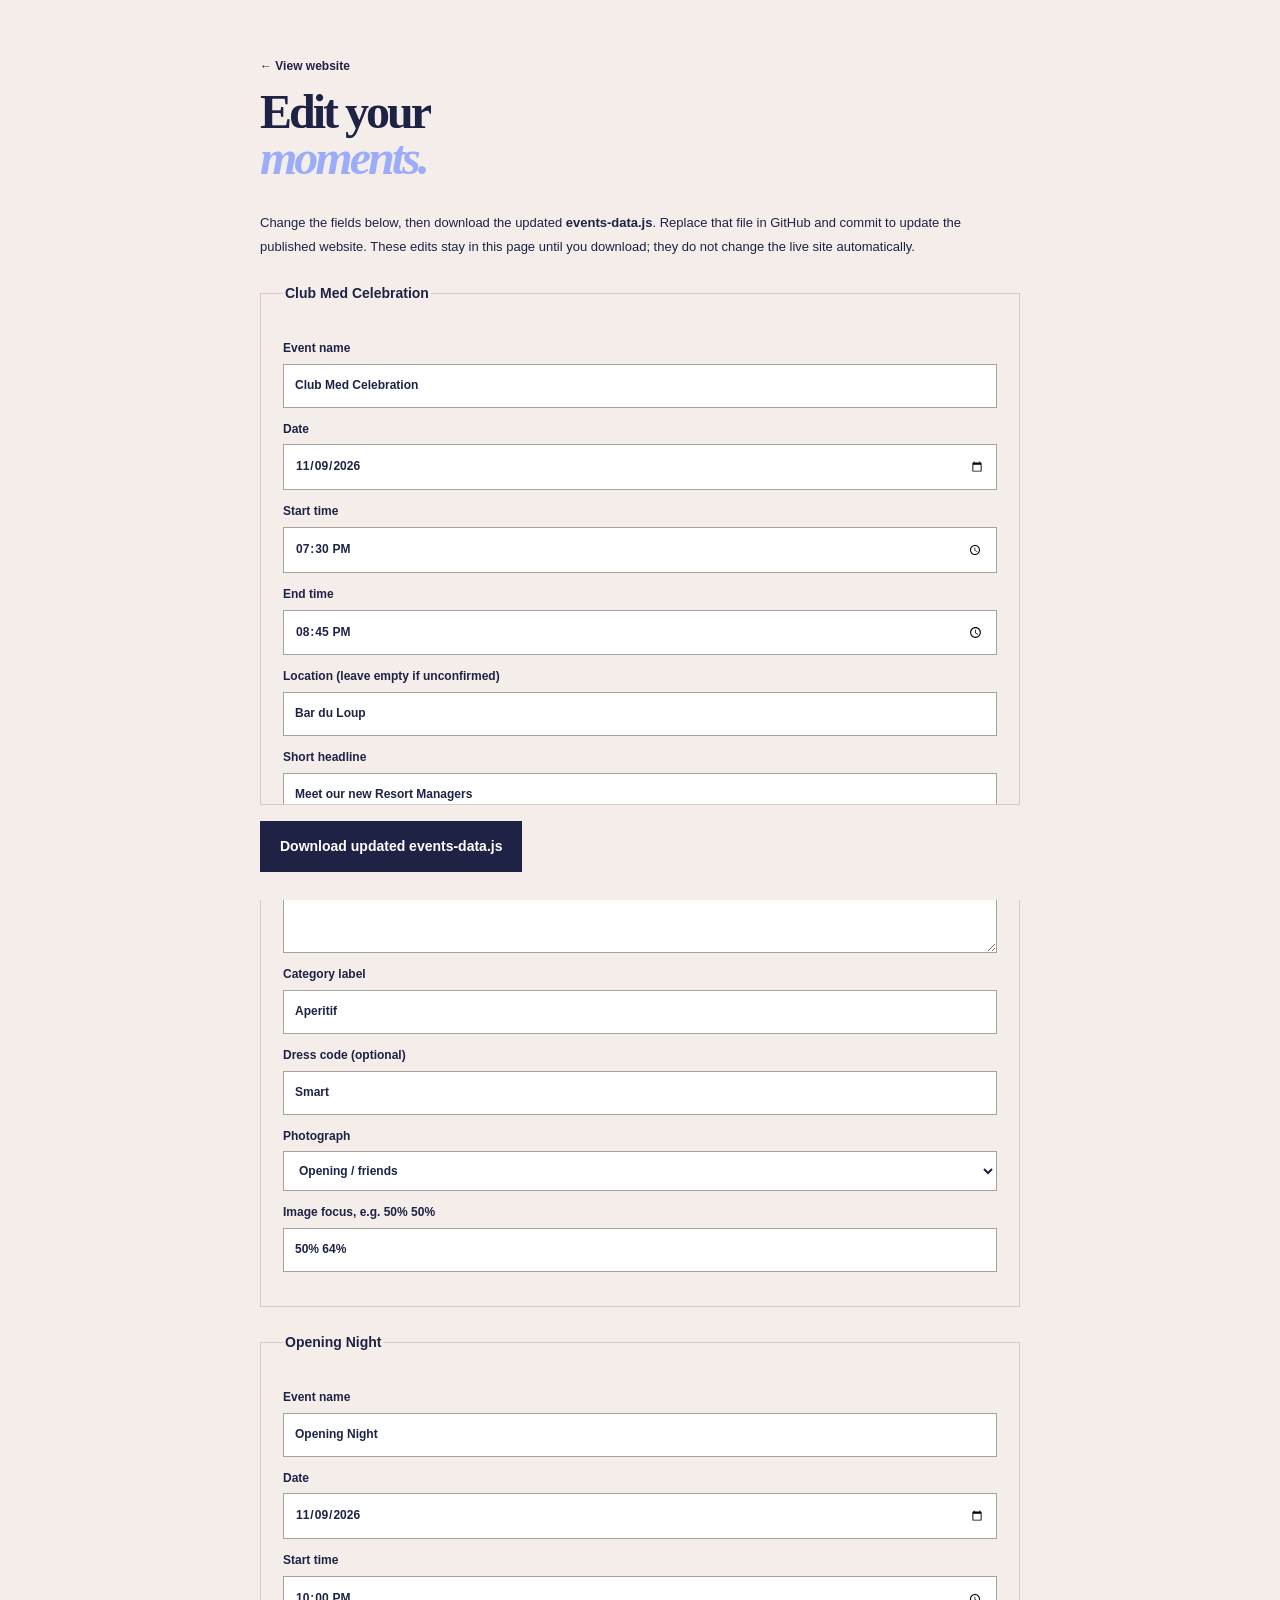
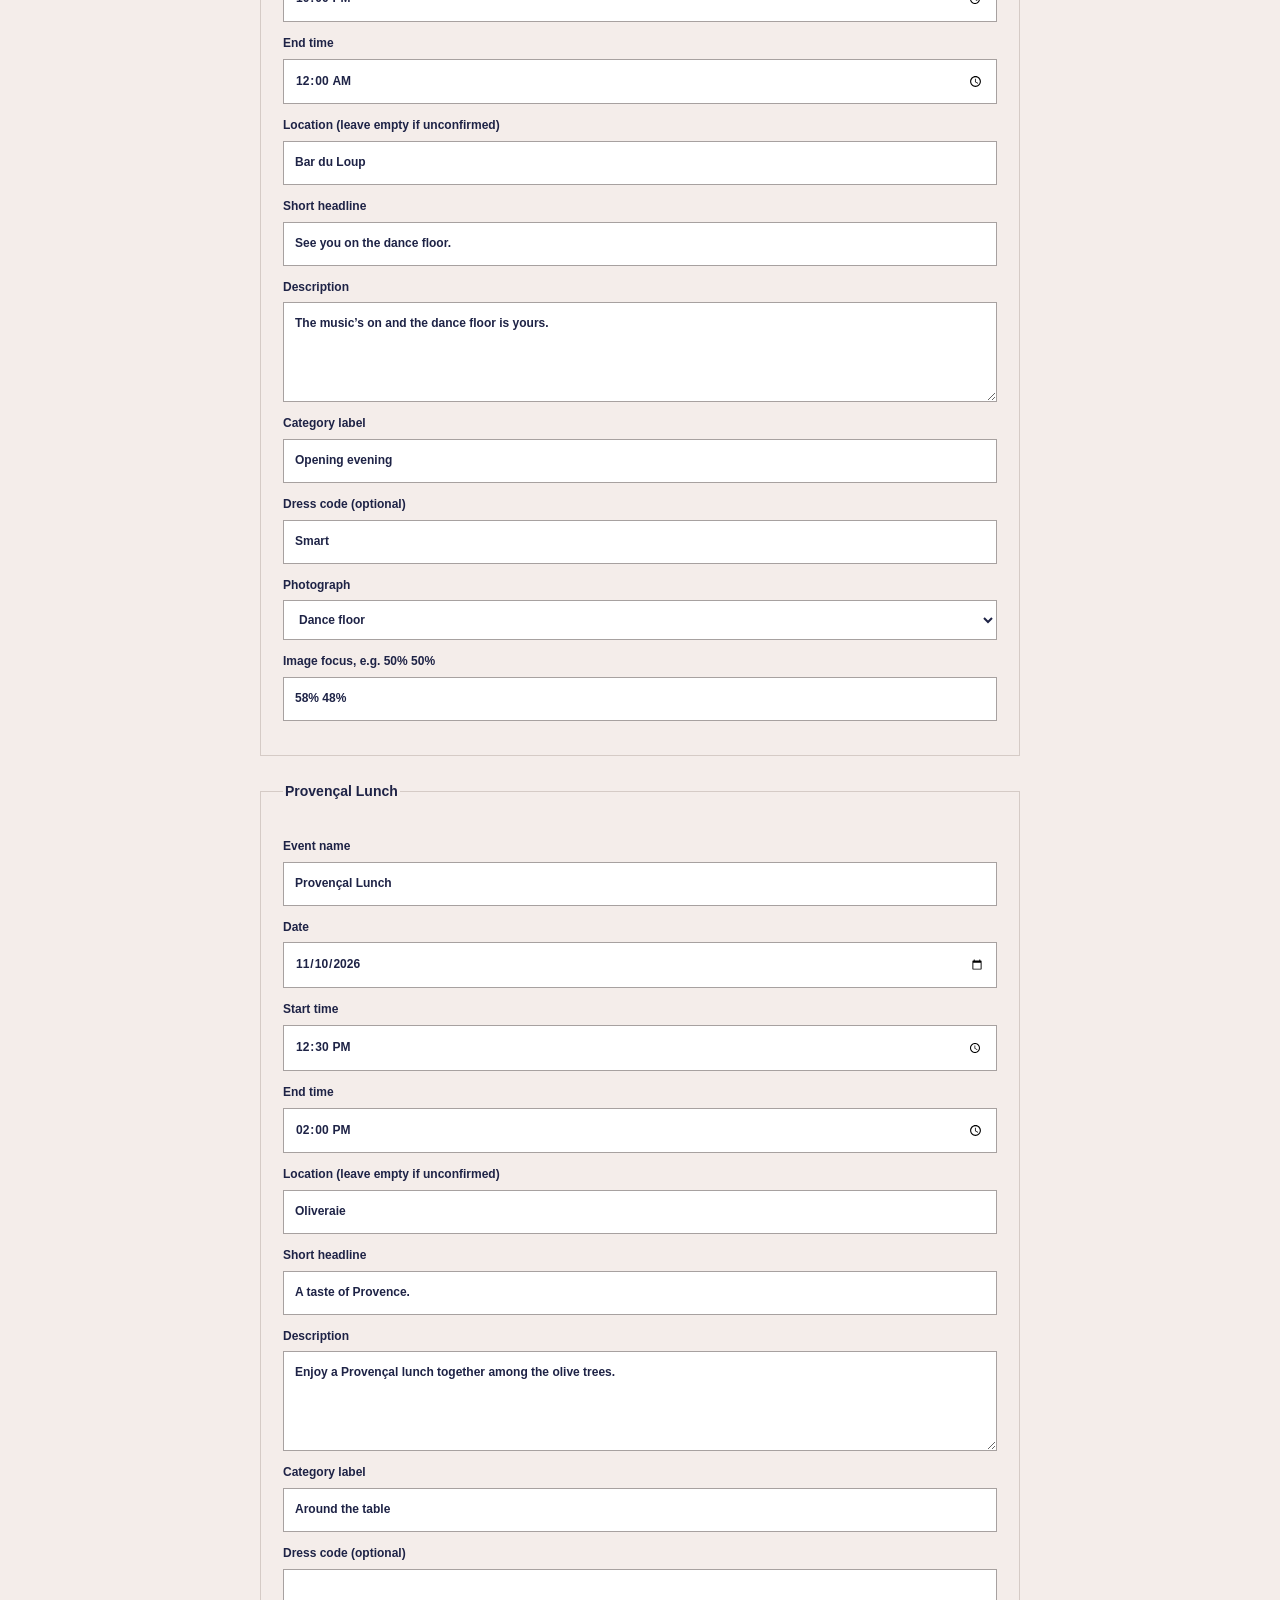
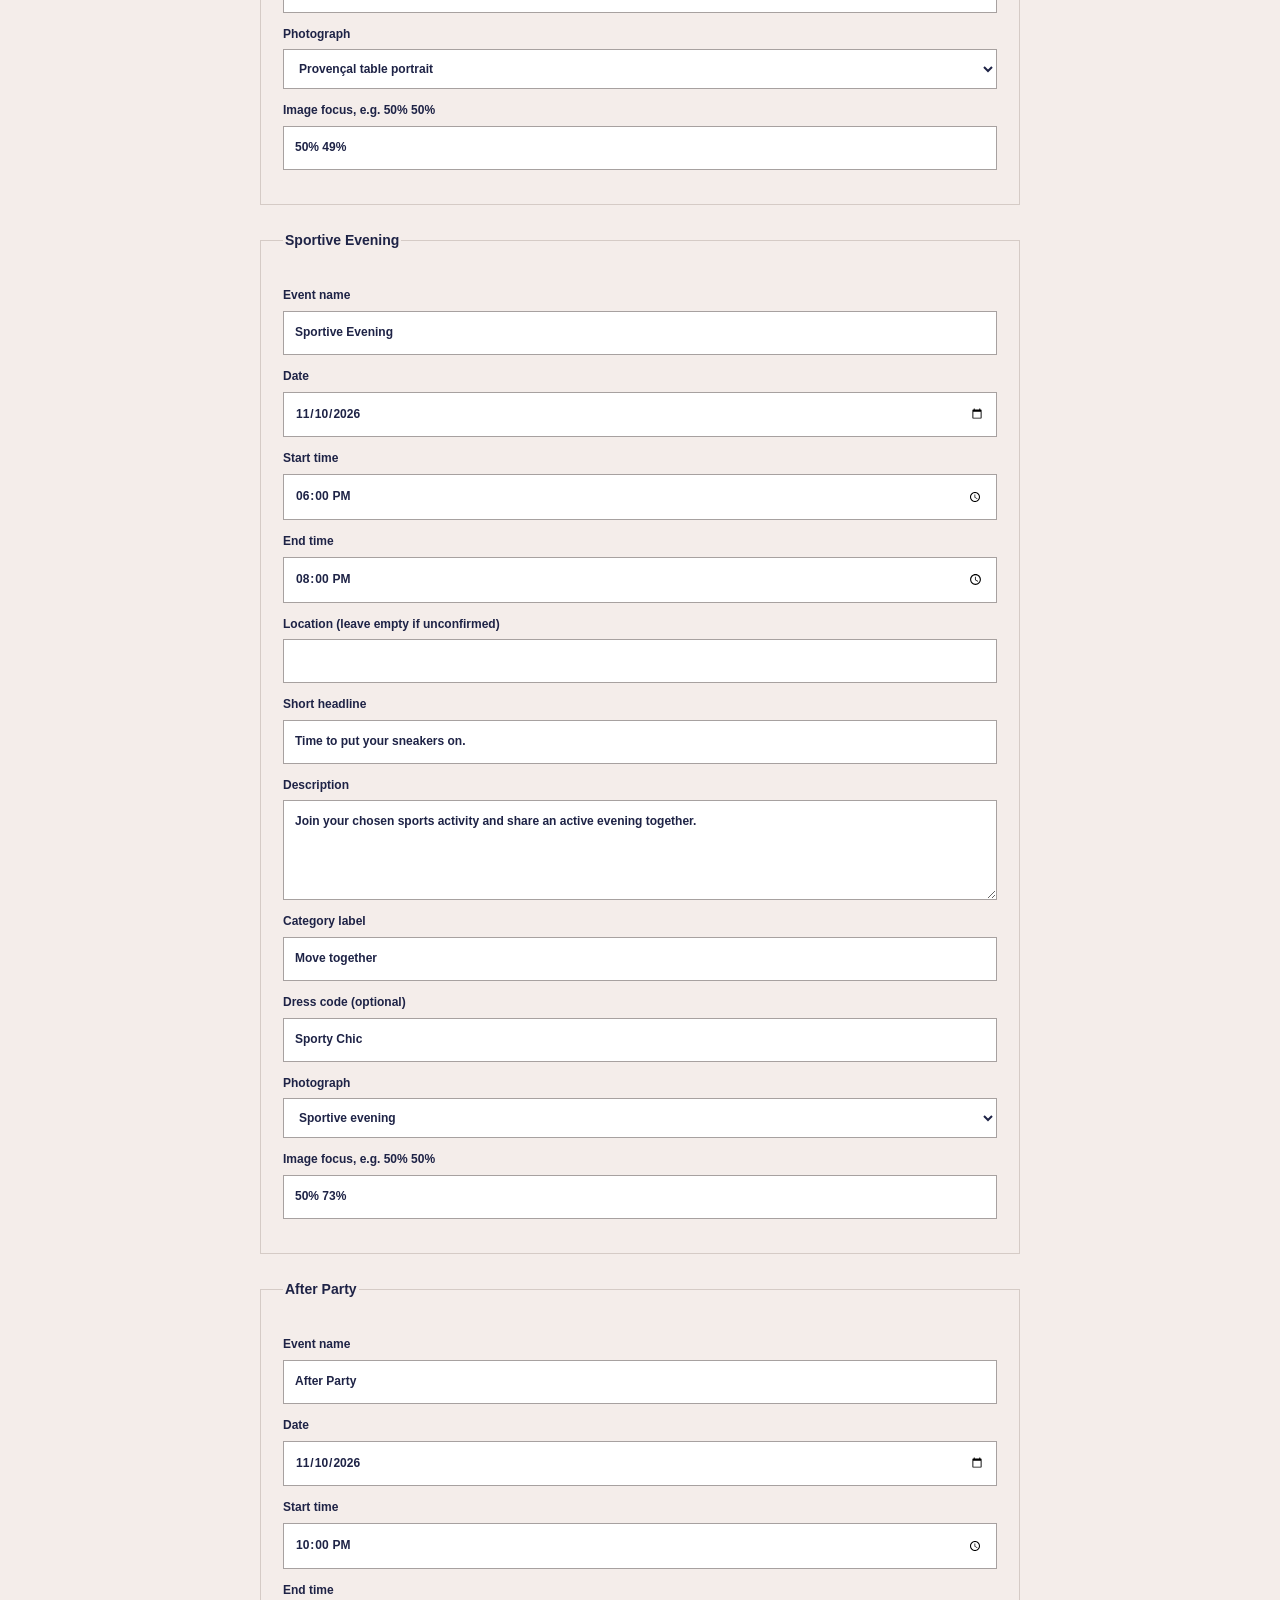
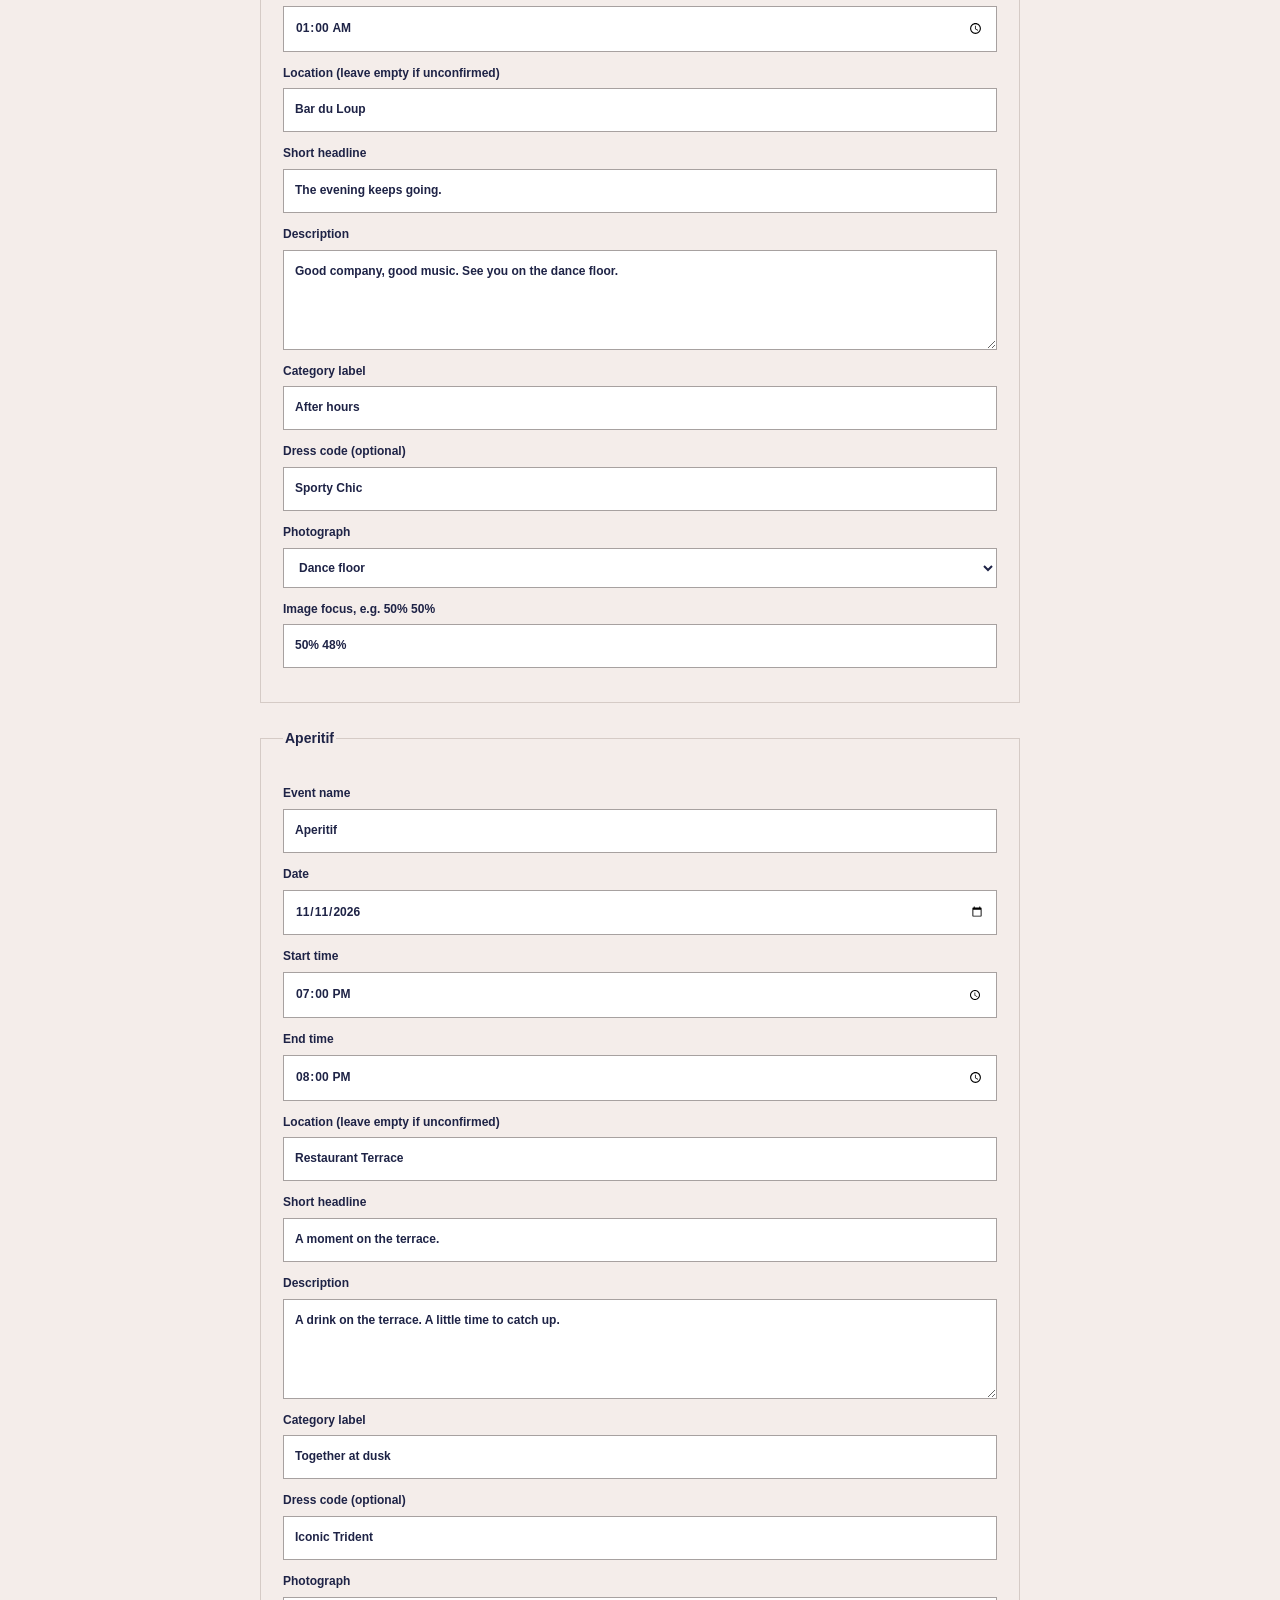
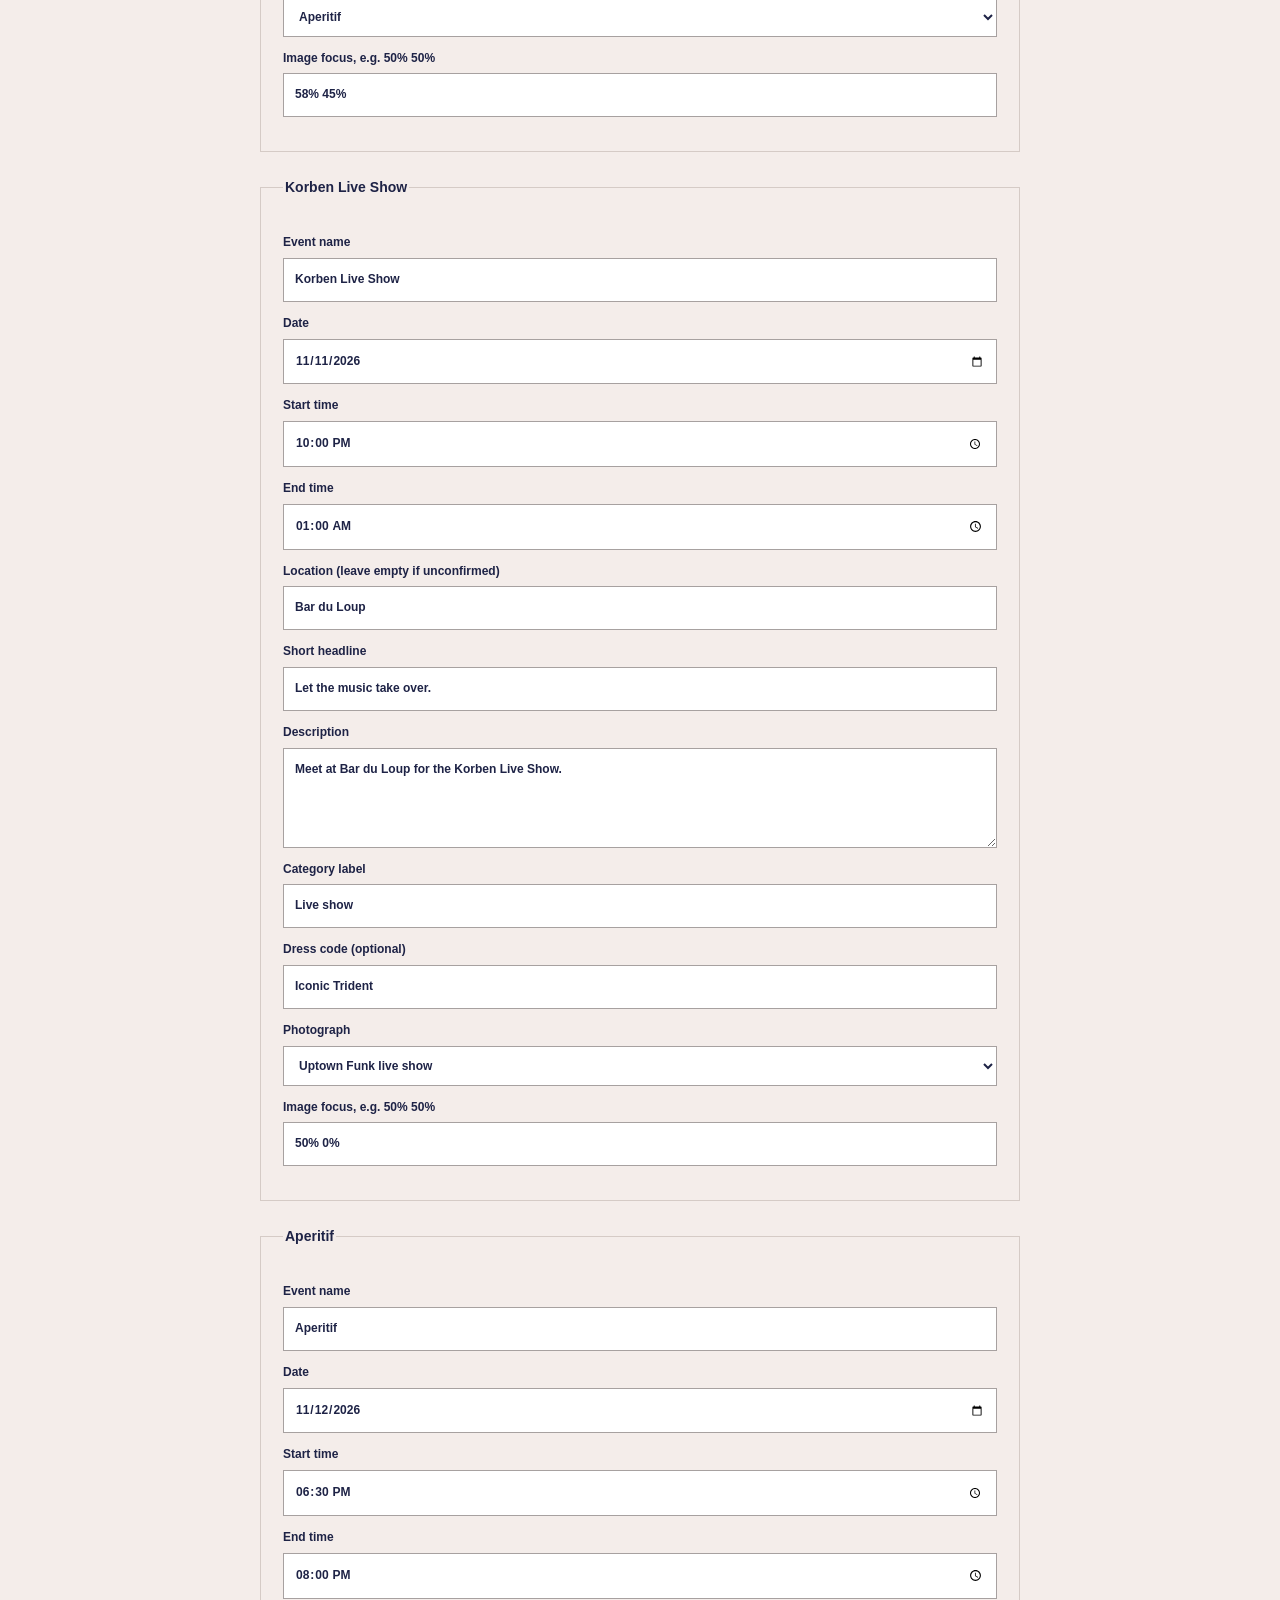
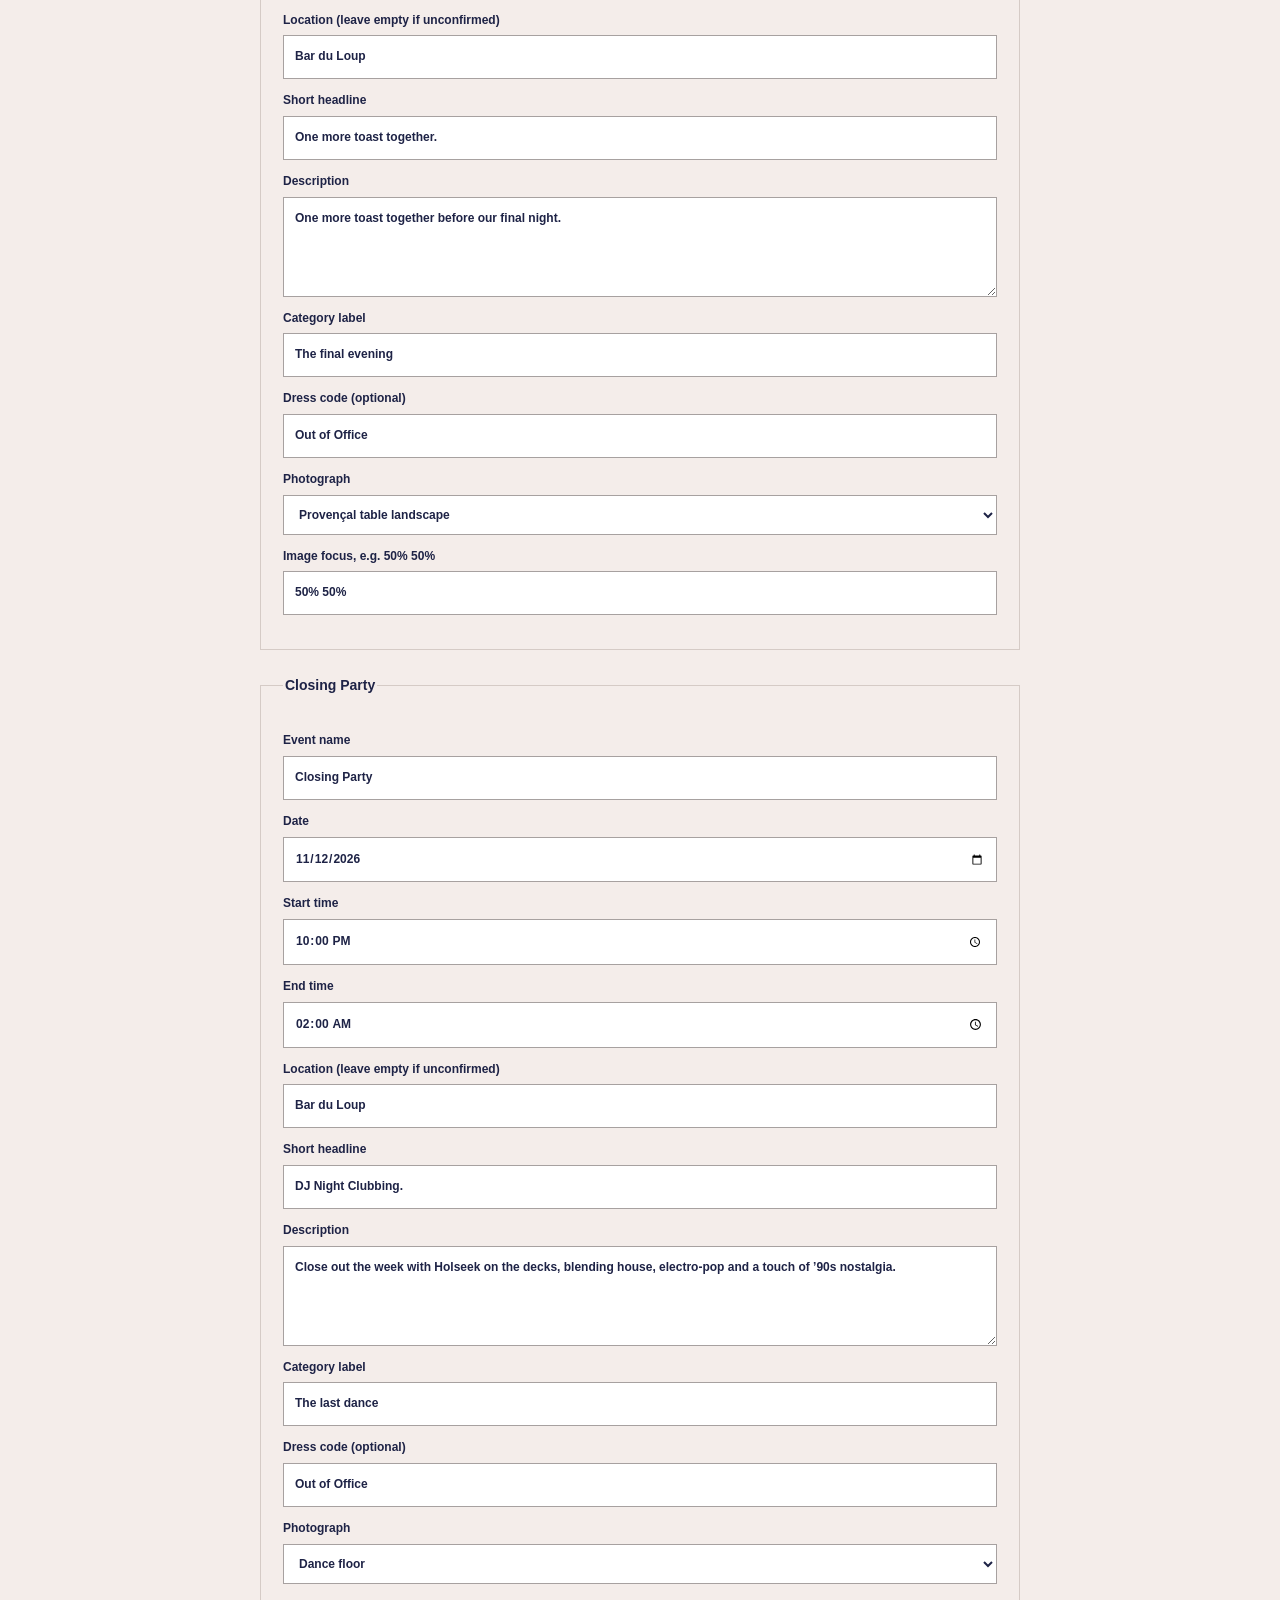
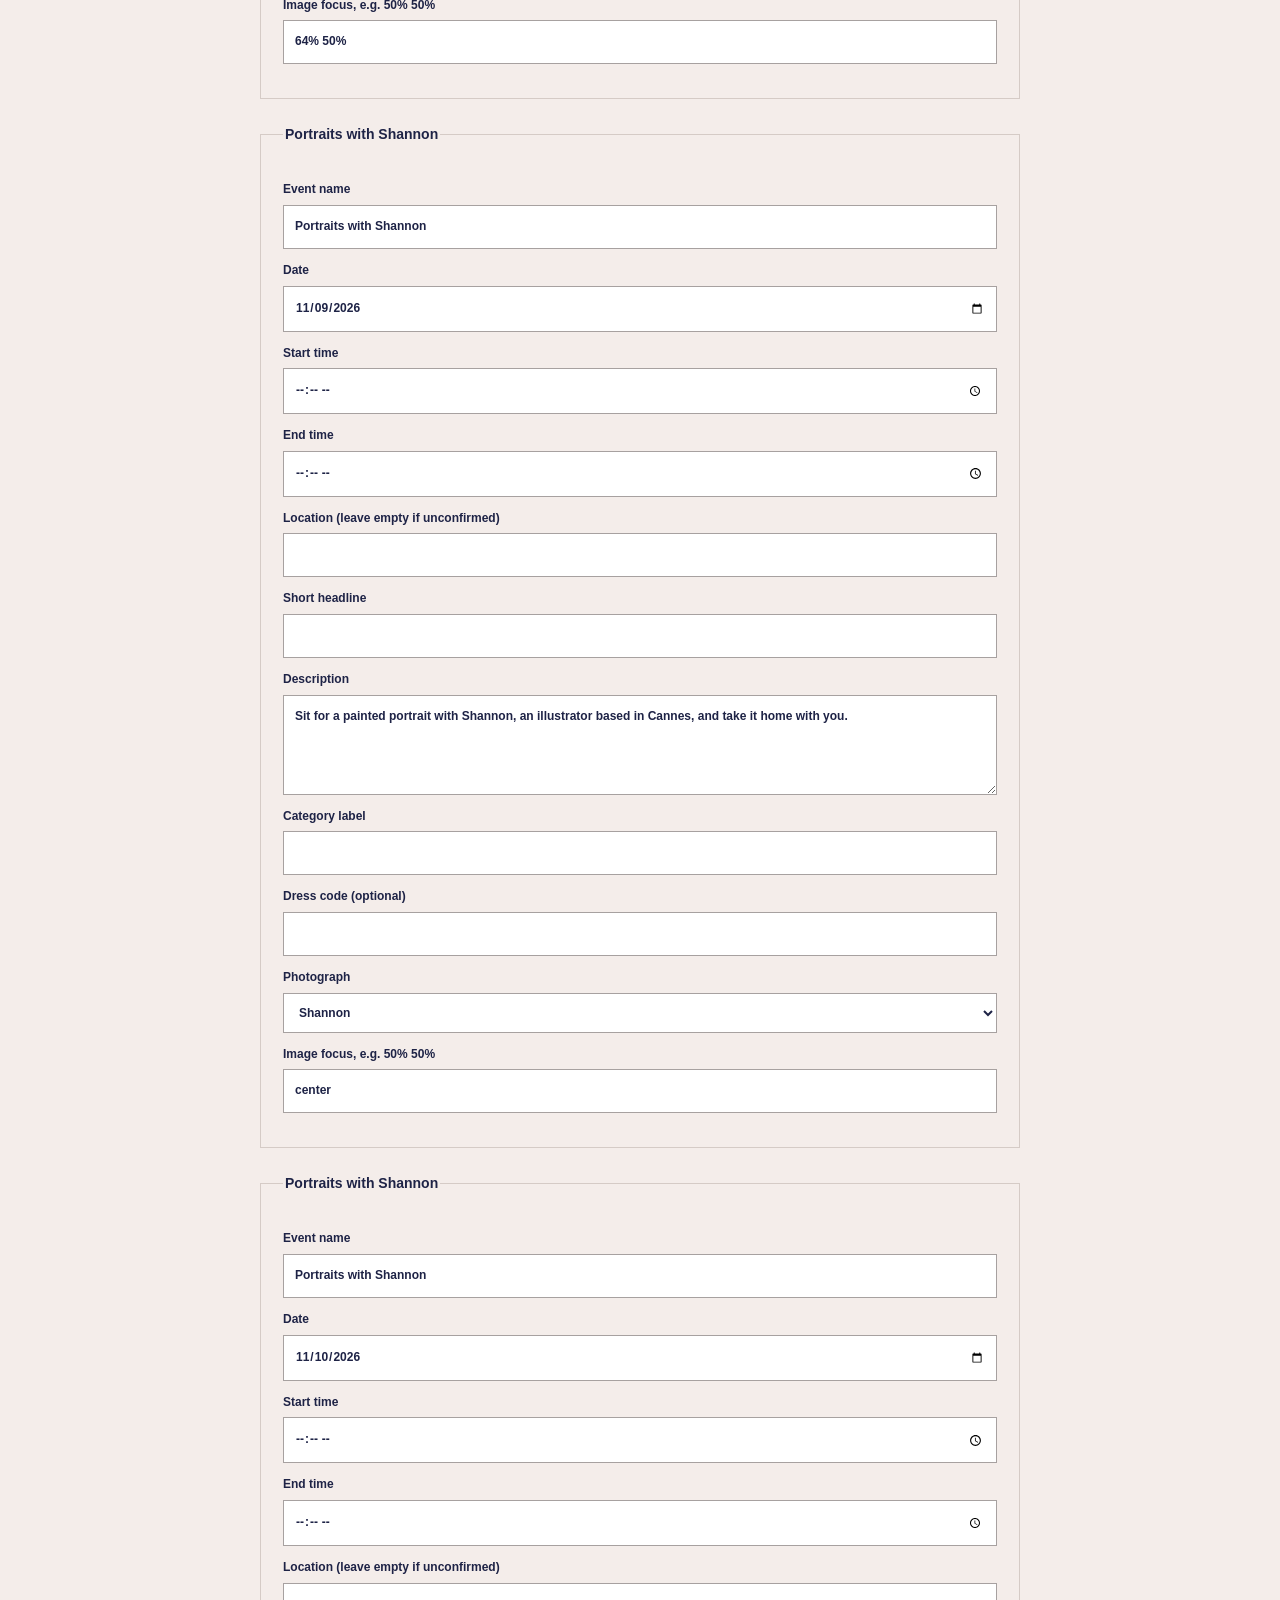
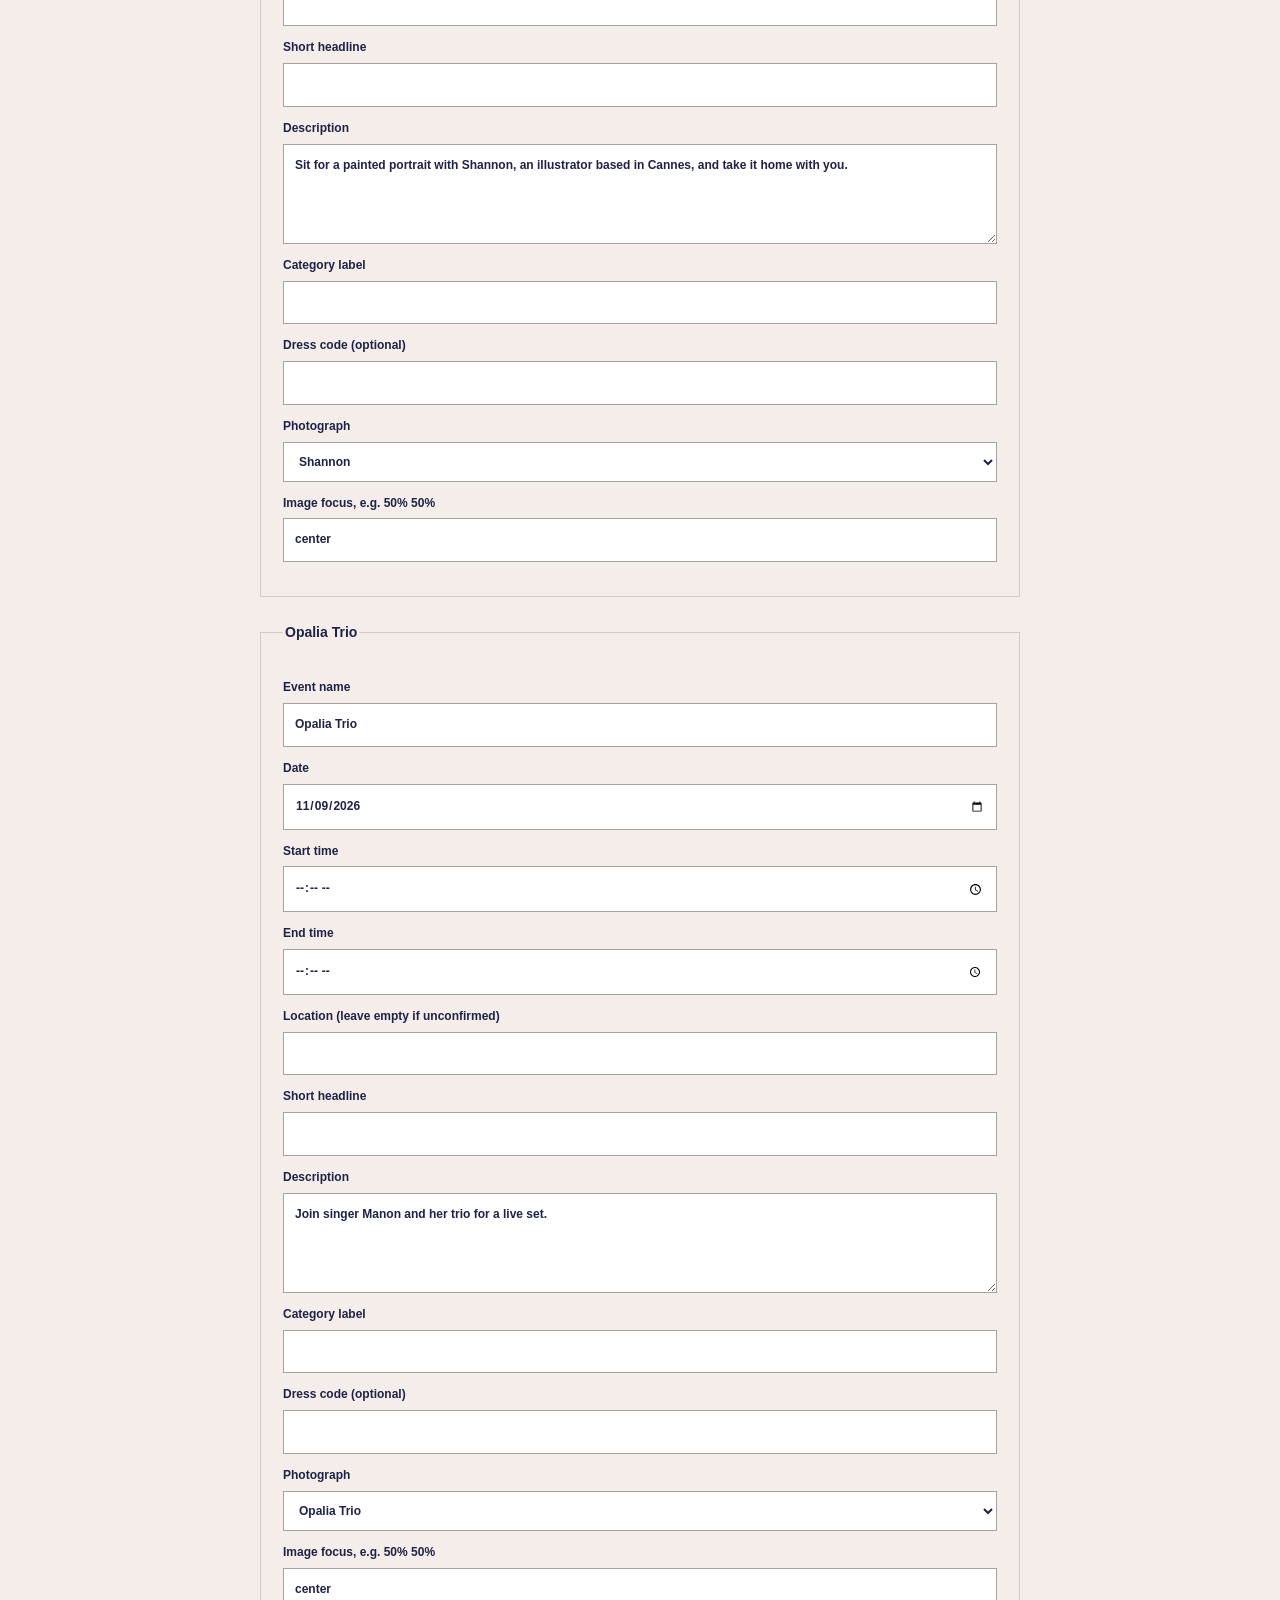
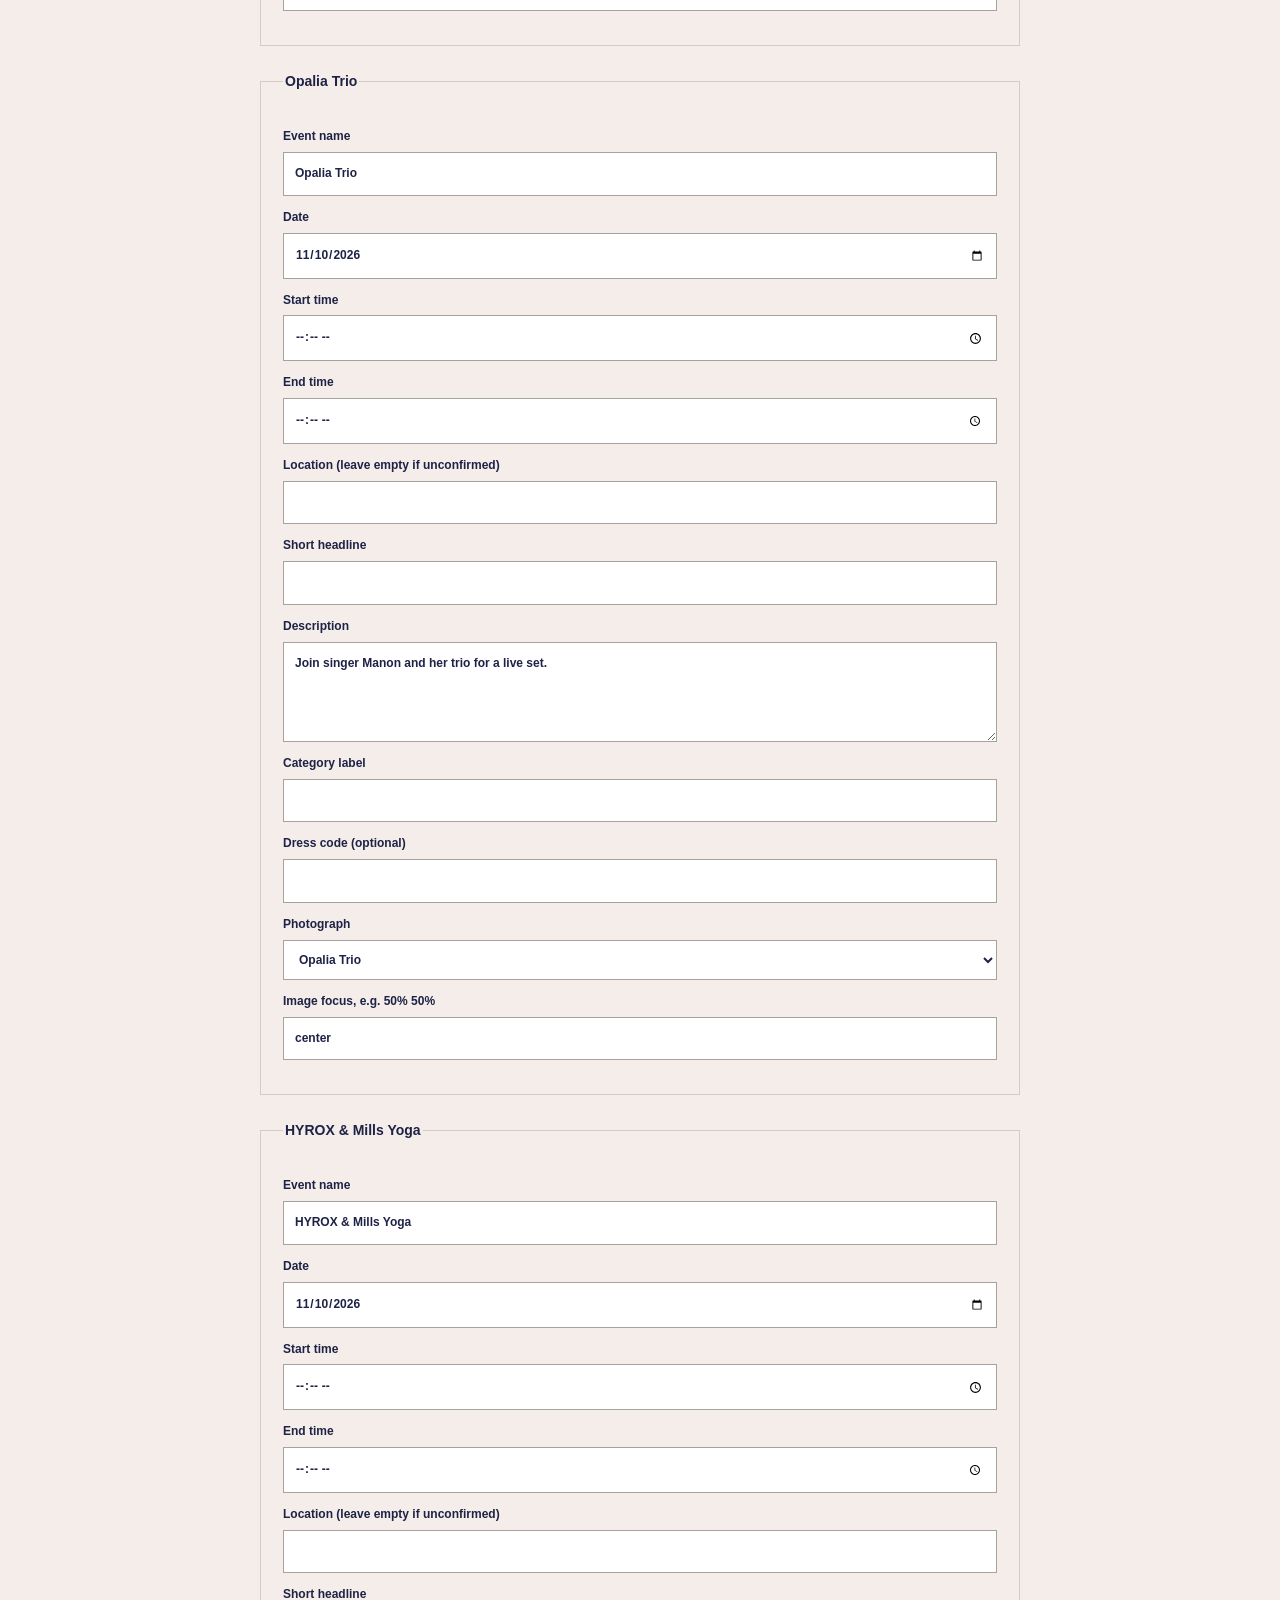
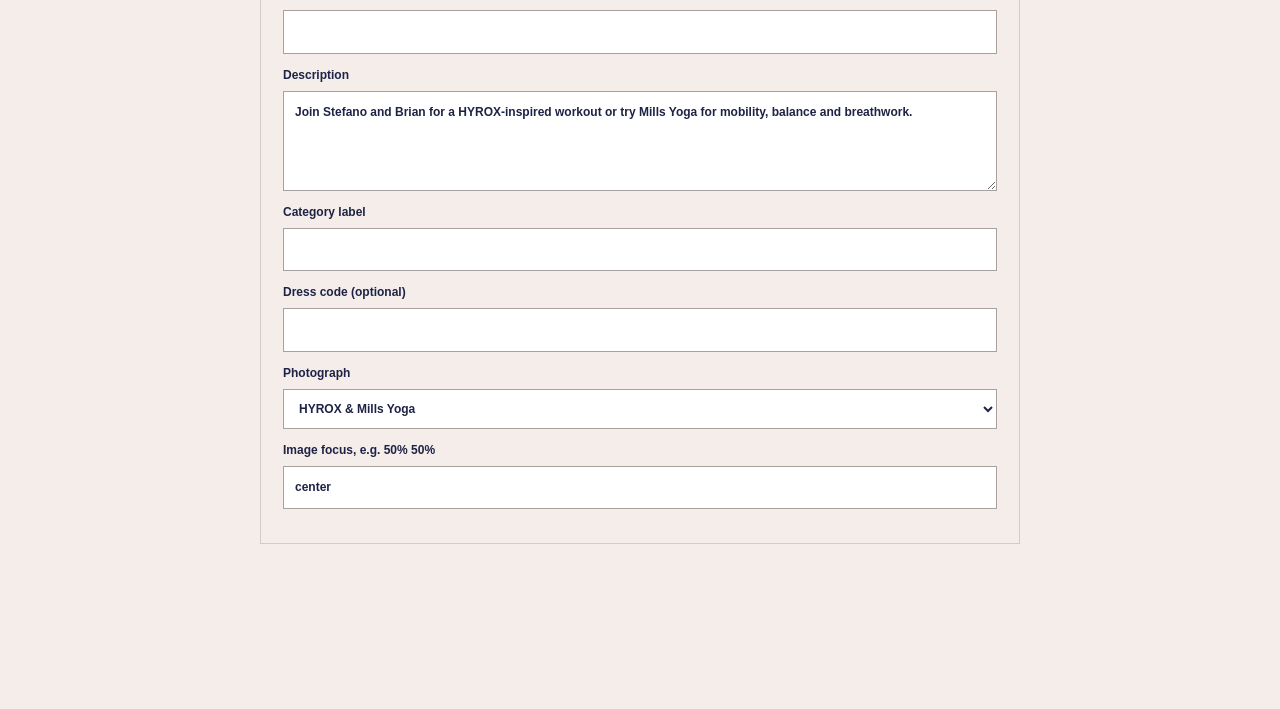
==== editor.html @ 5fc10e42 "Add files via upload" ====
<!doctype html><html lang="en"><head><meta charset="utf-8"><meta name="viewport" content="width=device-width,initial-scale=1"><title>Edit Live at Opio</title><link rel="stylesheet" href="styles.css?v=9"><style>body{background:var(--paper);color:var(--navy);--line:#d5cbc6}main{max-width:800px;margin:25px auto;padding:20px}h1{font-size:48px}h2{font-size:28px}fieldset{border:1px solid var(--line);padding:22px;margin:24px 0}legend{font-weight:700}label{display:block;font-size:12px;font-weight:700;margin:12px 0}input,textarea,select{width:100%;display:block;margin-top:5px;padding:11px;border:1px solid #a7a1a0;background:#fff;color:var(--navy);border-radius:0}textarea{min-height:100px}.row{display:grid;grid-template-columns:repeat(3,1fr);gap:12px}.save{position:sticky;bottom:0;background:var(--paper);padding:16px 0;border-top:1px solid var(--line)}.save button{background:var(--navy);color:white;border:0;padding:14px 20px;font-weight:700}.help{font-size:13px;line-height:1.8}#status{font-size:12px;color:#28553c}@media(max-width:500px){main{padding:16px;margin:0}.row{grid-template-columns:1fr}fieldset{padding:16px}}</style><script defer src="events-data.js?v=11"></script><script defer src="editor.js?v=11"></script></head><body><main><a class="back" href="index.html">← View website</a><h1>Edit your <em>moments.</em></h1><p class="help">Change the fields below, then download the updated <strong>events-data.js</strong>. Replace that file in GitHub and commit to update the published website. These edits stay in this page until you download; they do not change the live site automatically.</p><form id="editor"><div id="fields"></div><div class="save"><button type="submit">Download updated events-data.js</button><p id="status" role="status"></p></div></form></main></body></html>
---- styles.css ----
:root{--navy:#1e2346;--accent:#9badfa;--stone:#dbd0cb;--paper:#f4edea;--line:#ffffff26;--muted:#c2c5d8;--serif:Newsreader,Georgia,serif;--sans:Inter,Arial,sans-serif}*{box-sizing:border-box}html{scroll-behavior:smooth;scroll-padding-top:95px}body{margin:0;background:var(--navy);color:var(--paper);font:500 14px/1.65 var(--sans);-webkit-font-smoothing:antialiased}a{color:inherit;text-decoration:none}button,input,textarea,select{font:inherit}a:focus-visible,button:focus-visible,input:focus-visible,textarea:focus-visible,select:focus-visible{outline:3px solid var(--accent);outline-offset:5px}button{cursor:pointer;color:inherit}.skip{position:fixed;top:-90px;z-index:30;padding:12px;background:var(--paper);color:var(--navy)}.skip:focus{top:10px}.site-header{max-width:1320px;min-height:100px;margin:auto;padding:20px 40px;display:flex;align-items:center;justify-content:space-between;gap:24px}.back,.programme-link{font-size:12px;font-weight:600;min-height:44px;display:flex;align-items:center}.brand{display:flex;align-items:center;gap:12px}.brand img{object-fit:contain}.brand span{font-size:10px;font-weight:700;letter-spacing:1.4px;line-height:1.4}.brand small{display:block;font-size:8px;font-weight:600;letter-spacing:2px;margin-top:6px;color:var(--accent)}.hero{max-width:1240px;margin:30px auto 75px;display:grid;grid-template-columns:.95fr 1.15fr;gap:48px;align-items:center}.hero-text{padding:24px 0}.eyebrow{font-size:10px;font-weight:700;letter-spacing:1.5px;line-height:1.6}h1{font:700 clamp(68px,7.8vw,112px)/.96 var(--serif);letter-spacing:-3px;margin:0 0 30px}h1 em{display:block;color:var(--accent);font-weight:700}.hero-copy{font-size:15px;line-height:1.8;font-weight:500;color:var(--stone);max-width:310px;margin:0 0 25px}.text-link{display:inline-flex;align-items:center;gap:30px;padding:10px 0;border-bottom:1px solid currentColor;font-size:12px;font-weight:700}.hero-photo{position:relative;overflow:hidden;aspect-ratio:1.23}.hero-photo img{height:100%;width:100%;object-fit:cover;object-position:59% 50%;display:block}.photo-caption{position:absolute;left:20px;bottom:18px;padding:8px 0;color:white;text-shadow:0 1px 9px #111;letter-spacing:1.2px;font-size:8px;font-weight:700}.moments{max-width:1160px;margin:auto;padding-bottom:64px}.section-head{display:flex;align-items:end;justify-content:space-between;gap:20px;margin:0 0 28px}h2{font:700 44px/1.1 var(--serif);letter-spacing:-1px;margin:0}h2 em{font-weight:500;color:var(--accent)}.section-head p{font-size:12px;margin:0 0 4px;color:var(--stone)}.day-nav{display:grid;grid-template-columns:repeat(4,minmax(0,1fr));position:sticky;top:0;z-index:10;background:var(--navy);border-top:1px solid var(--line);border-bottom:1px solid var(--line)}.day-nav button{background:none;border:0;border-bottom:3px solid transparent;padding:14px 8px;min-height:70px;font-size:19px;font-weight:700;line-height:1.25}.day-nav small{display:block;font-size:9px;letter-spacing:1px;font-weight:600;margin-top:5px;color:var(--muted)}.day-nav button[aria-pressed=true]{color:var(--accent);border-bottom-color:var(--accent);background:#9badfa0a}.day-nav button[aria-pressed=true] small{color:var(--accent)}.schedule-note{font-size:10px;line-height:1.7;color:var(--muted);margin:17px 0 38px}.day-section{margin-bottom:36px}.day-title{display:flex;align-items:baseline;justify-content:space-between;gap:20px;margin-bottom:25px}.day-title h3{font:500 27px/1.2 var(--serif);margin:0;color:var(--stone)}.day-title span{font-size:9px;font-weight:700;letter-spacing:1.1px;color:var(--accent)}.event-grid{display:grid;grid-template-columns:repeat(2,minmax(0,1fr));gap:65px 46px;align-items:start}.moment-card{min-width:0;background:none;color:var(--paper)}.moment-meta{display:flex;align-items:baseline;justify-content:space-between;gap:12px;padding:0 0 12px;border-bottom:1px solid var(--line);margin-bottom:14px}.moment-time{font-size:13px;line-height:1.5;font-weight:700;margin:0;white-space:nowrap}.moment-time small{font-size:8px;color:var(--accent);margin-left:5px}.moment-category{font-size:8px;line-height:1.5;letter-spacing:1.1px;text-align:right;text-transform:uppercase;font-weight:700;color:var(--accent);margin:0}.moment-photo{aspect-ratio:4/5;position:relative;overflow:hidden;background:#161b36}.moment-image{display:block;width:100%;height:100%;object-fit:cover}.moment-copy{padding:26px 0 0}.moment-title{font:700 58px/.98 var(--serif);letter-spacing:-1.3px;margin:0 0 20px;overflow-wrap:break-word}.moment-title span,.moment-title em{display:block}.moment-title em{font-weight:700;color:var(--accent)}.moment-location{font-size:12px;line-height:1.6;font-weight:700;color:var(--paper);margin:0 0 17px}.moment-description{font-size:14px;line-height:1.8;color:var(--stone);margin:0;max-width:390px}.moment-dress{display:flex;justify-content:space-between;align-items:baseline;gap:15px;font-size:12px;font-weight:600;padding-top:17px;margin:23px 0 0;border-top:1px solid var(--line);color:var(--paper)}.moment-dress span:first-child{font-size:8px;letter-spacing:1.3px;color:var(--accent);font-weight:700}.single .event-grid{grid-template-columns:1fr}.single .moment-card{display:grid;grid-template-columns:1.1fr 1fr;gap:60px;align-items:center}.single .moment-title{font-size:80px}.single .moment-description{max-width:340px}.single .moment-copy{padding:25px 0 0}.live-status{padding:14px 18px;border-left:3px solid var(--accent);background:#9badfa18;margin:0 0 26px;font-size:12px;font-weight:600}.programme-cta{max-width:1160px;border-top:1px solid var(--line);margin:auto;padding:55px 24px 60px;text-align:center}.programme-cta h2{font-size:50px;margin:23px 0}.programme-cta .eyebrow{font-size:9px;color:var(--stone)}footer{max-width:1160px;margin:auto;padding:30px 0 34px;border-top:1px solid var(--line);display:flex;justify-content:space-between;align-items:center;font-size:10px;font-weight:700;letter-spacing:1px;gap:20px}footer small{display:block;font-size:9px;color:var(--muted);font-weight:500;letter-spacing:0;margin-top:5px}footer a{font-size:11px;letter-spacing:0;min-height:44px;display:flex;align-items:center}
@media(max-width:1320px){.hero{margin-left:40px;margin-right:40px}.moments,footer,.programme-cta{margin-left:40px;margin-right:40px}}
@media(max-width:760px){.site-header{padding:12px 22px;min-height:76px}.programme-link{display:none}.brand img{width:38px;height:42px}.brand{gap:8px}.brand span{font-size:9px;letter-spacing:.8px}.brand small{font-size:7px;letter-spacing:1px}.back{font-size:11px}.hero{margin:14px 22px 46px;grid-template-columns:1fr;gap:24px}.hero-text{padding:12px 0 0}h1{font-size:70px;letter-spacing:-2.2px;margin:0 0 20px}h1 em{display:block}.hero-copy{font-size:14px;line-height:1.7;max-width:290px;margin-bottom:13px}.hero-copy br{display:none}.text-link{font-size:12px;padding:9px 0;gap:26px}.hero-photo{aspect-ratio:5/4;margin-right:-22px}.hero-photo img{object-position:58% 43%}.photo-caption{left:14px;bottom:10px;font-size:7px;padding:6px 0}.moments{margin:0 22px;padding-bottom:10px}.section-head{display:block;margin-bottom:25px}h2{font-size:37px;letter-spacing:-.6px}.section-head p{font-size:12px;margin-top:10px;max-width:270px}.day-nav button{min-height:64px;font-size:20px;padding:11px 3px}.day-nav small{font-size:8px;letter-spacing:.7px}.schedule-note{font-size:9px;margin:14px 0 30px;max-width:290px}.day-title{margin-bottom:25px;gap:14px}.day-title h3{font-size:24px}.day-title span{font-size:8px;white-space:nowrap}.event-grid,.single .event-grid{grid-template-columns:1fr;gap:46px}.single .moment-card{display:block}.moment-meta{padding-bottom:11px;margin-bottom:12px}.moment-time{font-size:12px}.moment-category{font-size:7px;letter-spacing:.8px}.moment-photo{aspect-ratio:4/5}.moment-copy,.single .moment-copy{padding:24px 0 0}.moment-title,.single .moment-title{font-size:clamp(46px,13.3vw,60px);line-height:1;letter-spacing:-1px;margin-bottom:18px}.moment-location{font-size:12px;margin-bottom:13px}.moment-description{font-size:14px;line-height:1.75;max-width:310px}.moment-dress{margin-top:20px;padding-top:15px;font-size:11px}.day-section{margin-bottom:36px}.programme-cta{margin:0 22px;padding:32px 0 36px}.programme-cta h2{font-size:39px}.programme-cta .eyebrow{font-size:8px}footer{margin:0 22px;padding:22px 0;font-size:8px;letter-spacing:.5px}footer small{font-size:8px}footer a{font-size:10px}.live-status{font-size:11px;padding:12px 14px}}
@media(max-width:360px){h1{font-size:61px}.brand span{font-size:8px}.back{font-size:10px}.moment-time{font-size:11px}.moment-category{font-size:6.5px}.moment-title,.single .moment-title{font-size:46px}.moment-meta{gap:8px}}
@media(prefers-reduced-motion:reduce){html{scroll-behavior:auto}}

/* Venue and time share one line below the title; no information overlays photos. */
.moment-info{display:flex;flex-wrap:wrap;align-items:center;gap:9px 20px;margin:0 0 19px}.moment-info .moment-location,.moment-info .moment-time{position:static;display:flex;align-items:center;gap:7px;padding:0;margin:0;background:none;color:var(--paper);font-size:12px;font-weight:600;line-height:1.6;white-space:nowrap}.line-icon{display:inline-flex;flex-shrink:0;width:15px;height:15px;color:var(--accent)}.line-icon svg{width:100%;height:100%}.moment-info .moment-time small{margin-left:0;font-size:8px;color:var(--accent)}.nav-icon{width:18px;height:18px;display:inline-block;flex-shrink:0;vertical-align:middle}.back,.programme-link,footer a{gap:9px}.hero-no-photo{display:block;text-align:center;max-width:900px;margin:32px auto 65px}.hero-no-photo .hero-copy{margin-left:auto;margin-right:auto}.hero-no-photo h1 em{display:inline}.hero-photo{margin-left:0;margin-right:0}.hero-photo img{object-position:center}
@media(max-width:760px){.hero-no-photo{margin:18px 22px 45px;text-align:left}.hero-no-photo h1 em{display:block}.hero-no-photo .hero-copy{margin-left:0}.hero-photo{margin-left:0;margin-right:0}.moment-info{gap:9px 15px;margin-bottom:17px}.moment-info .moment-location,.moment-info .moment-time{font-size:11px}.line-icon{width:14px;height:14px}.single .moment-copy{padding-top:24px}}

/* Supplied party cover: balanced margins and a portrait crop retaining both faces. */
.hero-cover{display:grid;grid-template-columns:.95fr 1.05fr;gap:60px;max-width:1160px;margin:22px auto 70px;text-align:left;align-items:center}.hero-cover .hero-photo{width:100%;margin:0;aspect-ratio:4/5;overflow:hidden}.hero-cover .hero-photo img{object-fit:cover;object-position:50% 66%;width:100%;height:100%;display:block}.hero-cover .hero-text{min-width:0}.hero-cover .hero-copy{margin-left:0;margin-right:0}
@media(max-width:1240px){.hero-cover{margin-left:40px;margin-right:40px}}
@media(max-width:760px){.hero-cover{grid-template-columns:1fr;gap:28px;margin:14px 22px 45px}.hero-cover .hero-text{padding:12px 0 0}.hero-cover .hero-photo{aspect-ratio:4/5;width:100%;margin:0}.hero-cover .hero-photo img{object-position:50% 66%}}

/* Compact cover and a direct route to the programme by day. */
.visually-hidden{position:absolute;width:1px;height:1px;padding:0;margin:-1px;overflow:hidden;clip:rect(0,0,0,0);white-space:nowrap;border:0}.hero-cover{display:block;max-width:1160px;margin:18px auto 36px}.hero-cover .hero-text{padding:12px 0 24px}.hero-cover h1{font-size:clamp(58px,7vw,92px);margin:0}.hero-cover h1 em{display:inline}.hero-cover .hero-photo{aspect-ratio:2/1;margin:0;width:100%}.hero-cover .hero-photo img{object-position:50% 65%}.schedule-note{margin-top:12px;margin-bottom:27px}.moment-card{padding-bottom:15px}
@media(max-width:1240px){.hero-cover{margin-left:40px;margin-right:40px}}
@media(max-width:760px){.hero-cover{margin:8px 22px 25px}.hero-cover .hero-text{padding:9px 0 19px}.hero-cover h1{font-size:clamp(41px,12vw,53px);letter-spacing:-1.6px;line-height:1.05}.hero-cover h1 em{display:inline}.hero-cover .hero-photo{aspect-ratio:16/10;width:100%;margin:0}.hero-cover .hero-photo img{object-position:50% 65%}.schedule-note{margin:12px 0 25px;font-size:9px}.day-title{margin-bottom:20px}.moment-title,.single .moment-title{font-size:clamp(42px,12vw,53px)}.event-grid,.single .event-grid{gap:35px}.moment-copy,.single .moment-copy{padding-top:20px}.moment-card{padding-bottom:0}}

.schedule-note{font-size:12px;max-width:none}.schedule-note a,.footer-programme{text-decoration:underline;text-underline-offset:3px}footer{flex-wrap:wrap;column-gap:22px;row-gap:4px}footer .footer-programme{margin-left:auto}
@media(max-width:760px){footer .footer-programme{flex-basis:100%;margin-left:0}}
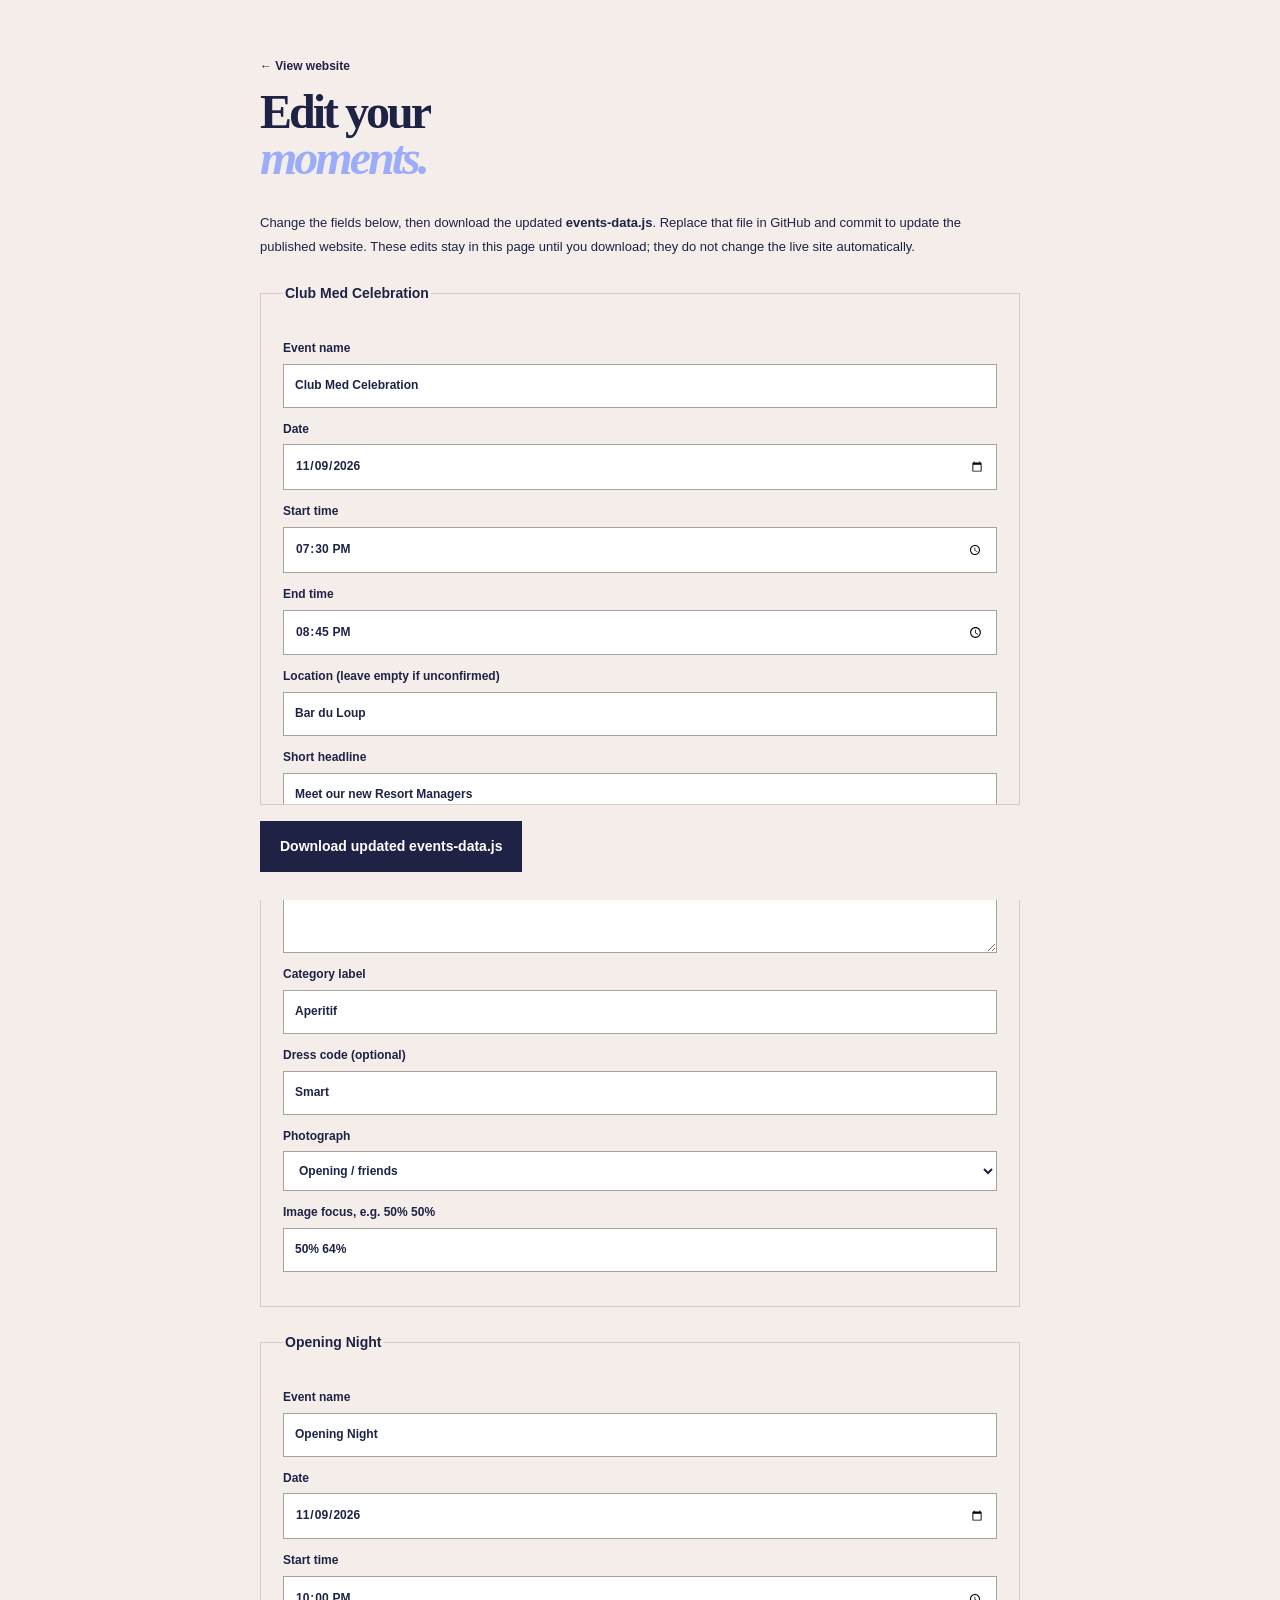
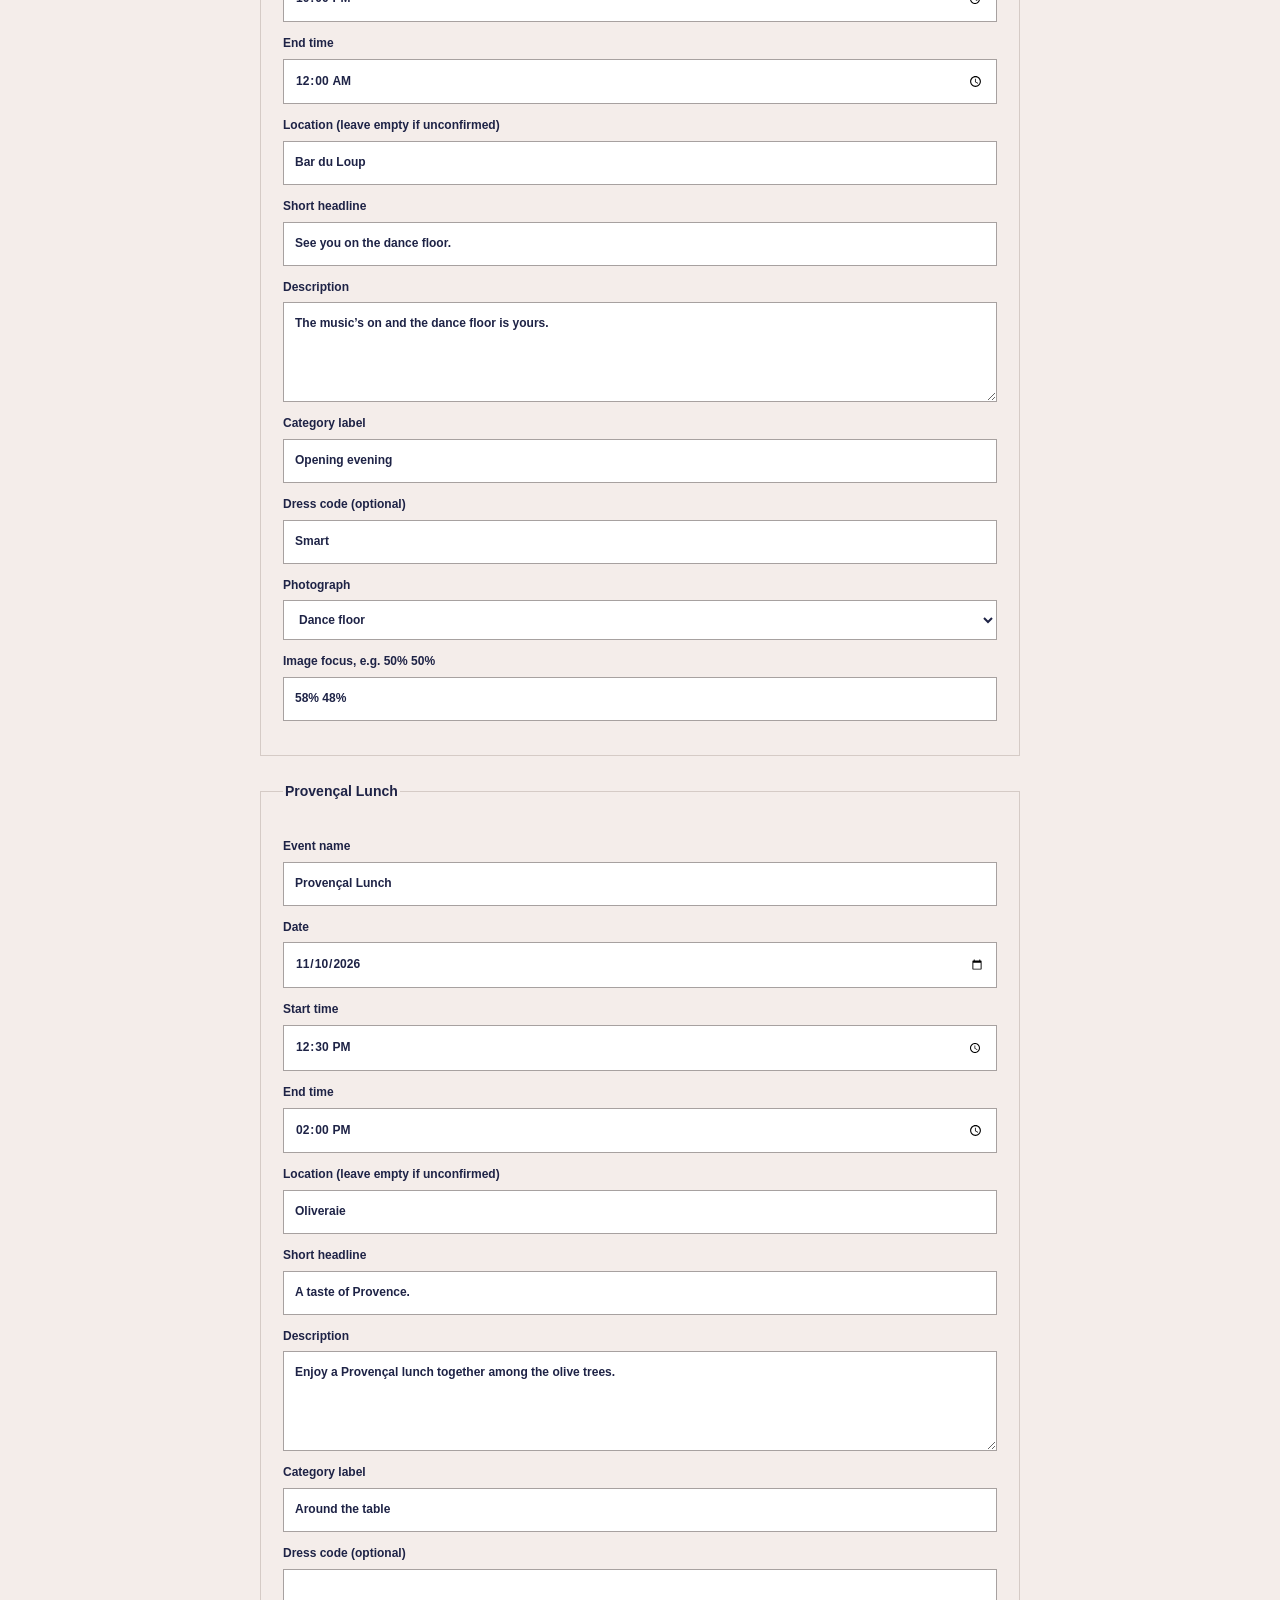
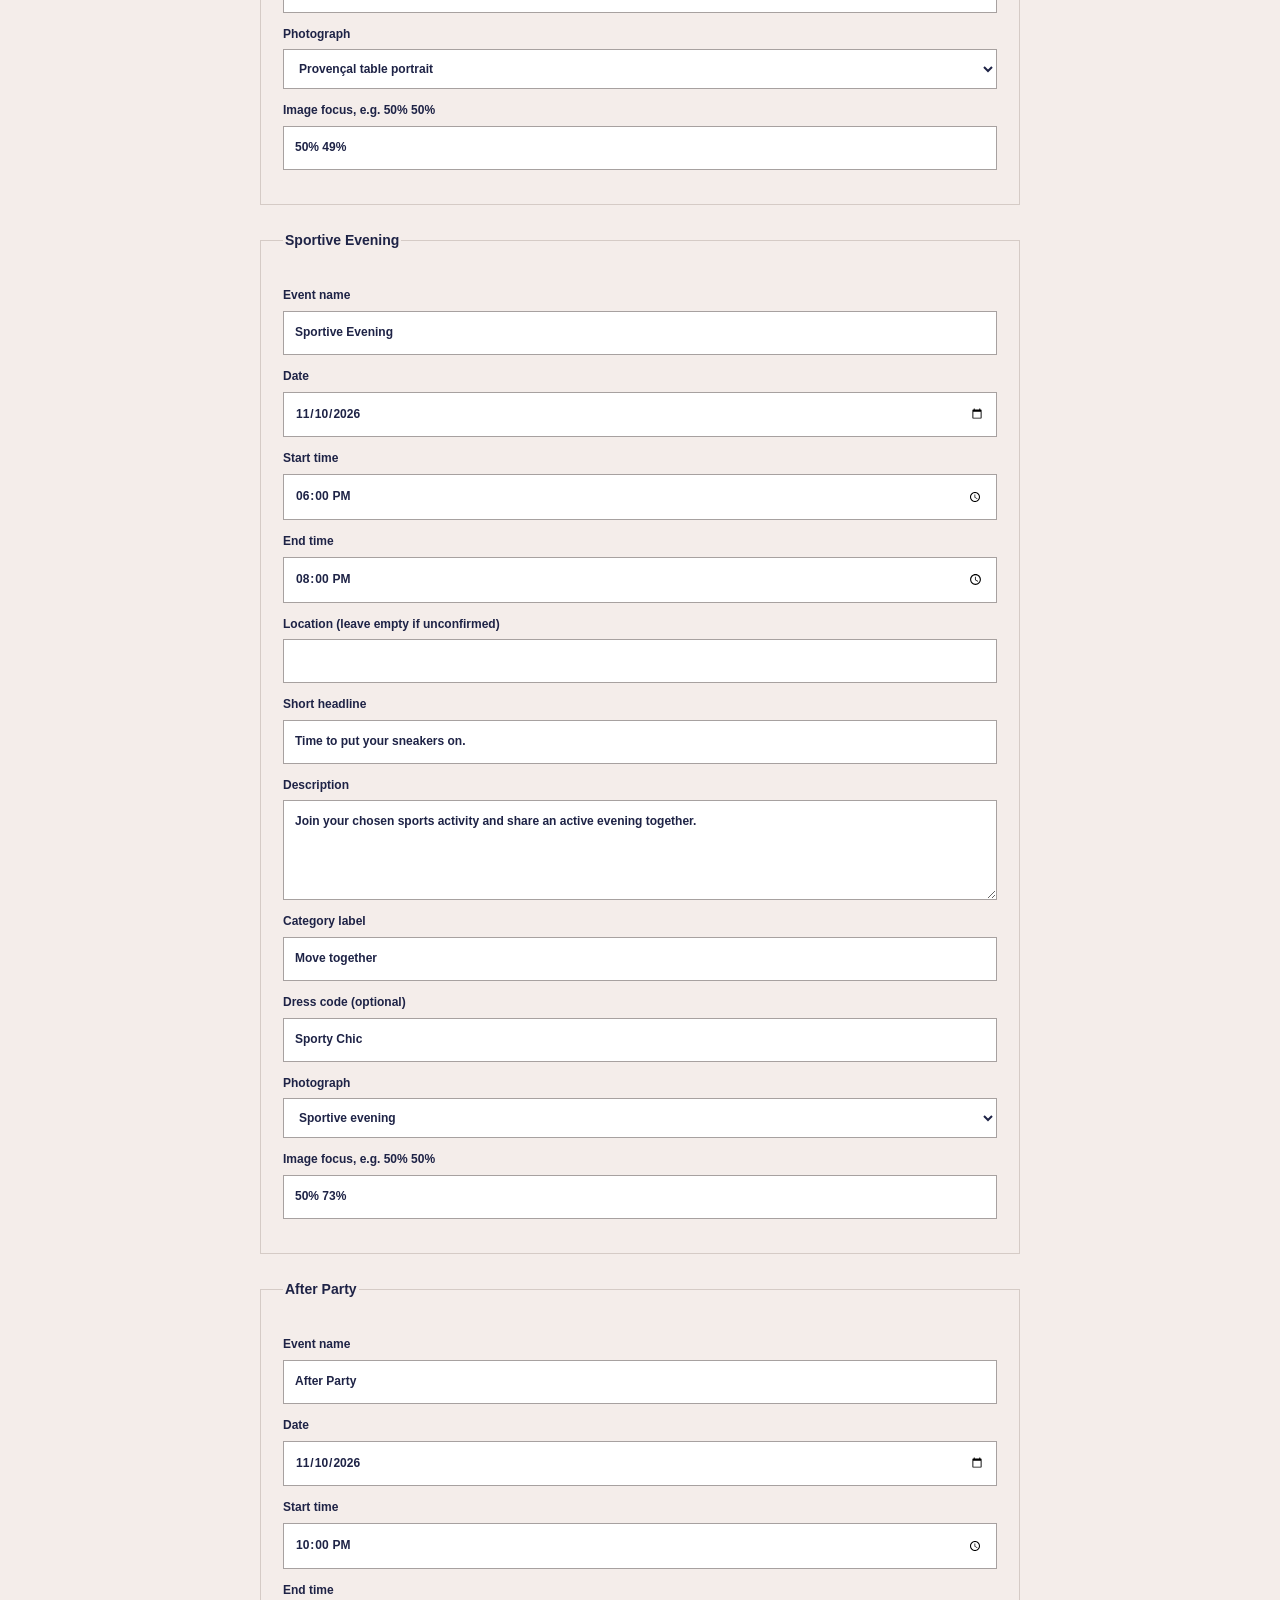
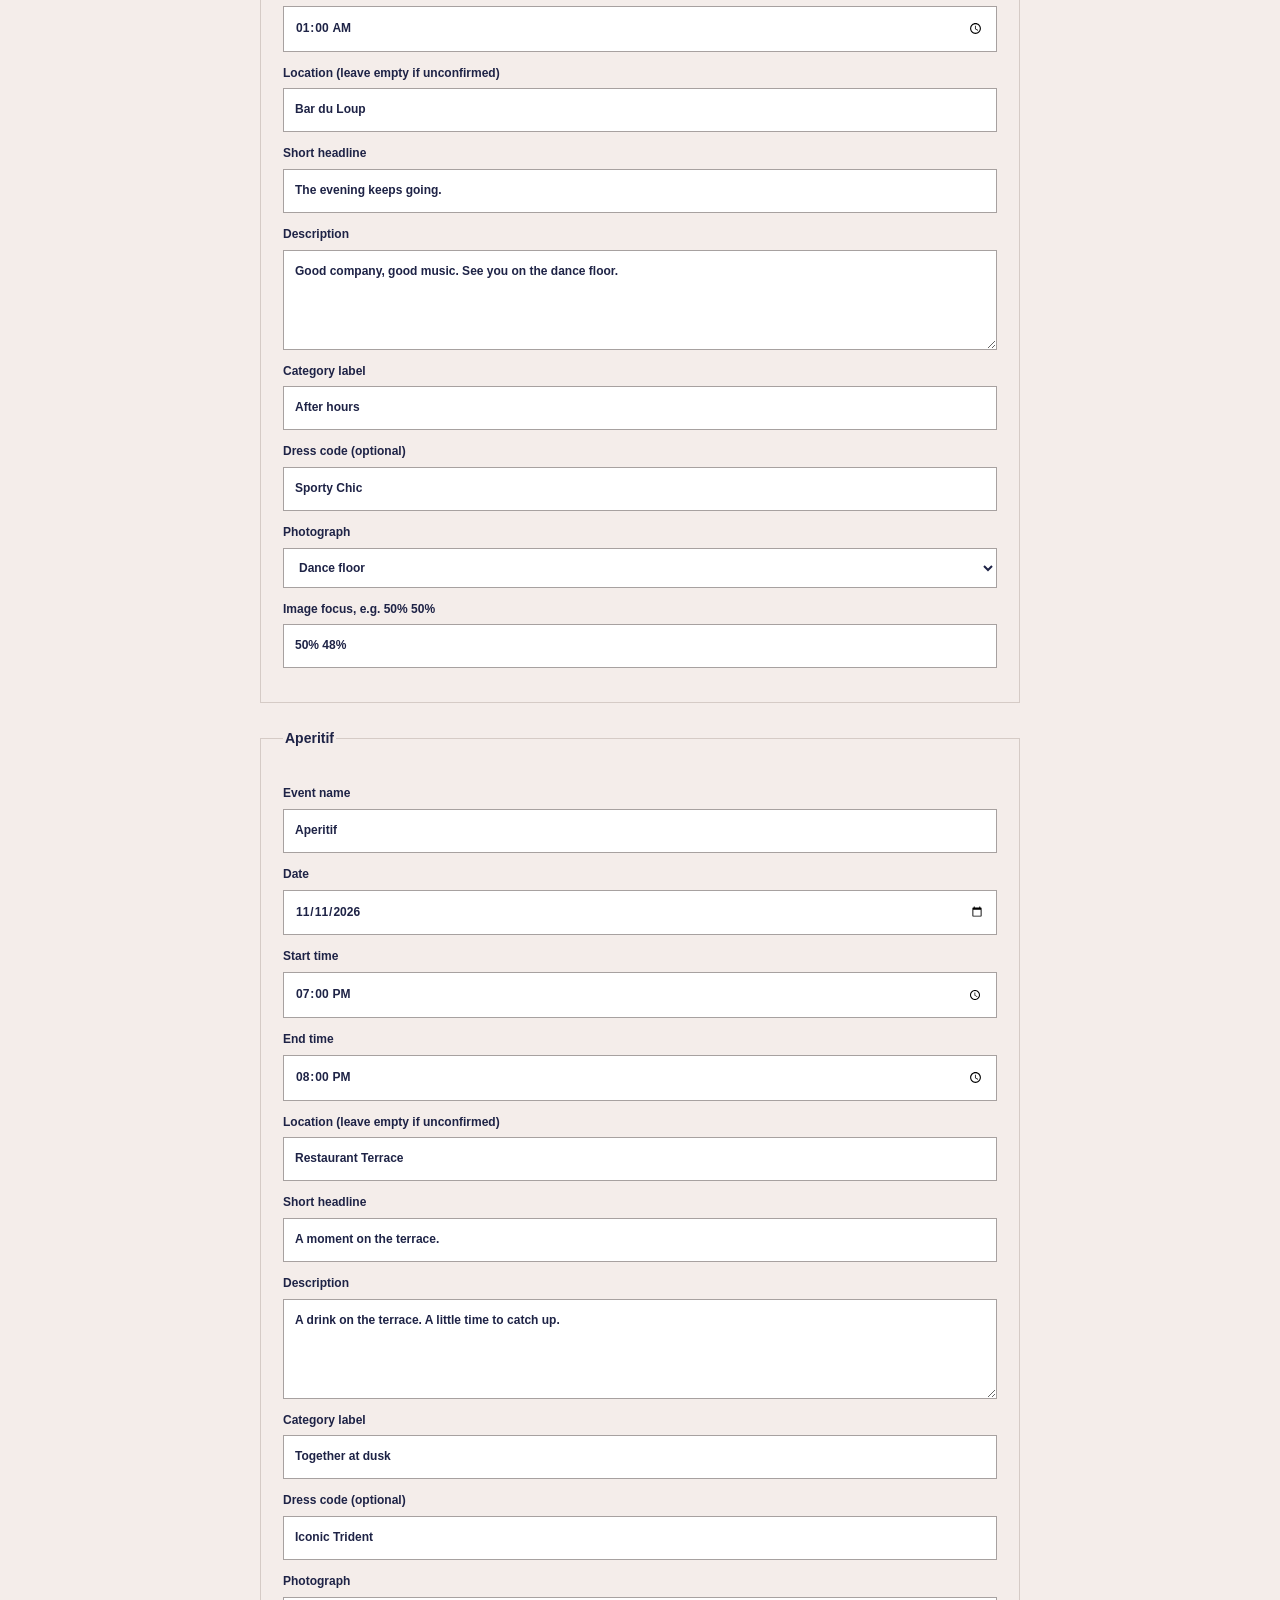
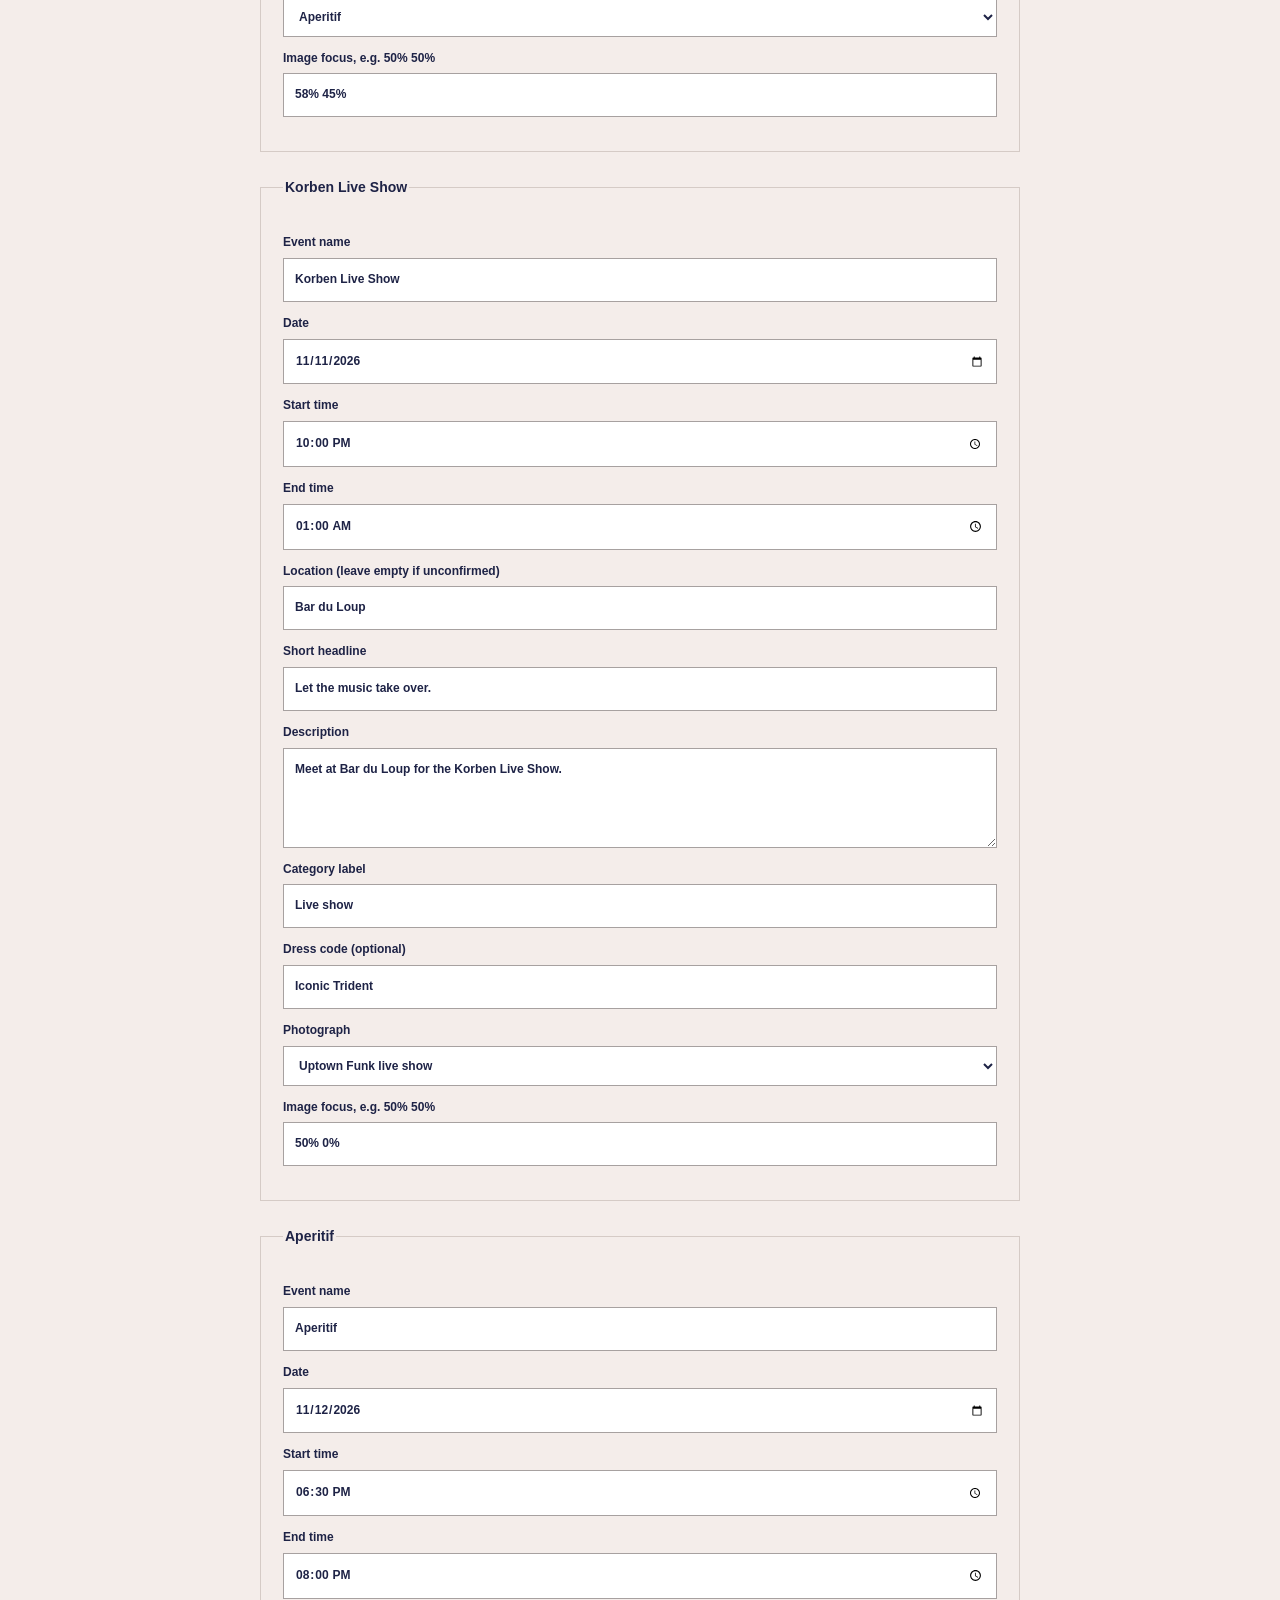
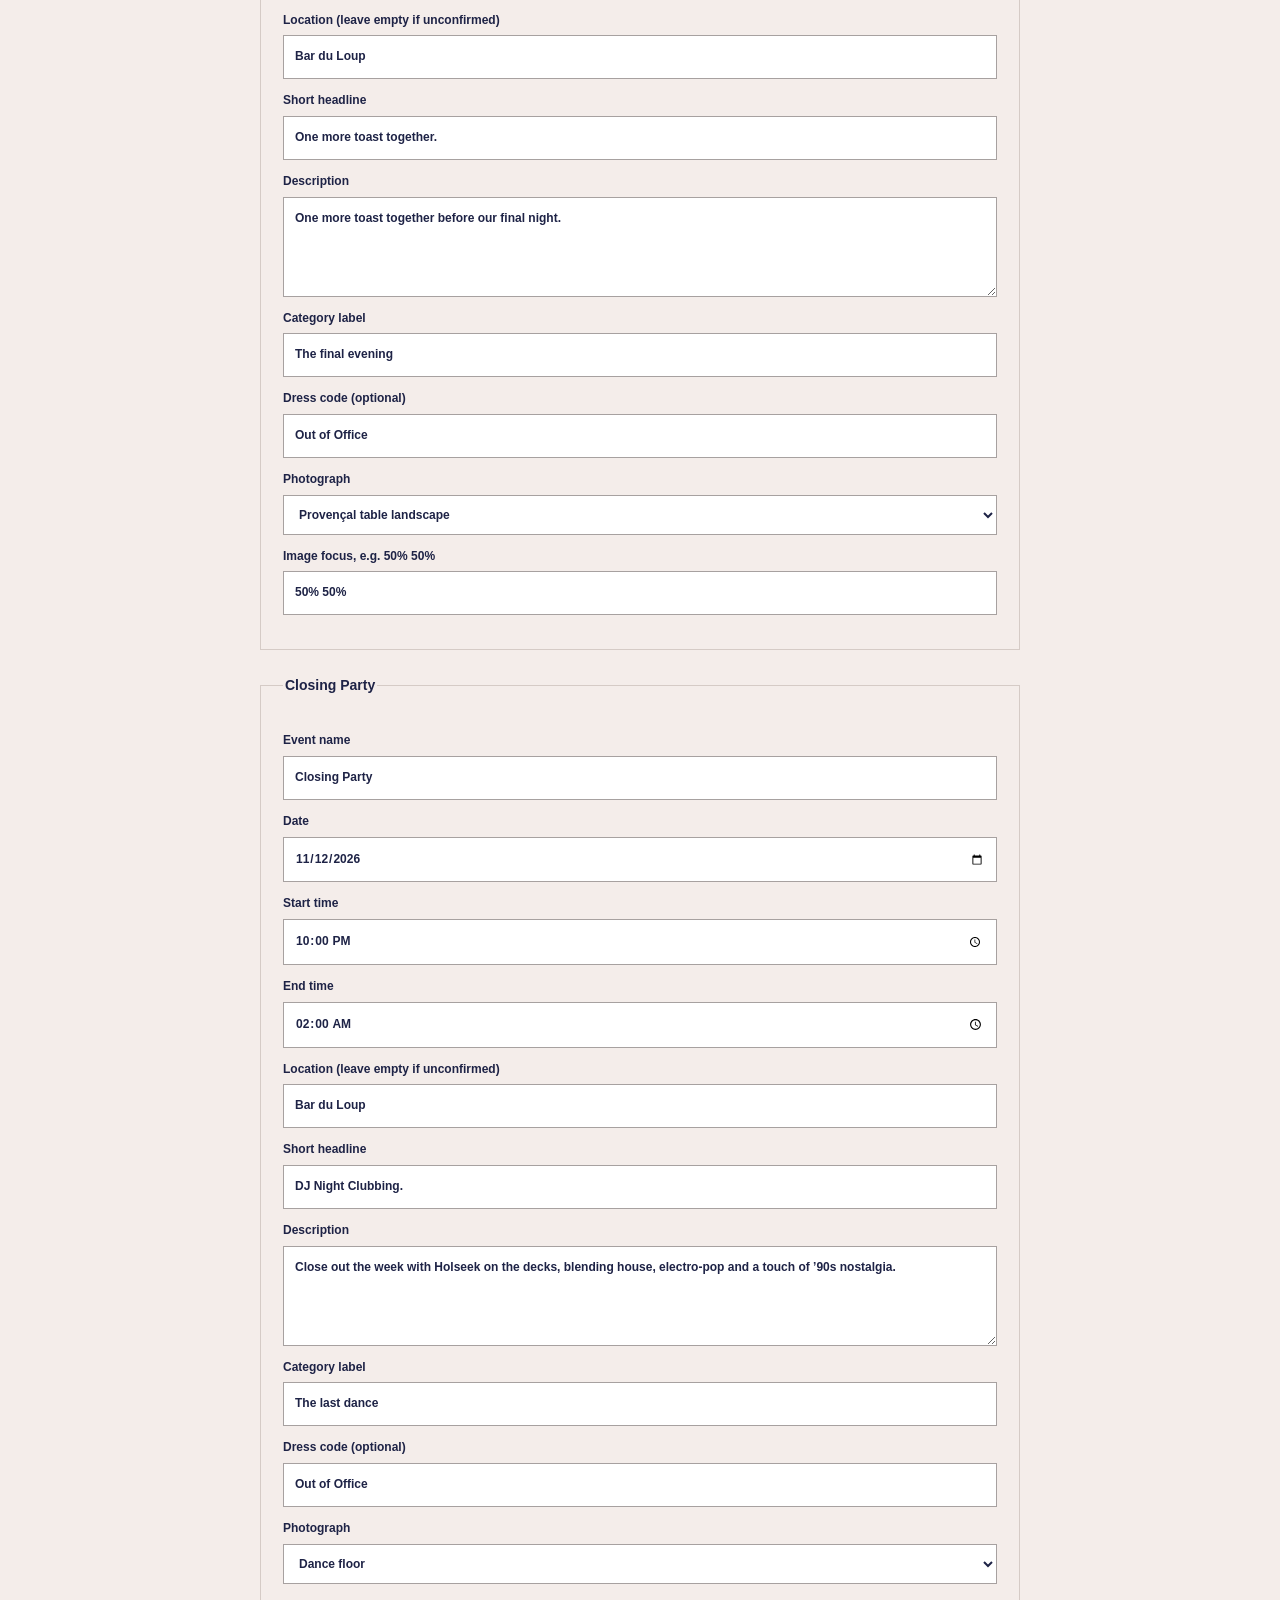
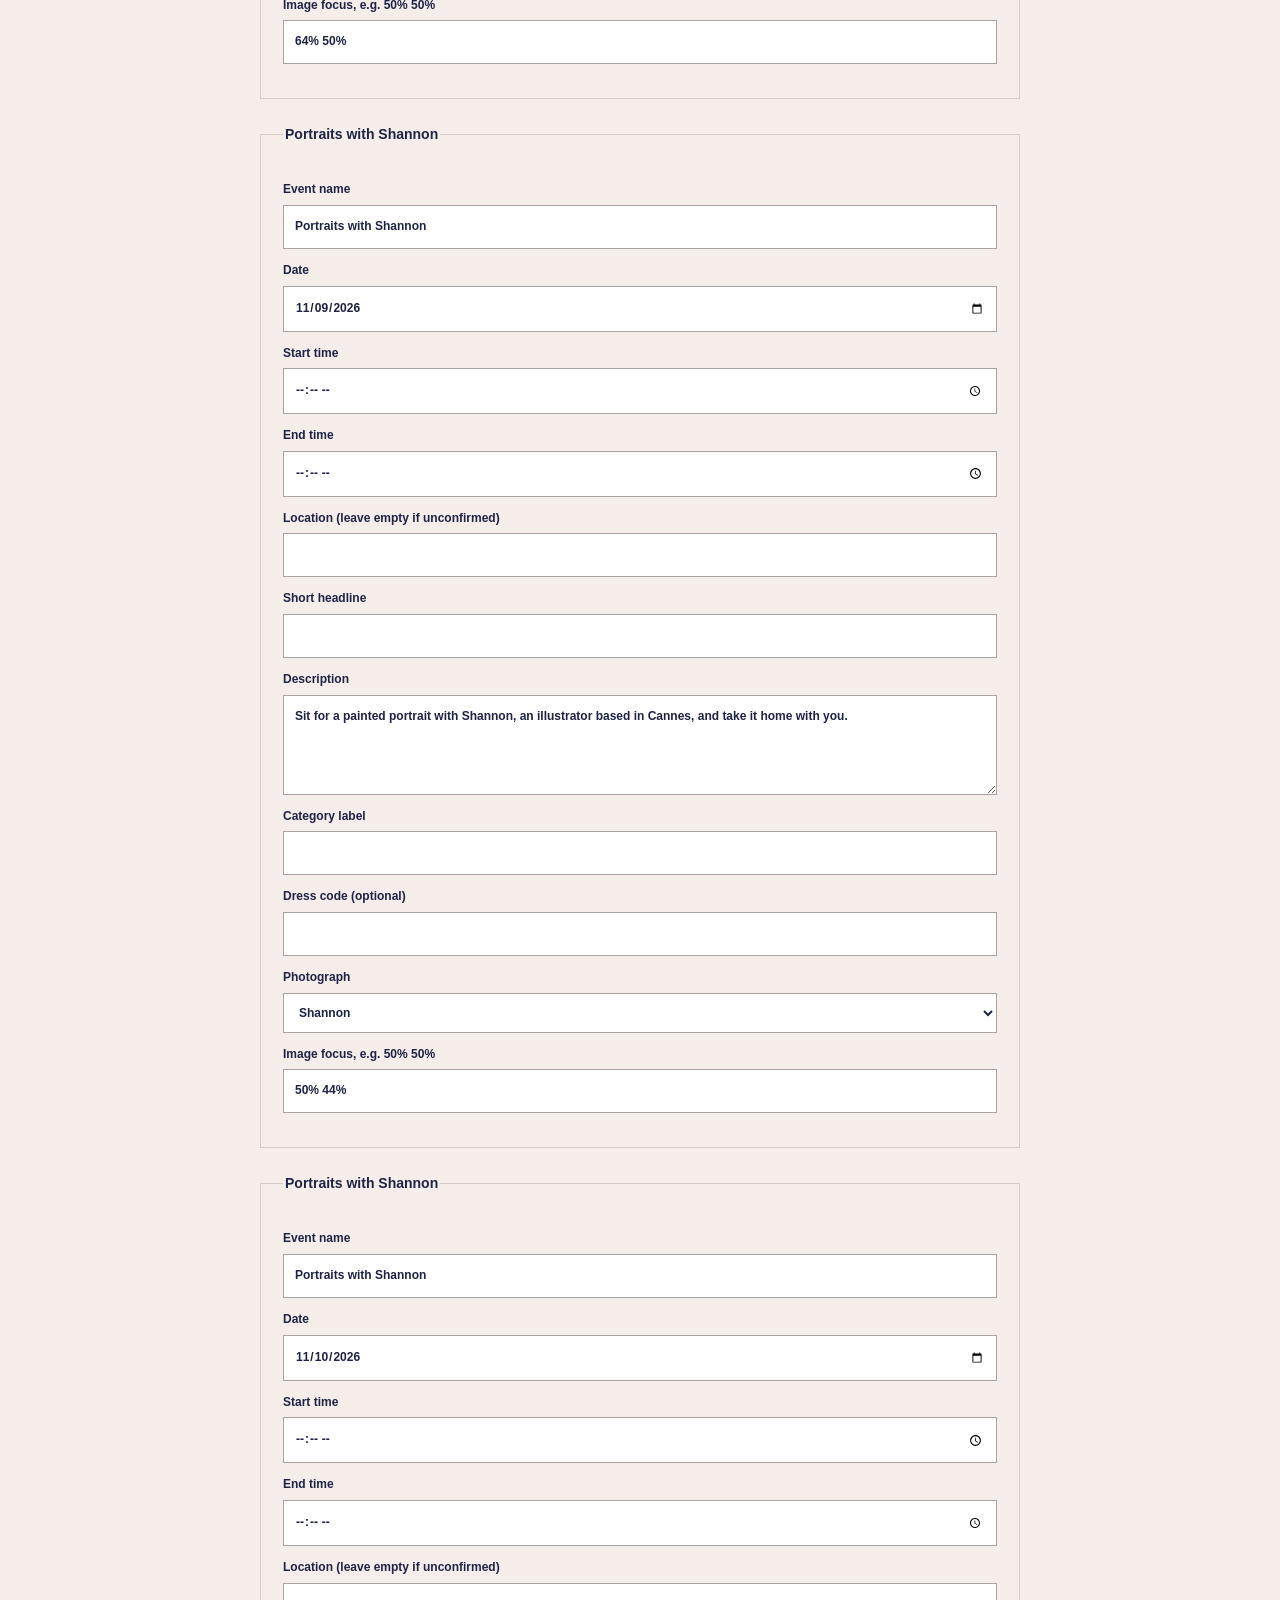
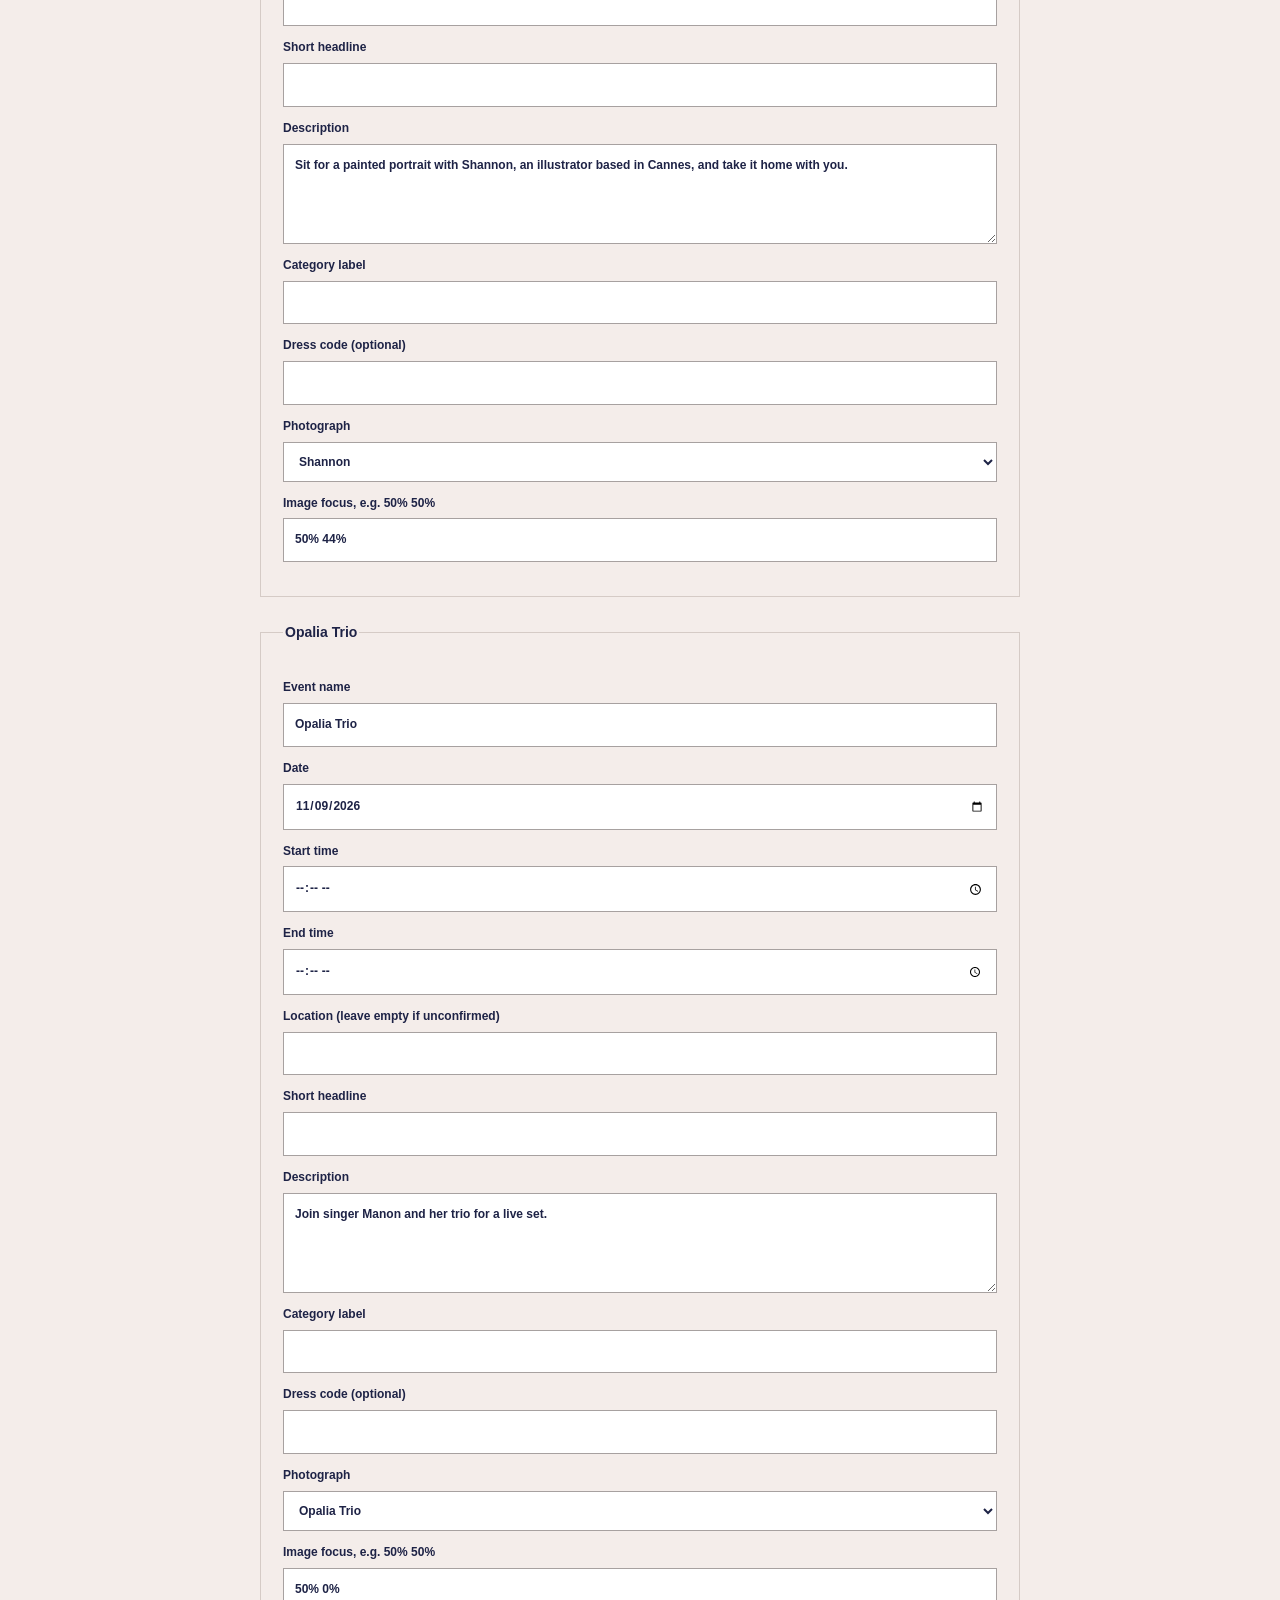
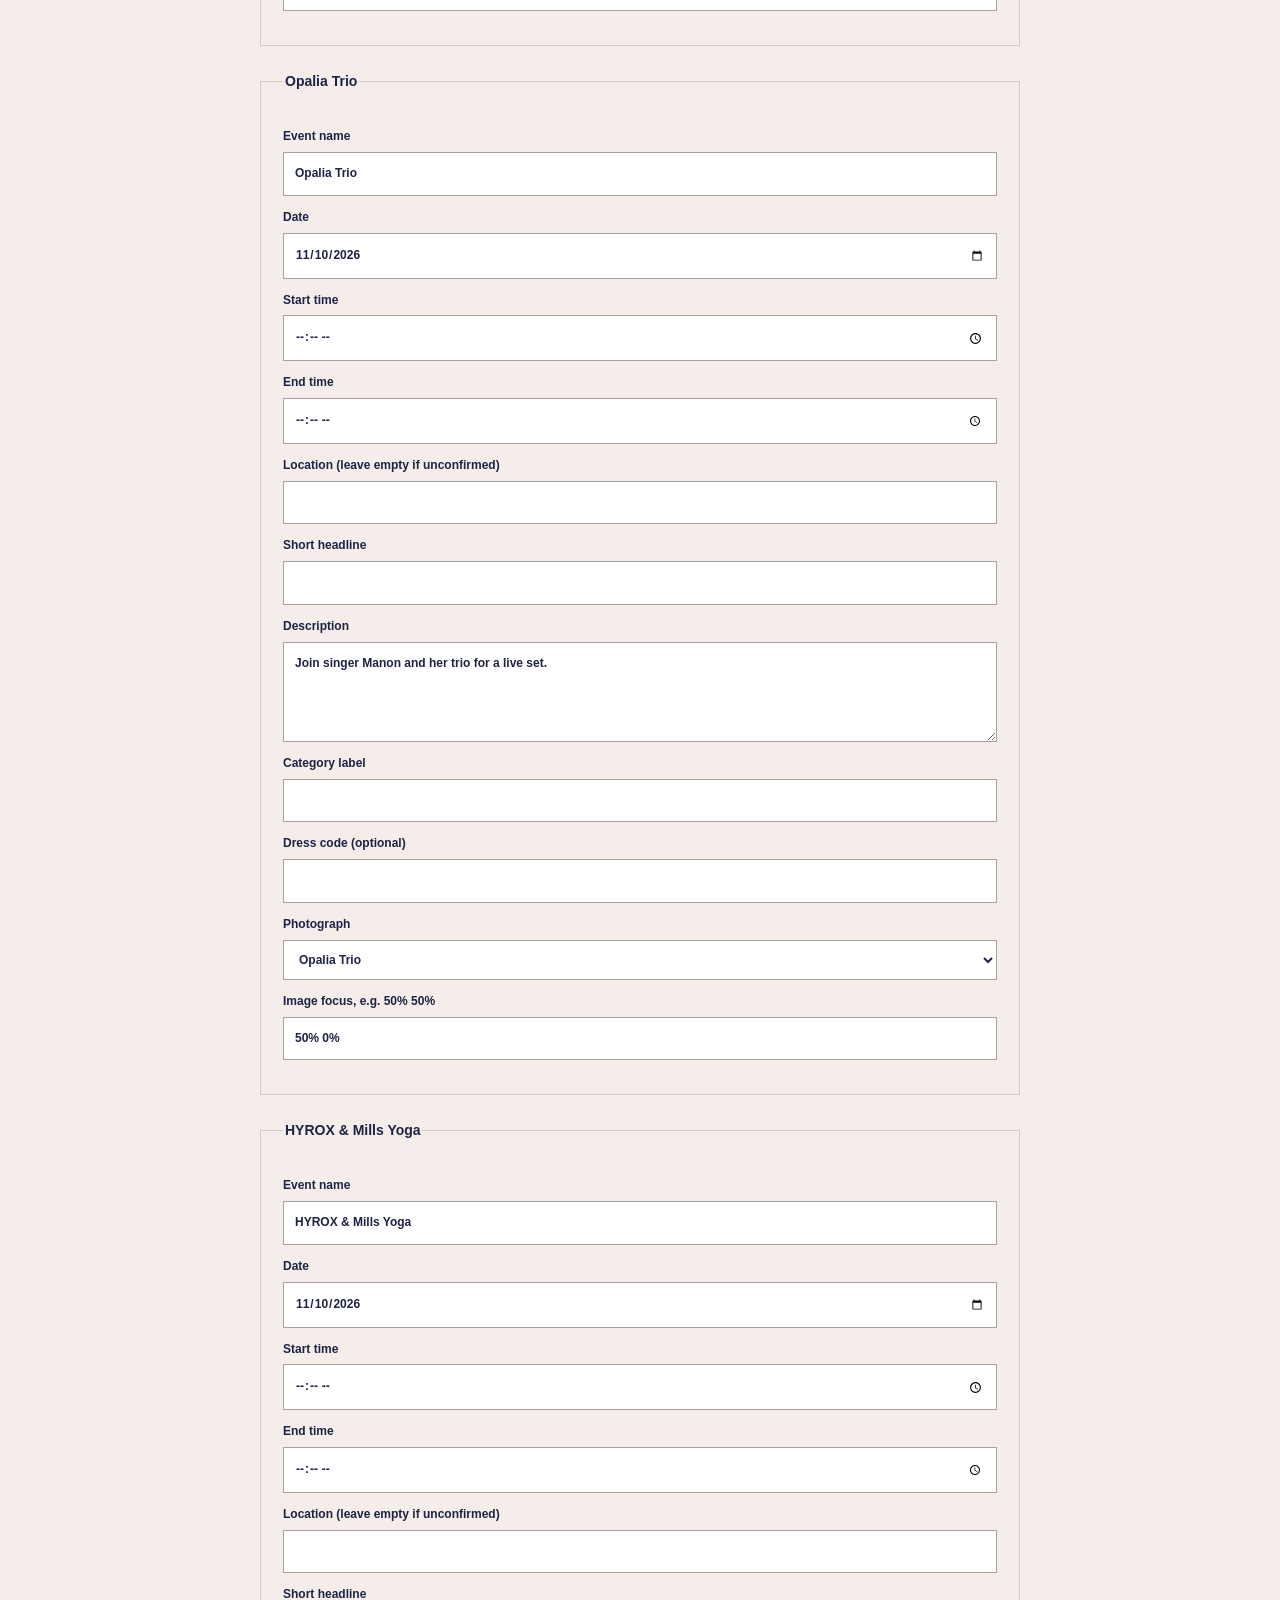
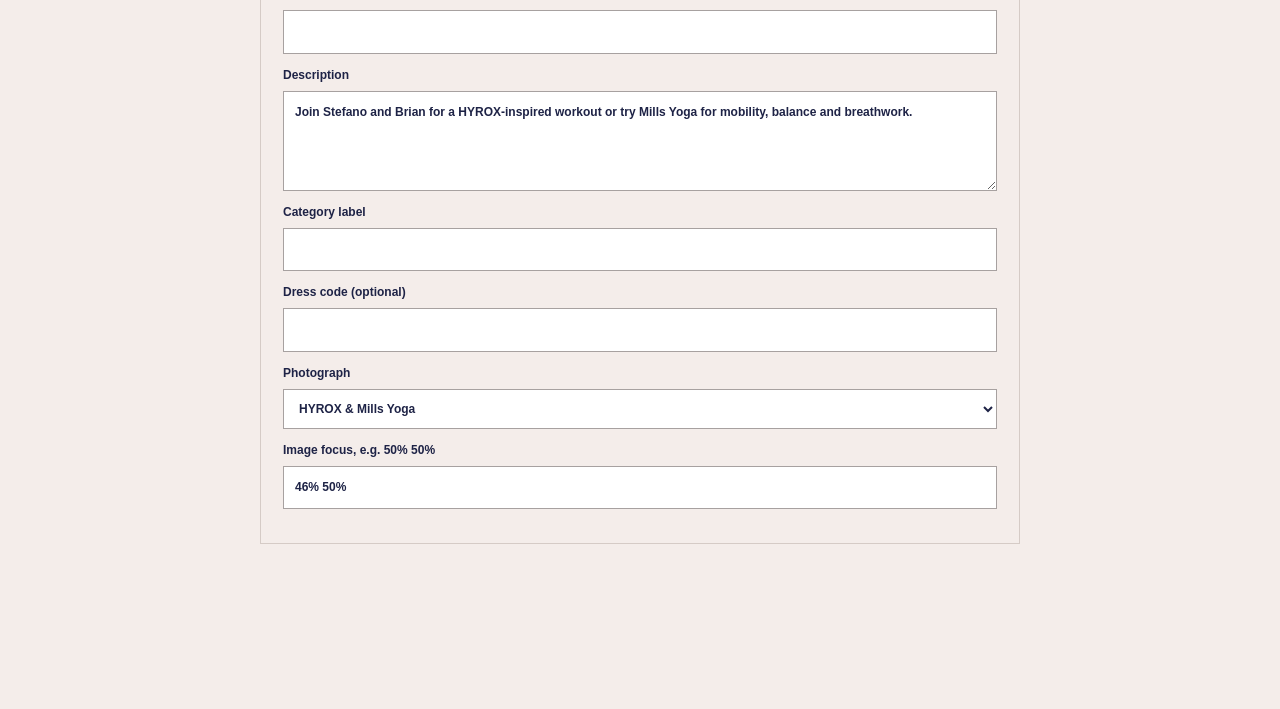
==== commit 614c0cd8: "Add files via upload" ====
--- a/editor.html
+++ b/editor.html
@@ -1 +1 @@
-<!doctype html><html lang="en"><head><meta charset="utf-8"><meta name="viewport" content="width=device-width,initial-scale=1"><title>Edit Live at Opio</title><link rel="stylesheet" href="styles.css?v=9"><style>body{background:var(--paper);color:var(--navy);--line:#d5cbc6}main{max-width:800px;margin:25px auto;padding:20px}h1{font-size:48px}h2{font-size:28px}fieldset{border:1px solid var(--line);padding:22px;margin:24px 0}legend{font-weight:700}label{display:block;font-size:12px;font-weight:700;margin:12px 0}input,textarea,select{width:100%;display:block;margin-top:5px;padding:11px;border:1px solid #a7a1a0;background:#fff;color:var(--navy);border-radius:0}textarea{min-height:100px}.row{display:grid;grid-template-columns:repeat(3,1fr);gap:12px}.save{position:sticky;bottom:0;background:var(--paper);padding:16px 0;border-top:1px solid var(--line)}.save button{background:var(--navy);color:white;border:0;padding:14px 20px;font-weight:700}.help{font-size:13px;line-height:1.8}#status{font-size:12px;color:#28553c}@media(max-width:500px){main{padding:16px;margin:0}.row{grid-template-columns:1fr}fieldset{padding:16px}}</style><script defer src="events-data.js?v=11"></script><script defer src="editor.js?v=11"></script></head><body><main><a class="back" href="index.html">← View website</a><h1>Edit your <em>moments.</em></h1><p class="help">Change the fields below, then download the updated <strong>events-data.js</strong>. Replace that file in GitHub and commit to update the published website. These edits stay in this page until you download; they do not change the live site automatically.</p><form id="editor"><div id="fields"></div><div class="save"><button type="submit">Download updated events-data.js</button><p id="status" role="status"></p></div></form></main></body></html>
+<!doctype html><html lang="en"><head><meta charset="utf-8"><meta name="viewport" content="width=device-width,initial-scale=1"><title>Edit Live at Opio</title><link rel="stylesheet" href="styles.css?v=9"><style>body{background:var(--paper);color:var(--navy);--line:#d5cbc6}main{max-width:800px;margin:25px auto;padding:20px}h1{font-size:48px}h2{font-size:28px}fieldset{border:1px solid var(--line);padding:22px;margin:24px 0}legend{font-weight:700}label{display:block;font-size:12px;font-weight:700;margin:12px 0}input,textarea,select{width:100%;display:block;margin-top:5px;padding:11px;border:1px solid #a7a1a0;background:#fff;color:var(--navy);border-radius:0}textarea{min-height:100px}.row{display:grid;grid-template-columns:repeat(3,1fr);gap:12px}.save{position:sticky;bottom:0;background:var(--paper);padding:16px 0;border-top:1px solid var(--line)}.save button{background:var(--navy);color:white;border:0;padding:14px 20px;font-weight:700}.help{font-size:13px;line-height:1.8}#status{font-size:12px;color:#28553c}@media(max-width:500px){main{padding:16px;margin:0}.row{grid-template-columns:1fr}fieldset{padding:16px}}</style><script defer src="events-data.js?v=12"></script><script defer src="editor.js?v=12"></script></head><body><main><a class="back" href="index.html">← View website</a><h1>Edit your <em>moments.</em></h1><p class="help">Change the fields below, then download the updated <strong>events-data.js</strong>. Replace that file in GitHub and commit to update the published website. These edits stay in this page until you download; they do not change the live site automatically.</p><form id="editor"><div id="fields"></div><div class="save"><button type="submit">Download updated events-data.js</button><p id="status" role="status"></p></div></form></main></body></html>
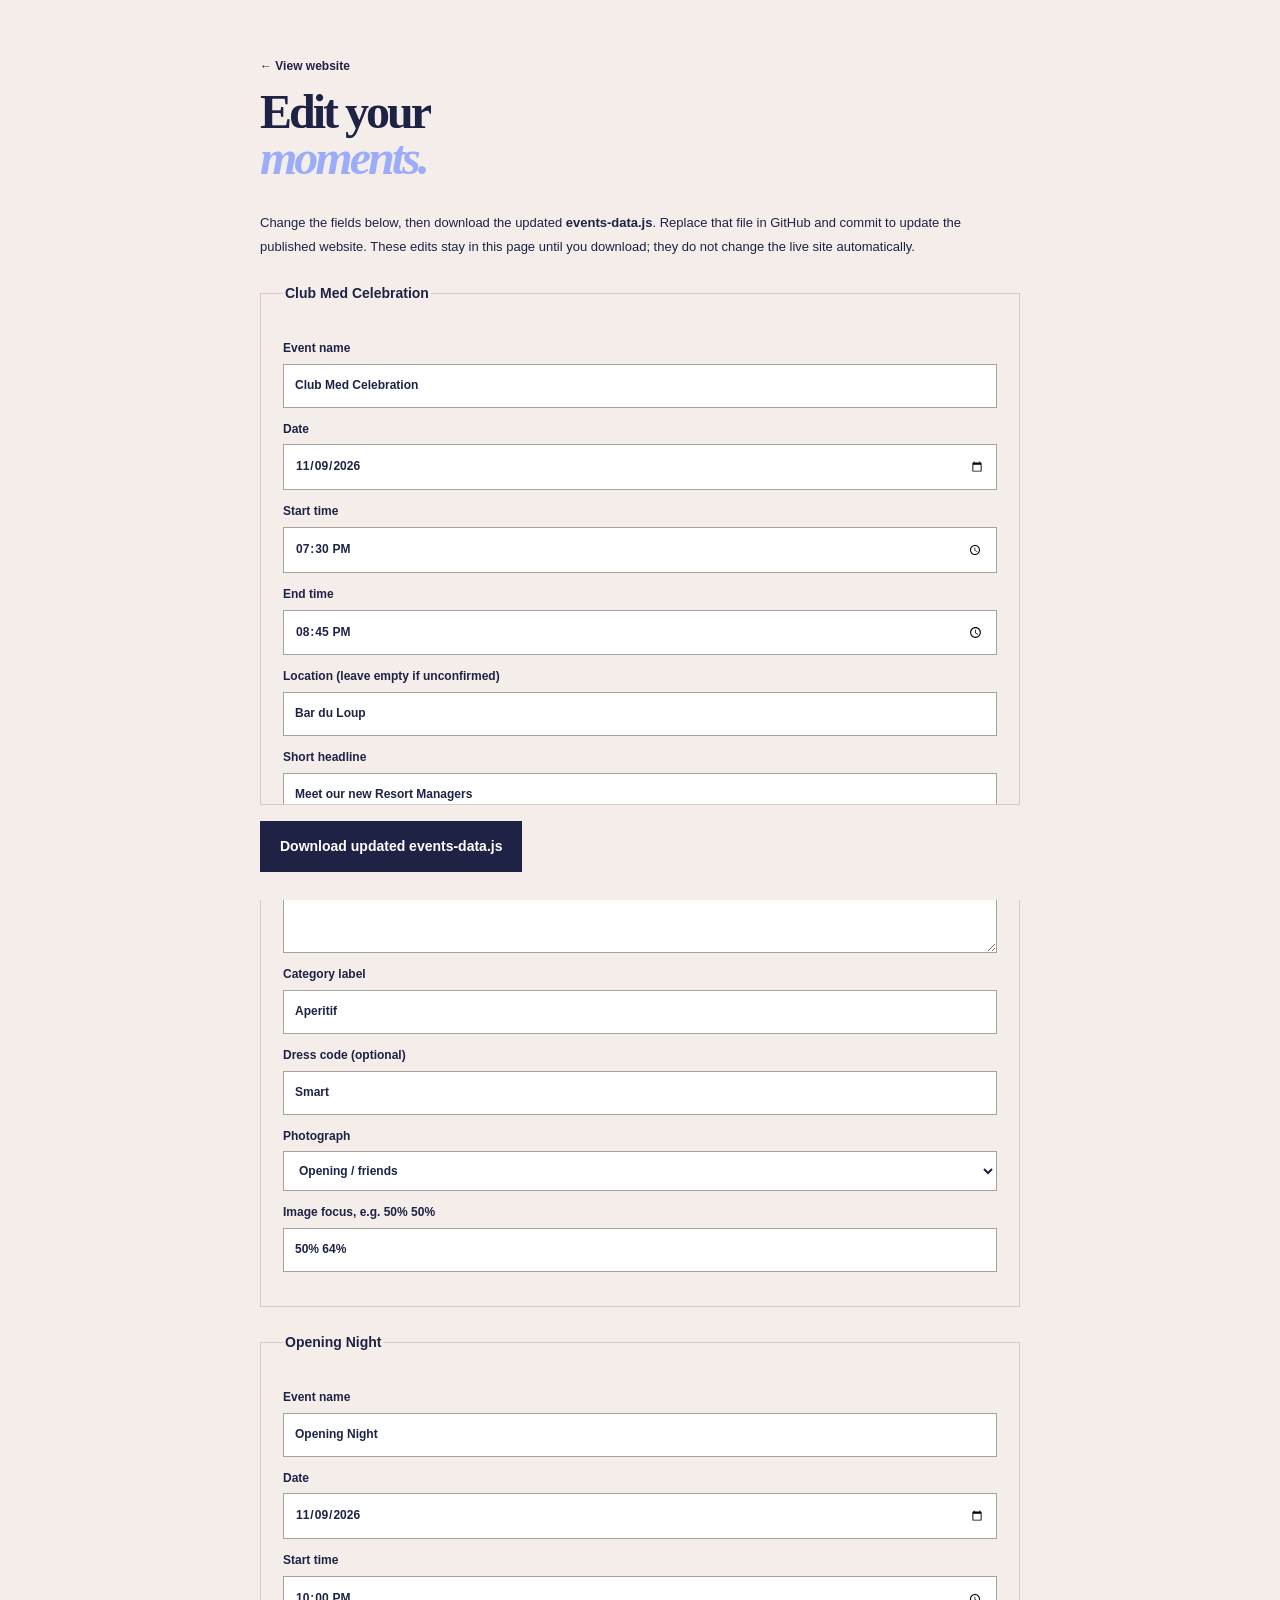
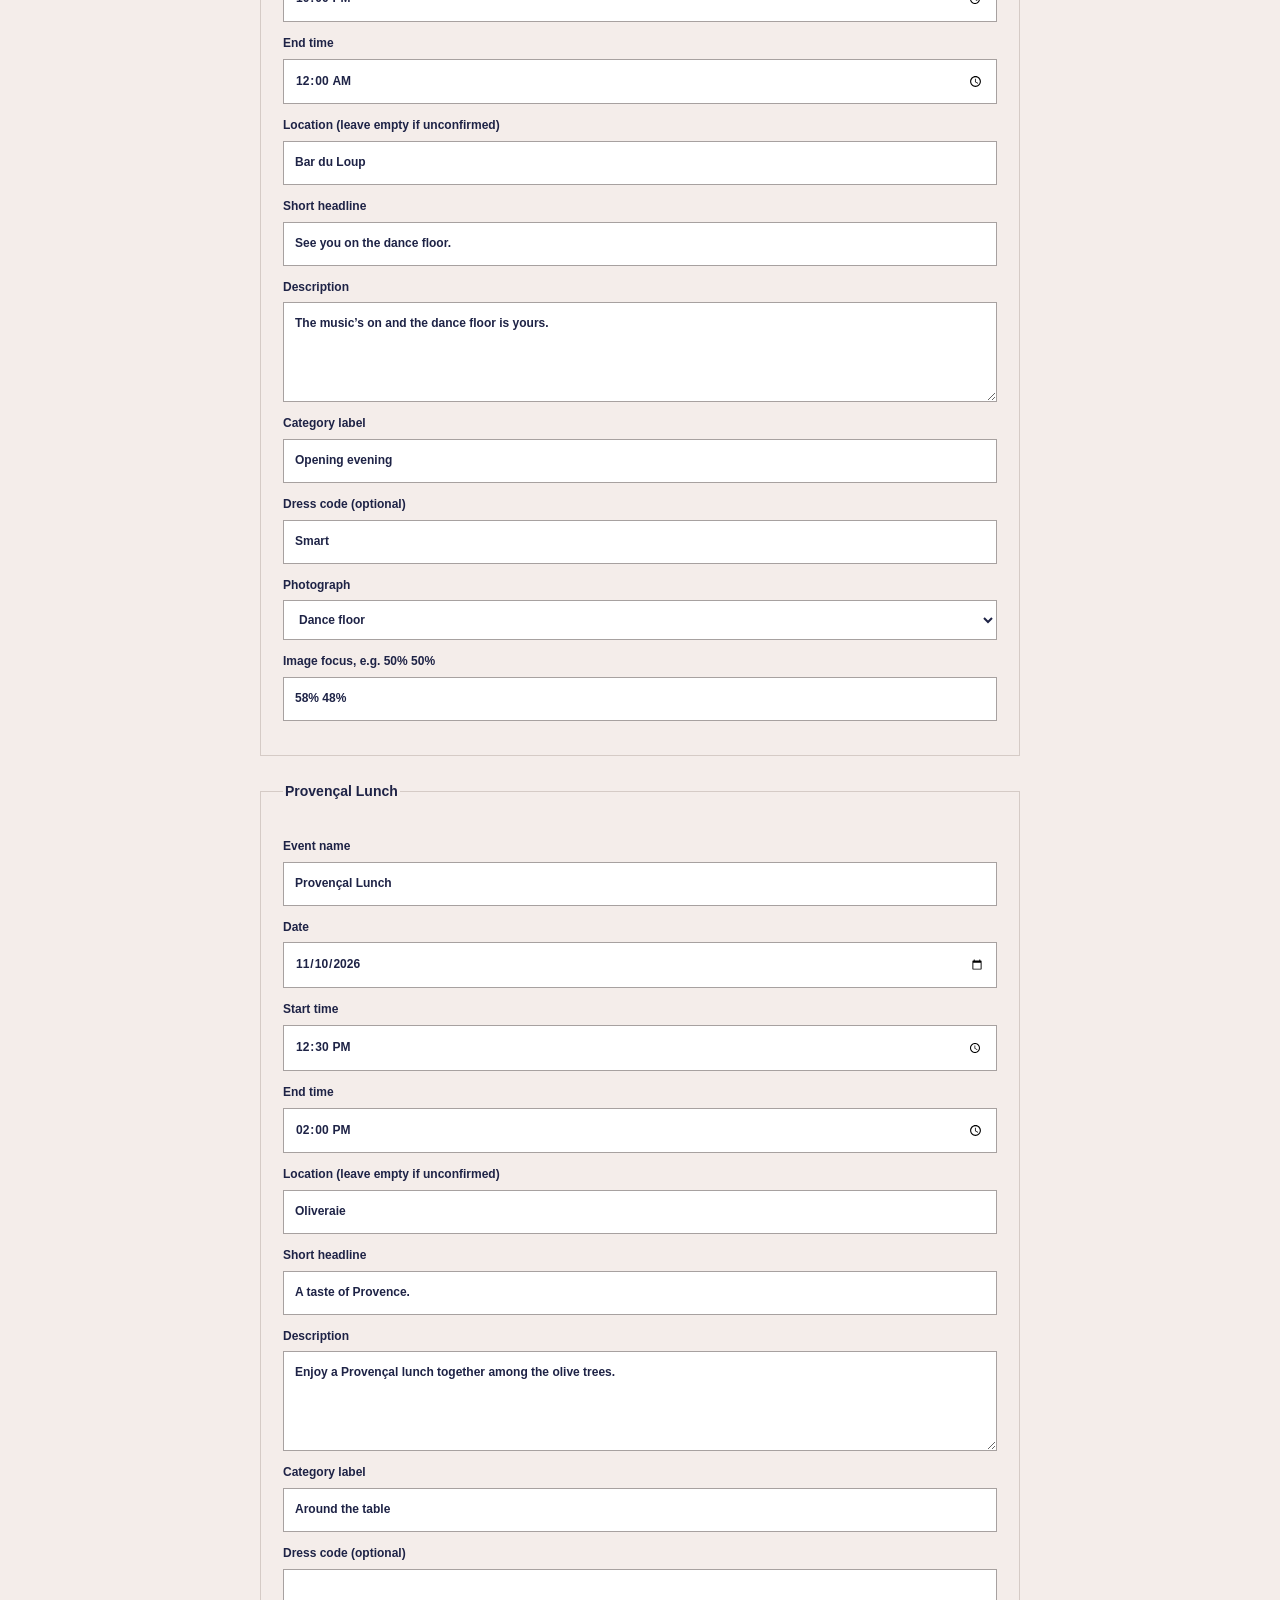
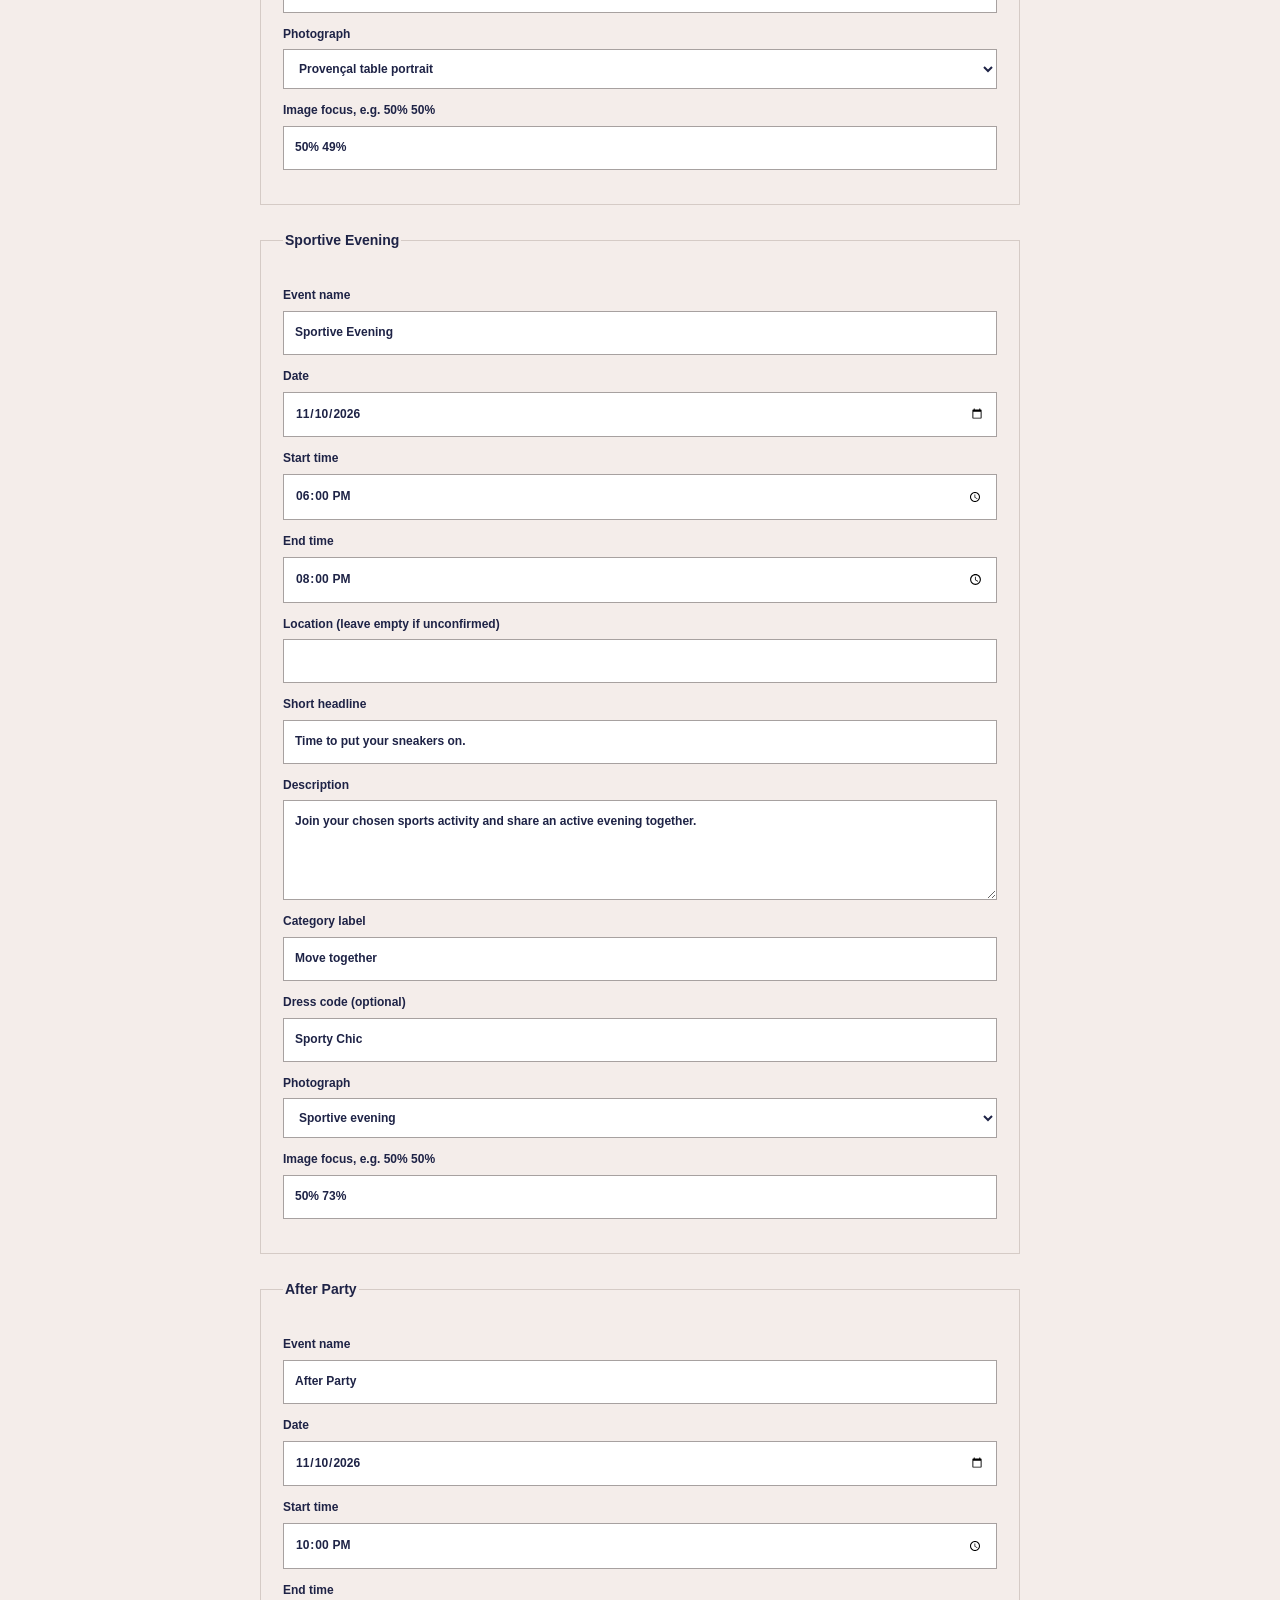
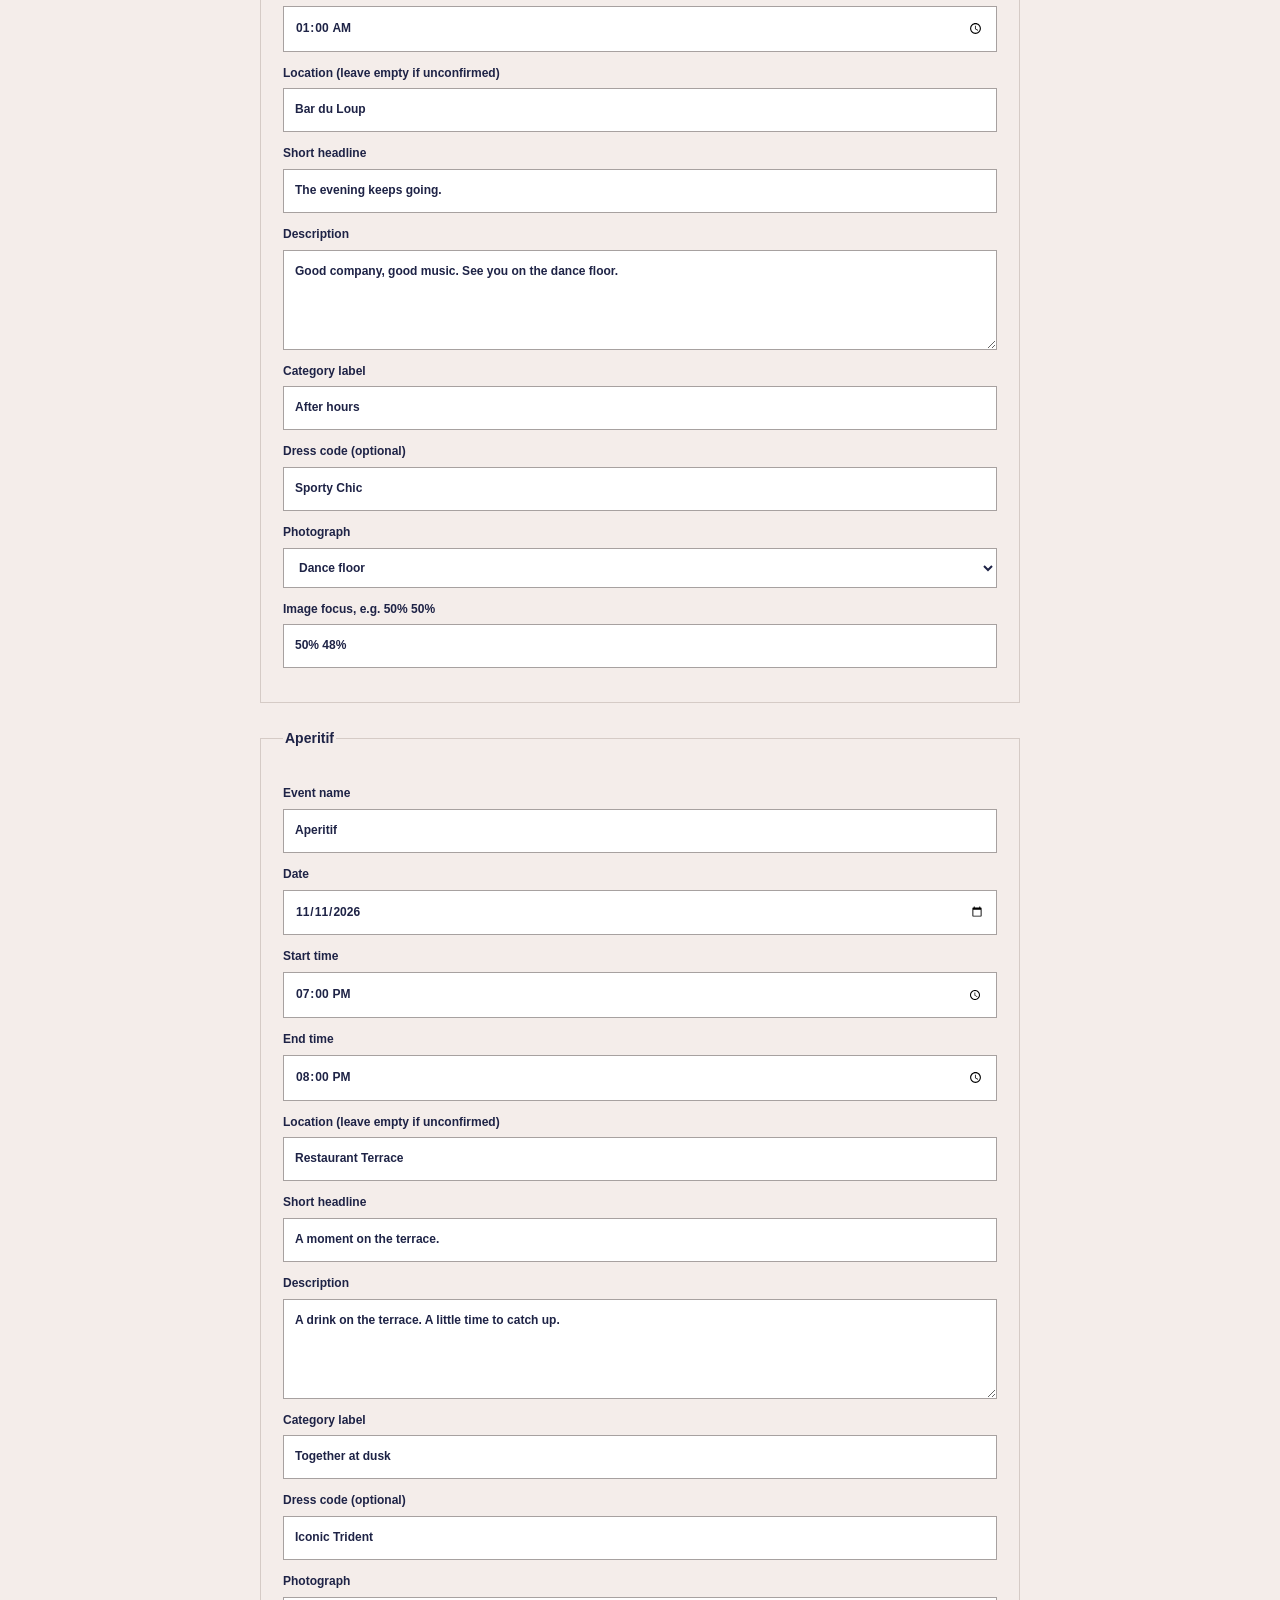
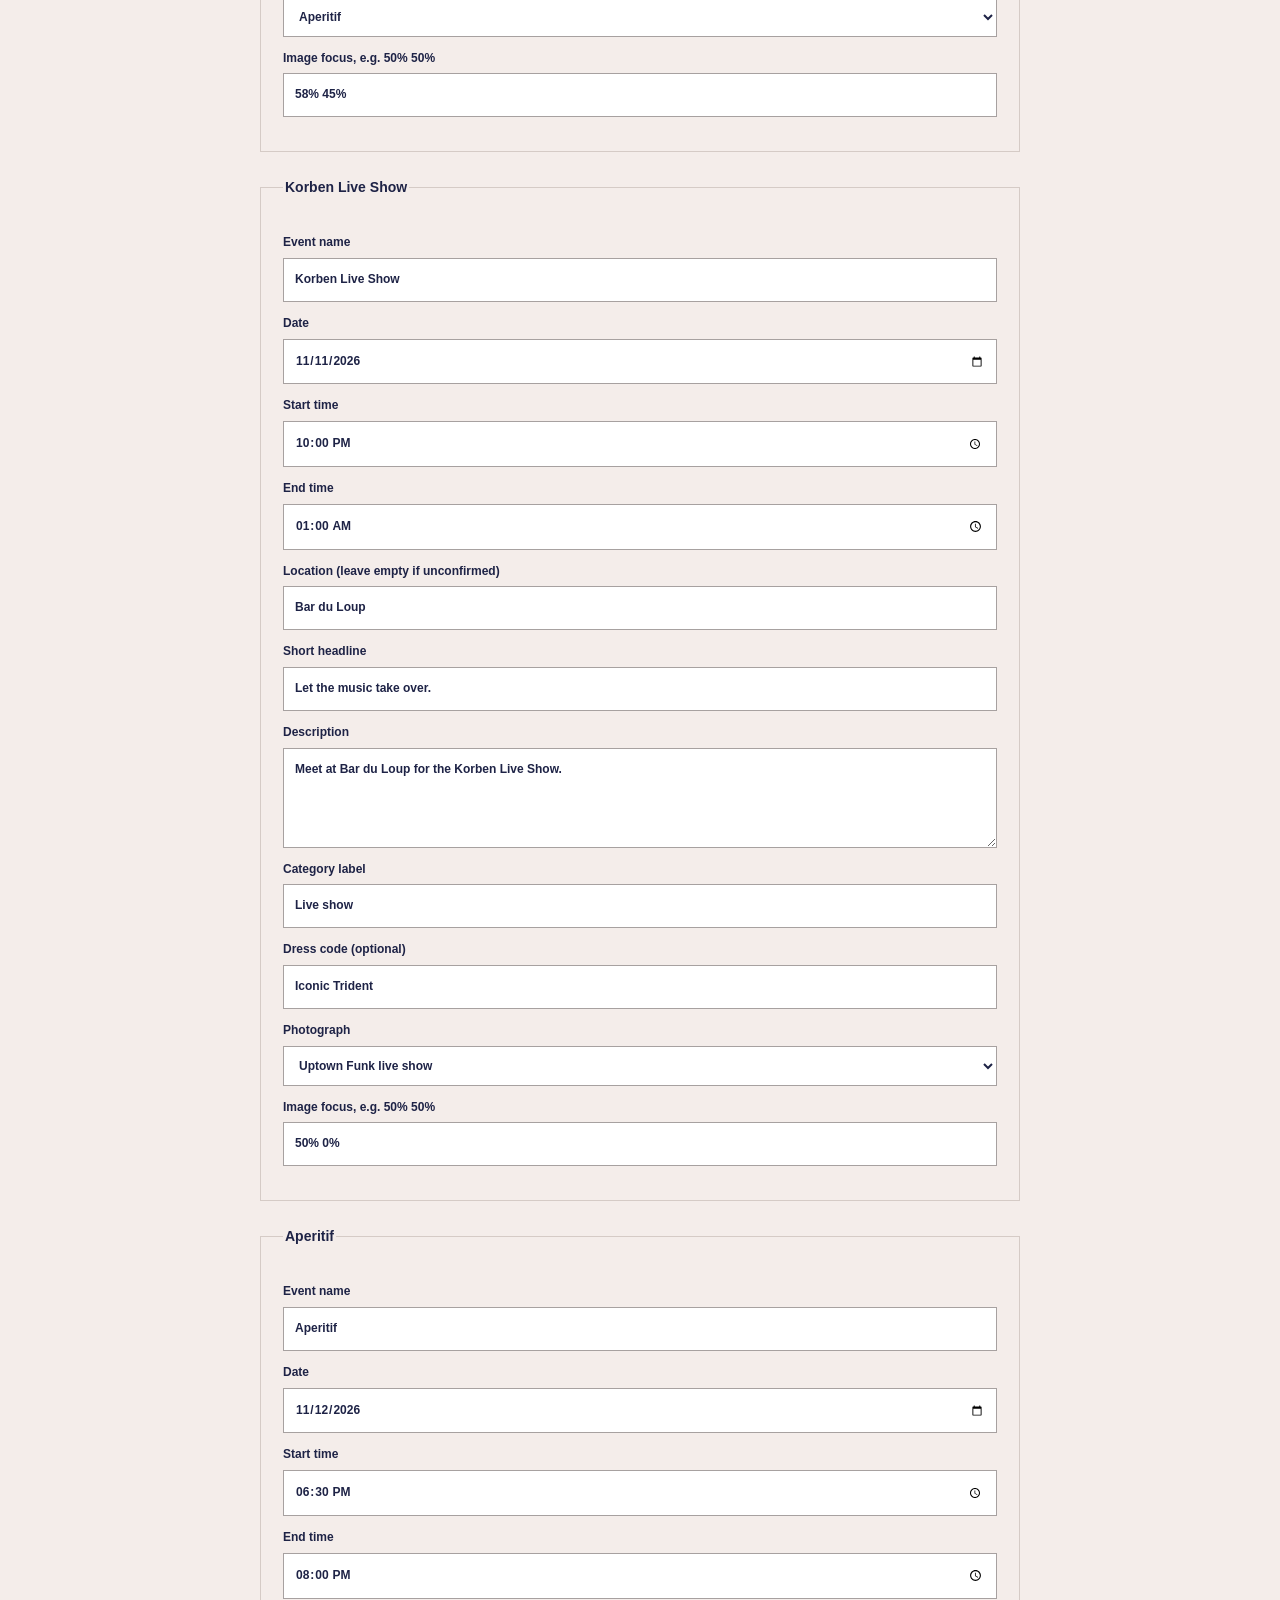
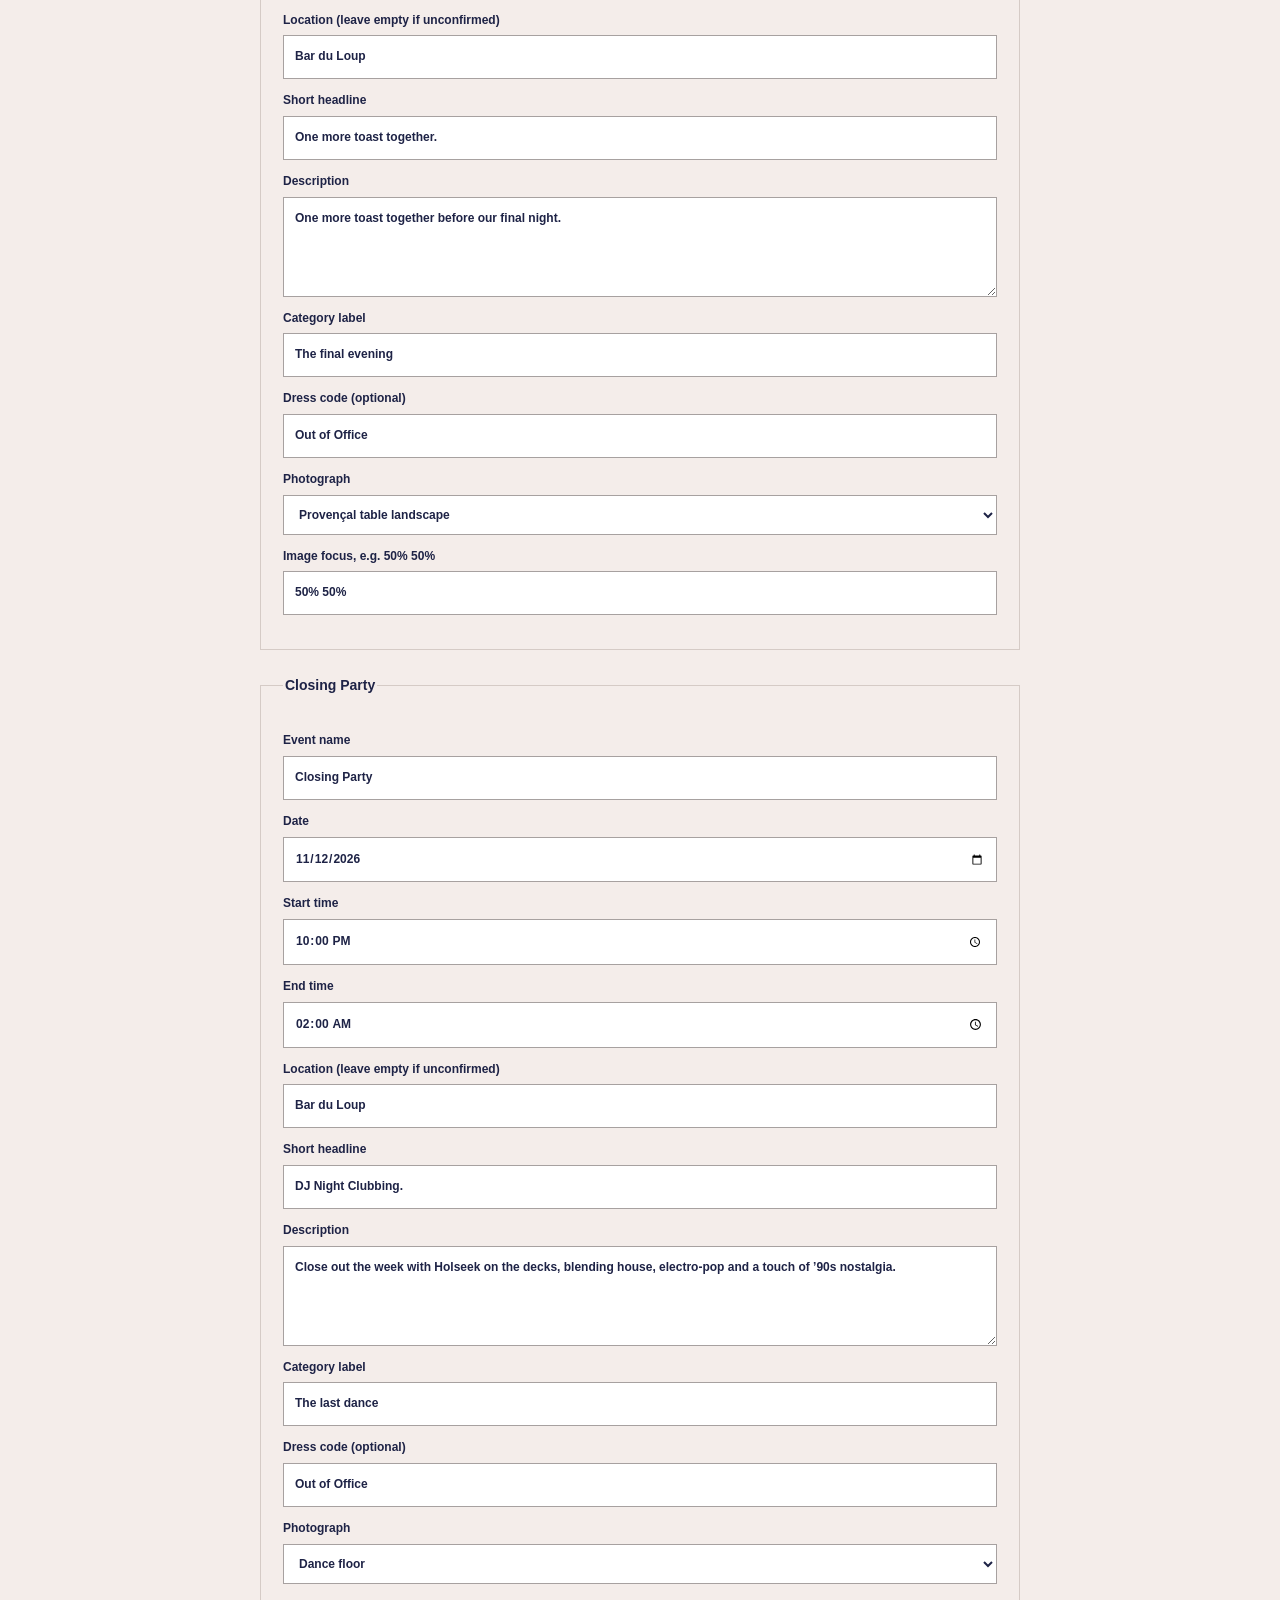
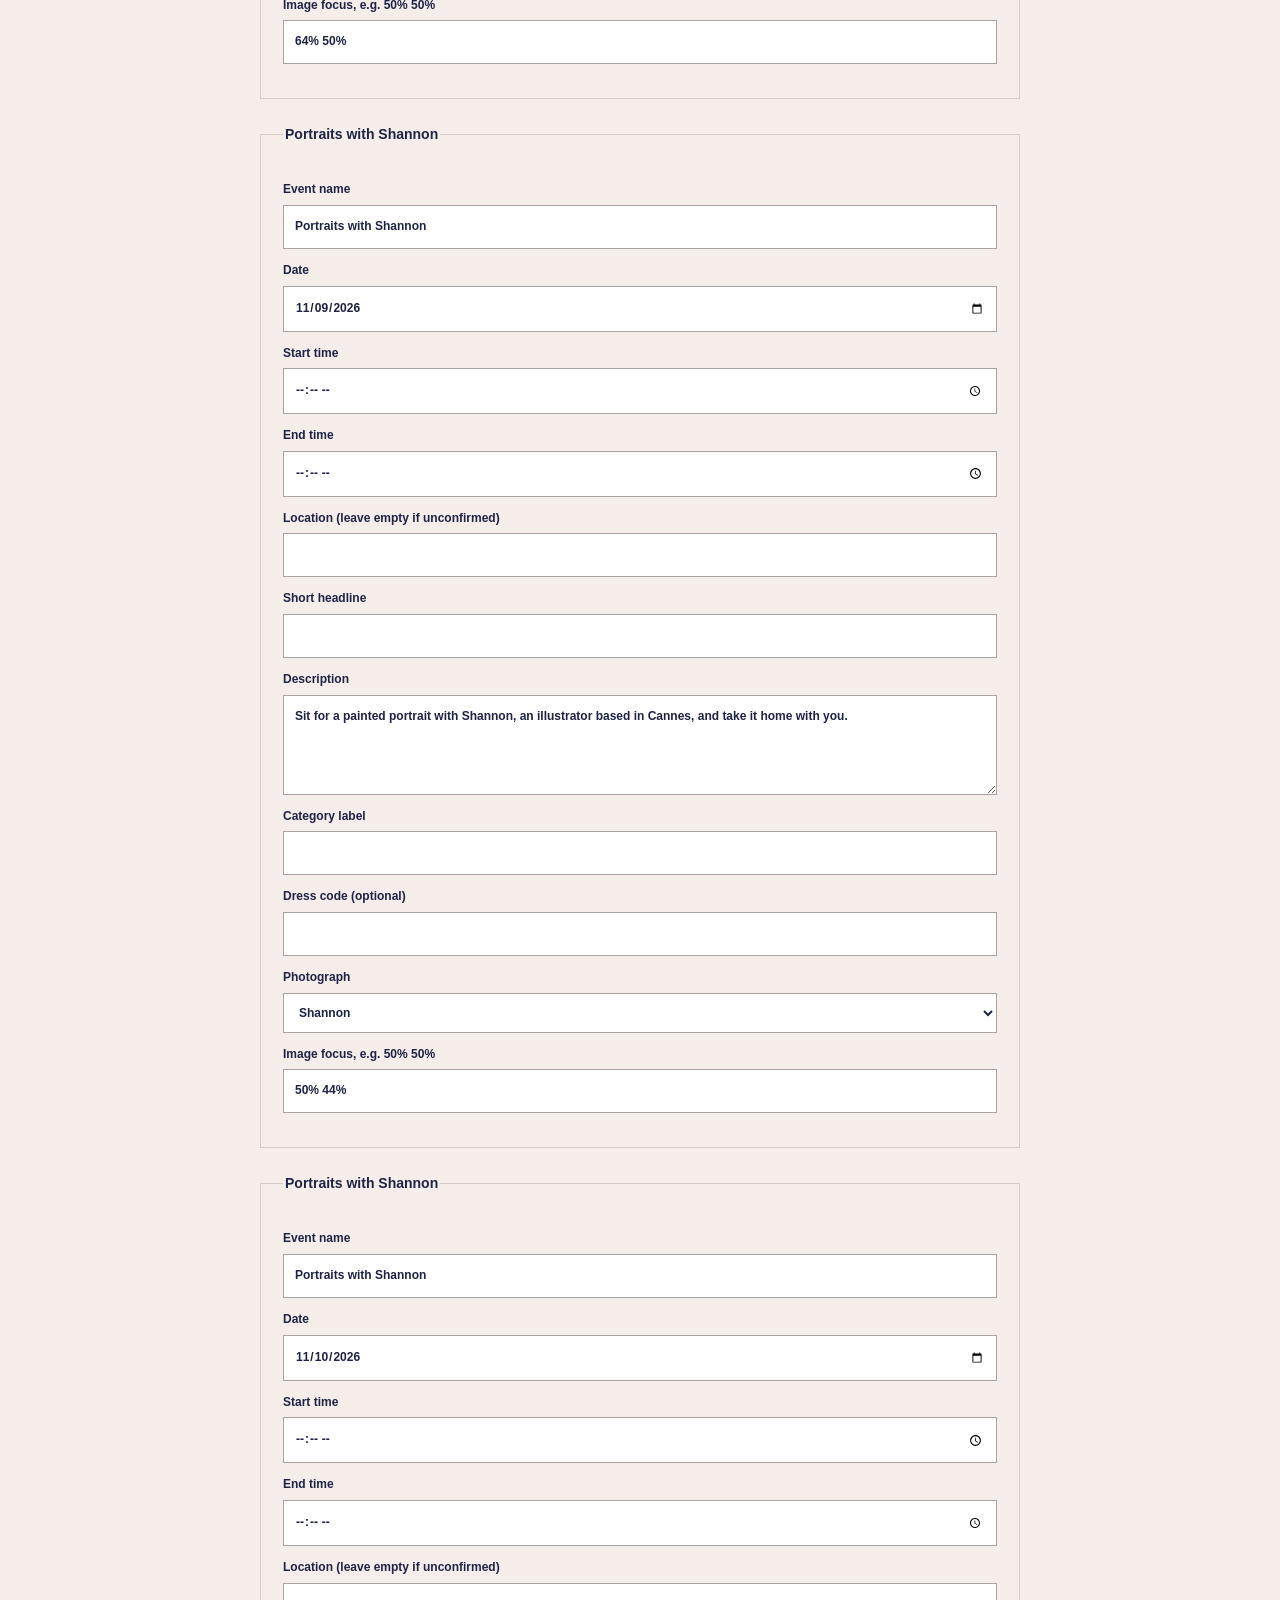
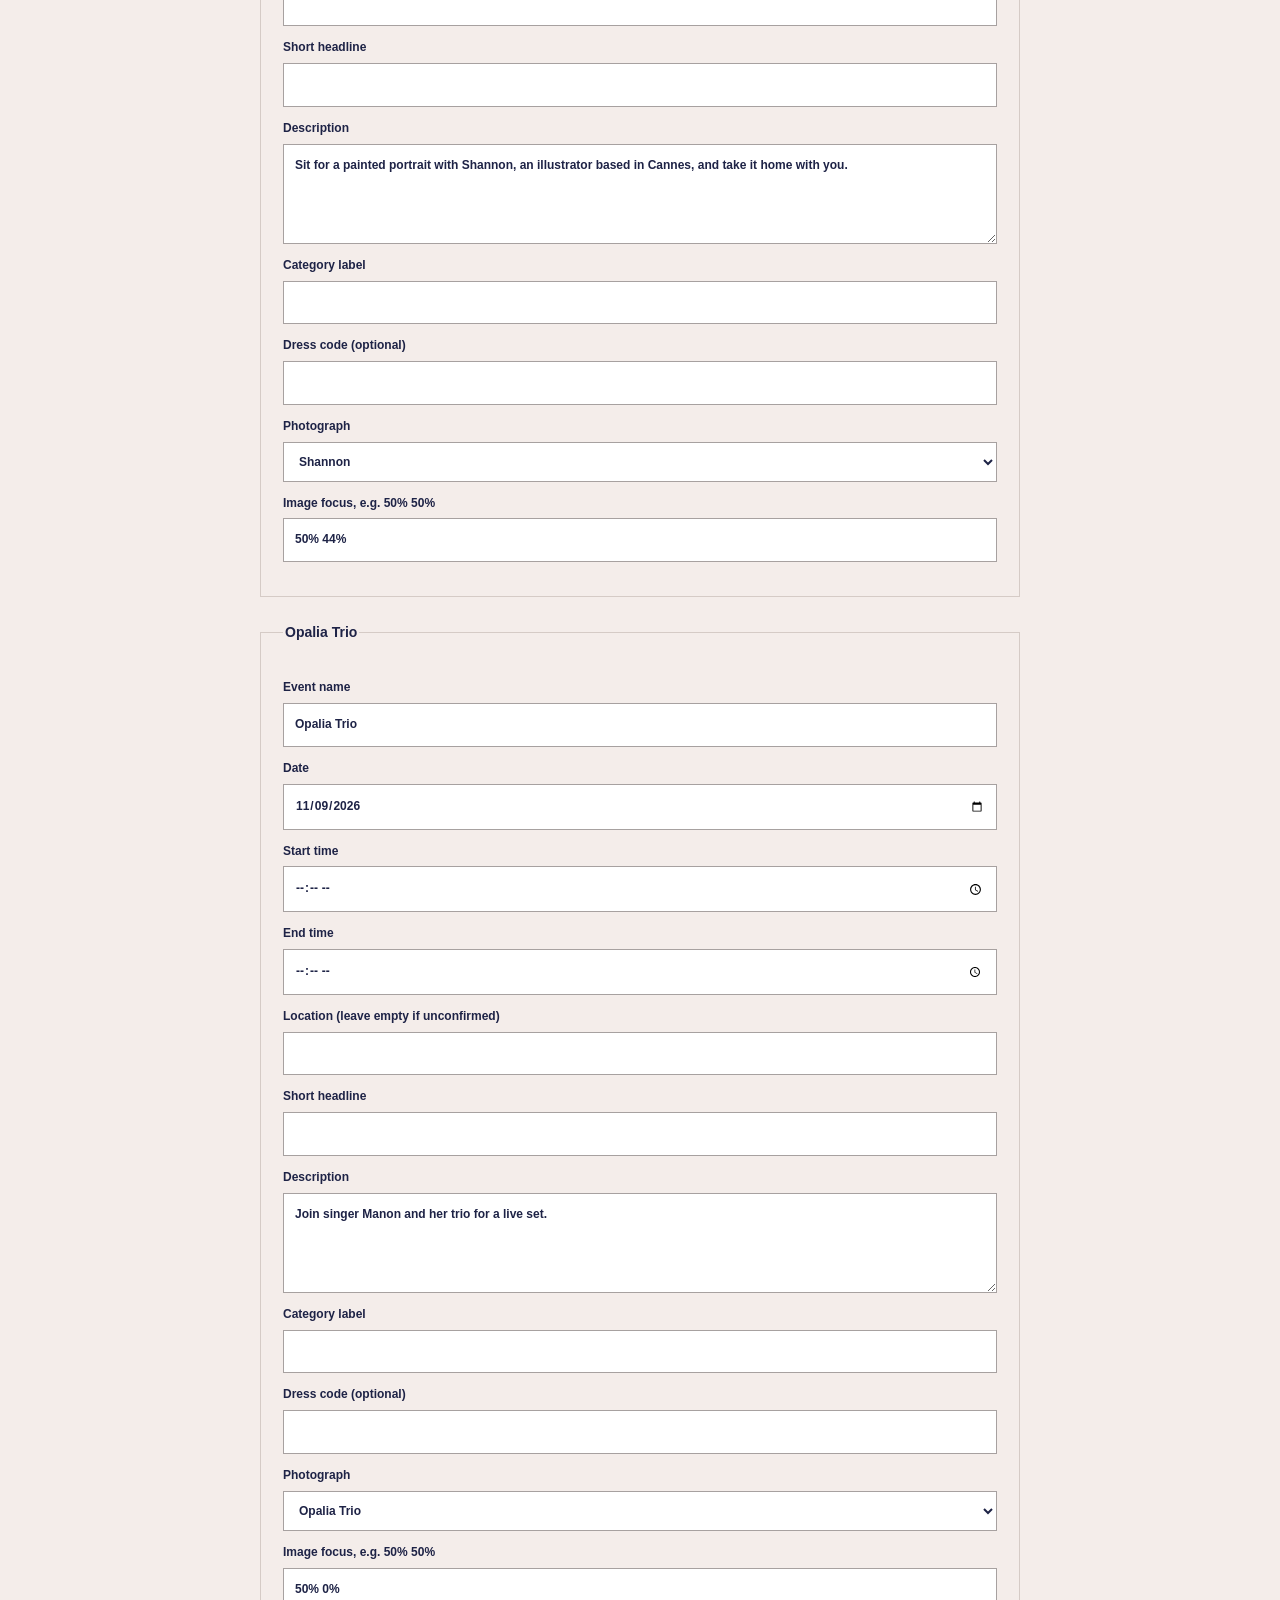
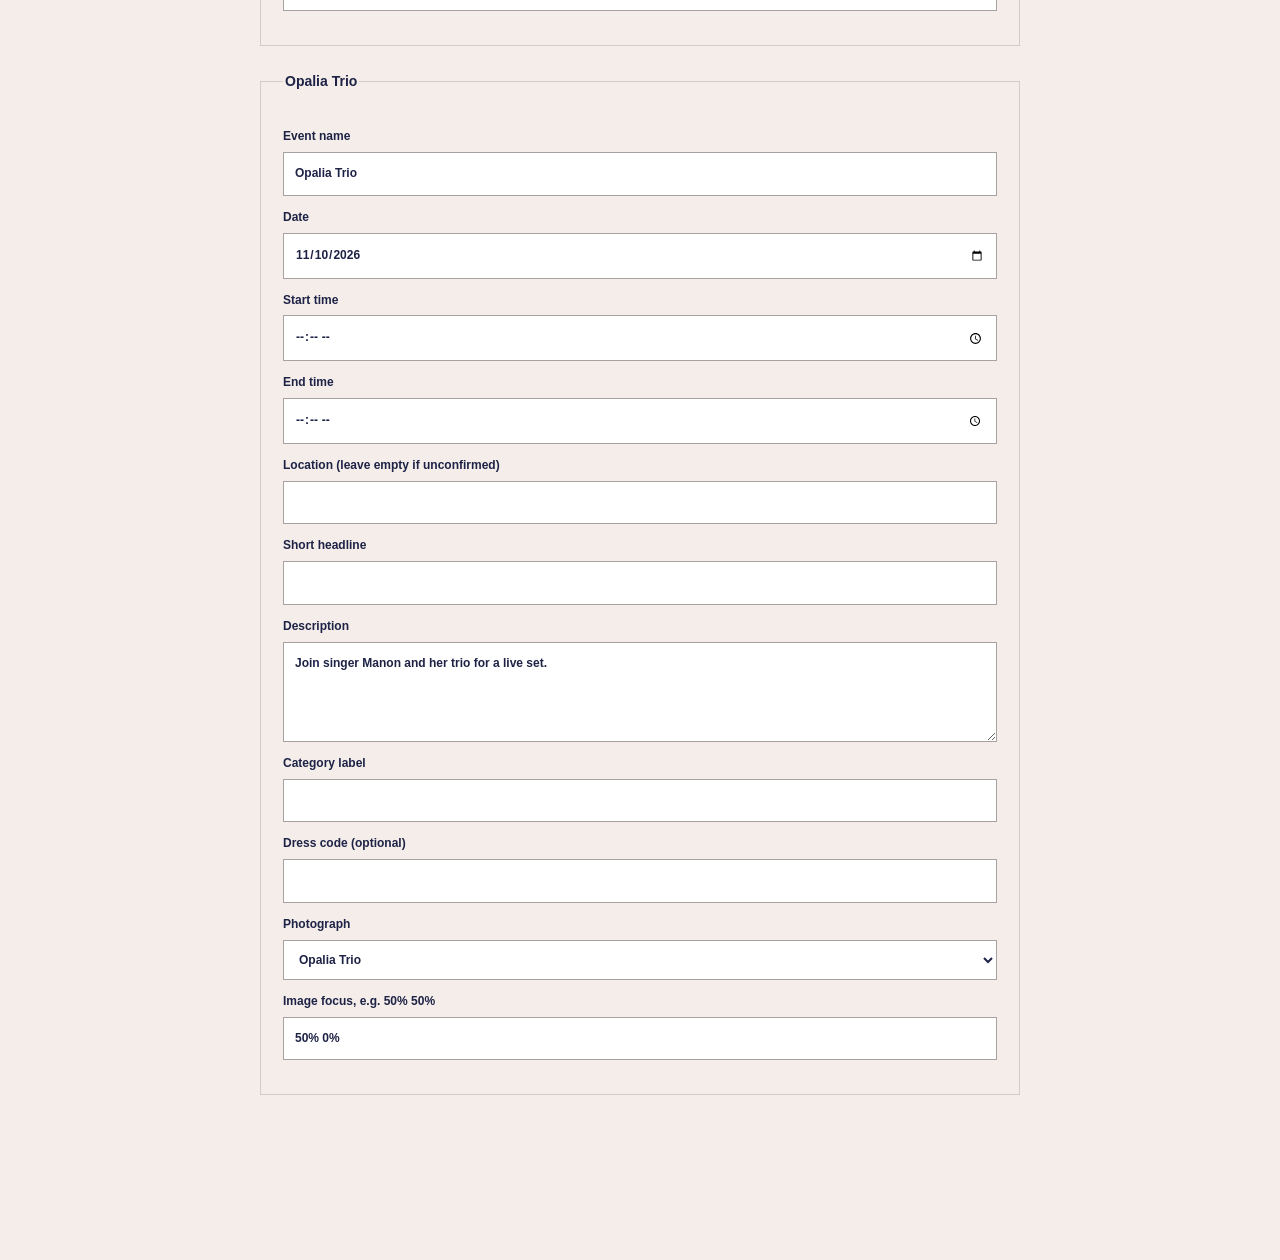
==== commit f2629842: "Add files via upload" ====
--- a/editor.html
+++ b/editor.html
@@ -1 +1 @@
-<!doctype html><html lang="en"><head><meta charset="utf-8"><meta name="viewport" content="width=device-width,initial-scale=1"><title>Edit Live at Opio</title><link rel="stylesheet" href="styles.css?v=9"><style>body{background:var(--paper);color:var(--navy);--line:#d5cbc6}main{max-width:800px;margin:25px auto;padding:20px}h1{font-size:48px}h2{font-size:28px}fieldset{border:1px solid var(--line);padding:22px;margin:24px 0}legend{font-weight:700}label{display:block;font-size:12px;font-weight:700;margin:12px 0}input,textarea,select{width:100%;display:block;margin-top:5px;padding:11px;border:1px solid #a7a1a0;background:#fff;color:var(--navy);border-radius:0}textarea{min-height:100px}.row{display:grid;grid-template-columns:repeat(3,1fr);gap:12px}.save{position:sticky;bottom:0;background:var(--paper);padding:16px 0;border-top:1px solid var(--line)}.save button{background:var(--navy);color:white;border:0;padding:14px 20px;font-weight:700}.help{font-size:13px;line-height:1.8}#status{font-size:12px;color:#28553c}@media(max-width:500px){main{padding:16px;margin:0}.row{grid-template-columns:1fr}fieldset{padding:16px}}</style><script defer src="events-data.js?v=12"></script><script defer src="editor.js?v=12"></script></head><body><main><a class="back" href="index.html">← View website</a><h1>Edit your <em>moments.</em></h1><p class="help">Change the fields below, then download the updated <strong>events-data.js</strong>. Replace that file in GitHub and commit to update the published website. These edits stay in this page until you download; they do not change the live site automatically.</p><form id="editor"><div id="fields"></div><div class="save"><button type="submit">Download updated events-data.js</button><p id="status" role="status"></p></div></form></main></body></html>
+<!doctype html><html lang="en"><head><meta charset="utf-8"><meta name="viewport" content="width=device-width,initial-scale=1"><title>Edit Live at Opio</title><link rel="stylesheet" href="styles.css?v=9"><style>body{background:var(--paper);color:var(--navy);--line:#d5cbc6}main{max-width:800px;margin:25px auto;padding:20px}h1{font-size:48px}h2{font-size:28px}fieldset{border:1px solid var(--line);padding:22px;margin:24px 0}legend{font-weight:700}label{display:block;font-size:12px;font-weight:700;margin:12px 0}input,textarea,select{width:100%;display:block;margin-top:5px;padding:11px;border:1px solid #a7a1a0;background:#fff;color:var(--navy);border-radius:0}textarea{min-height:100px}.row{display:grid;grid-template-columns:repeat(3,1fr);gap:12px}.save{position:sticky;bottom:0;background:var(--paper);padding:16px 0;border-top:1px solid var(--line)}.save button{background:var(--navy);color:white;border:0;padding:14px 20px;font-weight:700}.help{font-size:13px;line-height:1.8}#status{font-size:12px;color:#28553c}@media(max-width:500px){main{padding:16px;margin:0}.row{grid-template-columns:1fr}fieldset{padding:16px}}</style><script defer src="events-data.js?v=15"></script><script defer src="editor.js?v=14"></script></head><body><main><a class="back" href="index.html">← View website</a><h1>Edit your <em>moments.</em></h1><p class="help">Change the fields below, then download the updated <strong>events-data.js</strong>. Replace that file in GitHub and commit to update the published website. These edits stay in this page until you download; they do not change the live site automatically.</p><form id="editor"><div id="fields"></div><div class="save"><button type="submit">Download updated events-data.js</button><p id="status" role="status"></p></div></form></main></body></html>
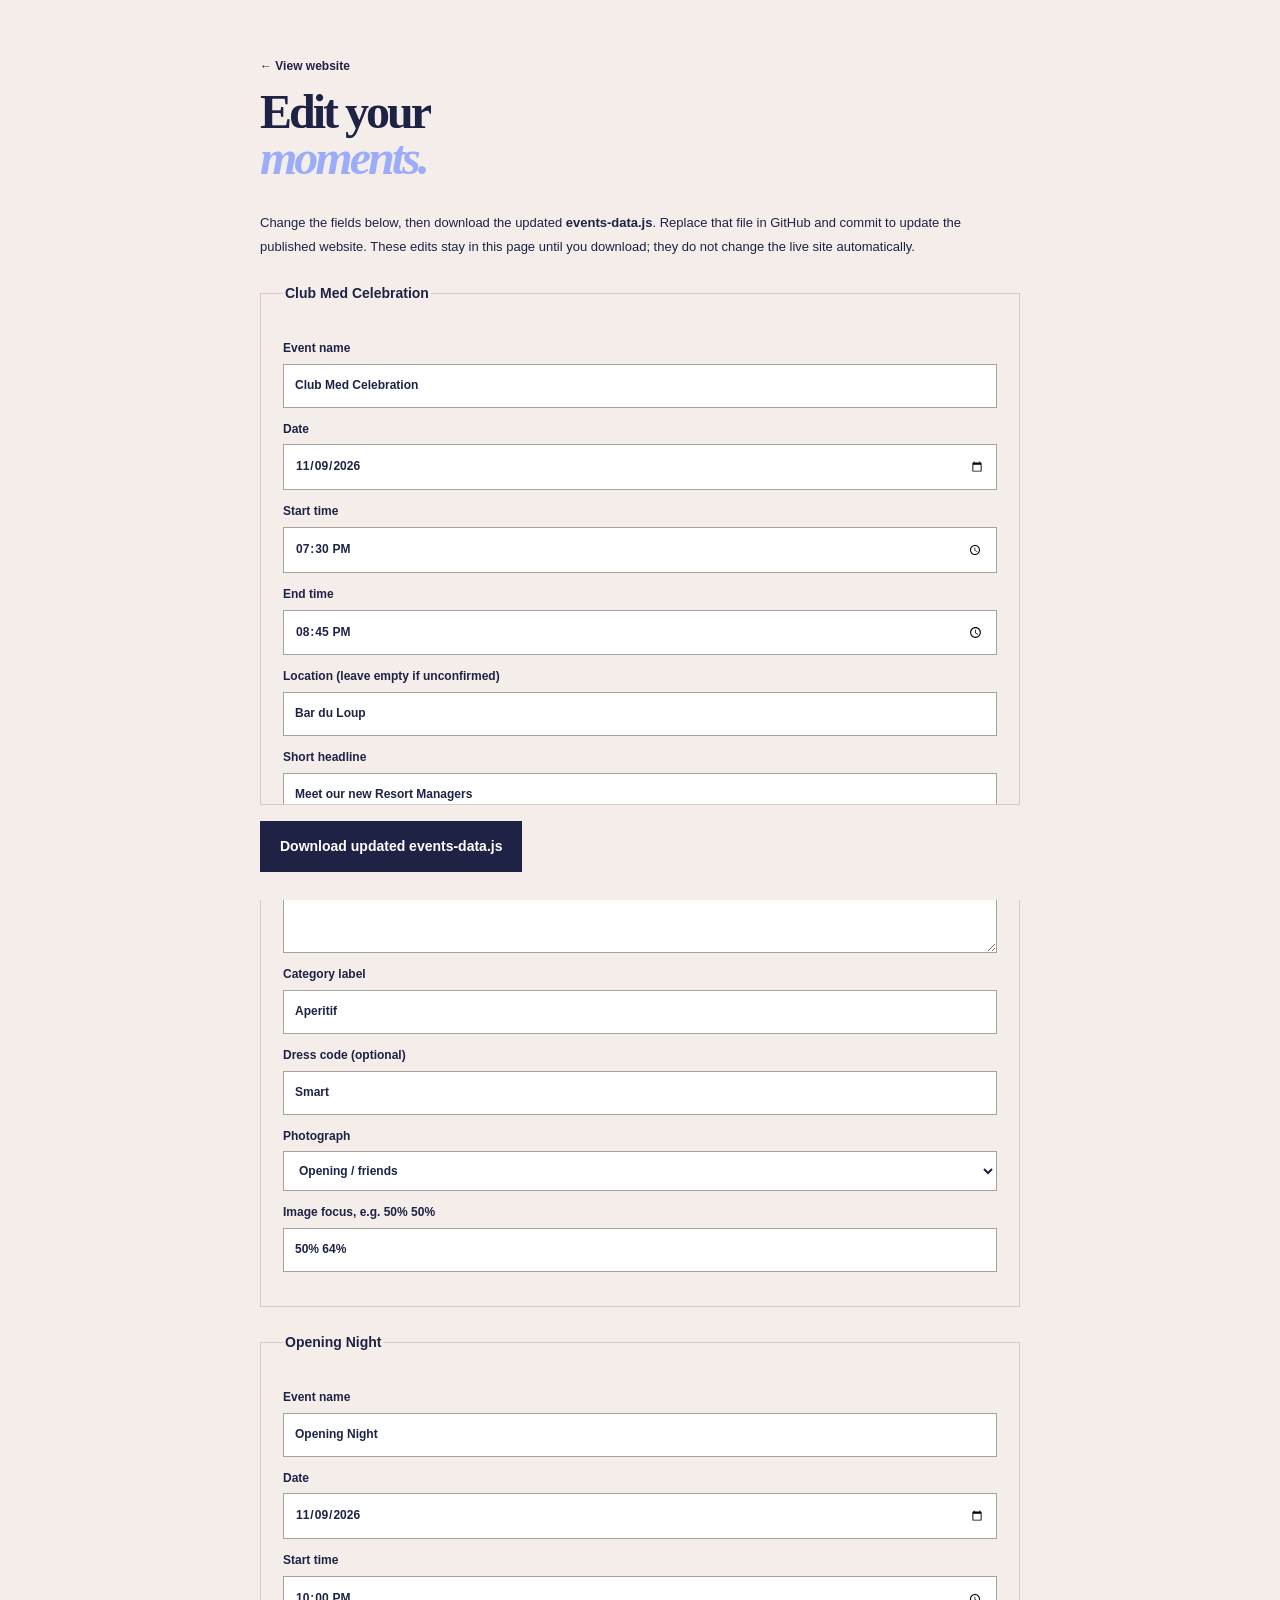
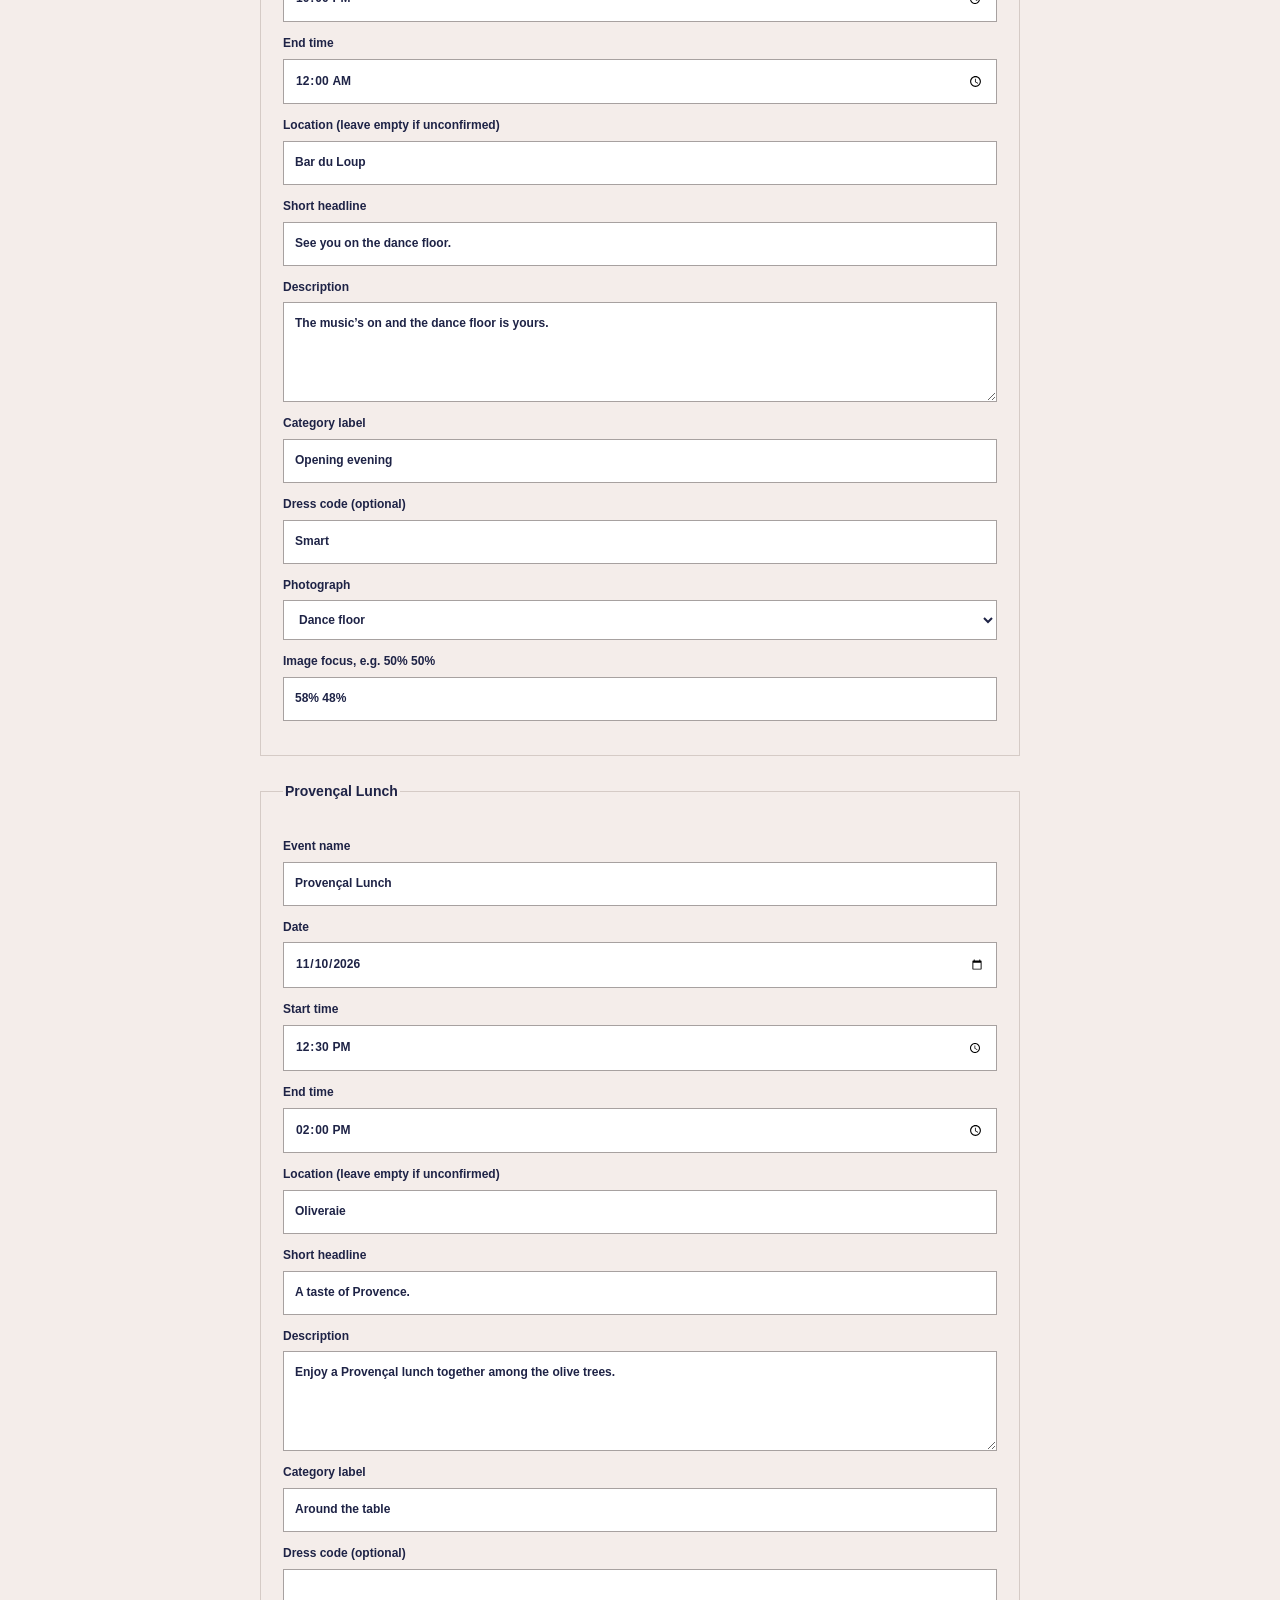
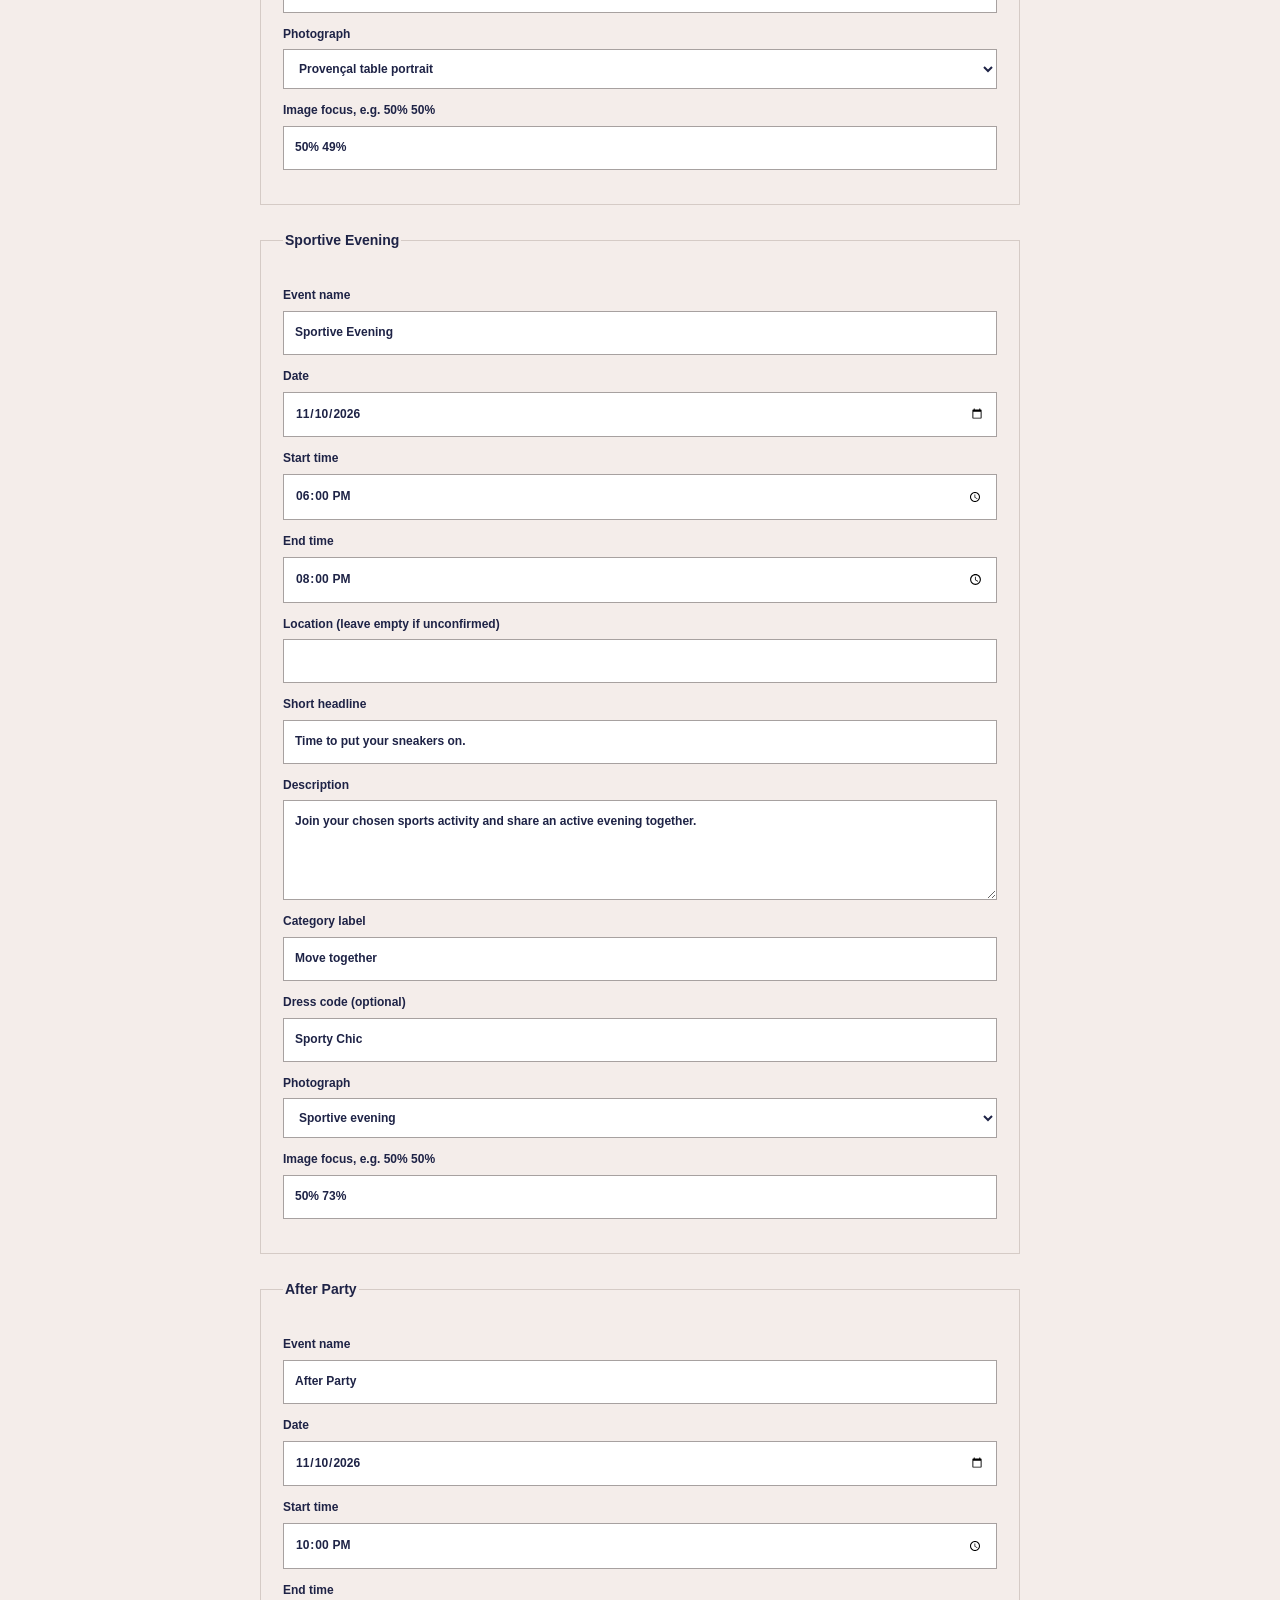
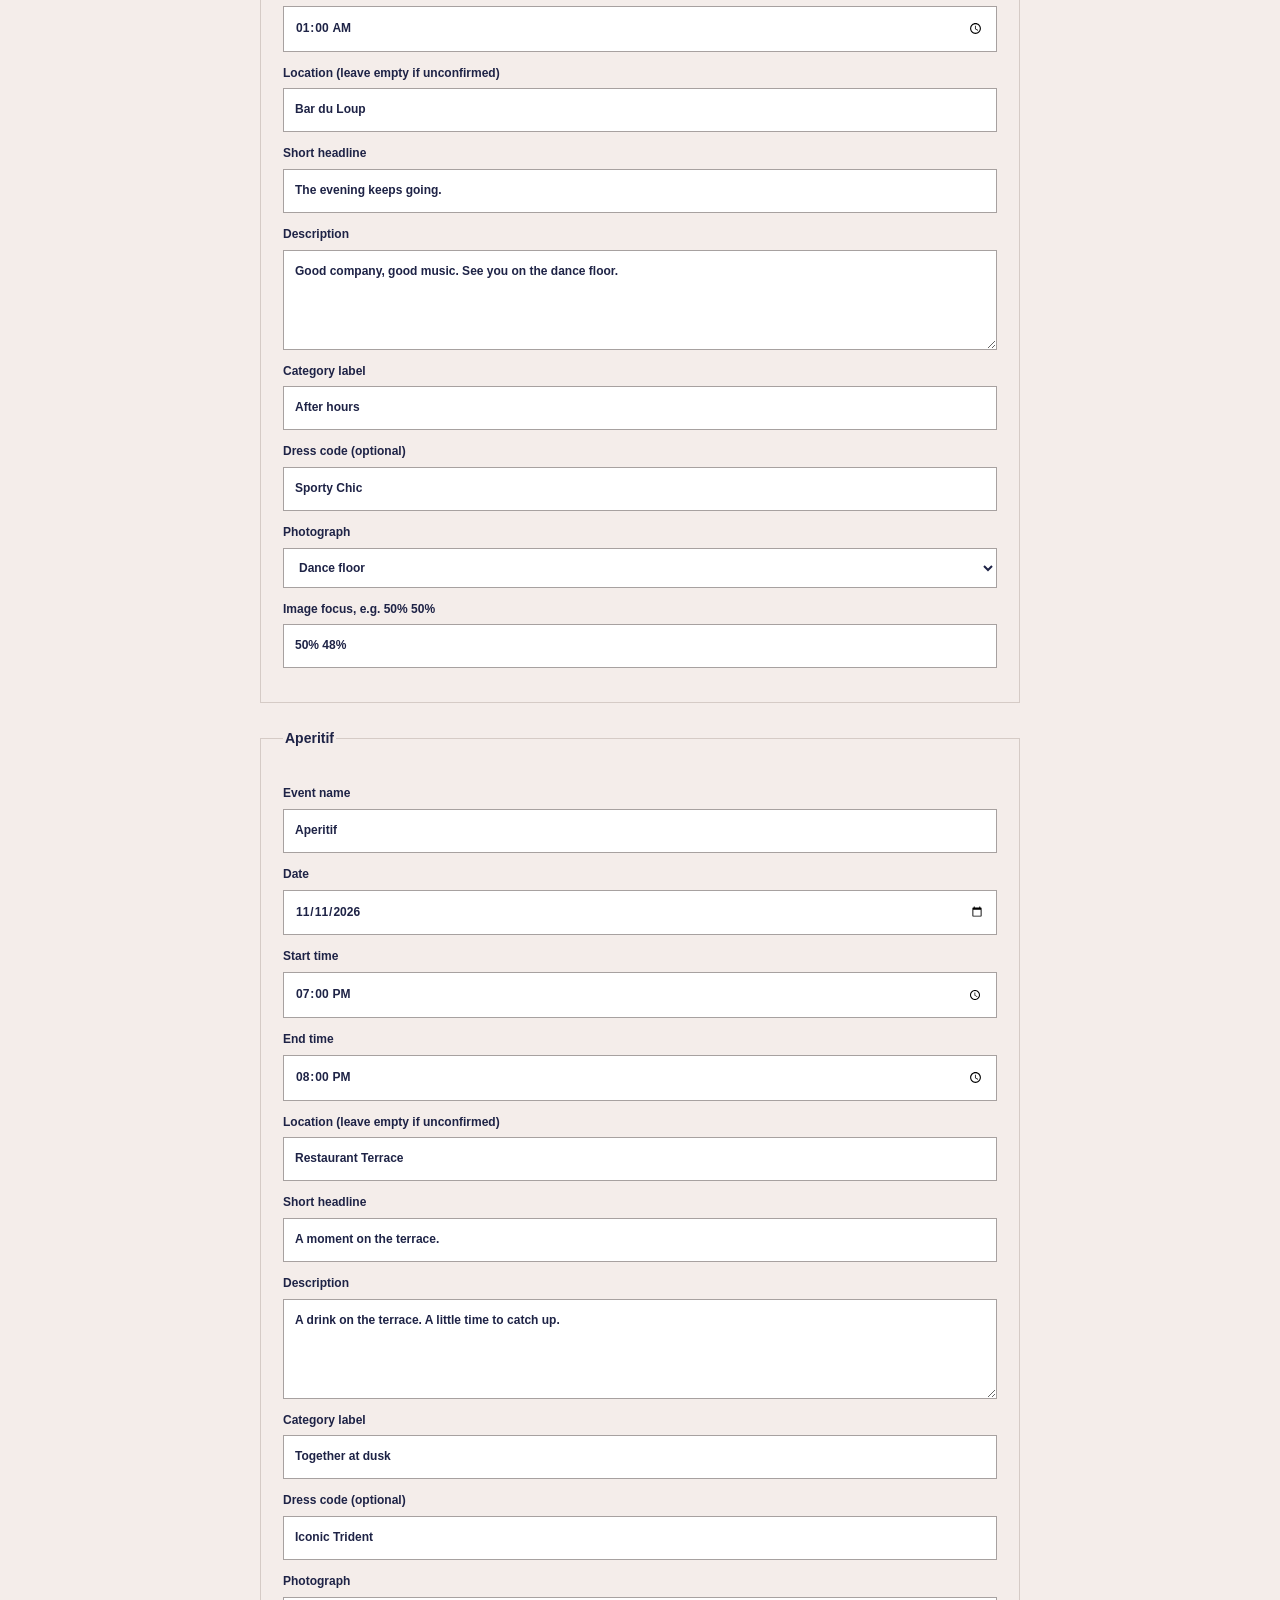
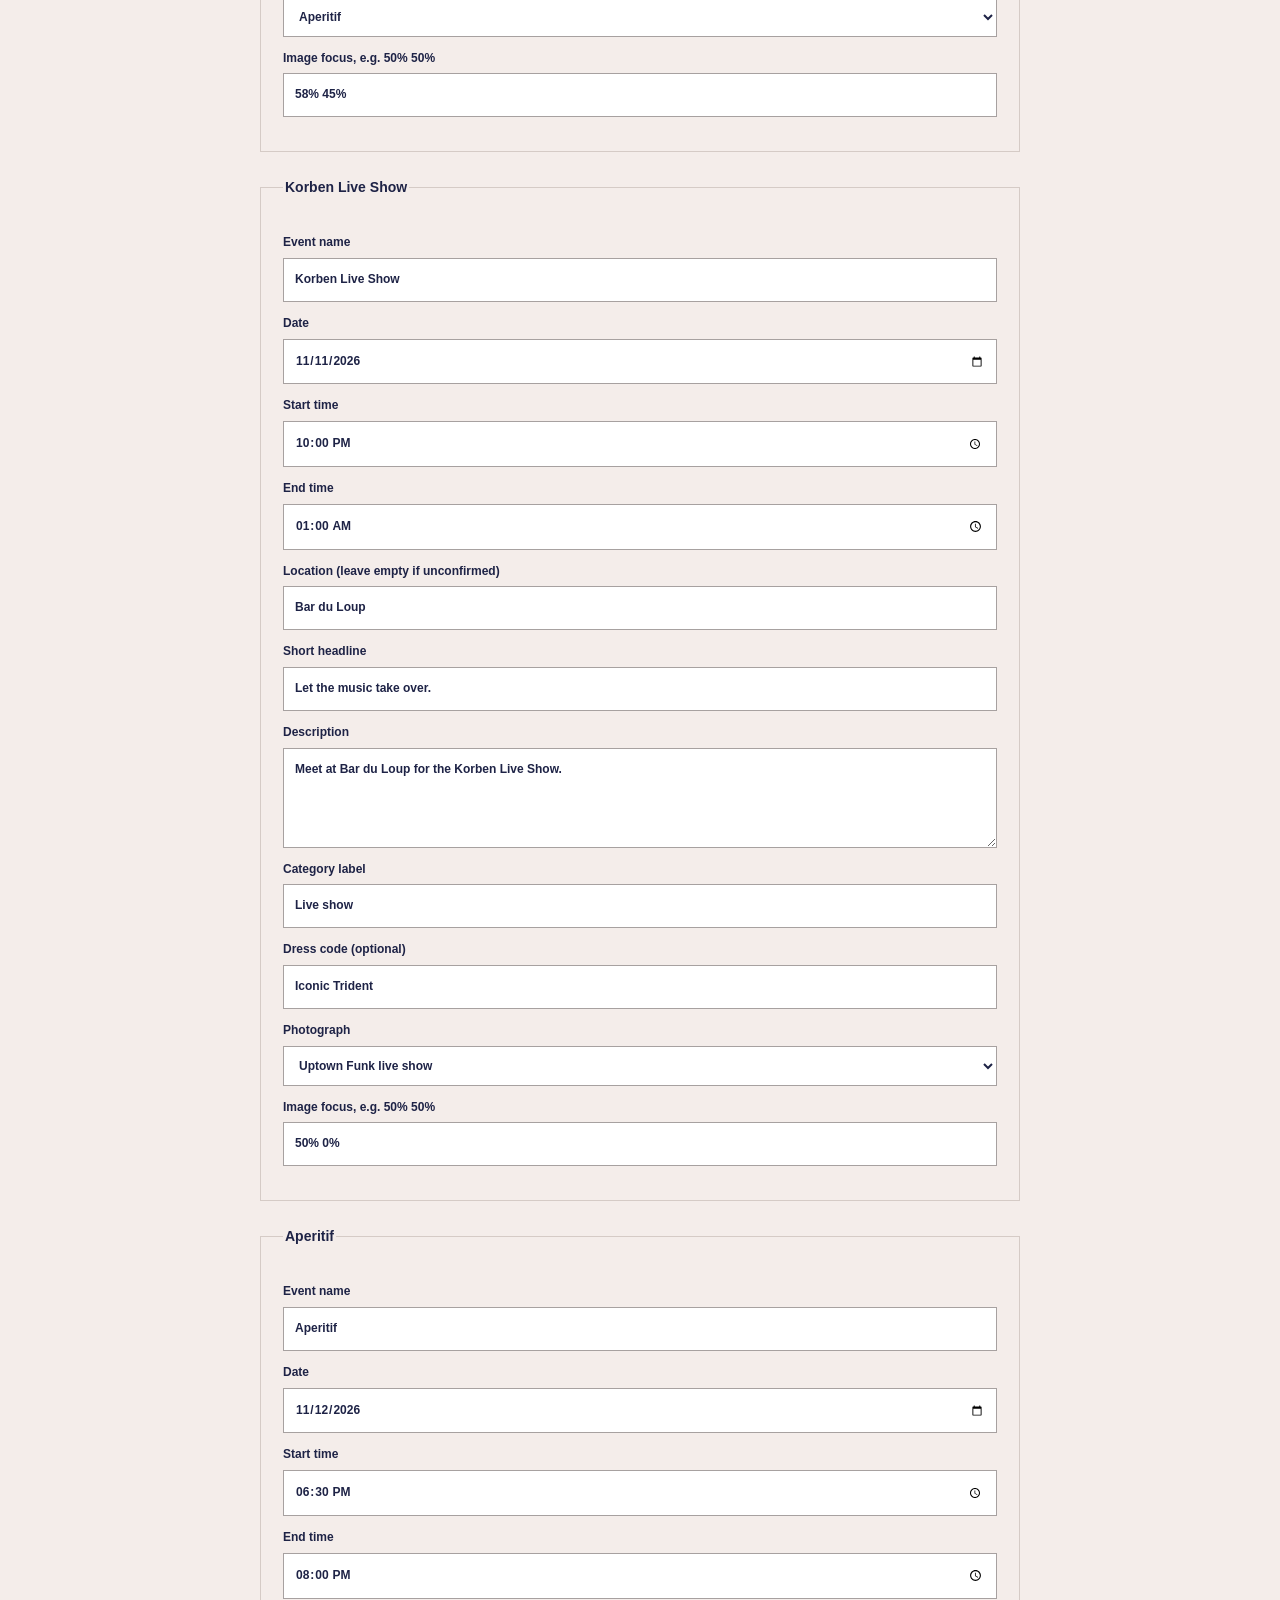
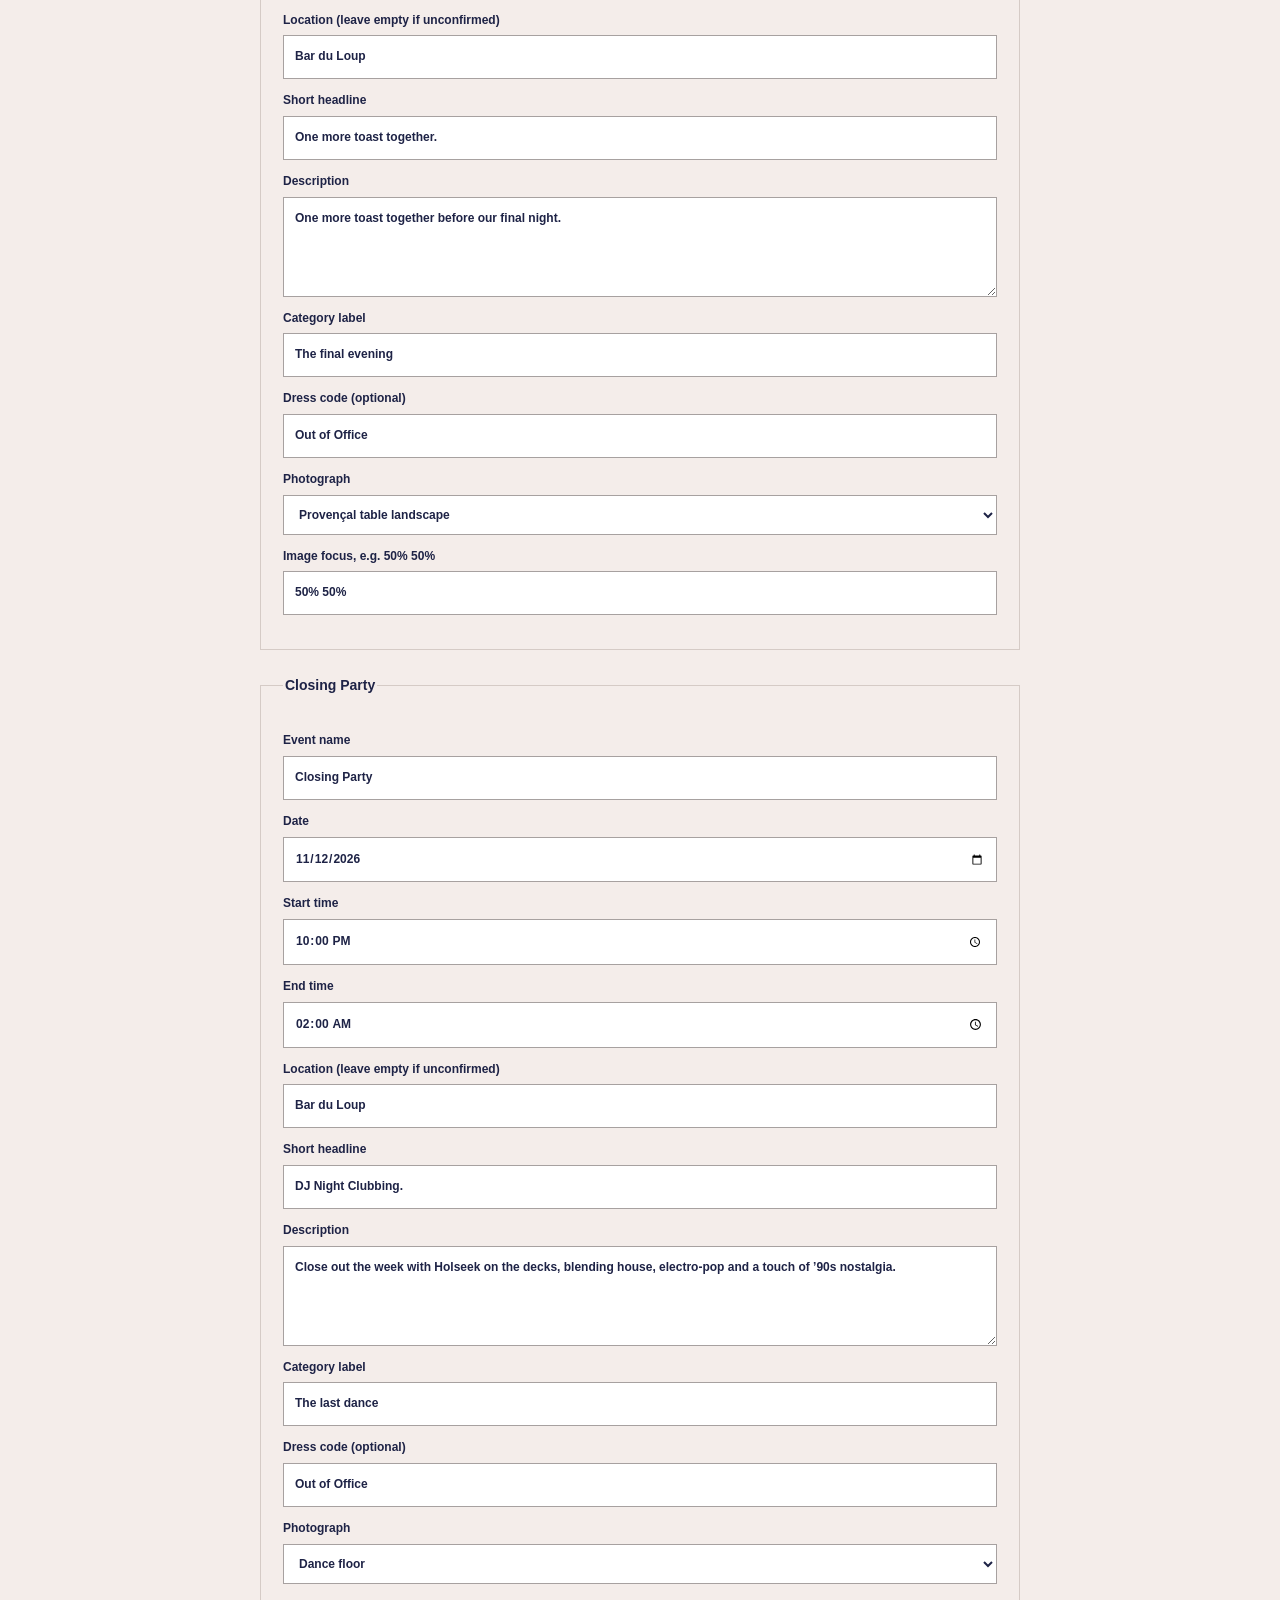
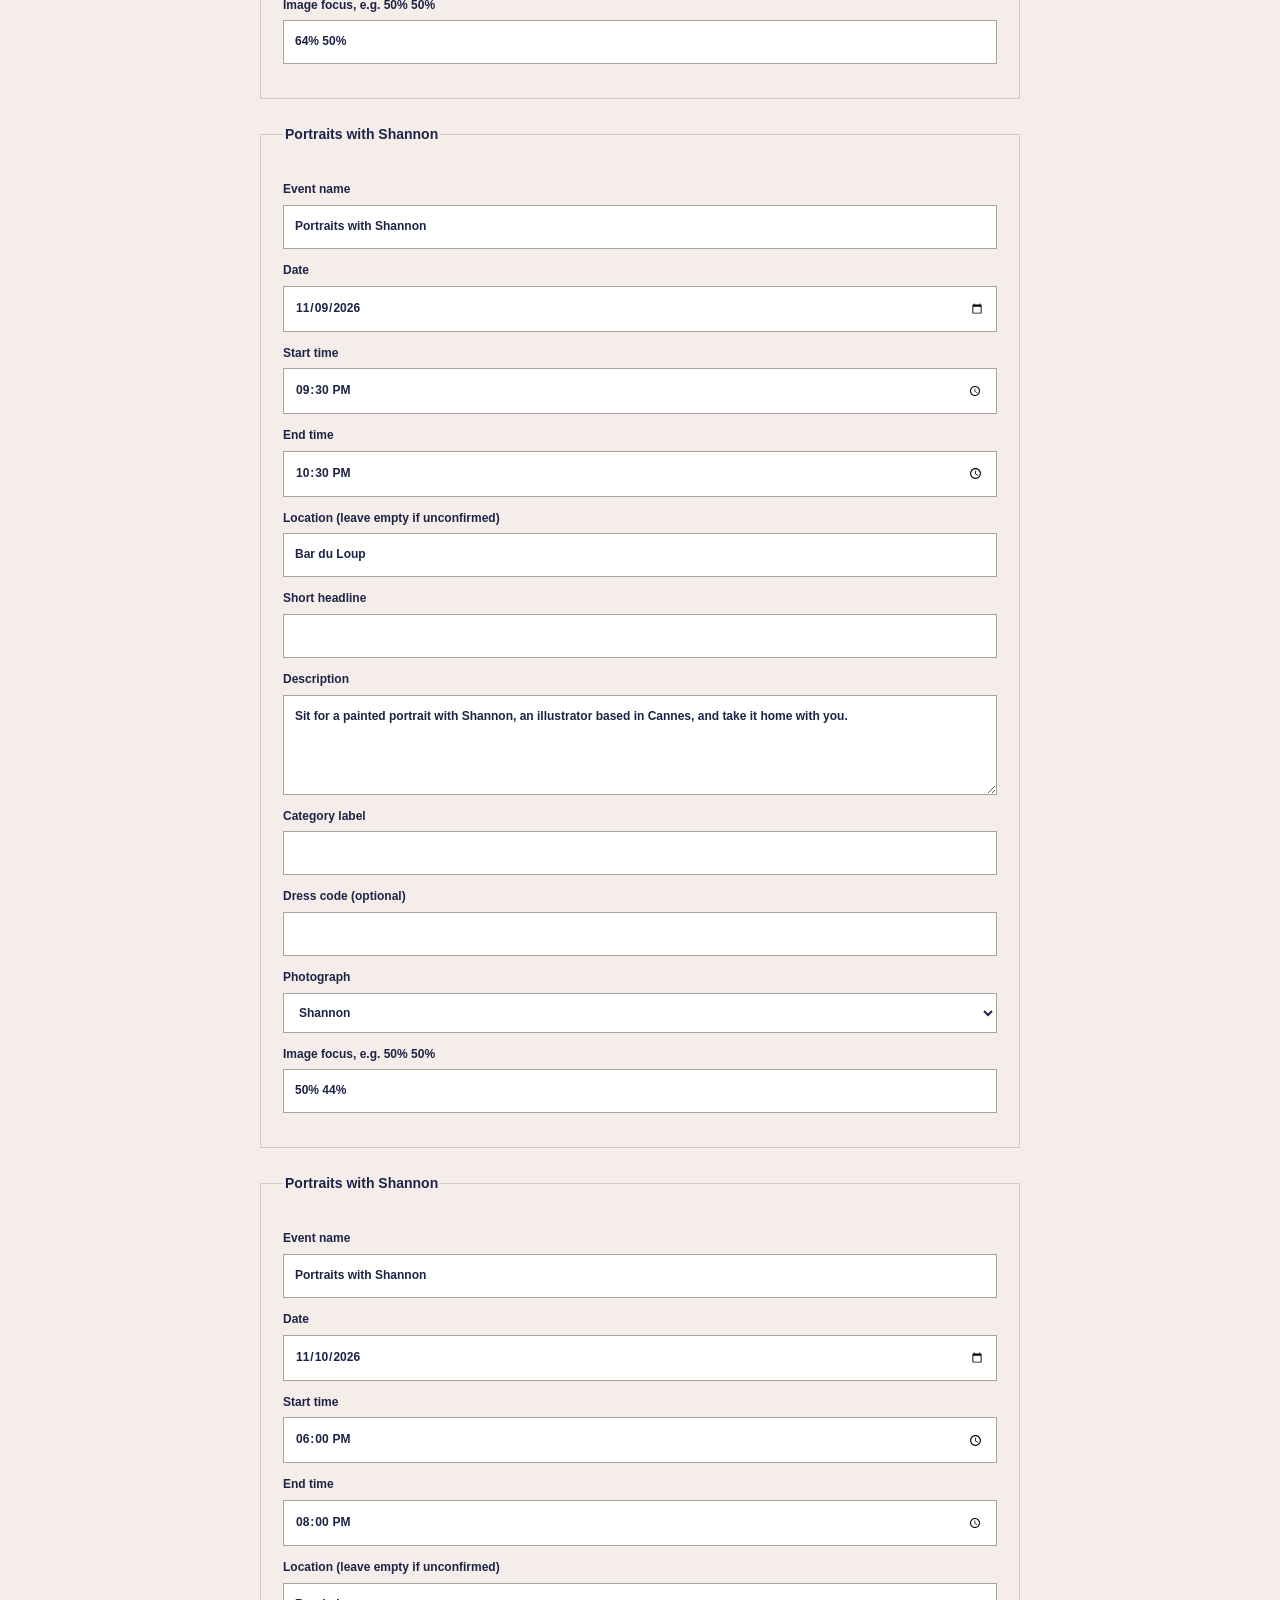
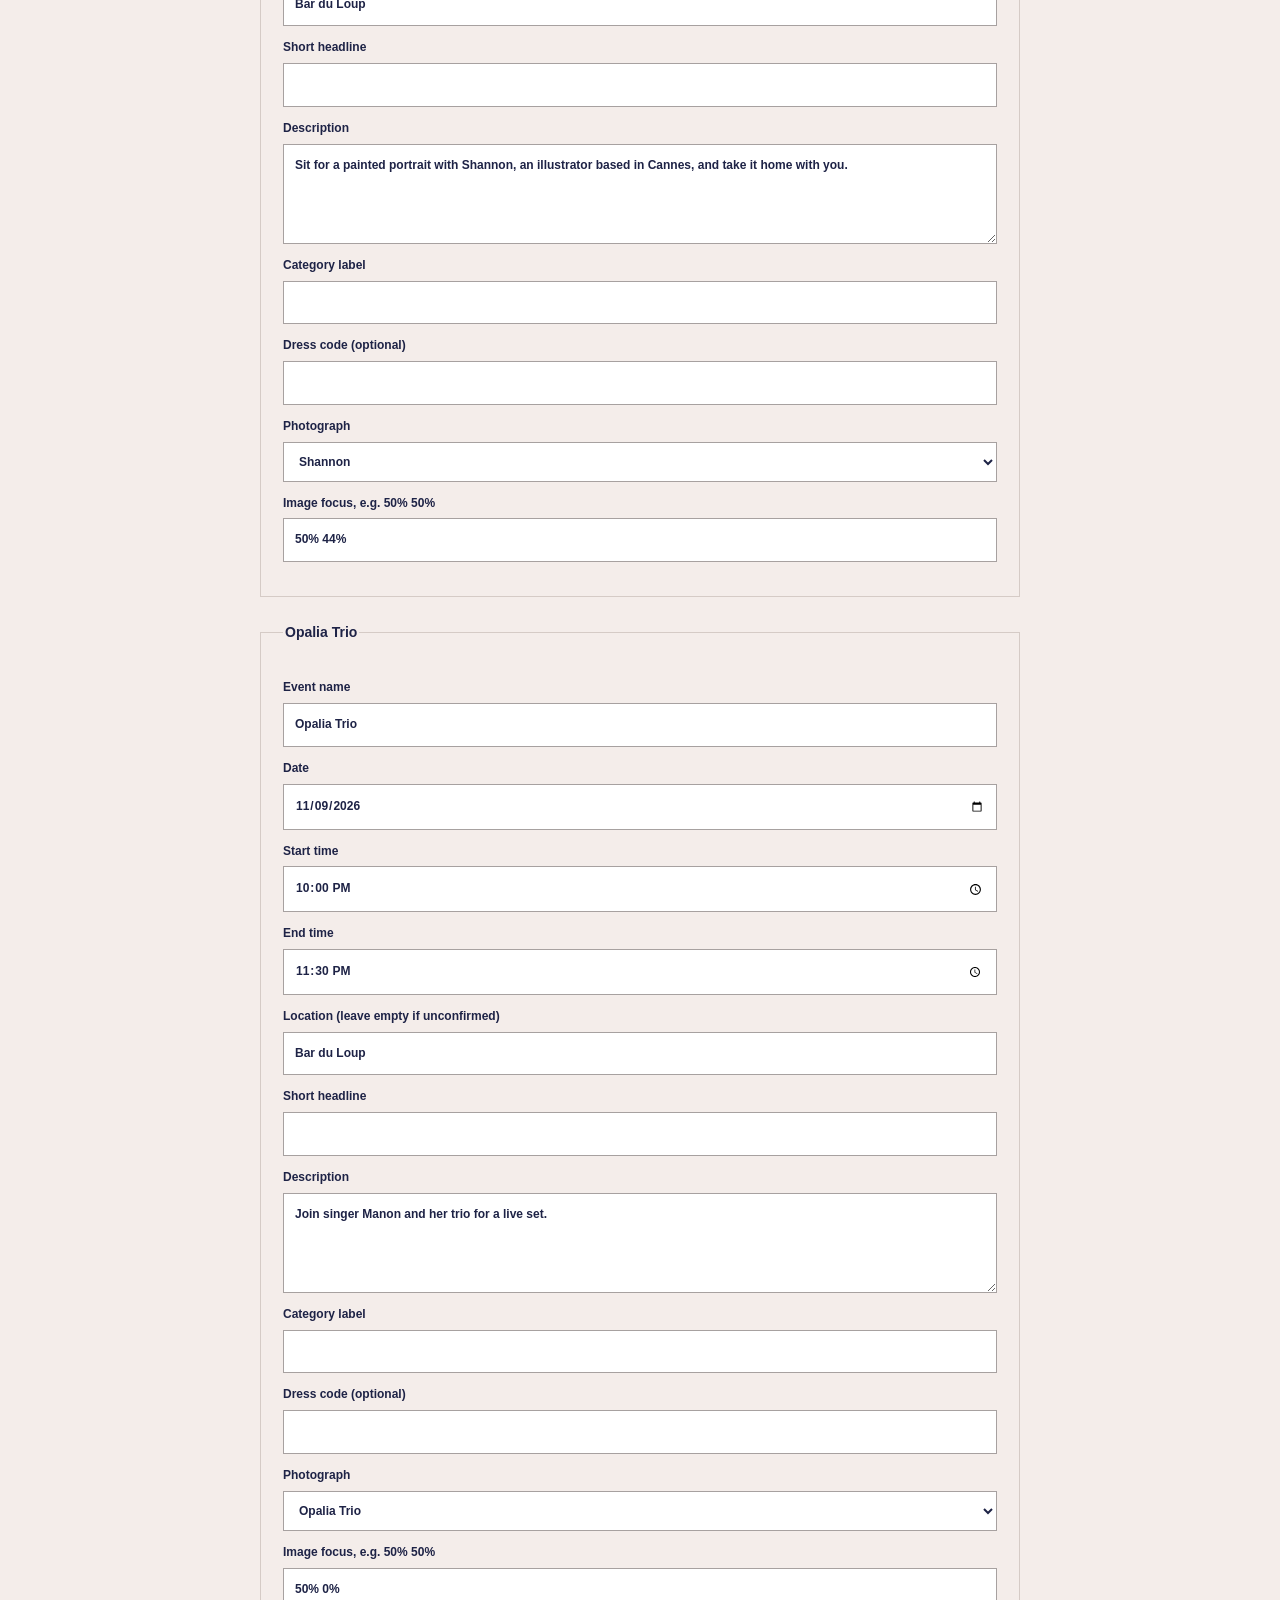
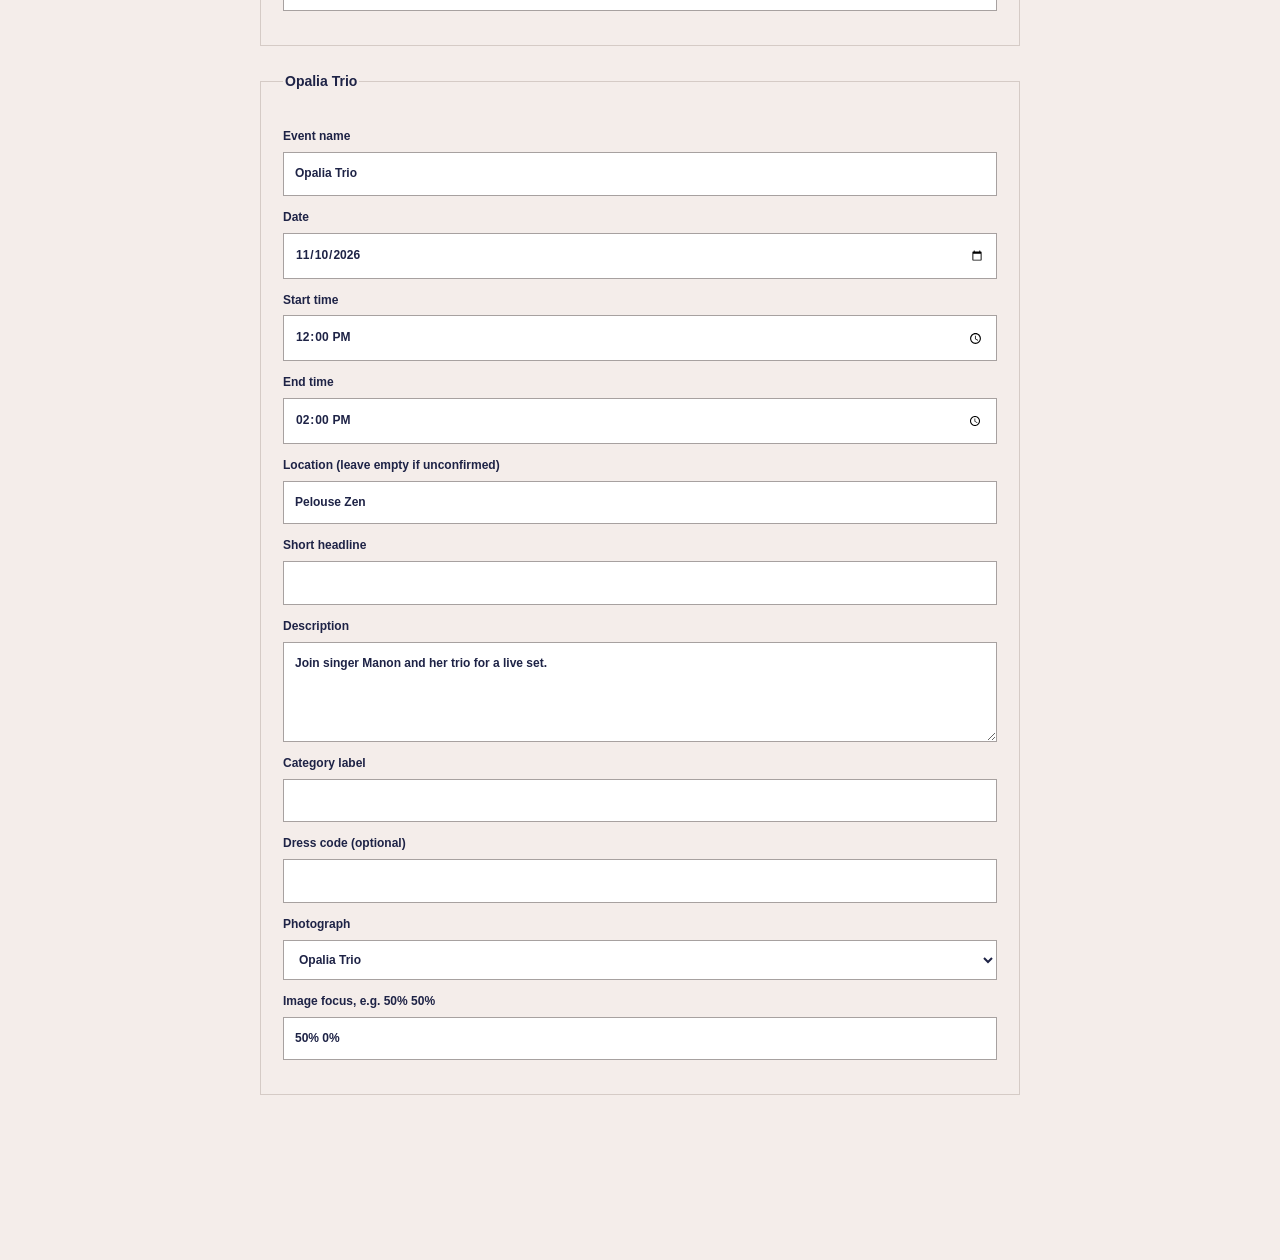
==== commit 7d0807d2: "Add files via upload" ====
--- a/editor.html
+++ b/editor.html
@@ -1 +1 @@
-<!doctype html><html lang="en"><head><meta charset="utf-8"><meta name="viewport" content="width=device-width,initial-scale=1"><title>Edit Live at Opio</title><link rel="stylesheet" href="styles.css?v=9"><style>body{background:var(--paper);color:var(--navy);--line:#d5cbc6}main{max-width:800px;margin:25px auto;padding:20px}h1{font-size:48px}h2{font-size:28px}fieldset{border:1px solid var(--line);padding:22px;margin:24px 0}legend{font-weight:700}label{display:block;font-size:12px;font-weight:700;margin:12px 0}input,textarea,select{width:100%;display:block;margin-top:5px;padding:11px;border:1px solid #a7a1a0;background:#fff;color:var(--navy);border-radius:0}textarea{min-height:100px}.row{display:grid;grid-template-columns:repeat(3,1fr);gap:12px}.save{position:sticky;bottom:0;background:var(--paper);padding:16px 0;border-top:1px solid var(--line)}.save button{background:var(--navy);color:white;border:0;padding:14px 20px;font-weight:700}.help{font-size:13px;line-height:1.8}#status{font-size:12px;color:#28553c}@media(max-width:500px){main{padding:16px;margin:0}.row{grid-template-columns:1fr}fieldset{padding:16px}}</style><script defer src="events-data.js?v=15"></script><script defer src="editor.js?v=14"></script></head><body><main><a class="back" href="index.html">← View website</a><h1>Edit your <em>moments.</em></h1><p class="help">Change the fields below, then download the updated <strong>events-data.js</strong>. Replace that file in GitHub and commit to update the published website. These edits stay in this page until you download; they do not change the live site automatically.</p><form id="editor"><div id="fields"></div><div class="save"><button type="submit">Download updated events-data.js</button><p id="status" role="status"></p></div></form></main></body></html>
+<!doctype html><html lang="en"><head><meta charset="utf-8"><meta name="viewport" content="width=device-width,initial-scale=1"><title>Edit Live at Opio</title><link rel="stylesheet" href="styles.css?v=9"><style>body{background:var(--paper);color:var(--navy);--line:#d5cbc6}main{max-width:800px;margin:25px auto;padding:20px}h1{font-size:48px}h2{font-size:28px}fieldset{border:1px solid var(--line);padding:22px;margin:24px 0}legend{font-weight:700}label{display:block;font-size:12px;font-weight:700;margin:12px 0}input,textarea,select{width:100%;display:block;margin-top:5px;padding:11px;border:1px solid #a7a1a0;background:#fff;color:var(--navy);border-radius:0}textarea{min-height:100px}.row{display:grid;grid-template-columns:repeat(3,1fr);gap:12px}.save{position:sticky;bottom:0;background:var(--paper);padding:16px 0;border-top:1px solid var(--line)}.save button{background:var(--navy);color:white;border:0;padding:14px 20px;font-weight:700}.help{font-size:13px;line-height:1.8}#status{font-size:12px;color:#28553c}@media(max-width:500px){main{padding:16px;margin:0}.row{grid-template-columns:1fr}fieldset{padding:16px}}</style><script defer src="events-data.js?v=17"></script><script defer src="editor.js?v=14"></script></head><body><main><a class="back" href="index.html">← View website</a><h1>Edit your <em>moments.</em></h1><p class="help">Change the fields below, then download the updated <strong>events-data.js</strong>. Replace that file in GitHub and commit to update the published website. These edits stay in this page until you download; they do not change the live site automatically.</p><form id="editor"><div id="fields"></div><div class="save"><button type="submit">Download updated events-data.js</button><p id="status" role="status"></p></div></form></main></body></html>
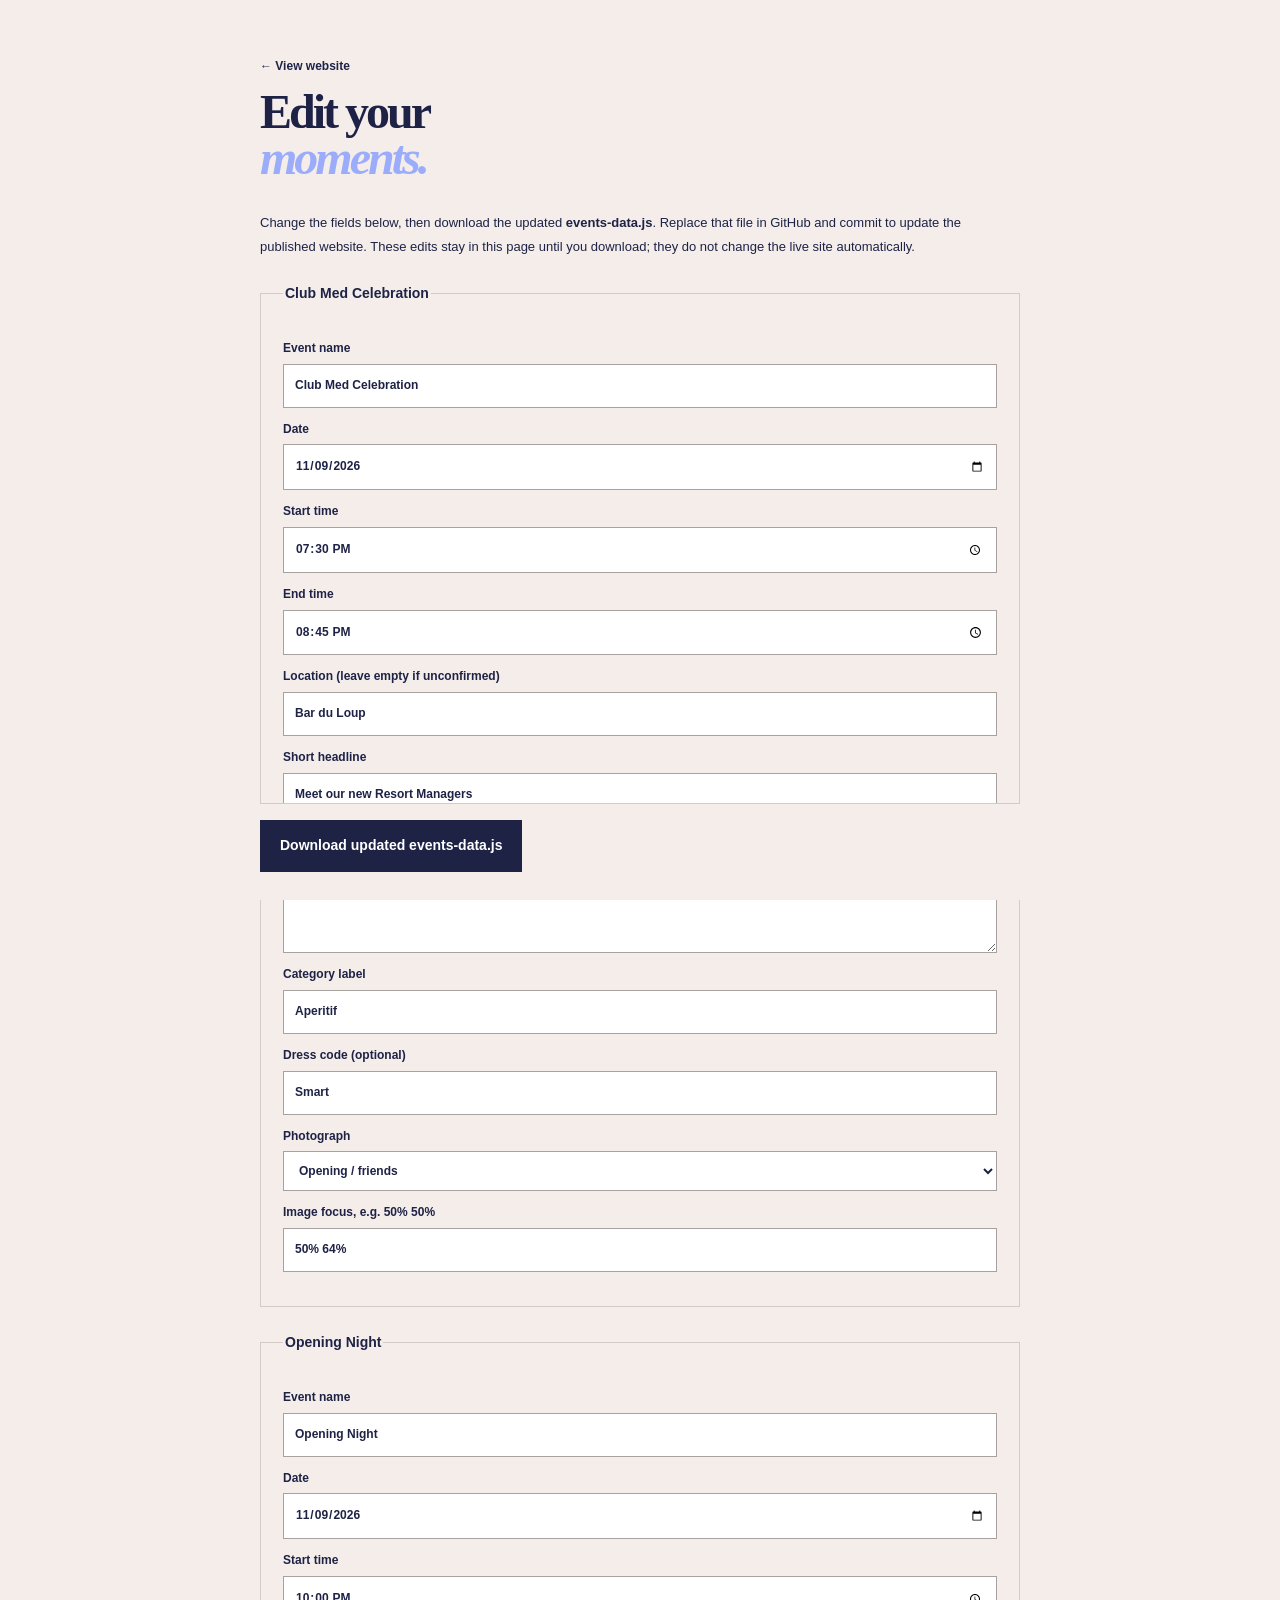
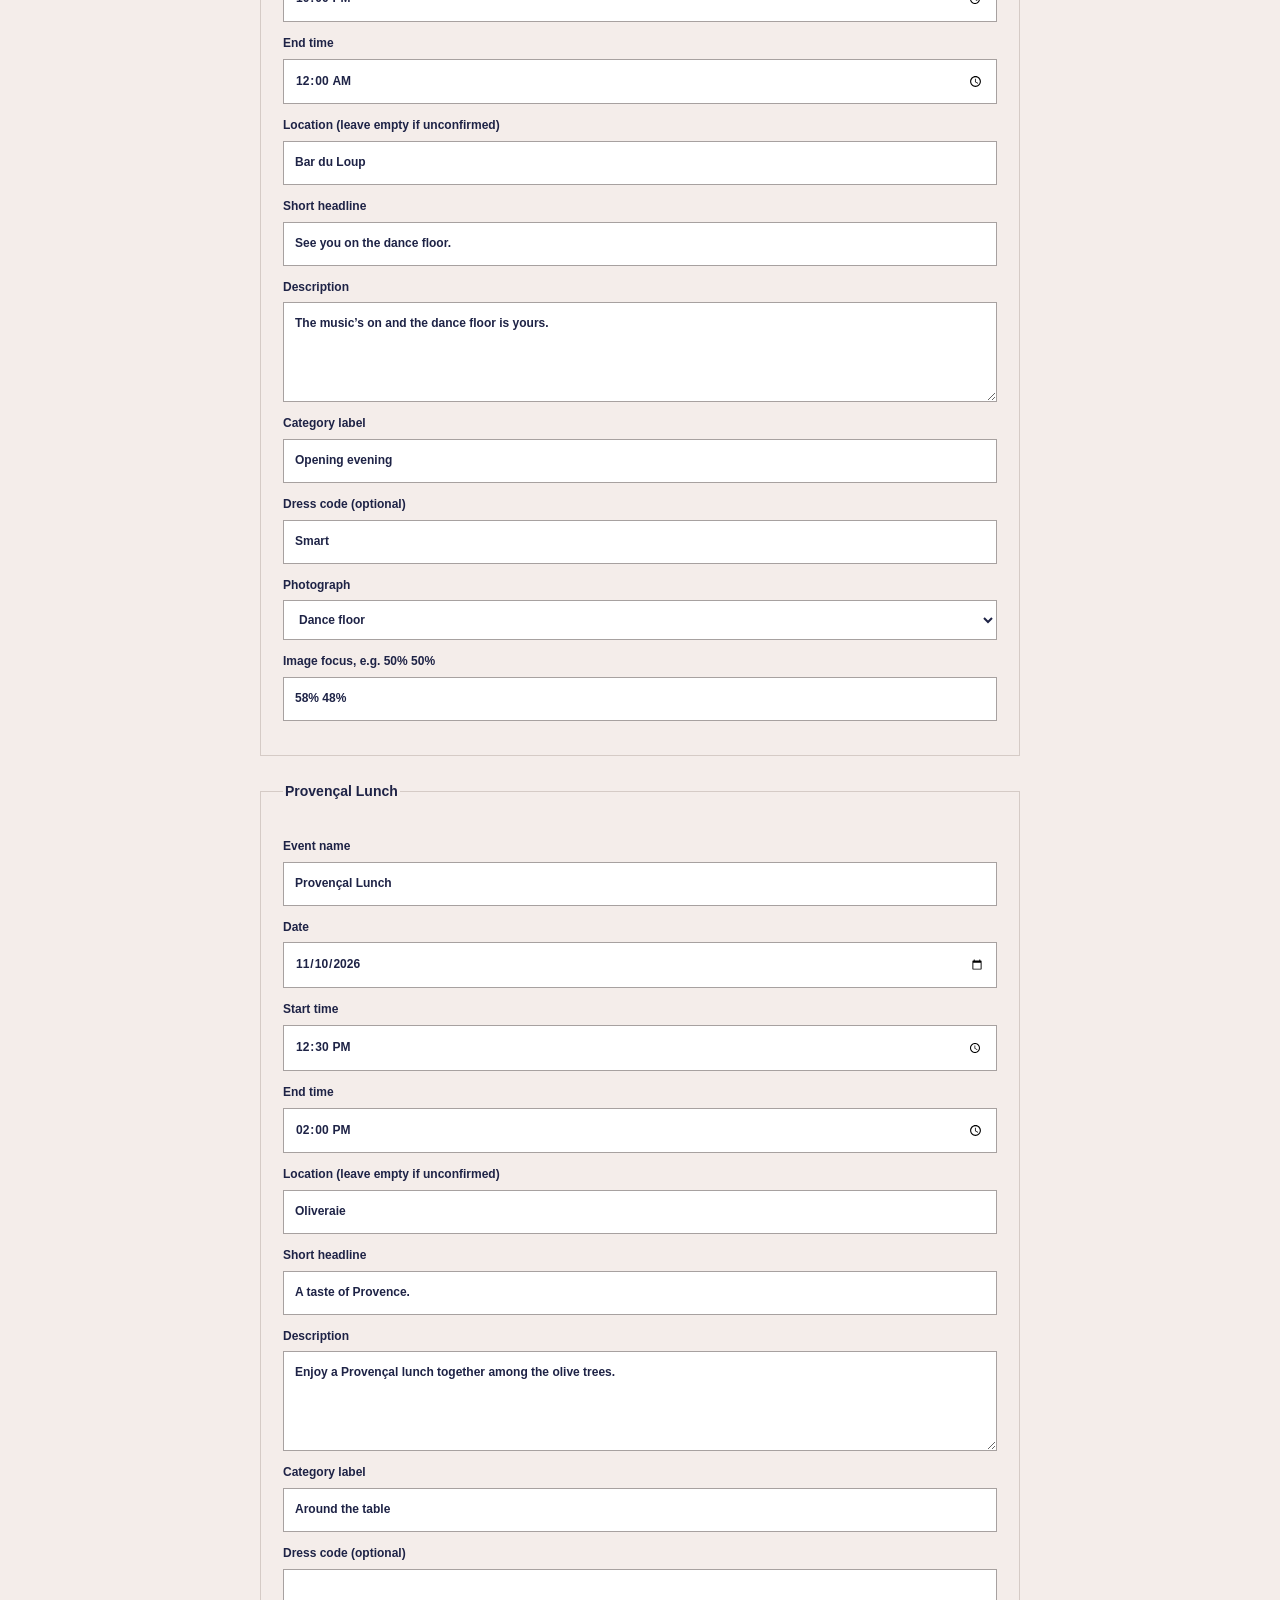
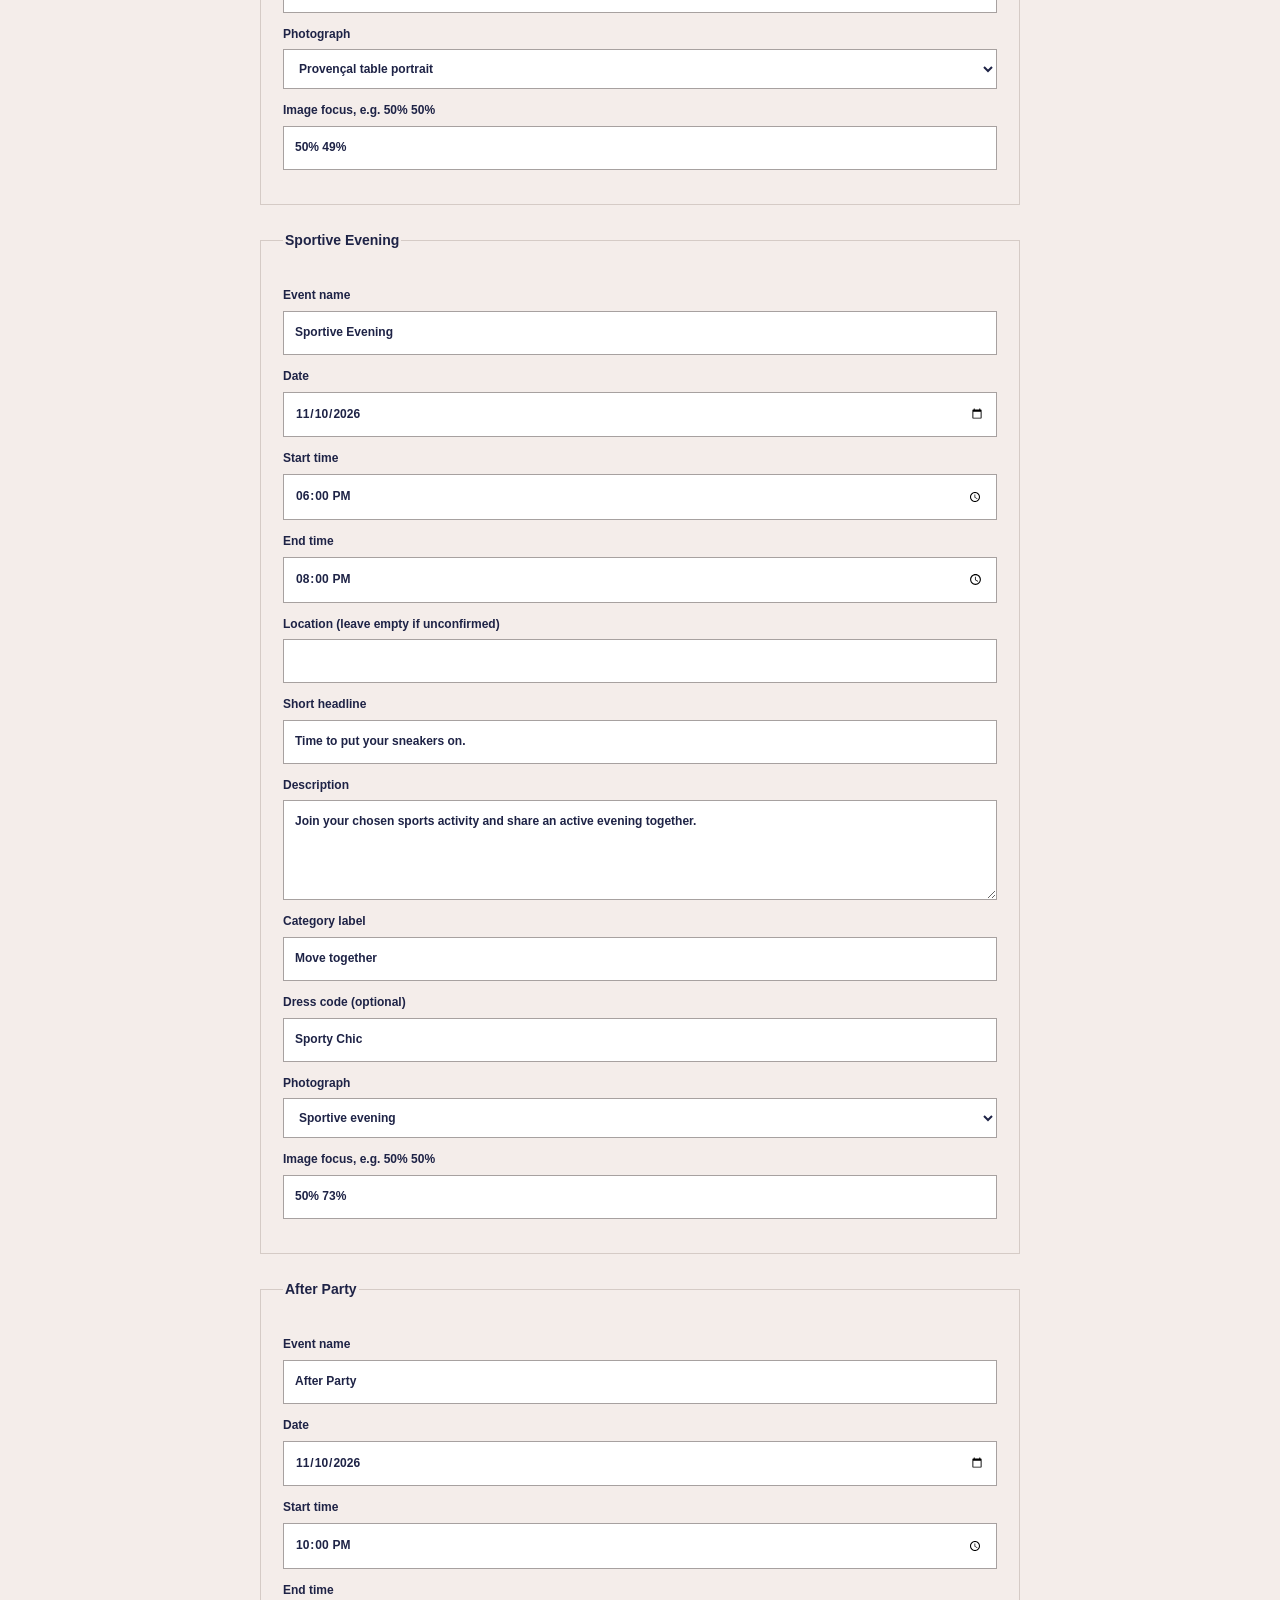
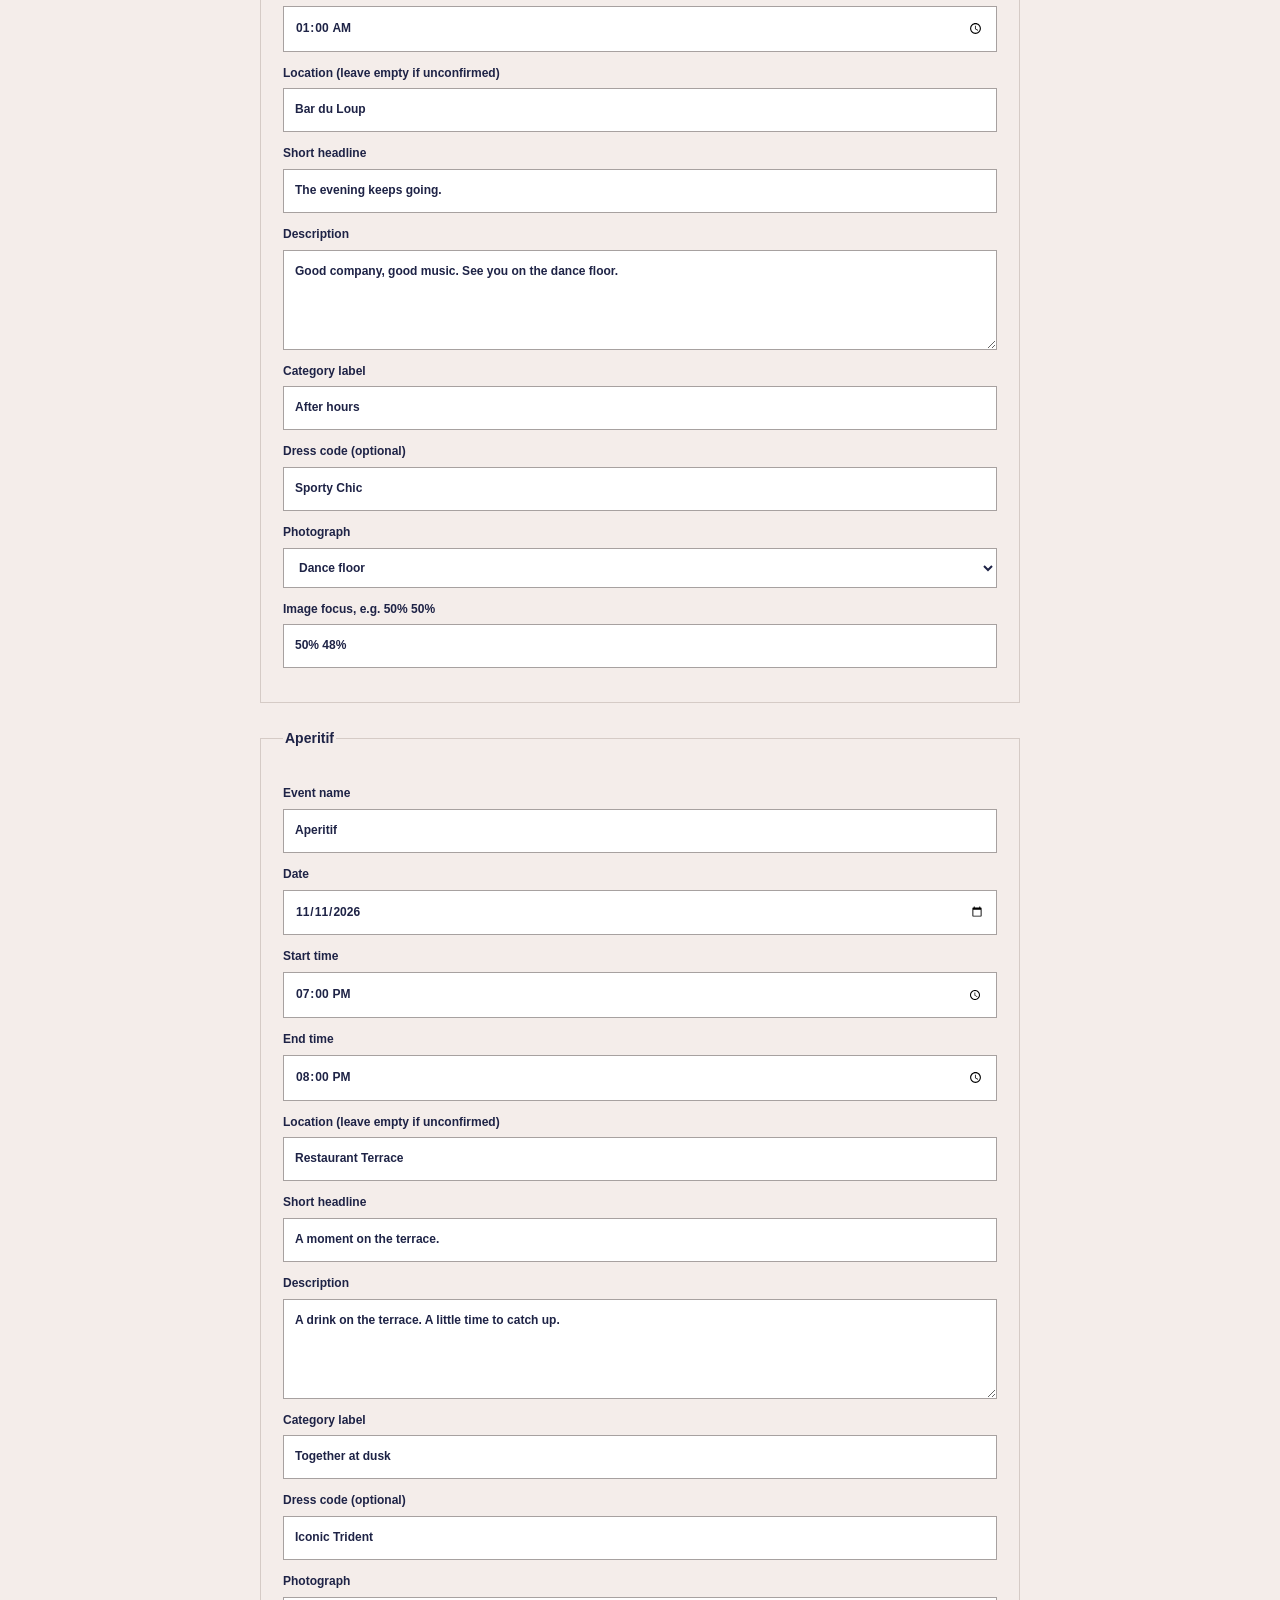
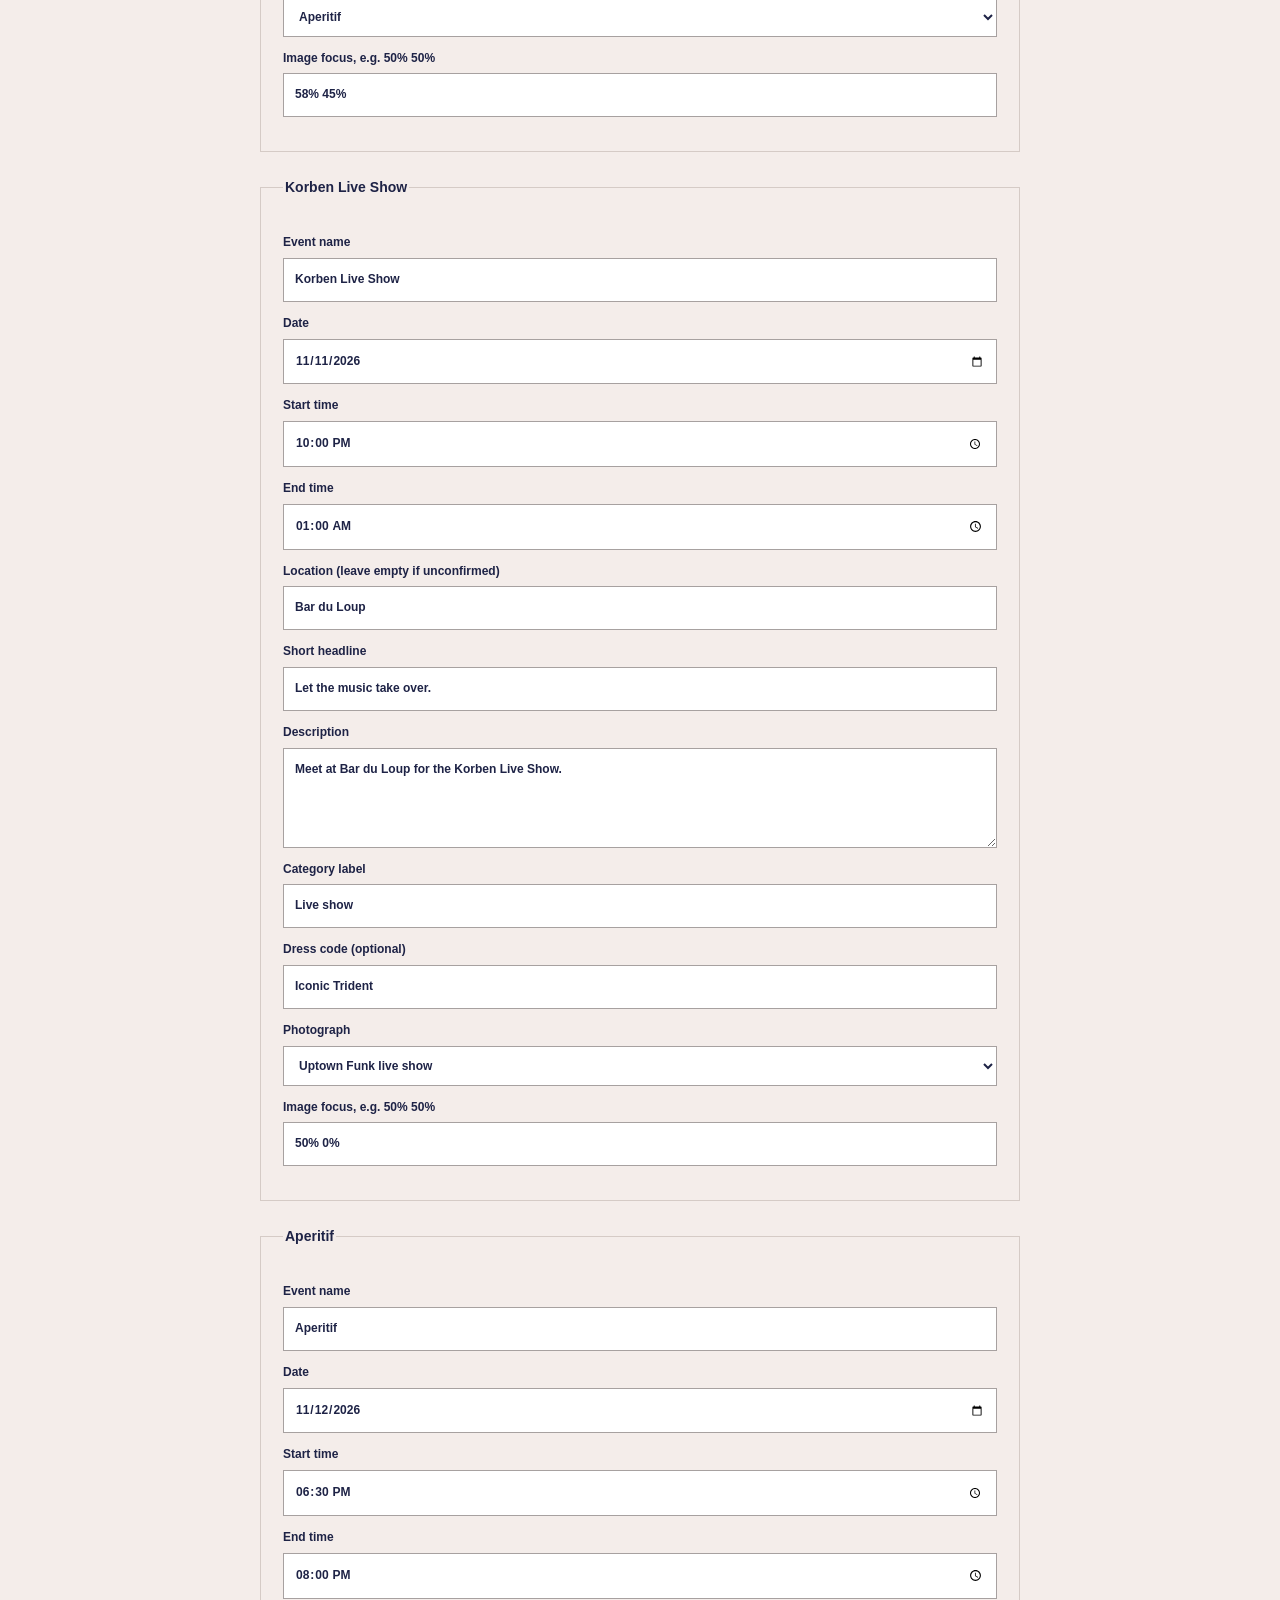
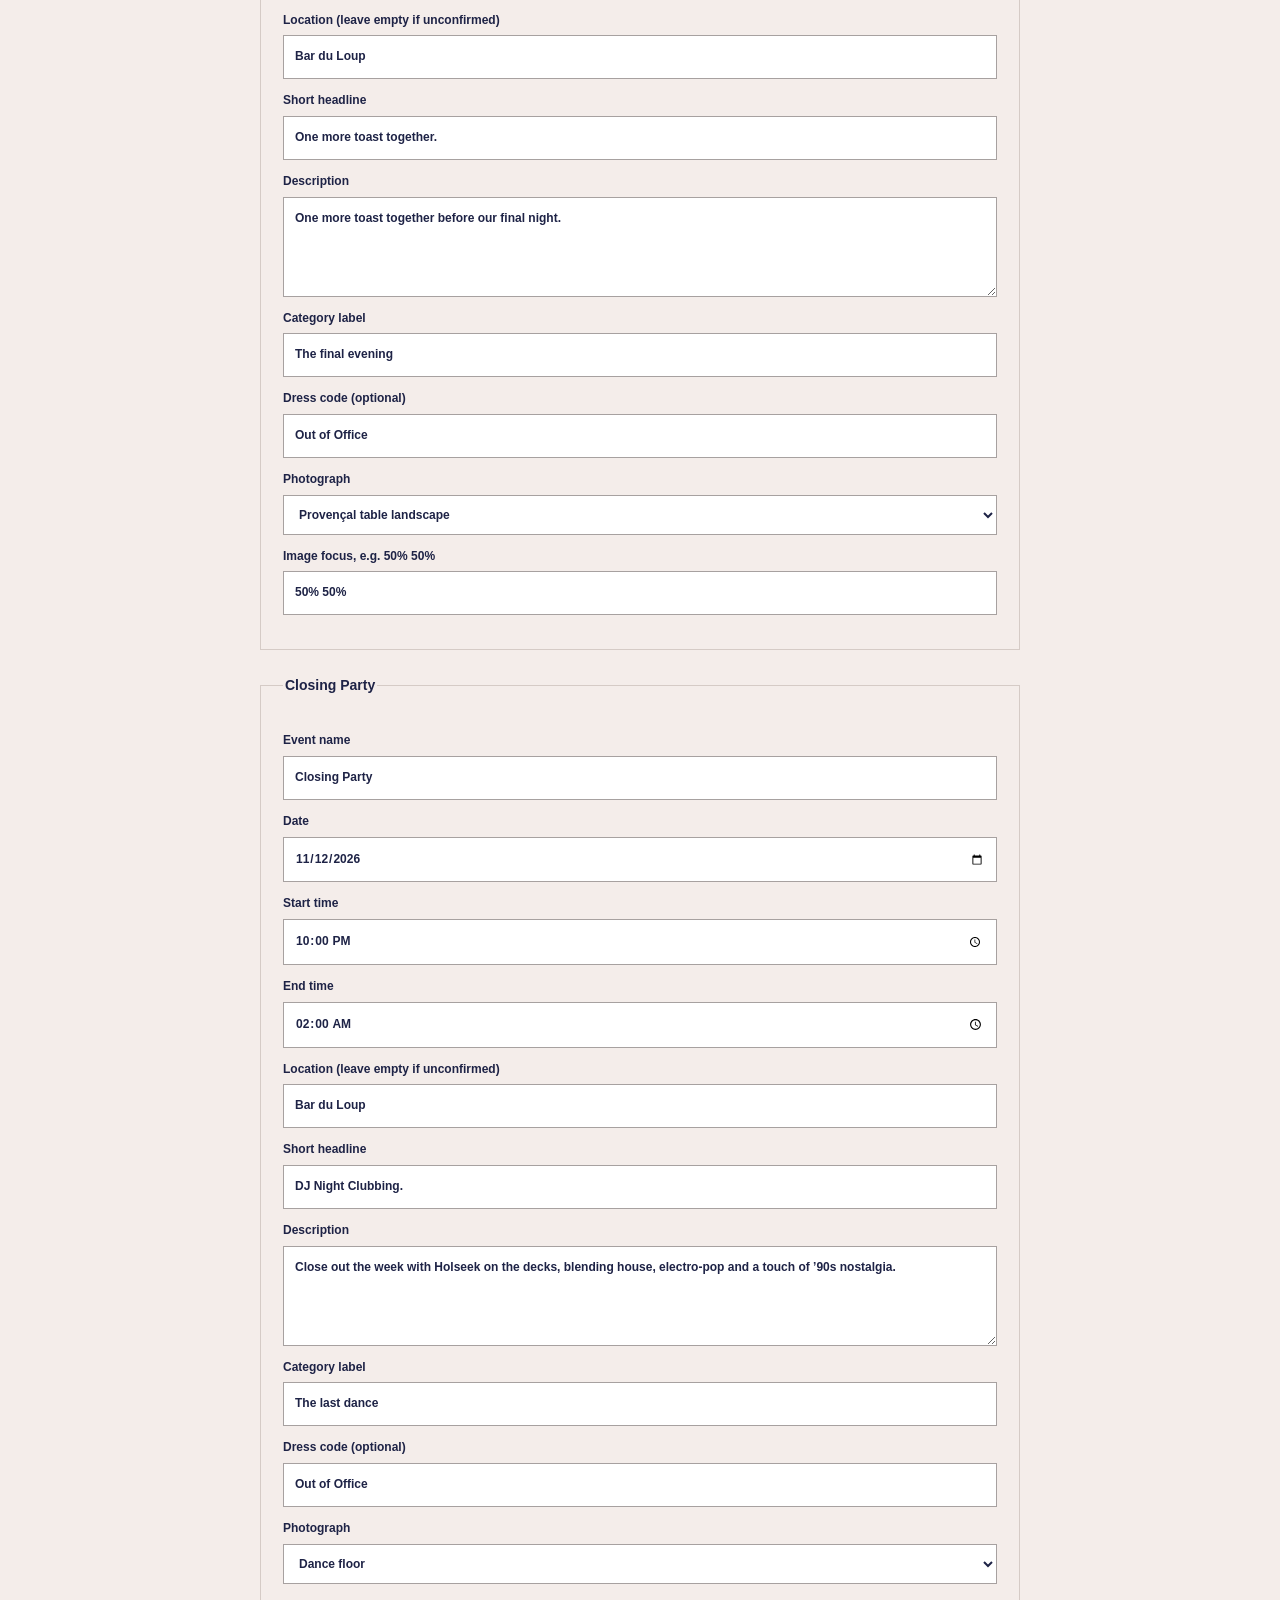
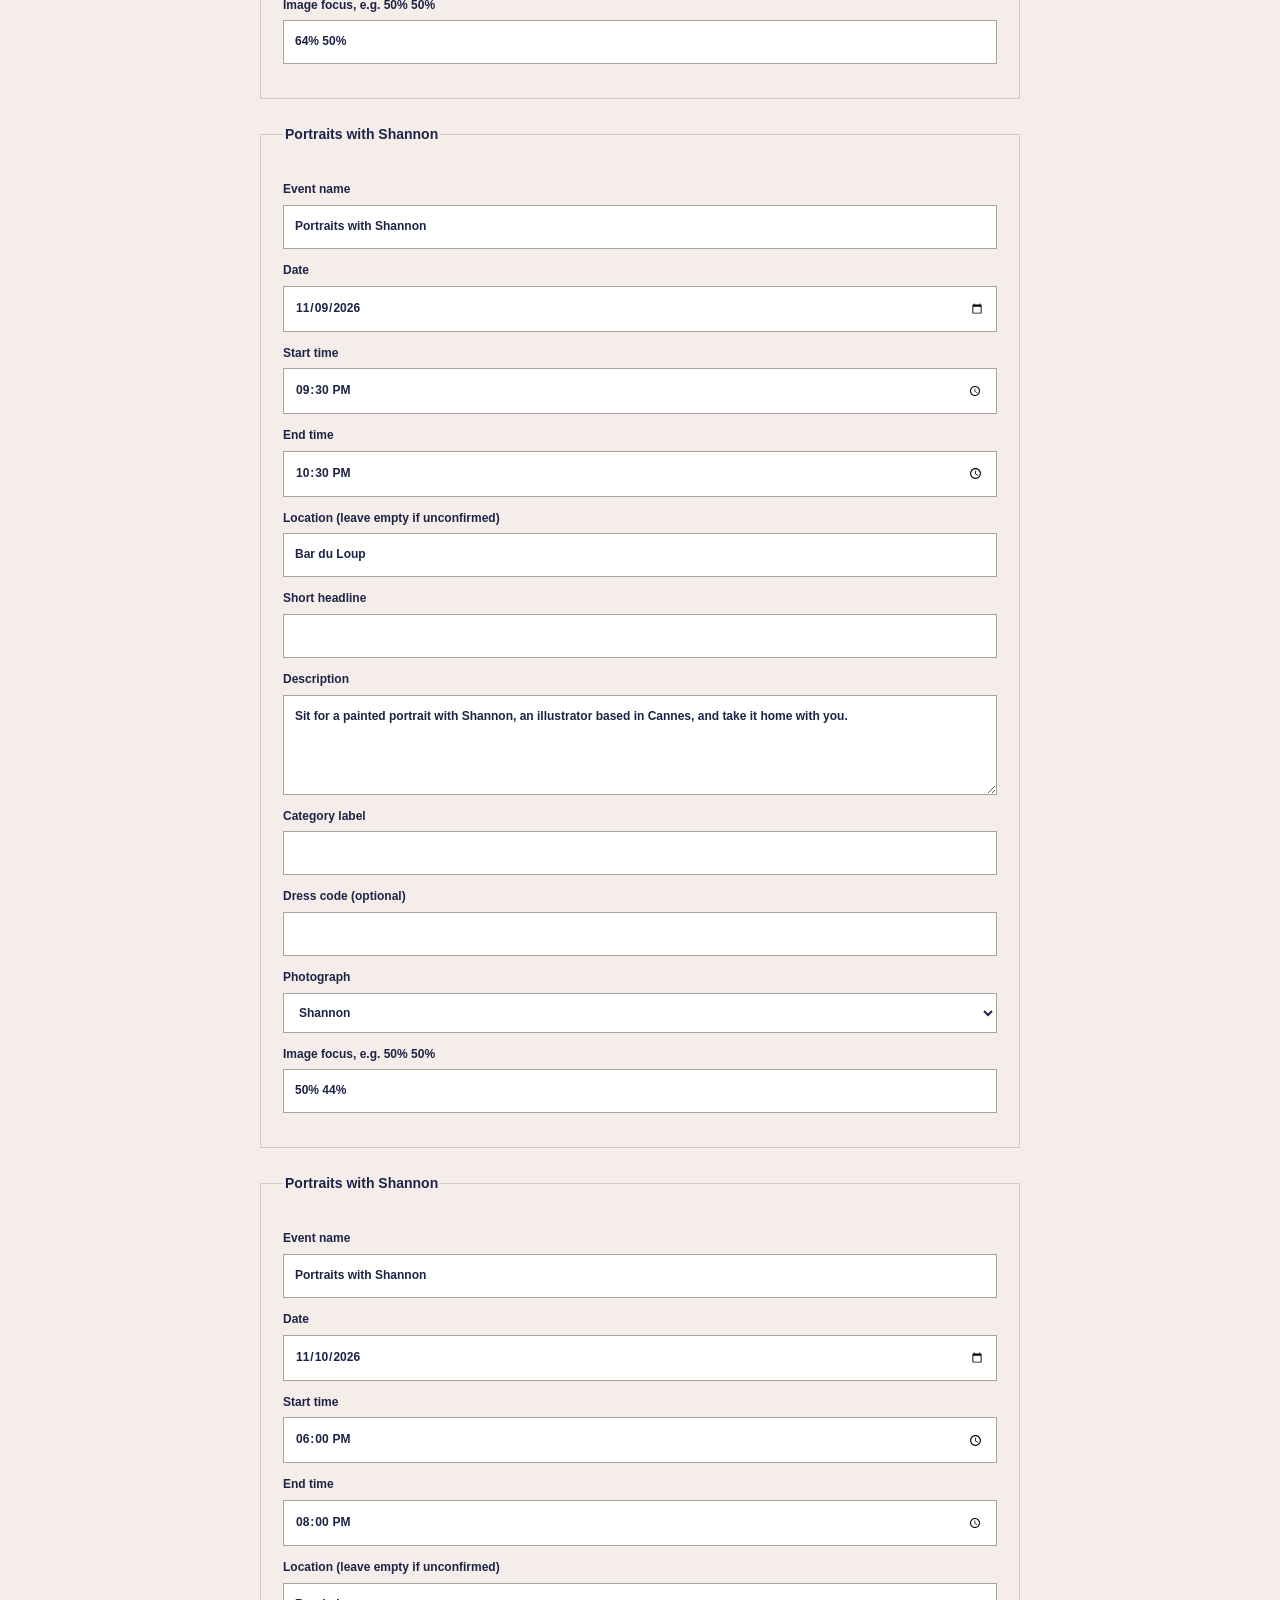
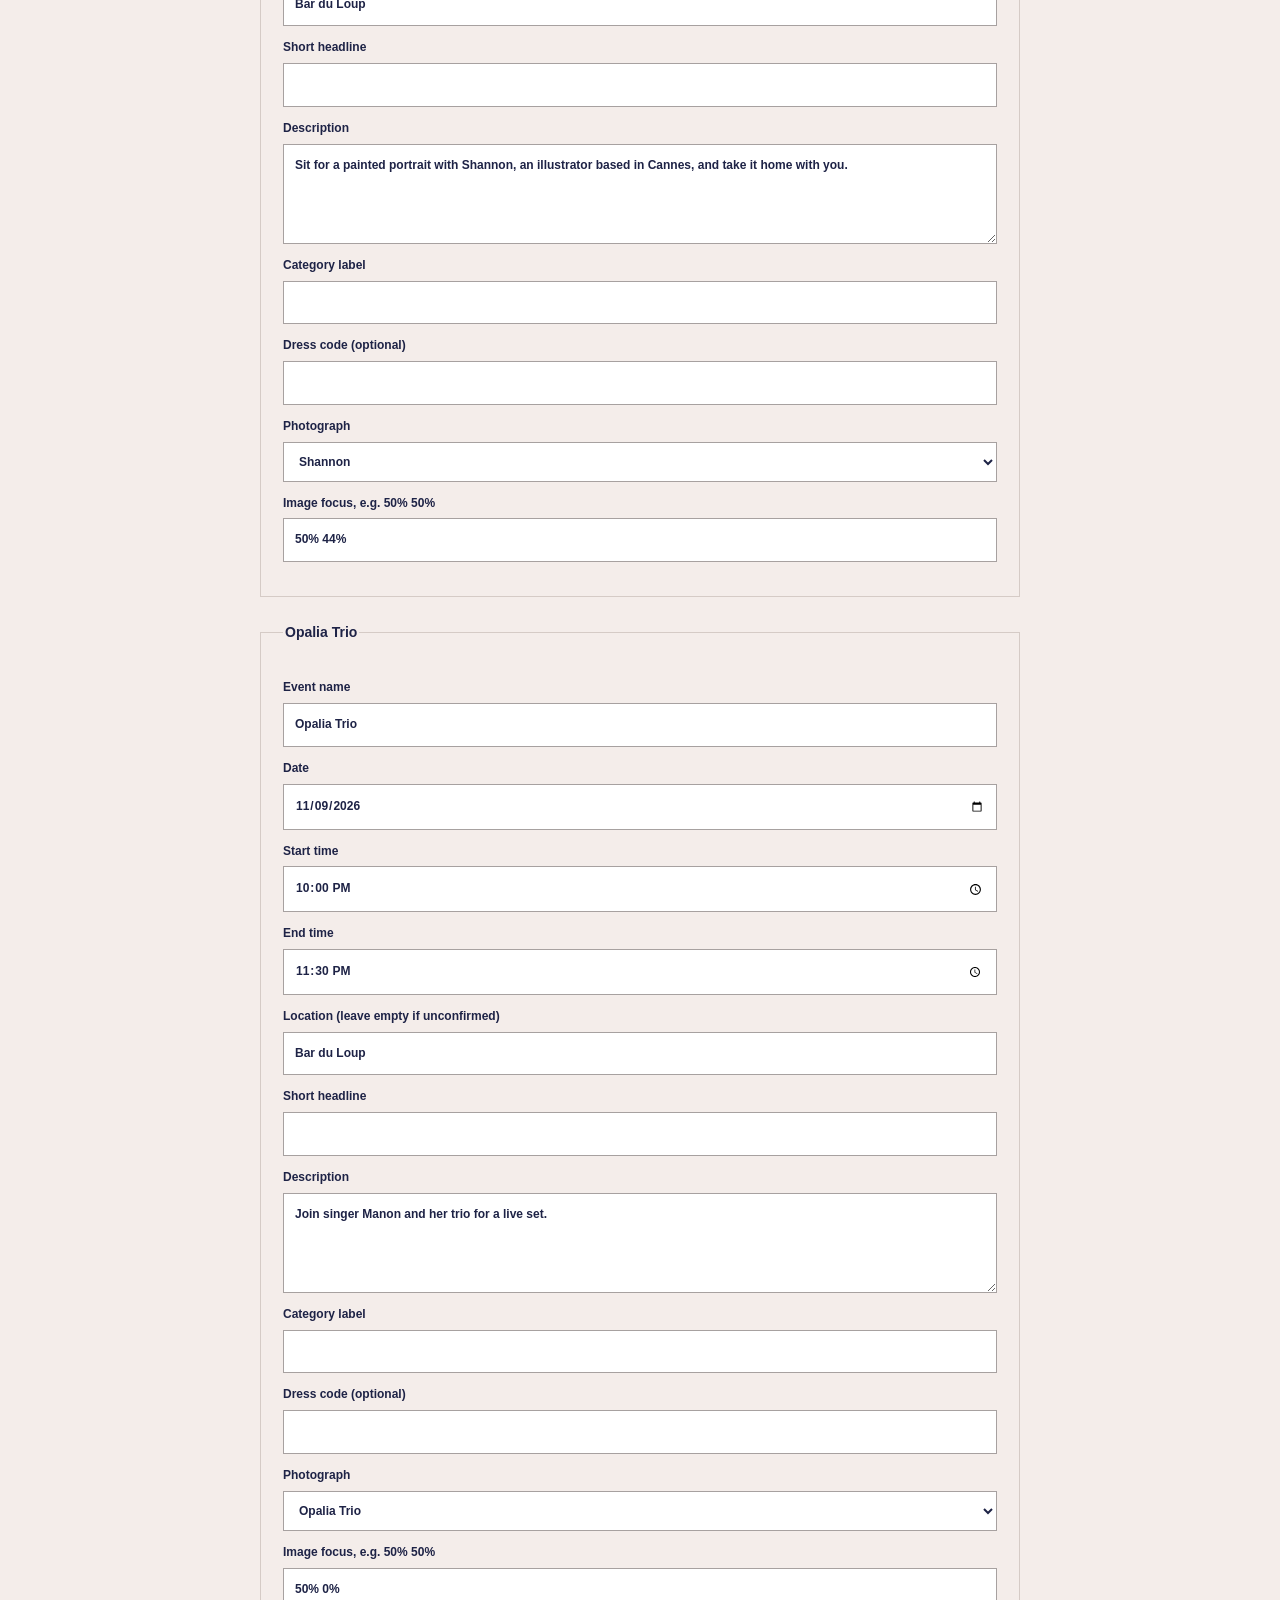
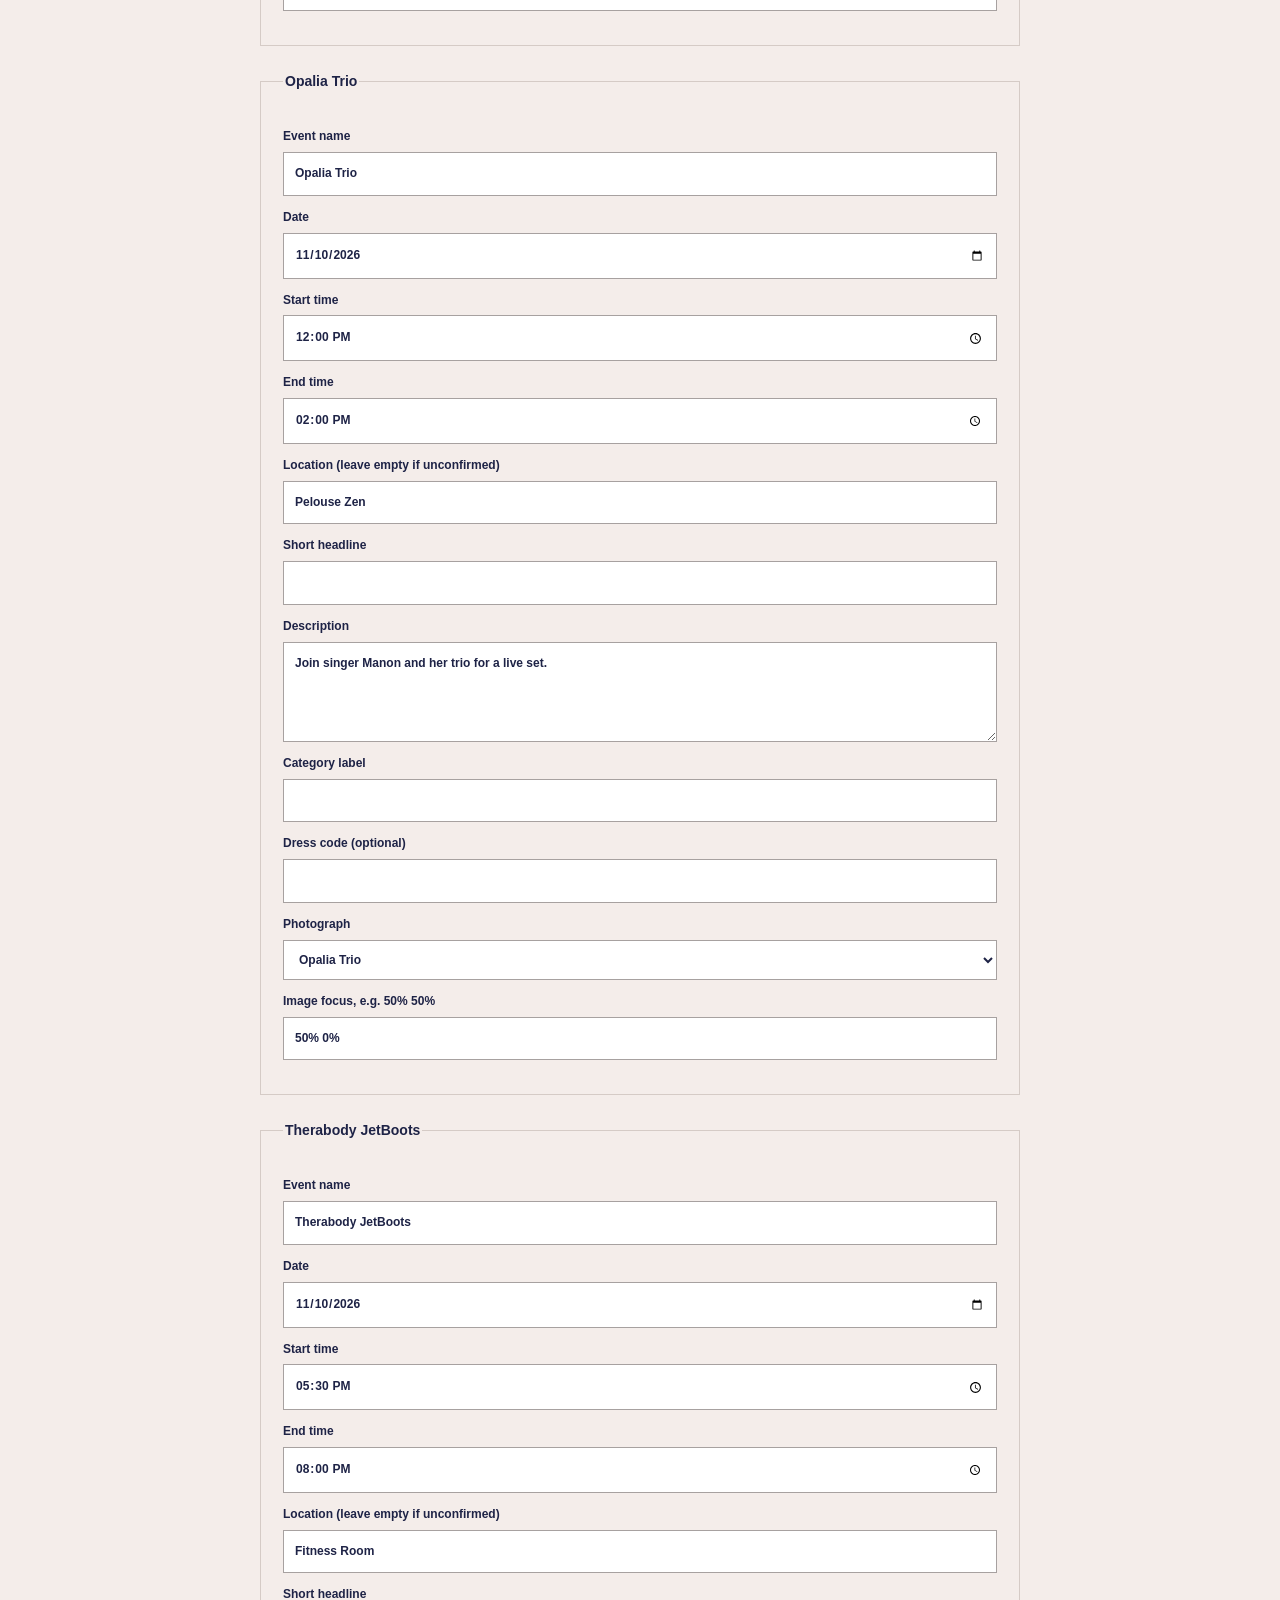
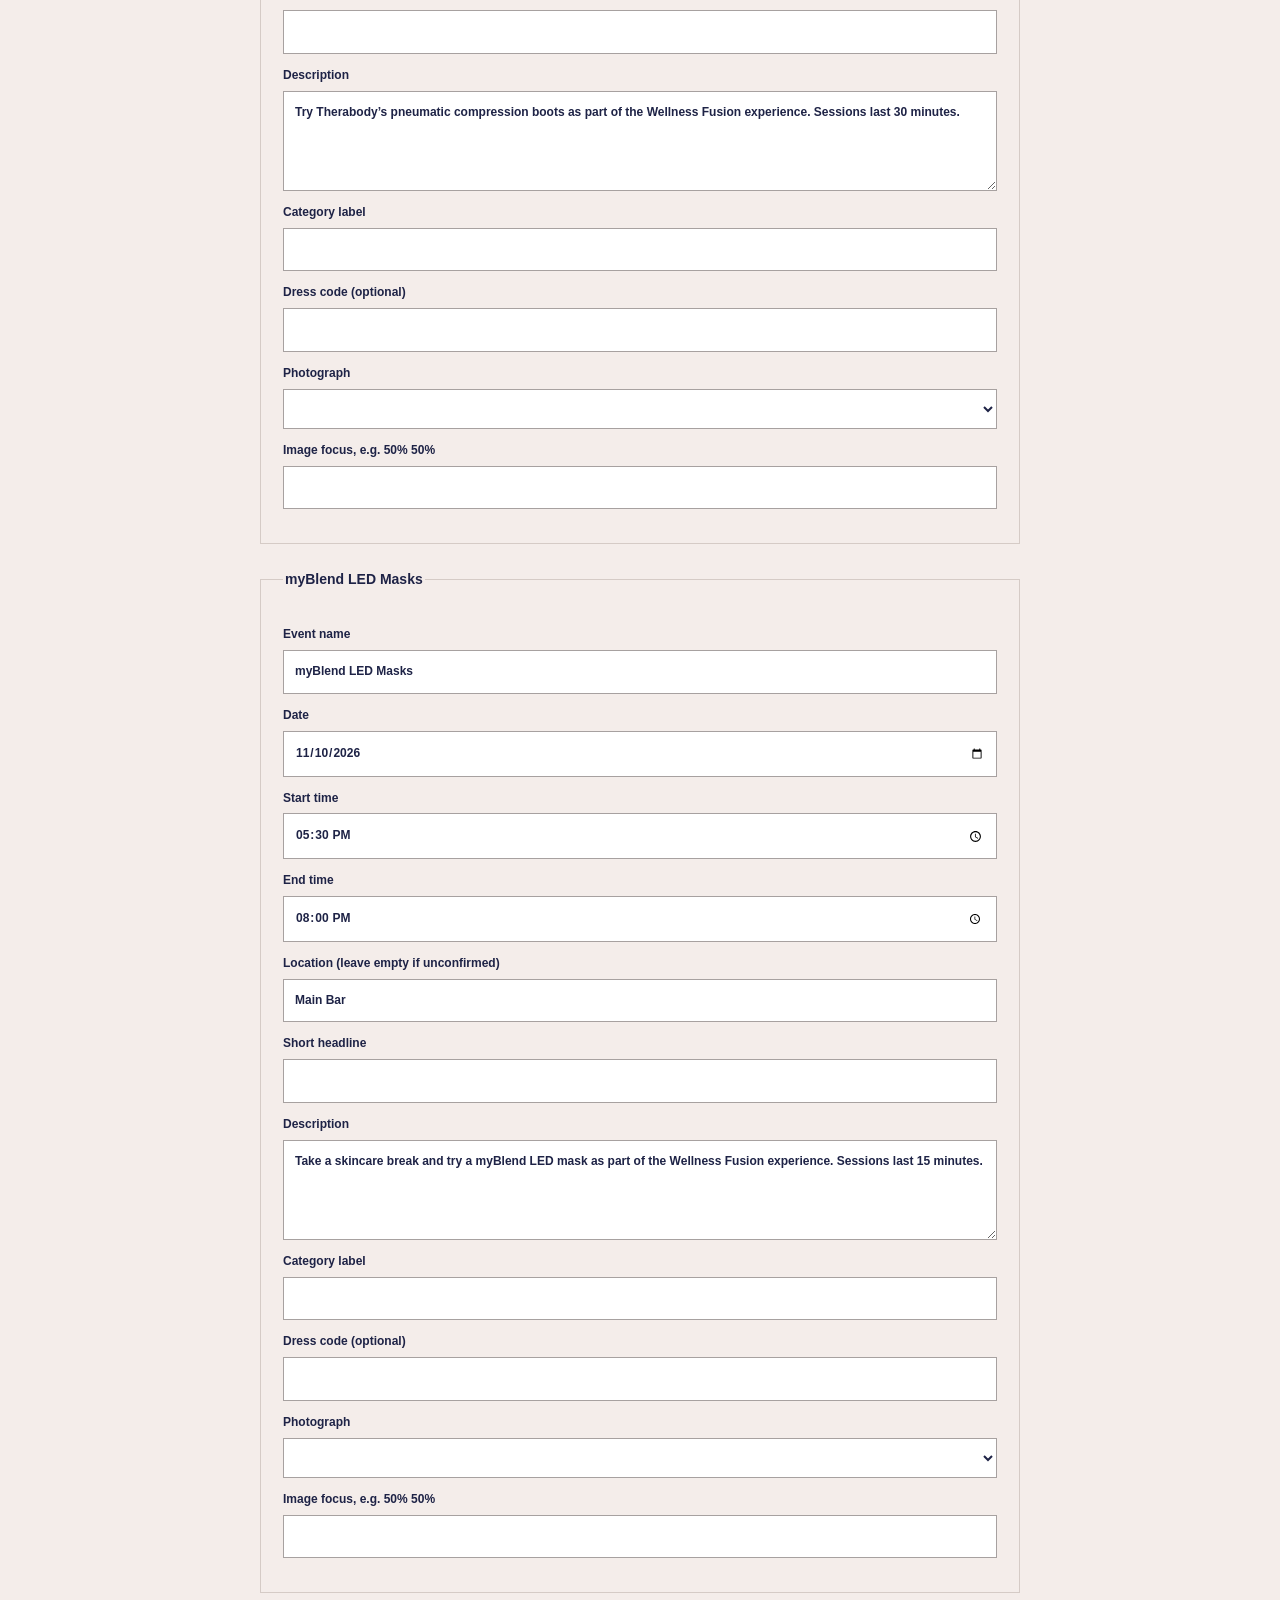
==== commit fa4ac100: "Add files via upload" ====
--- a/editor.html
+++ b/editor.html
@@ -1 +1 @@
-<!doctype html><html lang="en"><head><meta charset="utf-8"><meta name="viewport" content="width=device-width,initial-scale=1"><title>Edit Live at Opio</title><link rel="stylesheet" href="styles.css?v=9"><style>body{background:var(--paper);color:var(--navy);--line:#d5cbc6}main{max-width:800px;margin:25px auto;padding:20px}h1{font-size:48px}h2{font-size:28px}fieldset{border:1px solid var(--line);padding:22px;margin:24px 0}legend{font-weight:700}label{display:block;font-size:12px;font-weight:700;margin:12px 0}input,textarea,select{width:100%;display:block;margin-top:5px;padding:11px;border:1px solid #a7a1a0;background:#fff;color:var(--navy);border-radius:0}textarea{min-height:100px}.row{display:grid;grid-template-columns:repeat(3,1fr);gap:12px}.save{position:sticky;bottom:0;background:var(--paper);padding:16px 0;border-top:1px solid var(--line)}.save button{background:var(--navy);color:white;border:0;padding:14px 20px;font-weight:700}.help{font-size:13px;line-height:1.8}#status{font-size:12px;color:#28553c}@media(max-width:500px){main{padding:16px;margin:0}.row{grid-template-columns:1fr}fieldset{padding:16px}}</style><script defer src="events-data.js?v=17"></script><script defer src="editor.js?v=14"></script></head><body><main><a class="back" href="index.html">← View website</a><h1>Edit your <em>moments.</em></h1><p class="help">Change the fields below, then download the updated <strong>events-data.js</strong>. Replace that file in GitHub and commit to update the published website. These edits stay in this page until you download; they do not change the live site automatically.</p><form id="editor"><div id="fields"></div><div class="save"><button type="submit">Download updated events-data.js</button><p id="status" role="status"></p></div></form></main></body></html>
+<!doctype html><html lang="en"><head><meta charset="utf-8"><meta name="viewport" content="width=device-width,initial-scale=1"><title>Edit Live at Opio</title><link rel="stylesheet" href="styles.css?v=9"><style>body{background:var(--paper);color:var(--navy);--line:#d5cbc6}main{max-width:800px;margin:25px auto;padding:20px}h1{font-size:48px}h2{font-size:28px}fieldset{border:1px solid var(--line);padding:22px;margin:24px 0}legend{font-weight:700}label{display:block;font-size:12px;font-weight:700;margin:12px 0}input,textarea,select{width:100%;display:block;margin-top:5px;padding:11px;border:1px solid #a7a1a0;background:#fff;color:var(--navy);border-radius:0}textarea{min-height:100px}.row{display:grid;grid-template-columns:repeat(3,1fr);gap:12px}.save{position:sticky;bottom:0;background:var(--paper);padding:16px 0;border-top:1px solid var(--line)}.save button{background:var(--navy);color:white;border:0;padding:14px 20px;font-weight:700}.help{font-size:13px;line-height:1.8}#status{font-size:12px;color:#28553c}@media(max-width:500px){main{padding:16px;margin:0}.row{grid-template-columns:1fr}fieldset{padding:16px}}</style><script defer src="events-data.js?v=18"></script><script defer src="editor.js?v=14"></script></head><body><main><a class="back" href="index.html">← View website</a><h1>Edit your <em>moments.</em></h1><p class="help">Change the fields below, then download the updated <strong>events-data.js</strong>. Replace that file in GitHub and commit to update the published website. These edits stay in this page until you download; they do not change the live site automatically.</p><form id="editor"><div id="fields"></div><div class="save"><button type="submit">Download updated events-data.js</button><p id="status" role="status"></p></div></form></main></body></html>
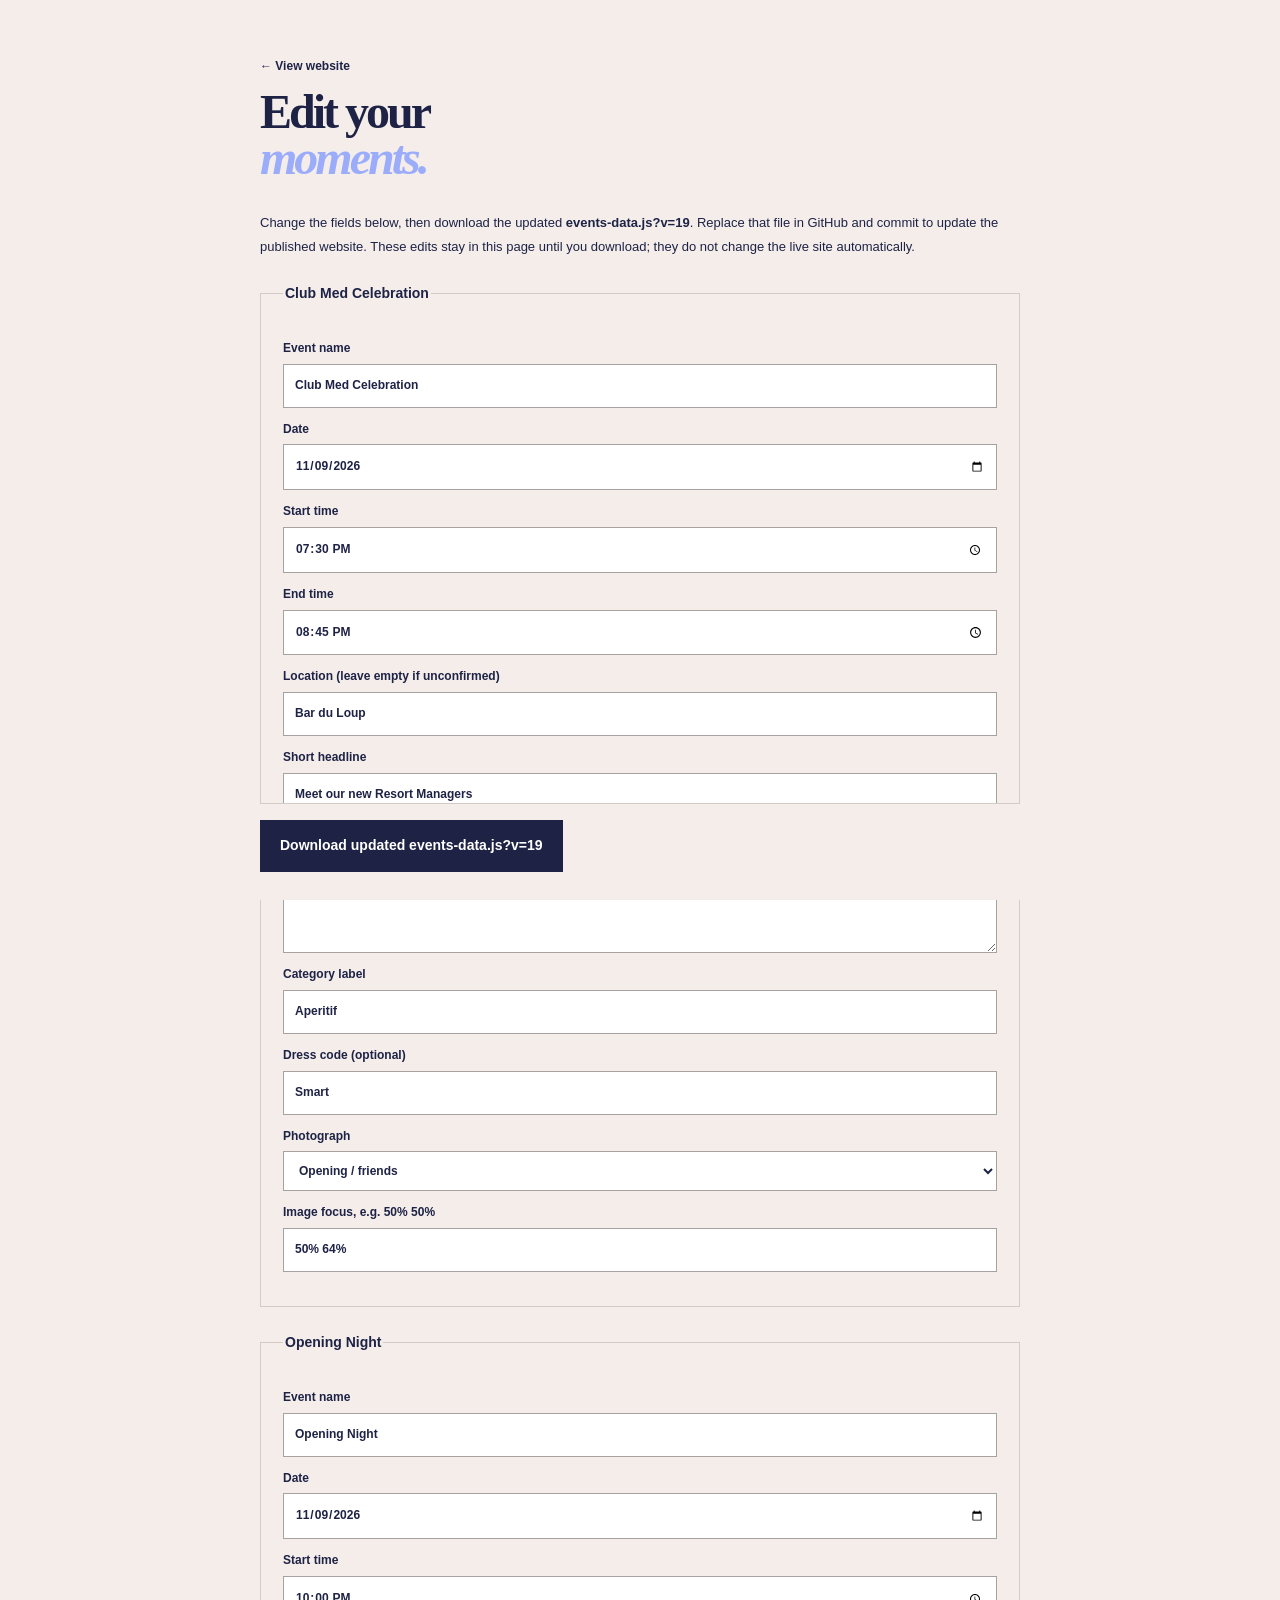
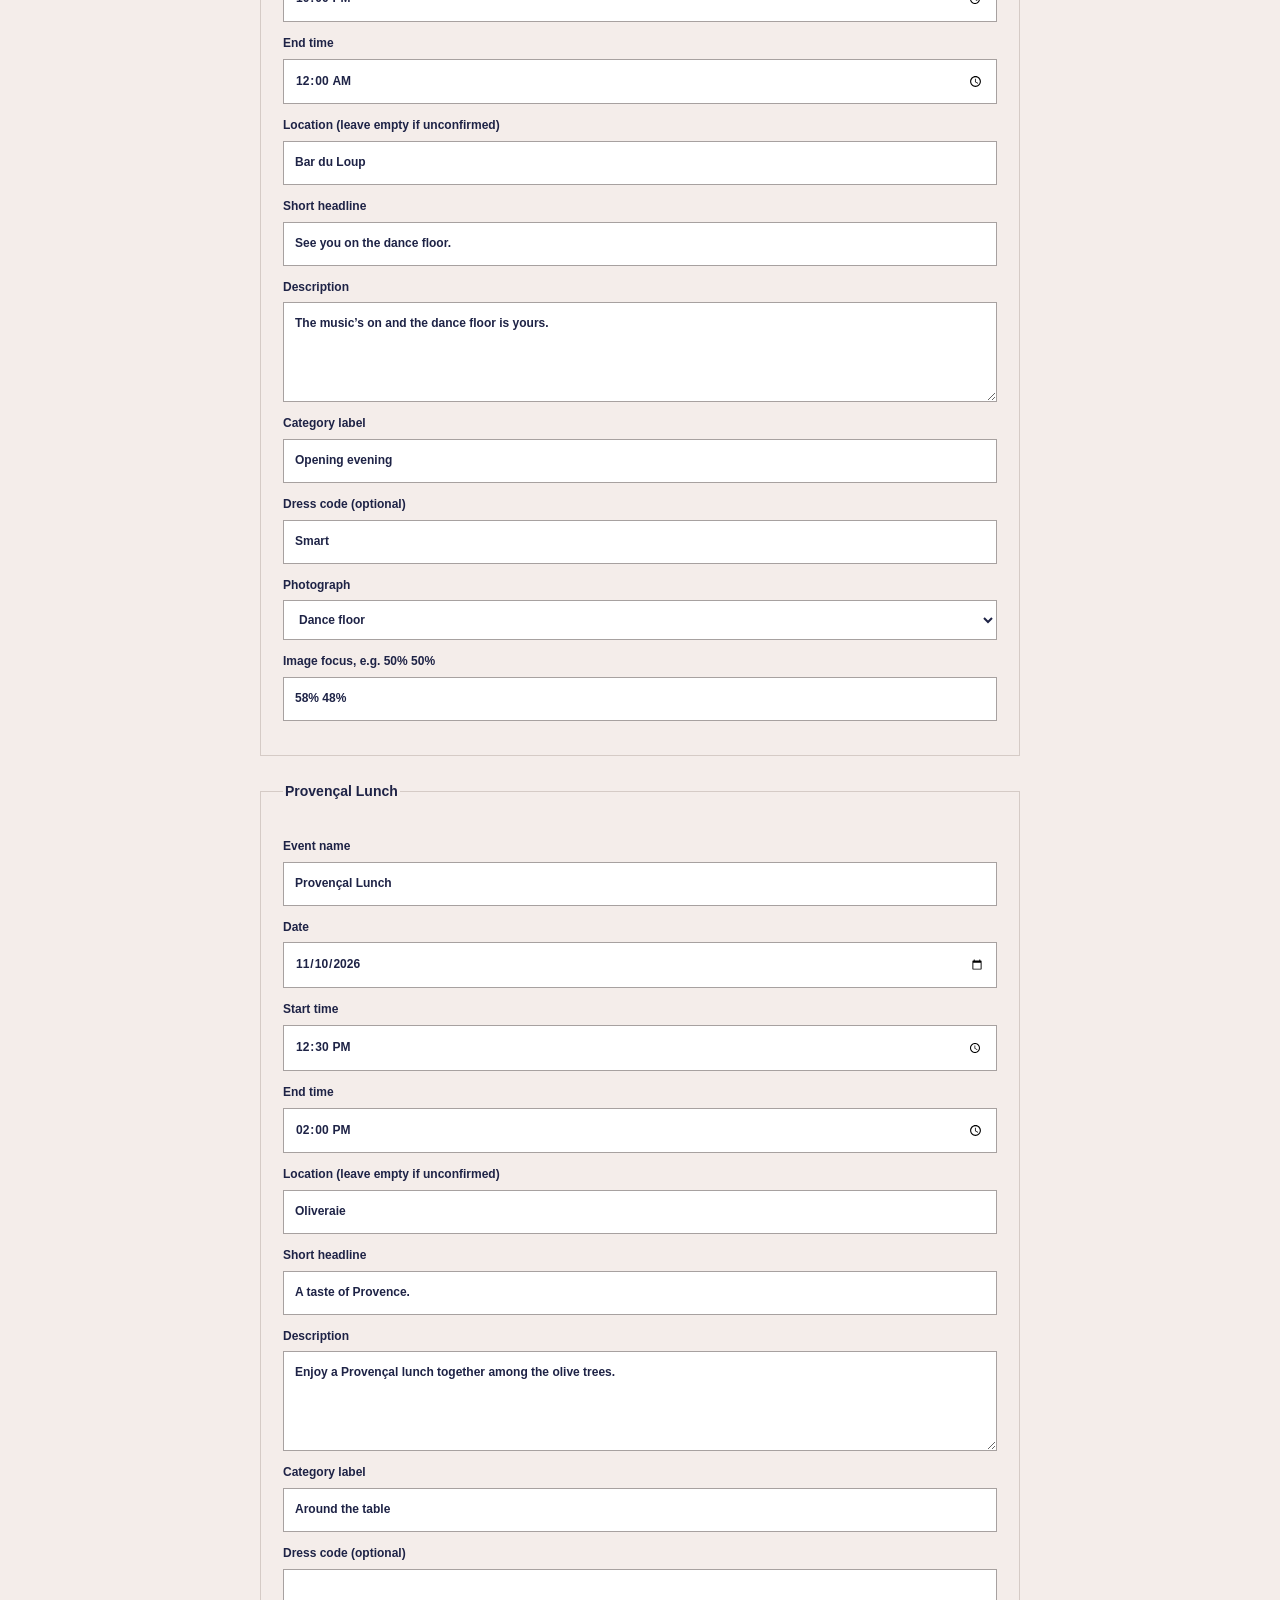
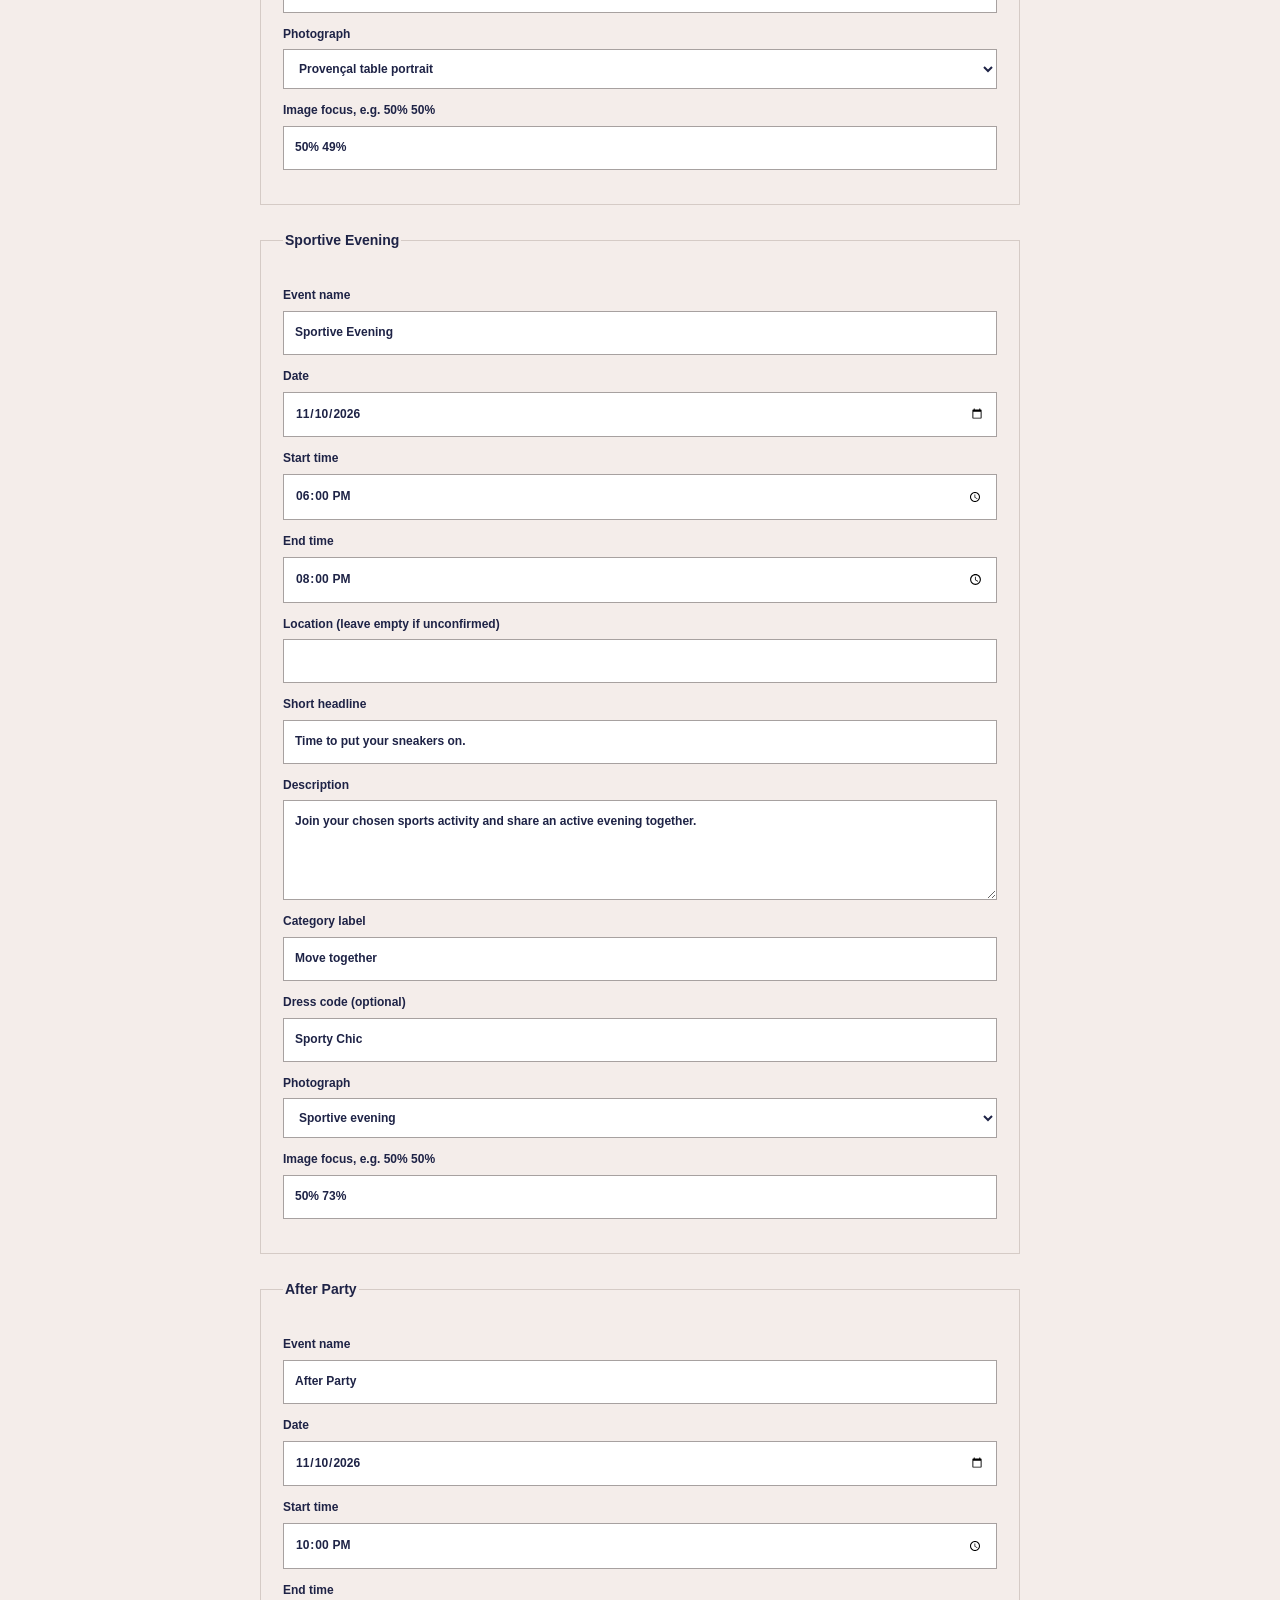
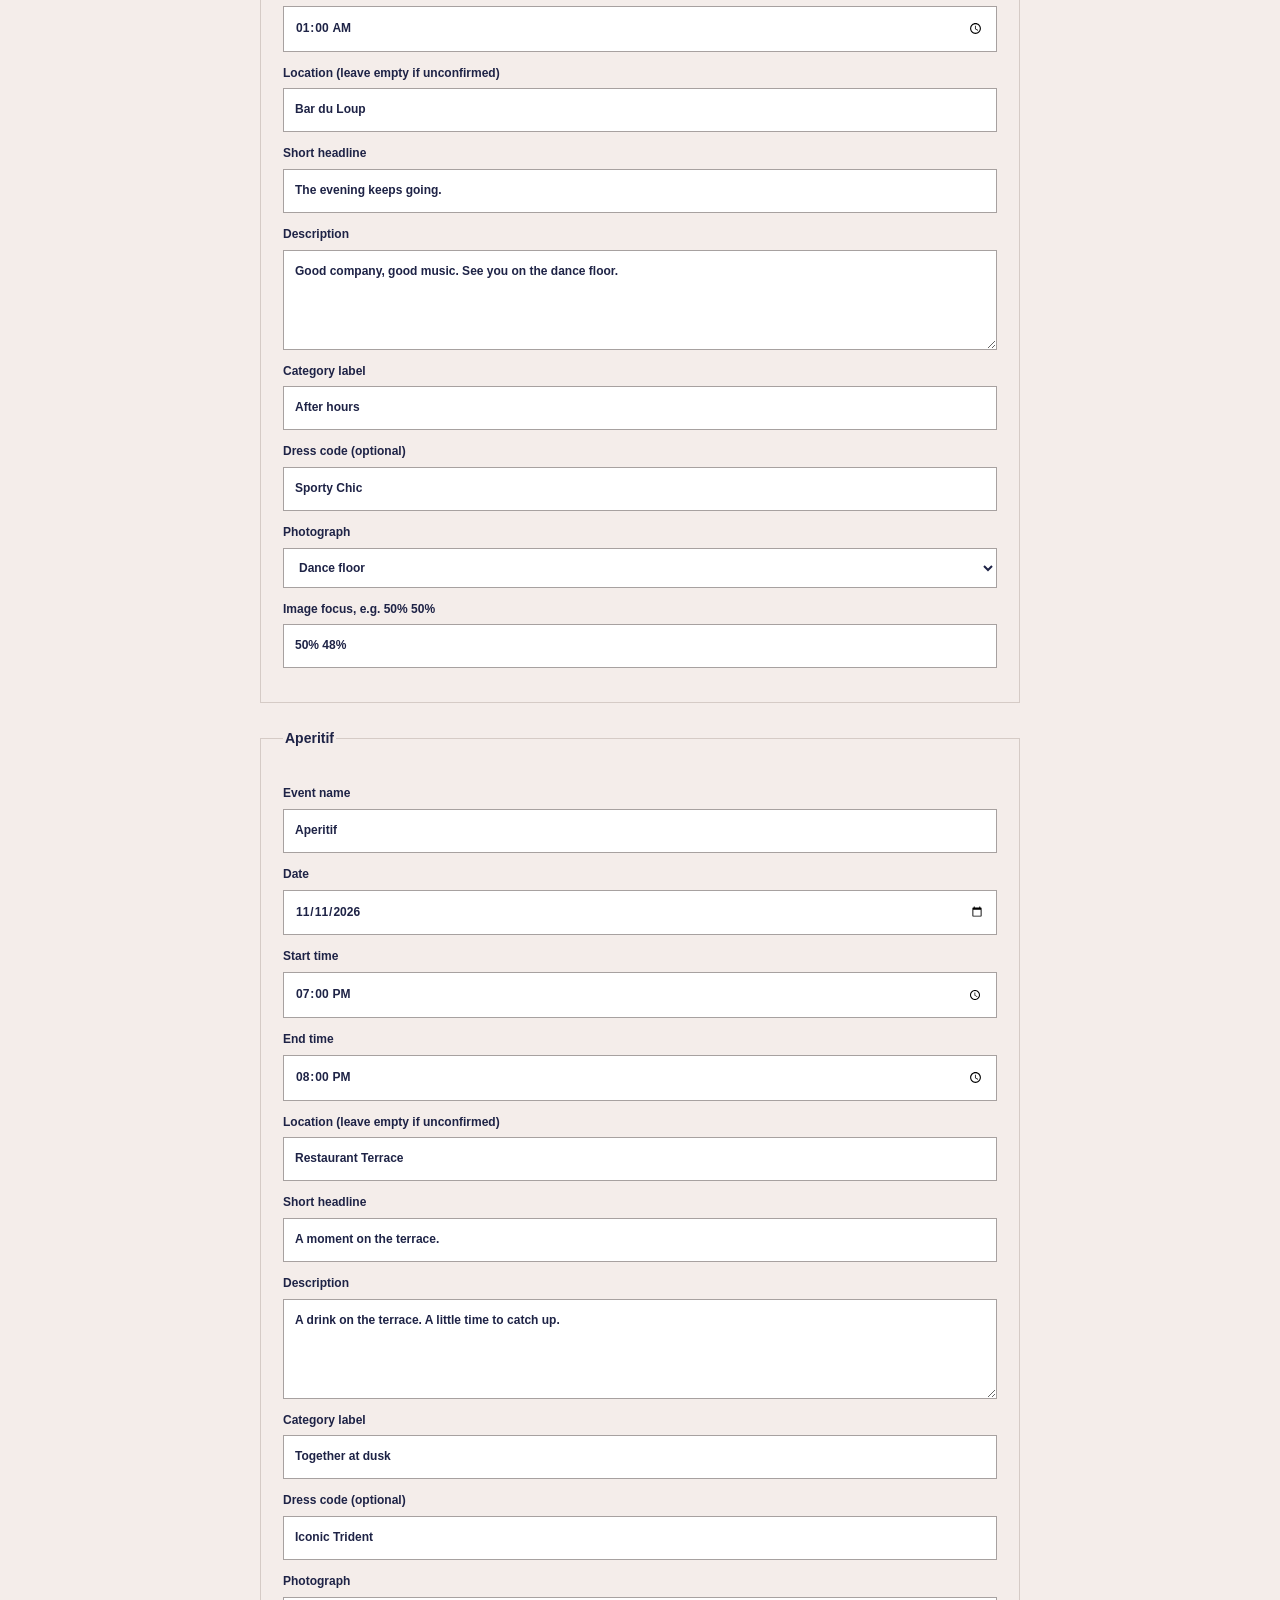
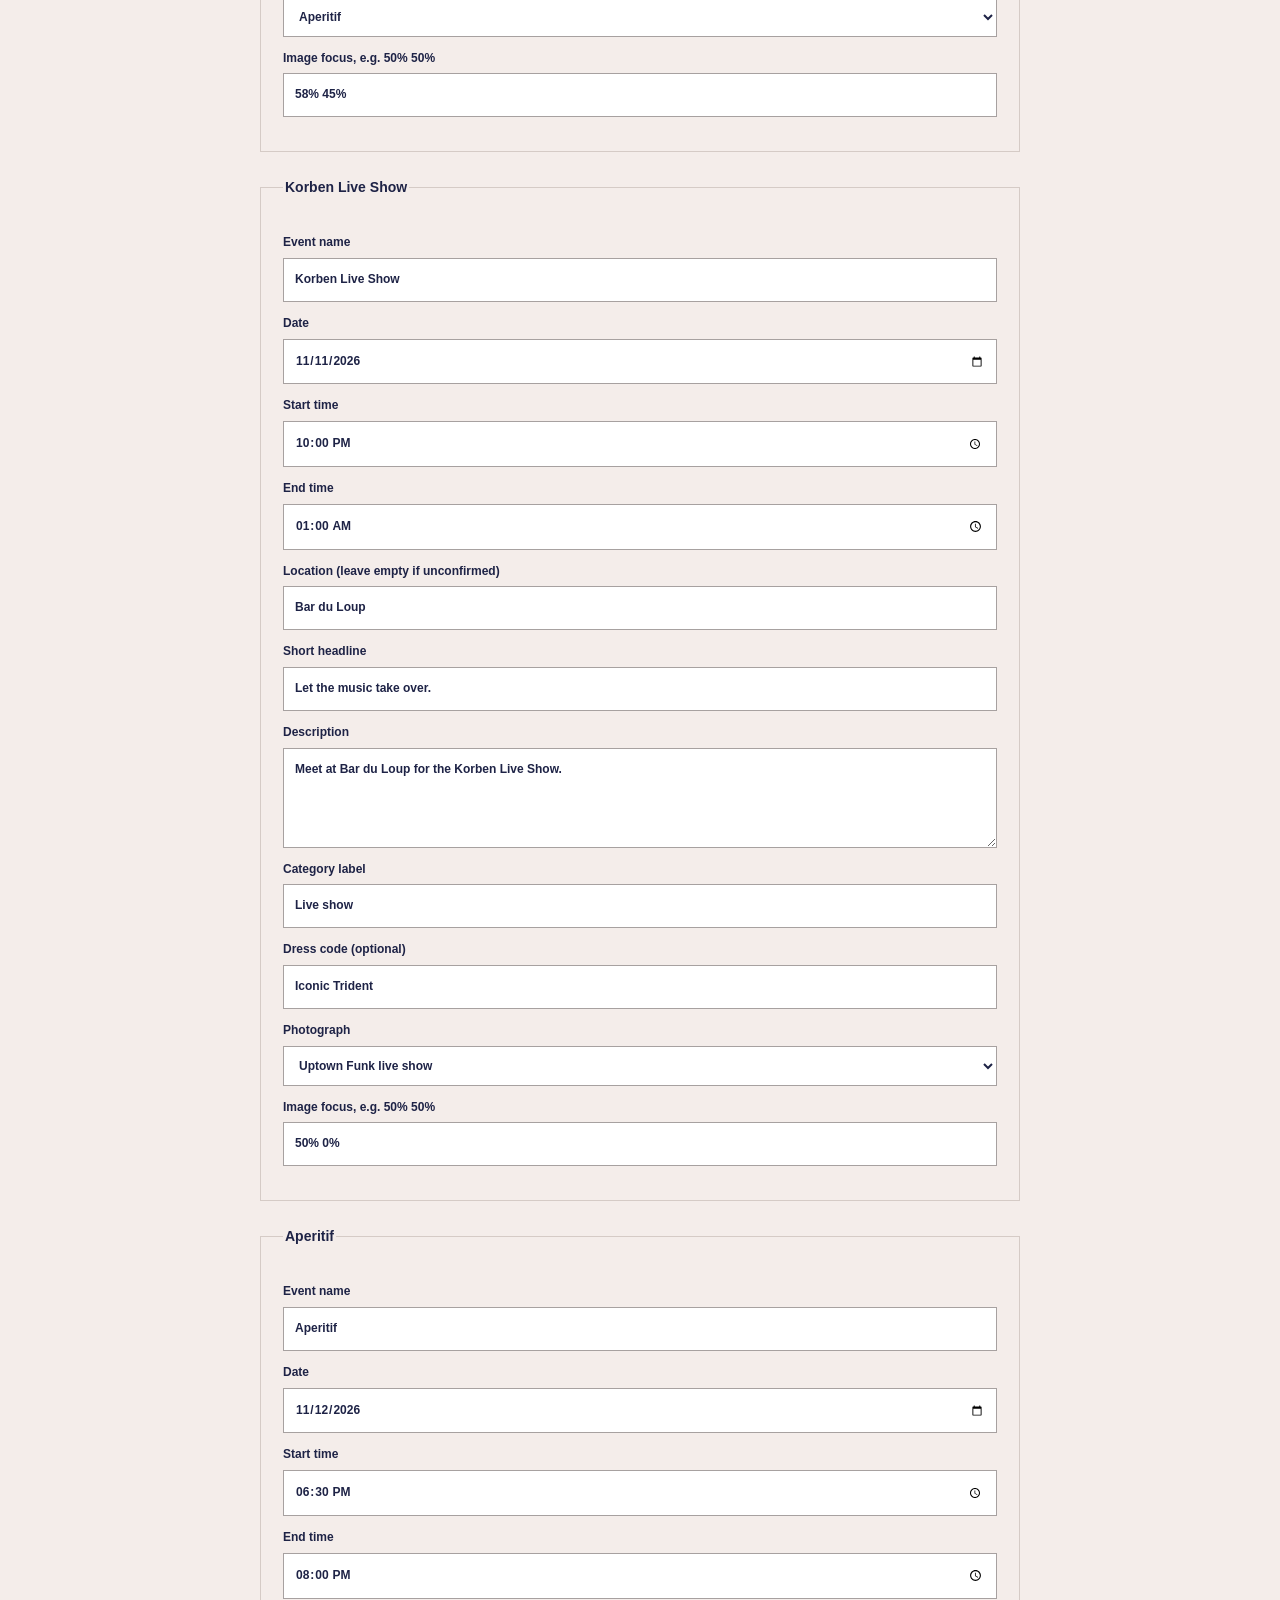
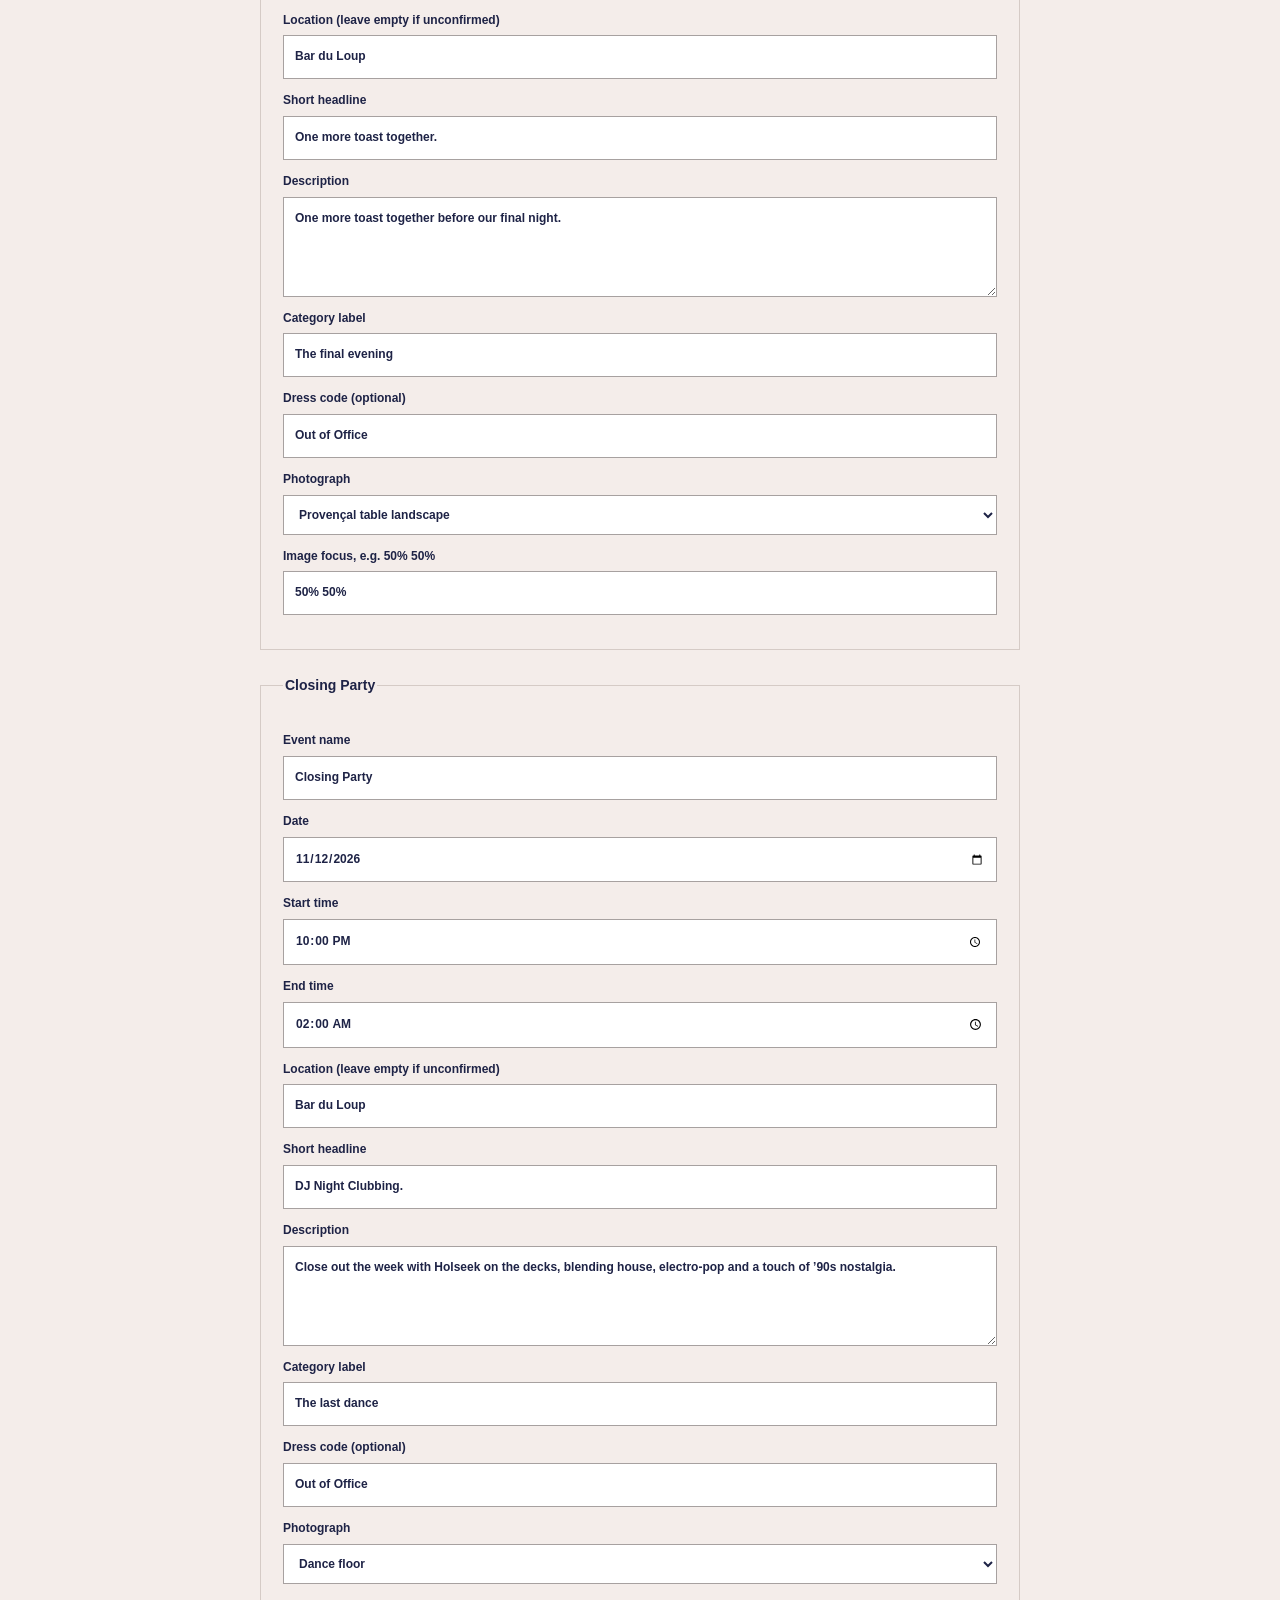
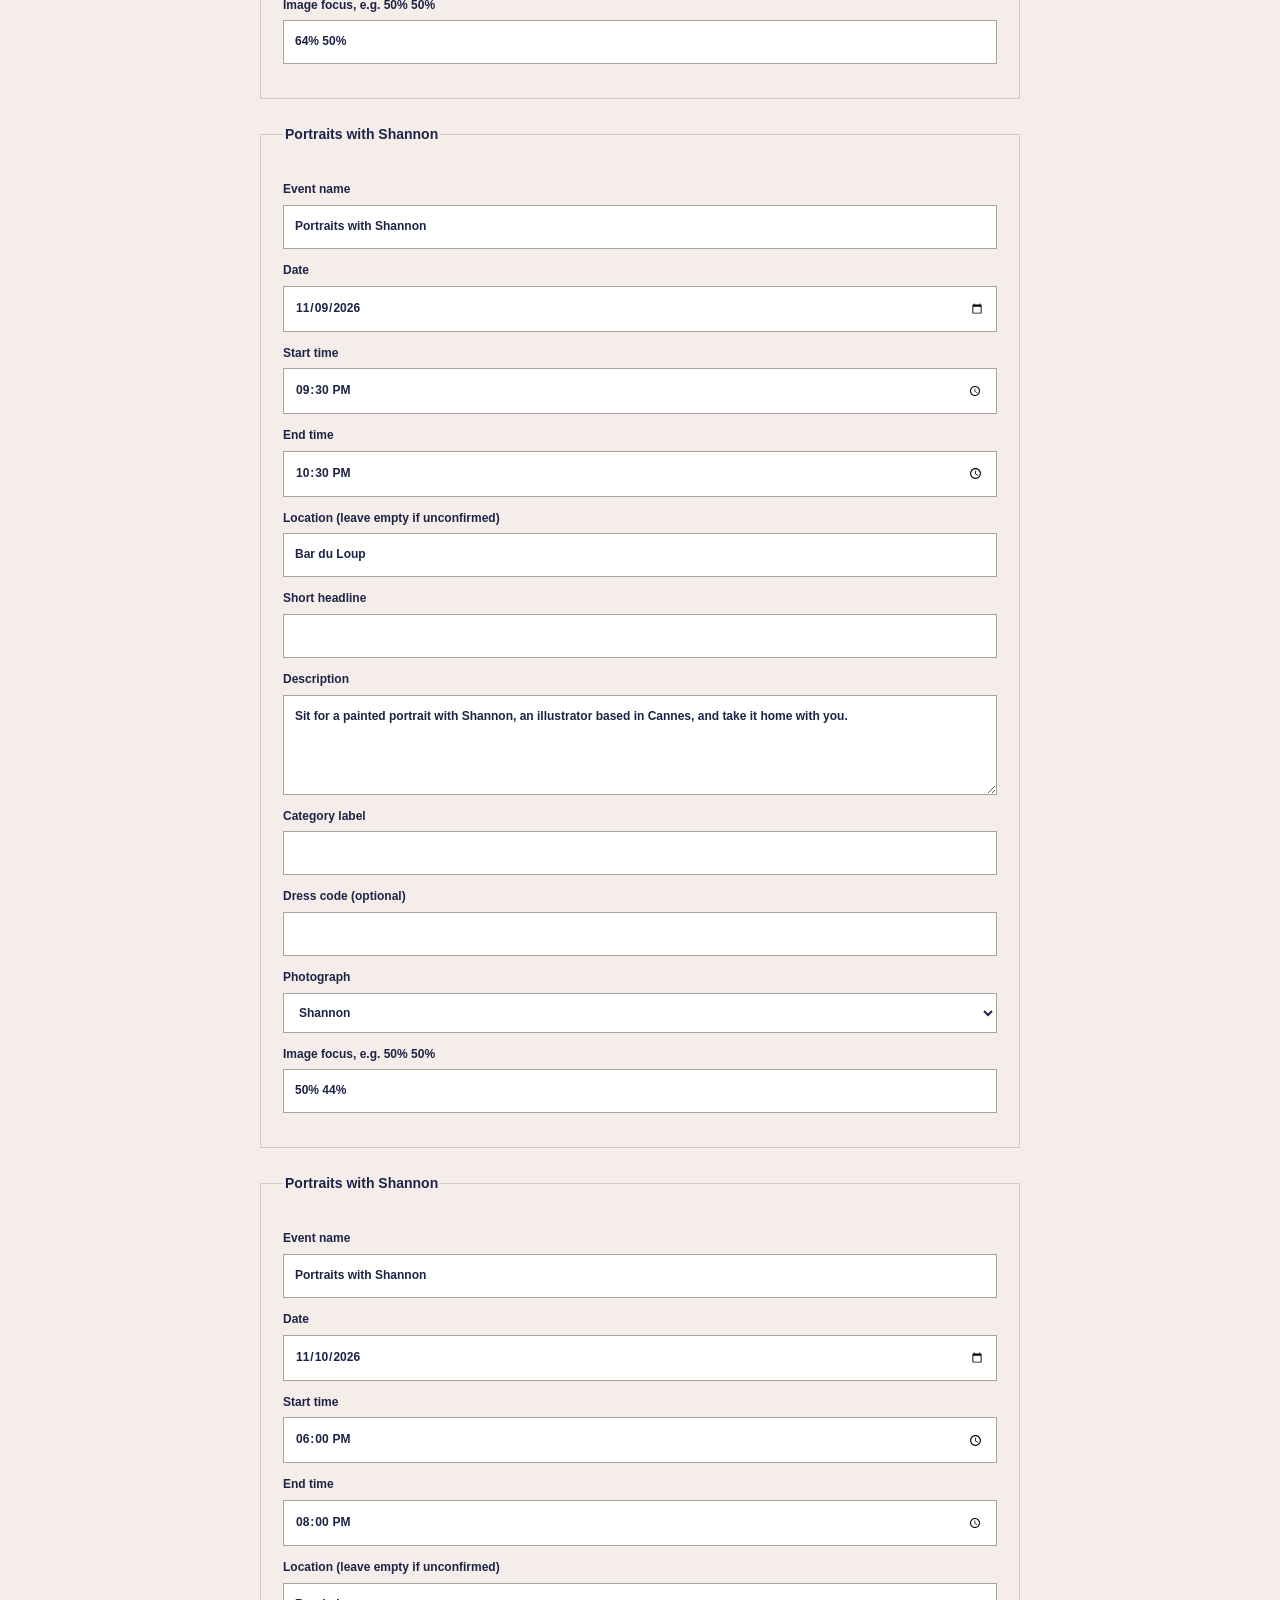
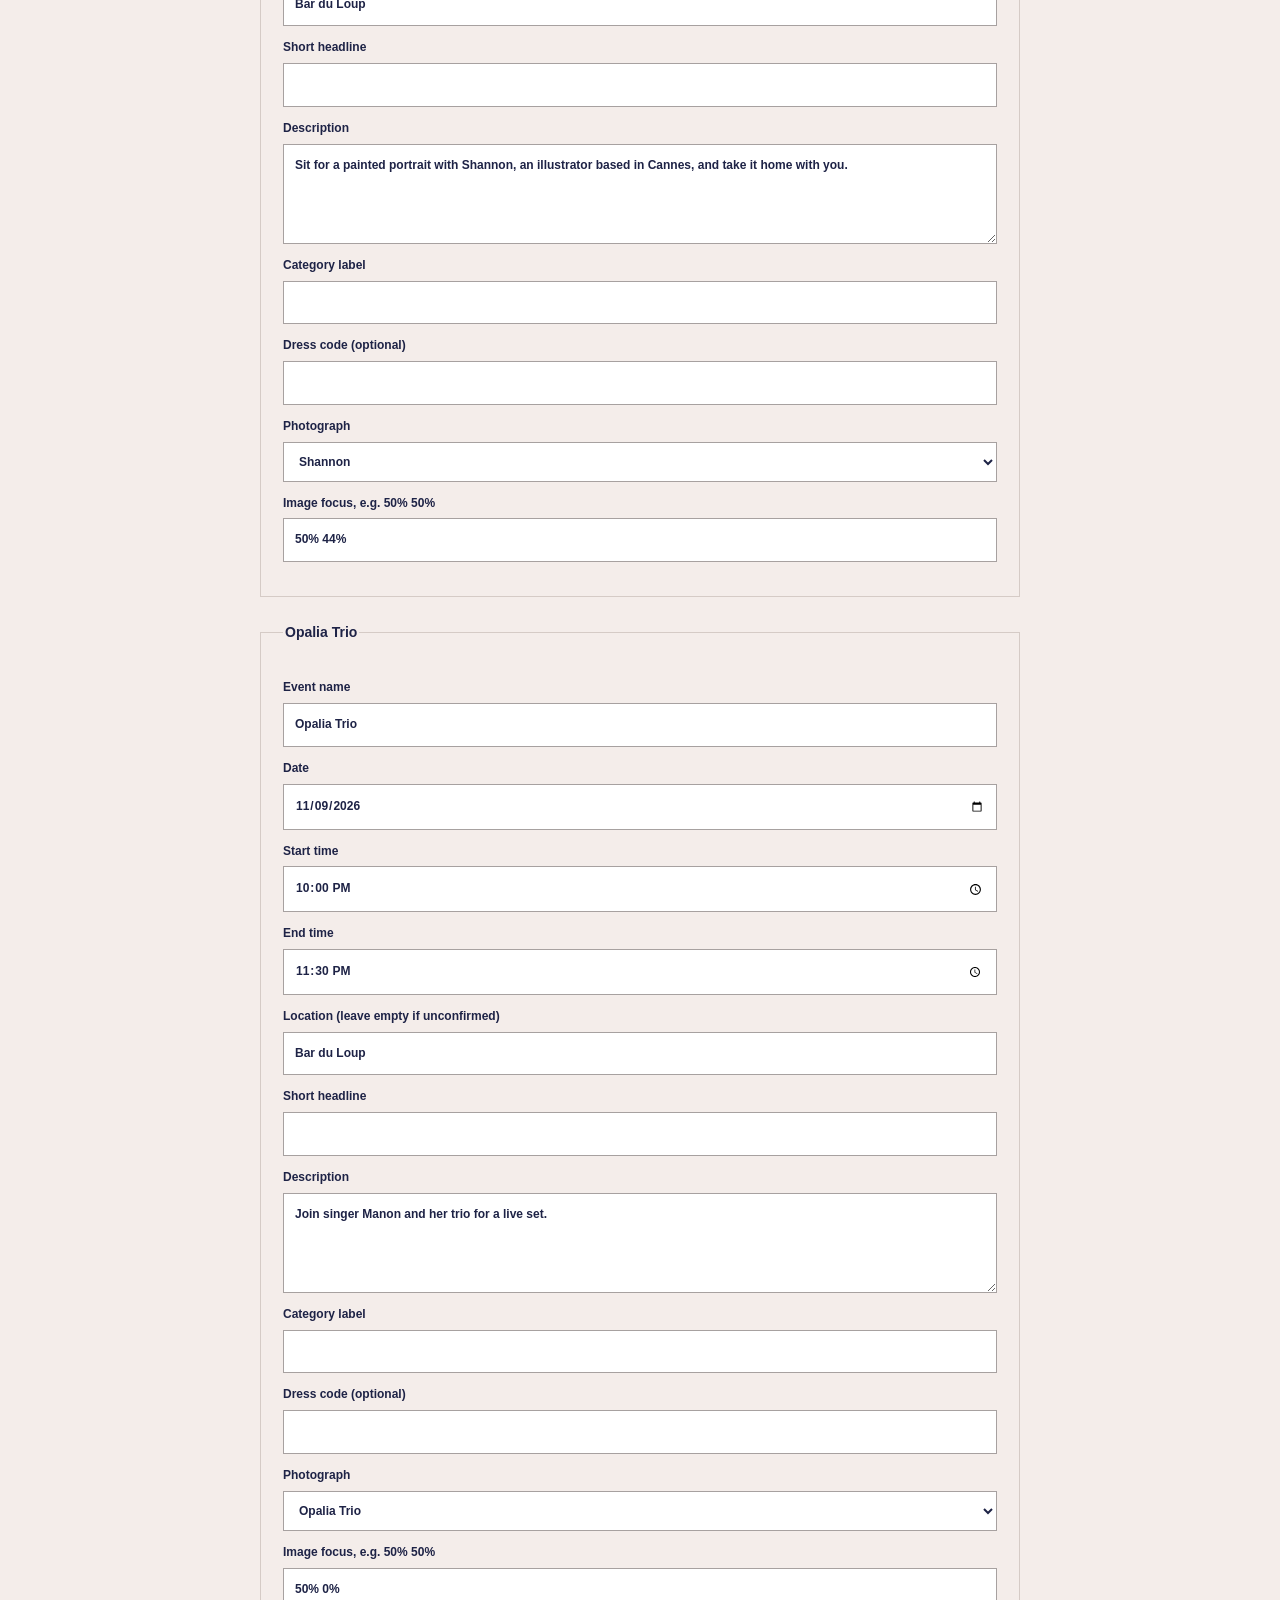
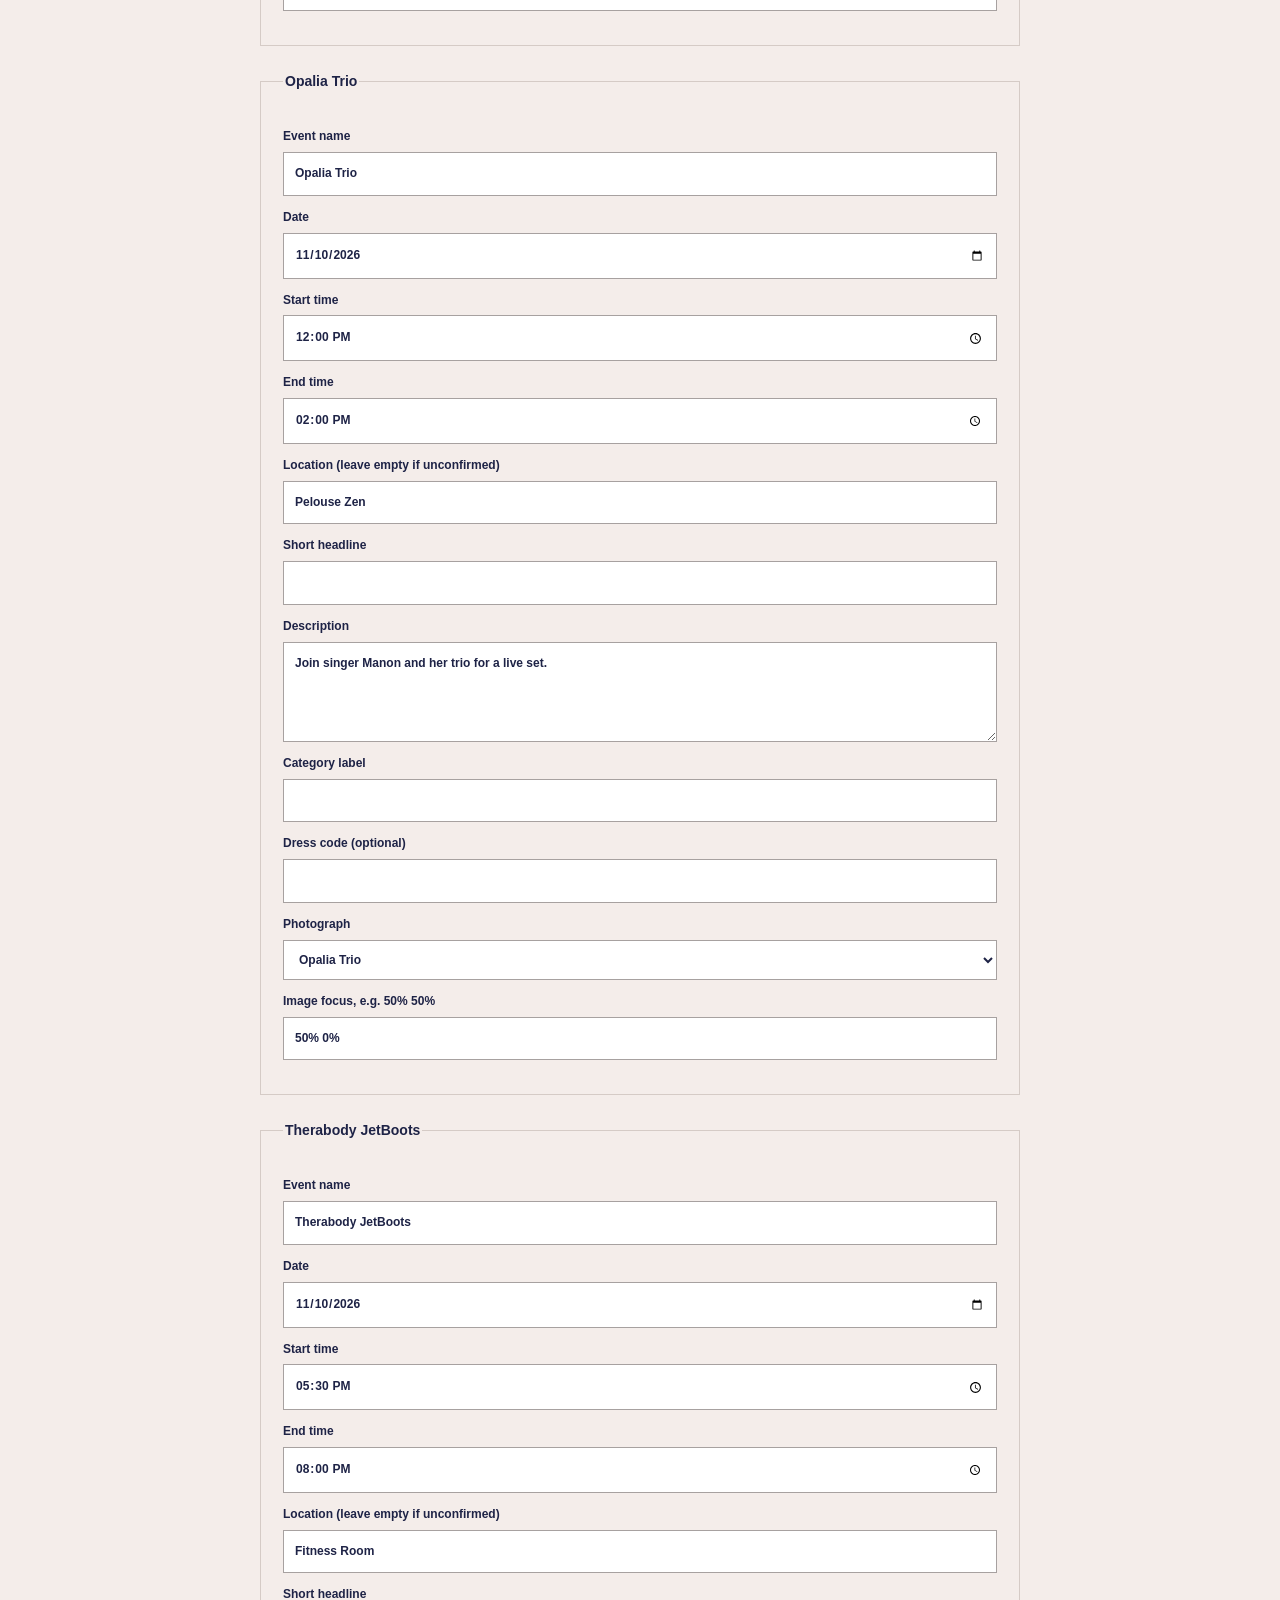
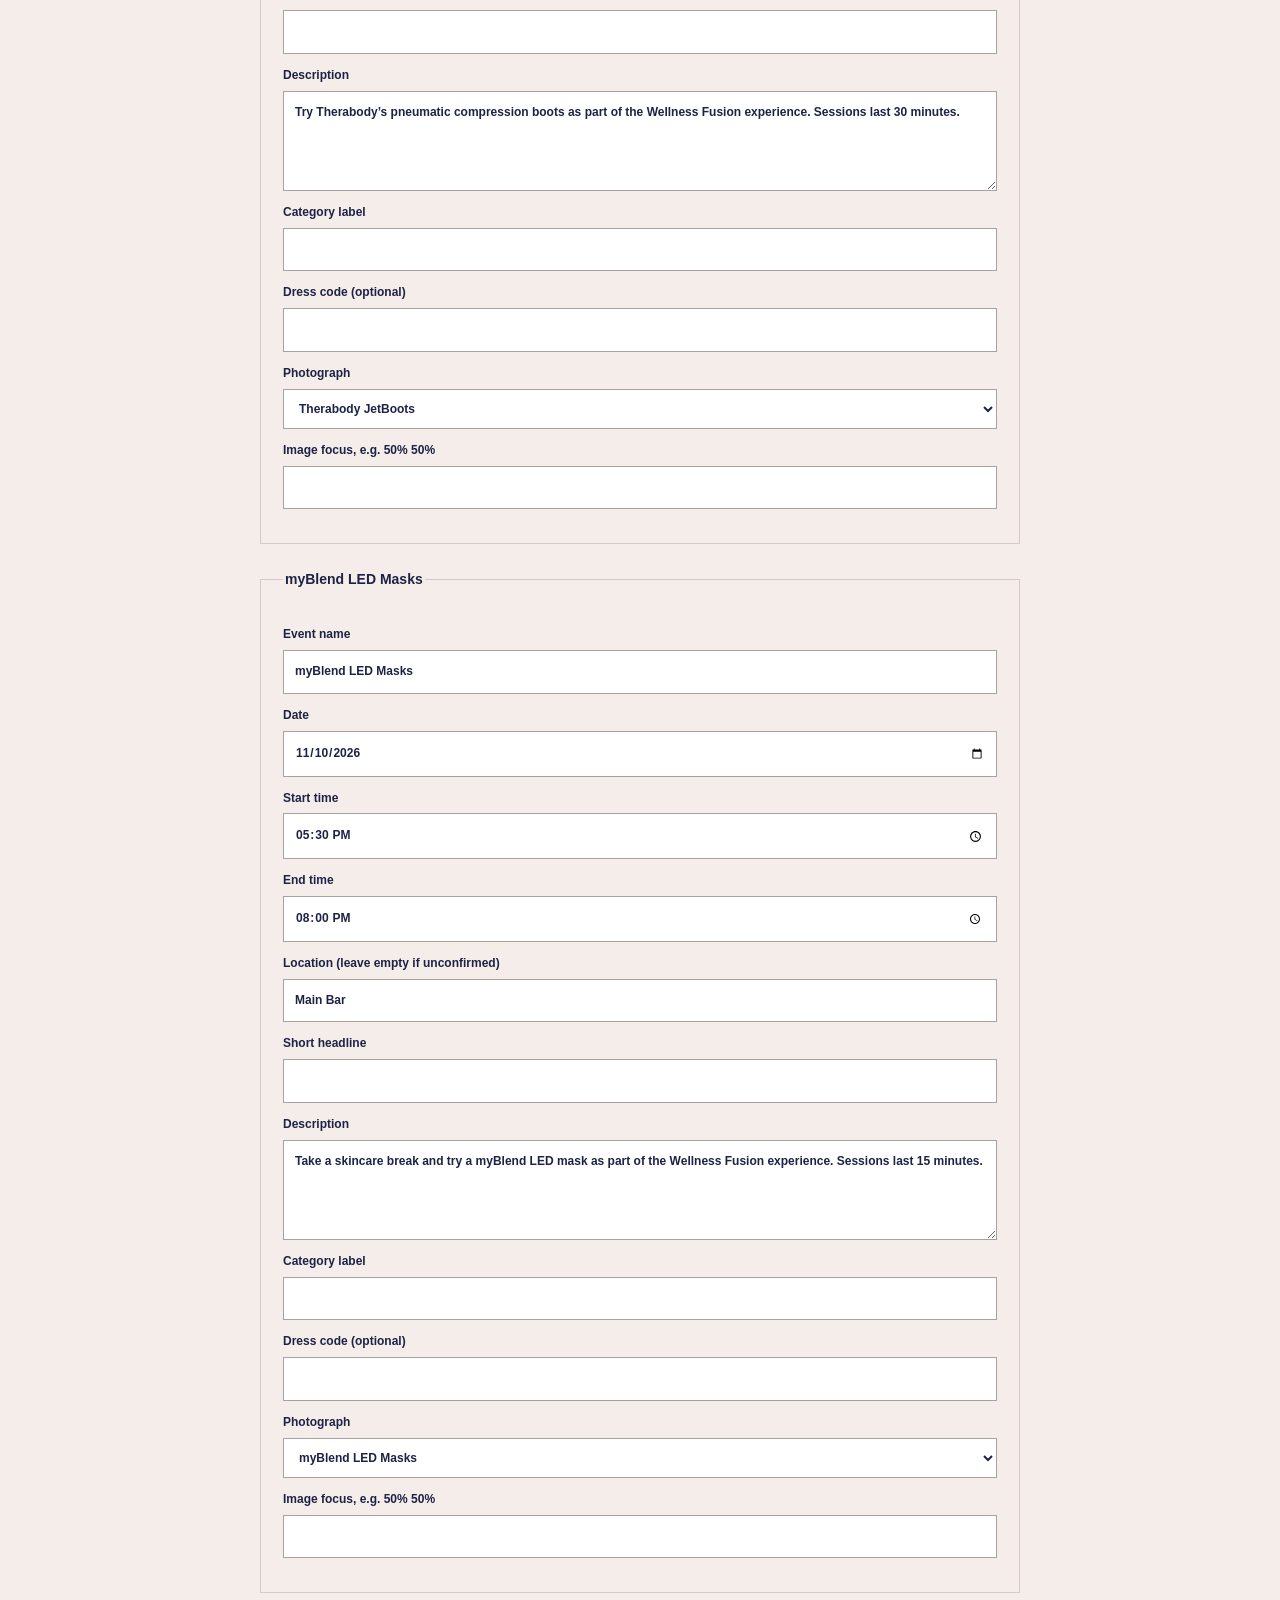
==== commit 1fc55fdf: "Add files via upload" ====
--- a/editor.html
+++ b/editor.html
@@ -1 +1 @@
-<!doctype html><html lang="en"><head><meta charset="utf-8"><meta name="viewport" content="width=device-width,initial-scale=1"><title>Edit Live at Opio</title><link rel="stylesheet" href="styles.css?v=9"><style>body{background:var(--paper);color:var(--navy);--line:#d5cbc6}main{max-width:800px;margin:25px auto;padding:20px}h1{font-size:48px}h2{font-size:28px}fieldset{border:1px solid var(--line);padding:22px;margin:24px 0}legend{font-weight:700}label{display:block;font-size:12px;font-weight:700;margin:12px 0}input,textarea,select{width:100%;display:block;margin-top:5px;padding:11px;border:1px solid #a7a1a0;background:#fff;color:var(--navy);border-radius:0}textarea{min-height:100px}.row{display:grid;grid-template-columns:repeat(3,1fr);gap:12px}.save{position:sticky;bottom:0;background:var(--paper);padding:16px 0;border-top:1px solid var(--line)}.save button{background:var(--navy);color:white;border:0;padding:14px 20px;font-weight:700}.help{font-size:13px;line-height:1.8}#status{font-size:12px;color:#28553c}@media(max-width:500px){main{padding:16px;margin:0}.row{grid-template-columns:1fr}fieldset{padding:16px}}</style><script defer src="events-data.js?v=18"></script><script defer src="editor.js?v=14"></script></head><body><main><a class="back" href="index.html">← View website</a><h1>Edit your <em>moments.</em></h1><p class="help">Change the fields below, then download the updated <strong>events-data.js</strong>. Replace that file in GitHub and commit to update the published website. These edits stay in this page until you download; they do not change the live site automatically.</p><form id="editor"><div id="fields"></div><div class="save"><button type="submit">Download updated events-data.js</button><p id="status" role="status"></p></div></form></main></body></html>
+<!doctype html><html lang="en"><head><meta charset="utf-8"><meta name="viewport" content="width=device-width,initial-scale=1"><title>Edit Live at Opio</title><link rel="stylesheet" href="styles.css?v=9"><style>body{background:var(--paper);color:var(--navy);--line:#d5cbc6}main{max-width:800px;margin:25px auto;padding:20px}h1{font-size:48px}h2{font-size:28px}fieldset{border:1px solid var(--line);padding:22px;margin:24px 0}legend{font-weight:700}label{display:block;font-size:12px;font-weight:700;margin:12px 0}input,textarea,select{width:100%;display:block;margin-top:5px;padding:11px;border:1px solid #a7a1a0;background:#fff;color:var(--navy);border-radius:0}textarea{min-height:100px}.row{display:grid;grid-template-columns:repeat(3,1fr);gap:12px}.save{position:sticky;bottom:0;background:var(--paper);padding:16px 0;border-top:1px solid var(--line)}.save button{background:var(--navy);color:white;border:0;padding:14px 20px;font-weight:700}.help{font-size:13px;line-height:1.8}#status{font-size:12px;color:#28553c}@media(max-width:500px){main{padding:16px;margin:0}.row{grid-template-columns:1fr}fieldset{padding:16px}}</style><script defer src="events-data.js?v=19"></script><script defer src="editor.js?v=19"></script></head><body><main><a class="back" href="index.html">← View website</a><h1>Edit your <em>moments.</em></h1><p class="help">Change the fields below, then download the updated <strong>events-data.js?v=19</strong>. Replace that file in GitHub and commit to update the published website. These edits stay in this page until you download; they do not change the live site automatically.</p><form id="editor"><div id="fields"></div><div class="save"><button type="submit">Download updated events-data.js?v=19</button><p id="status" role="status"></p></div></form></main></body></html>
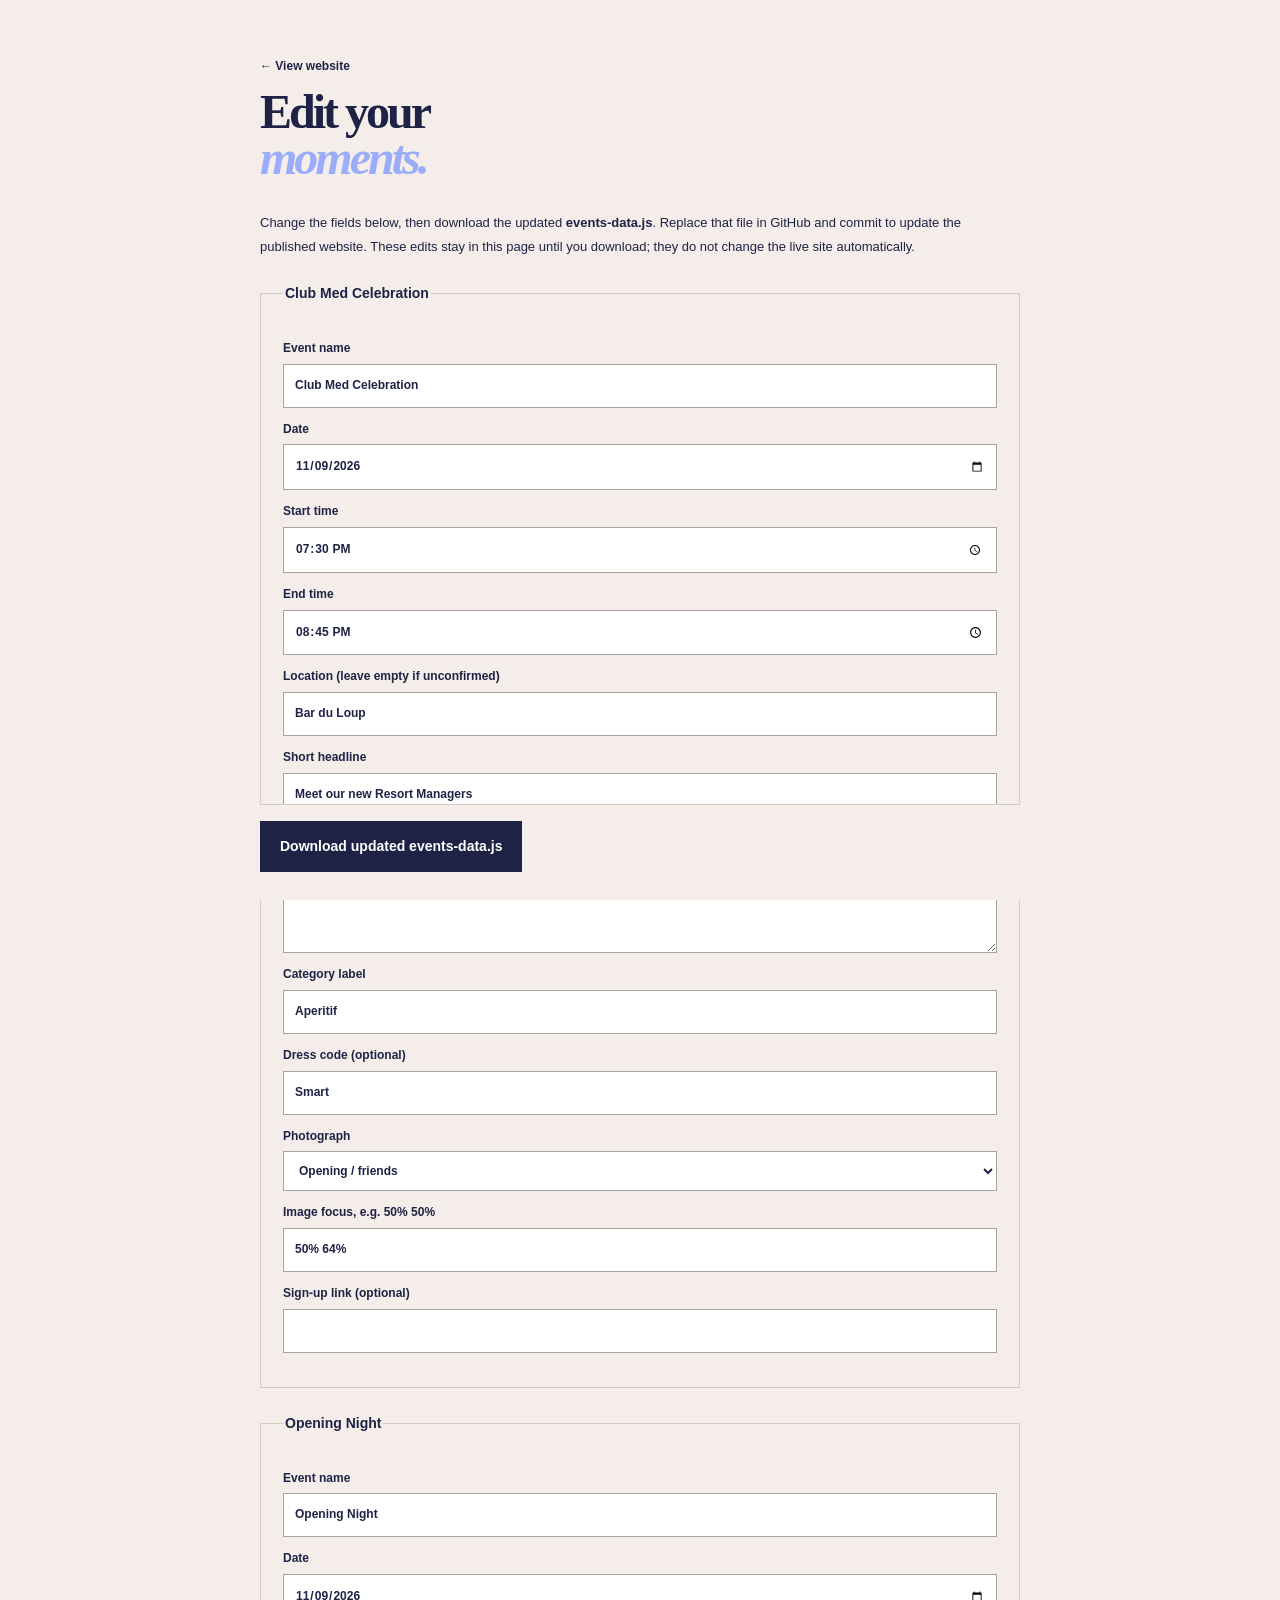
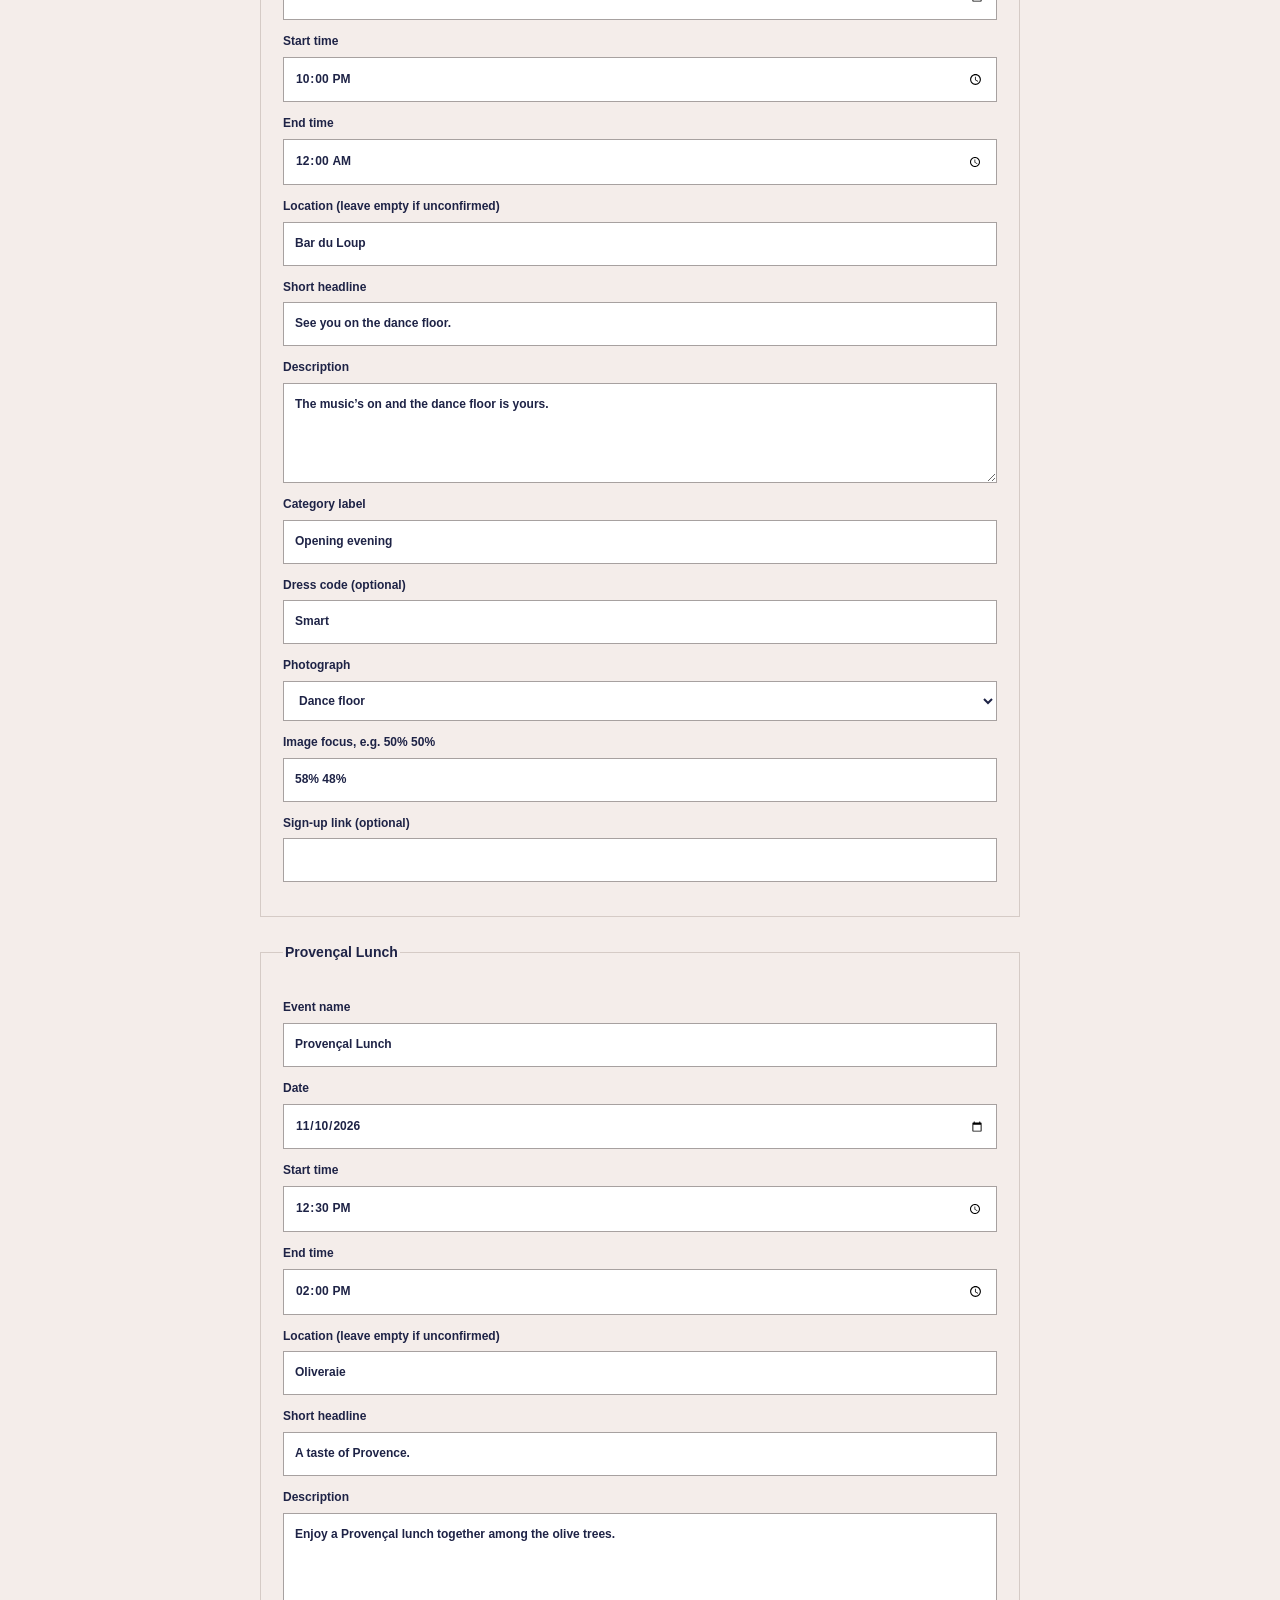
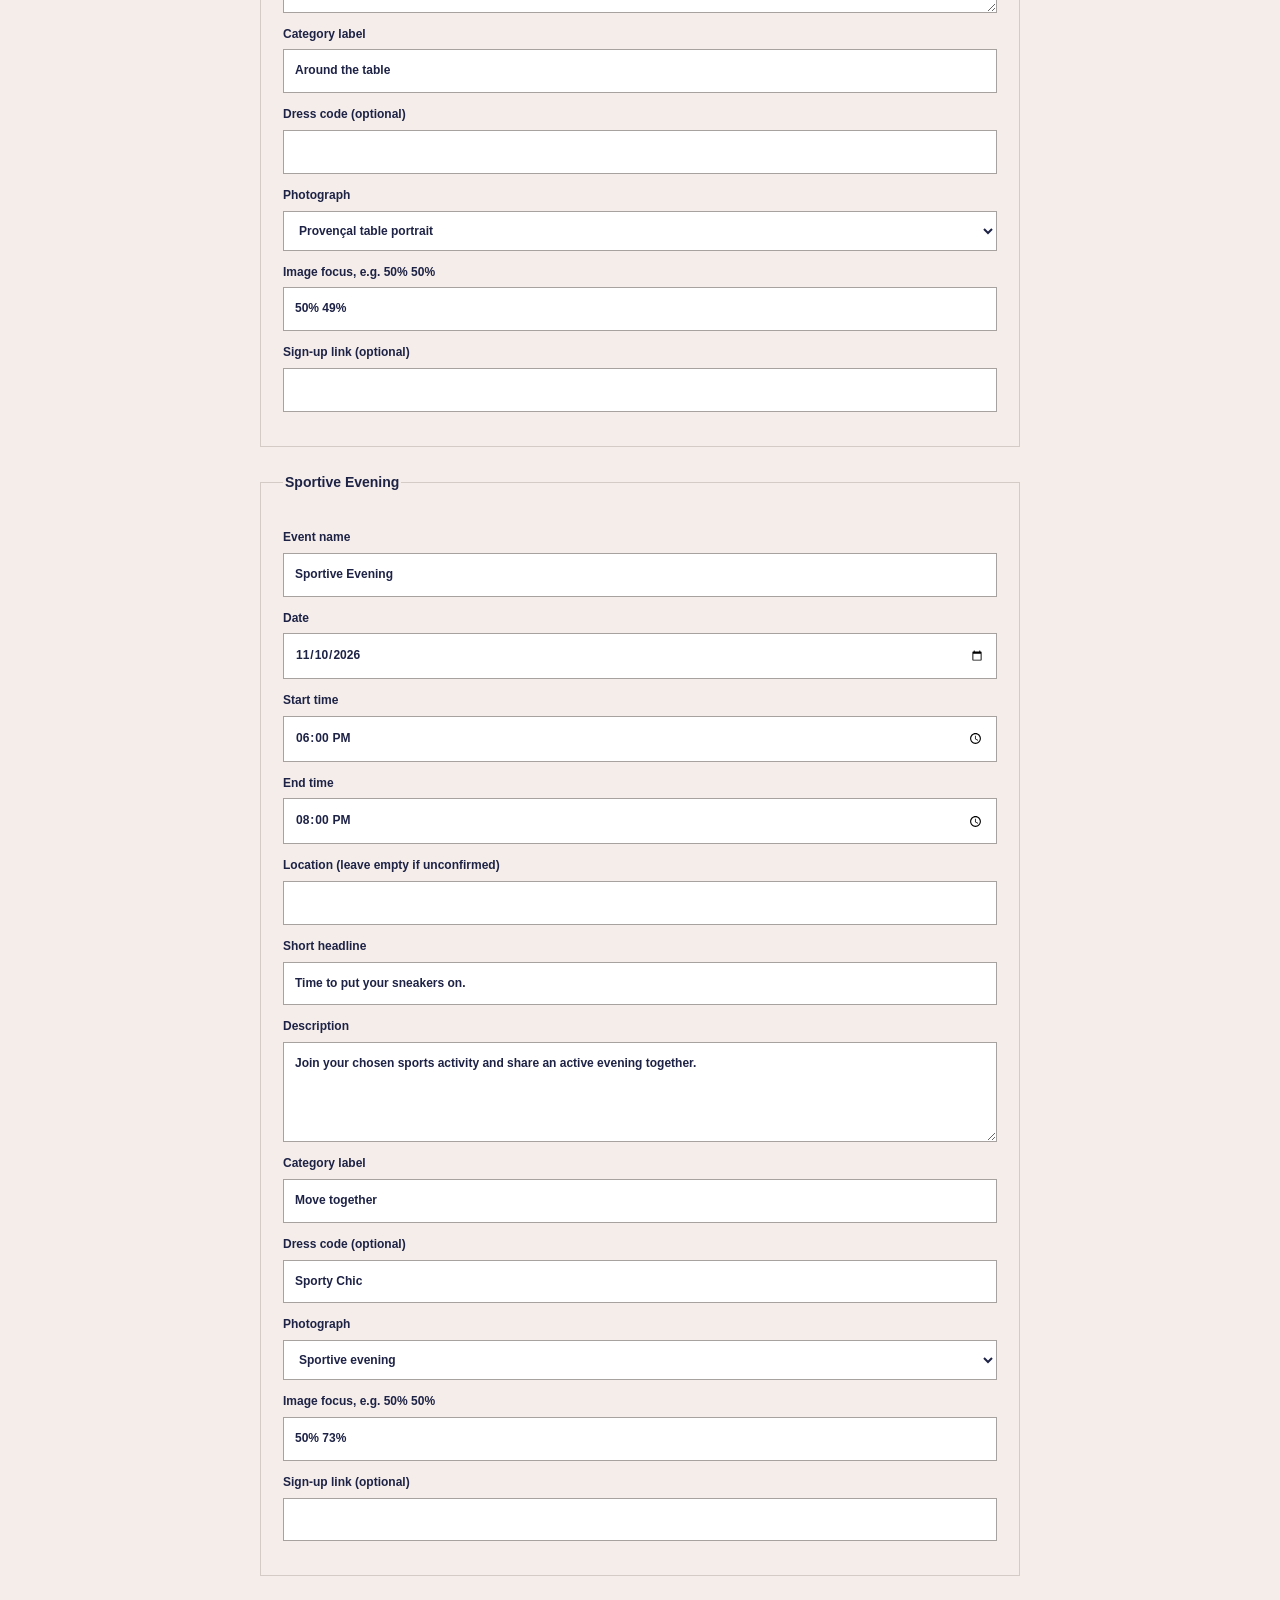
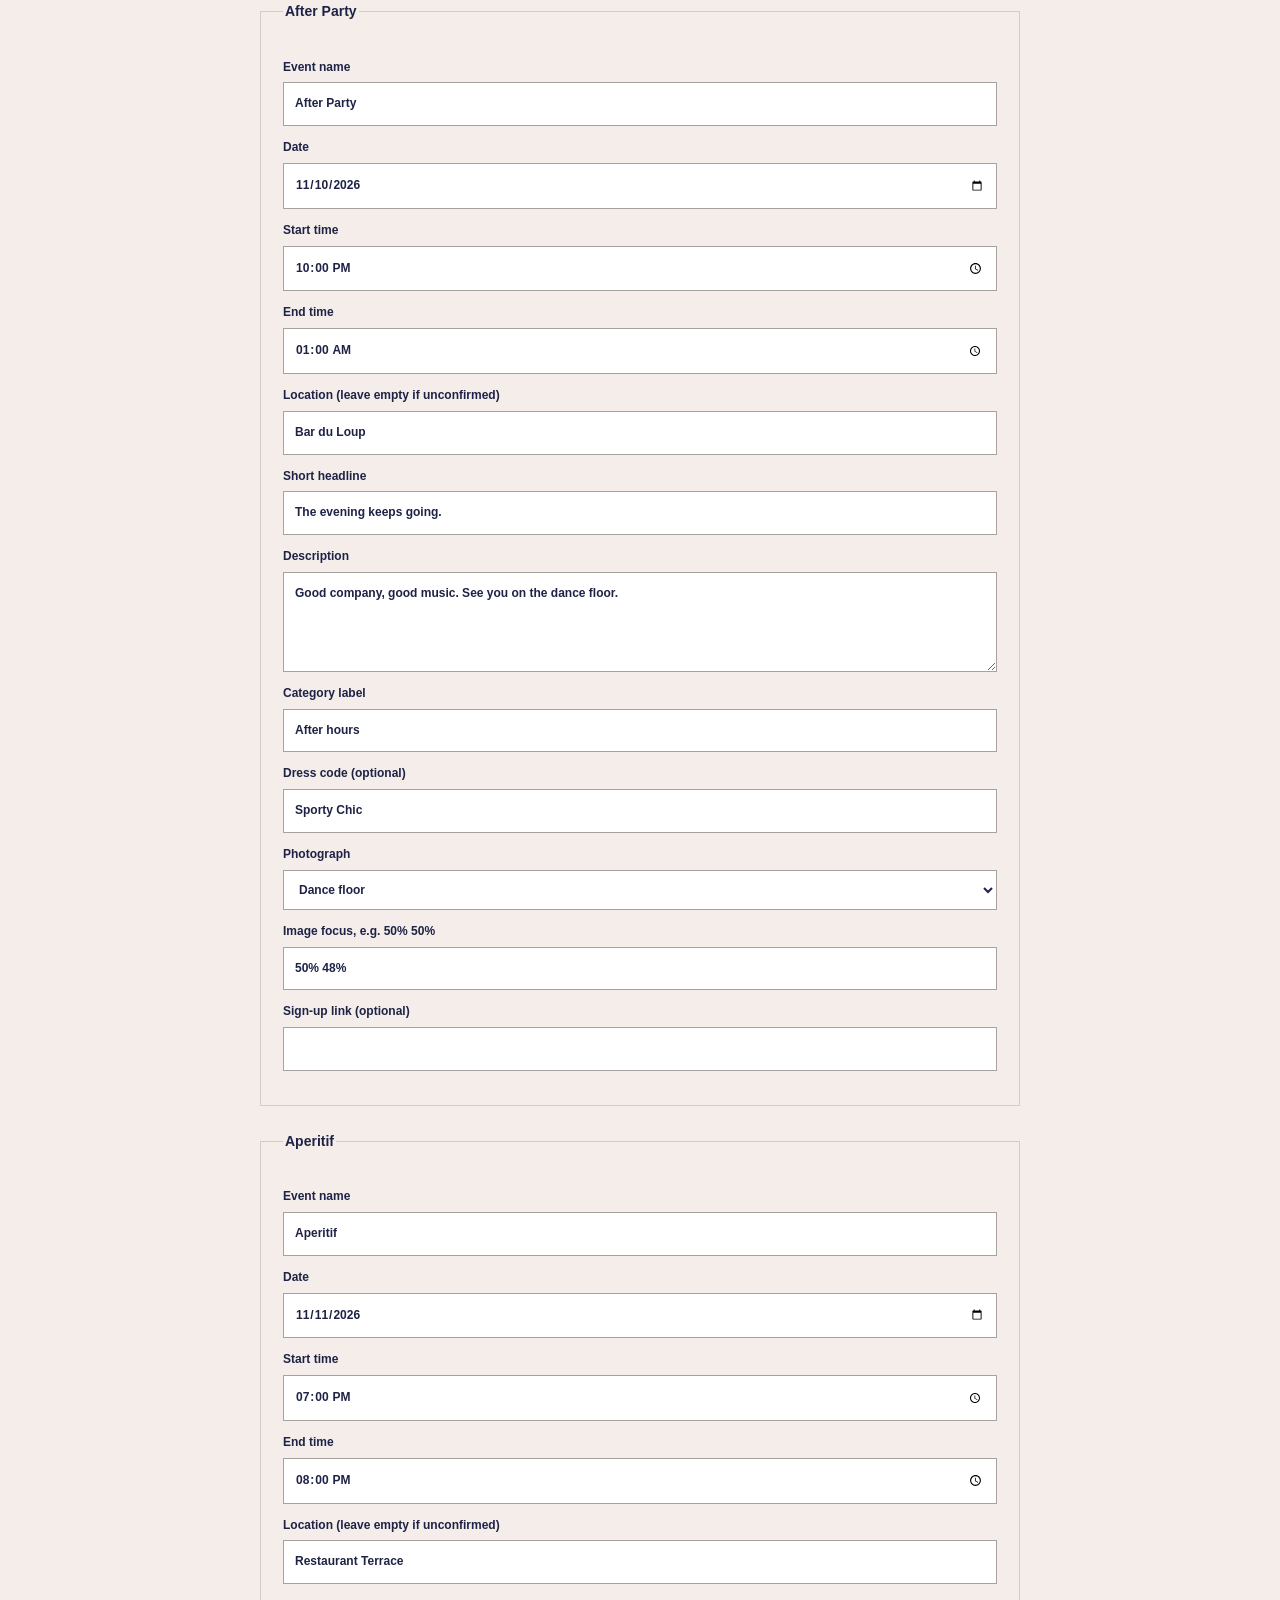
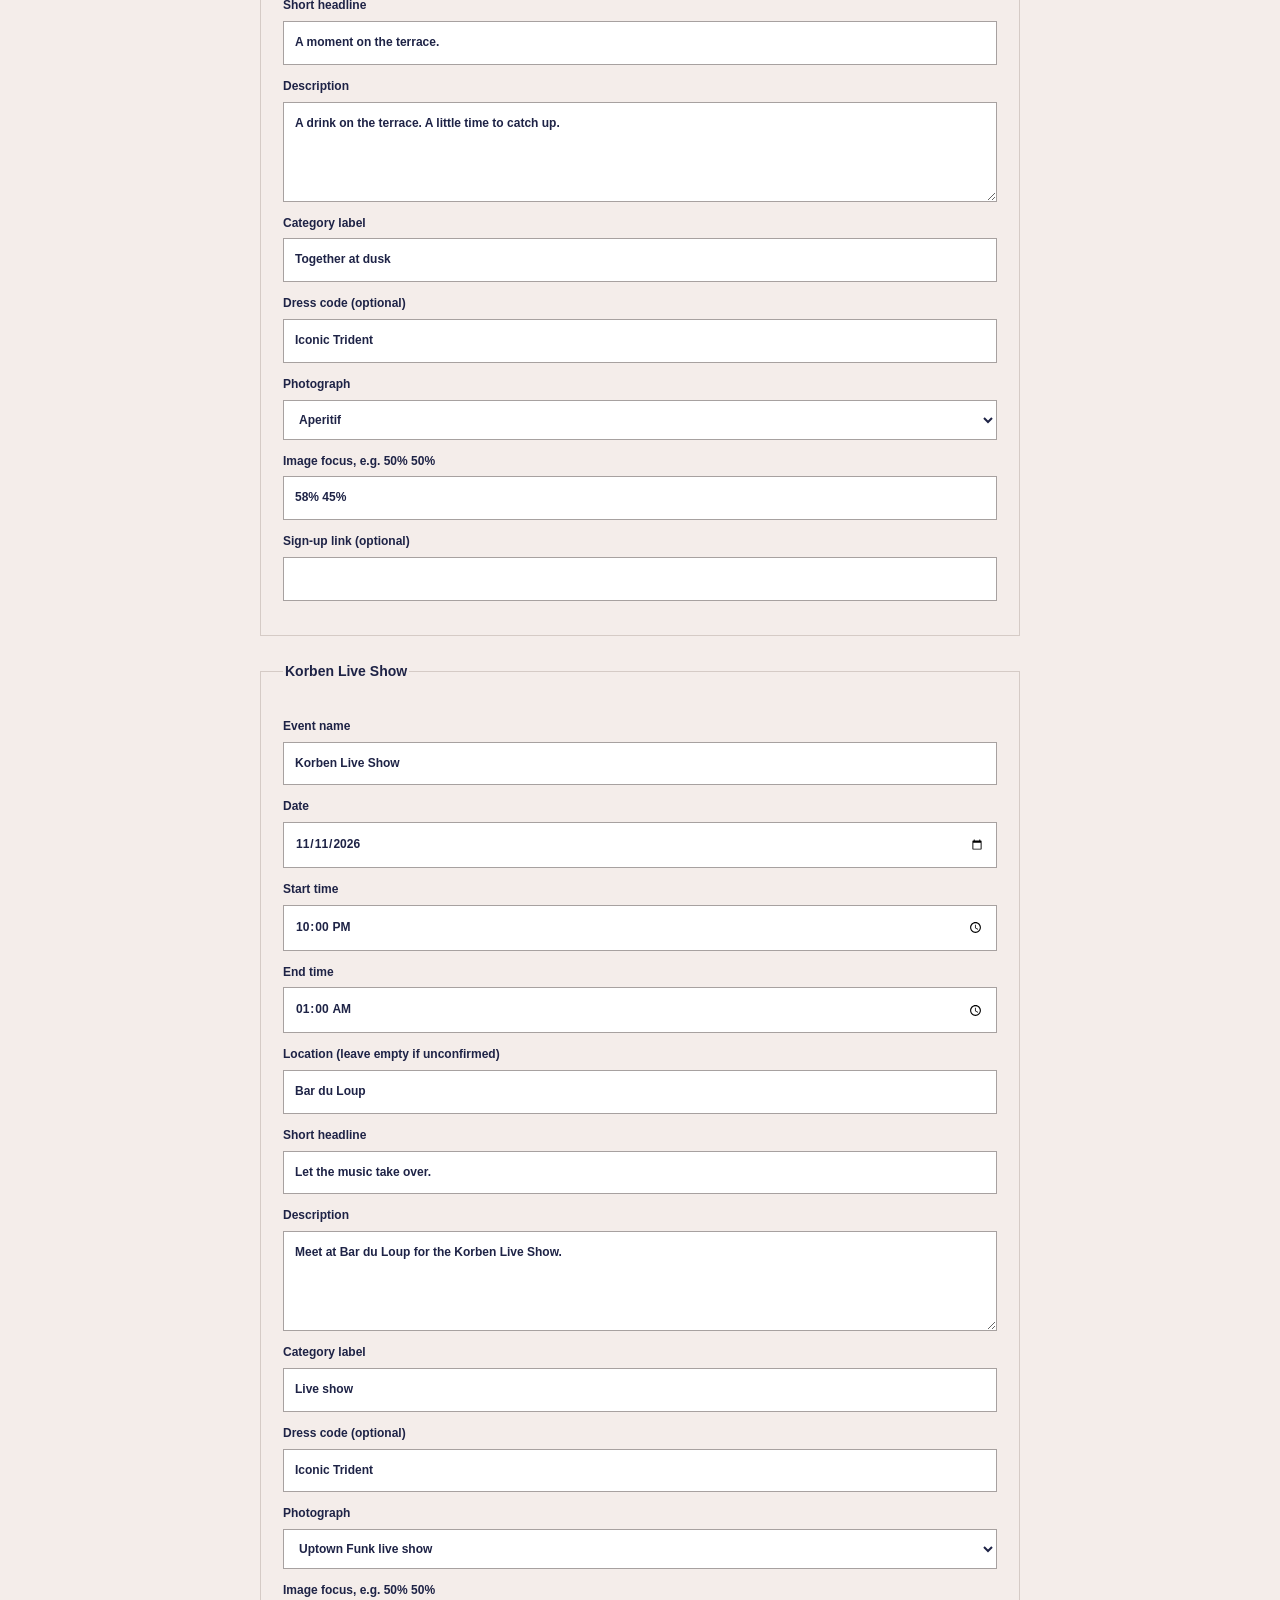
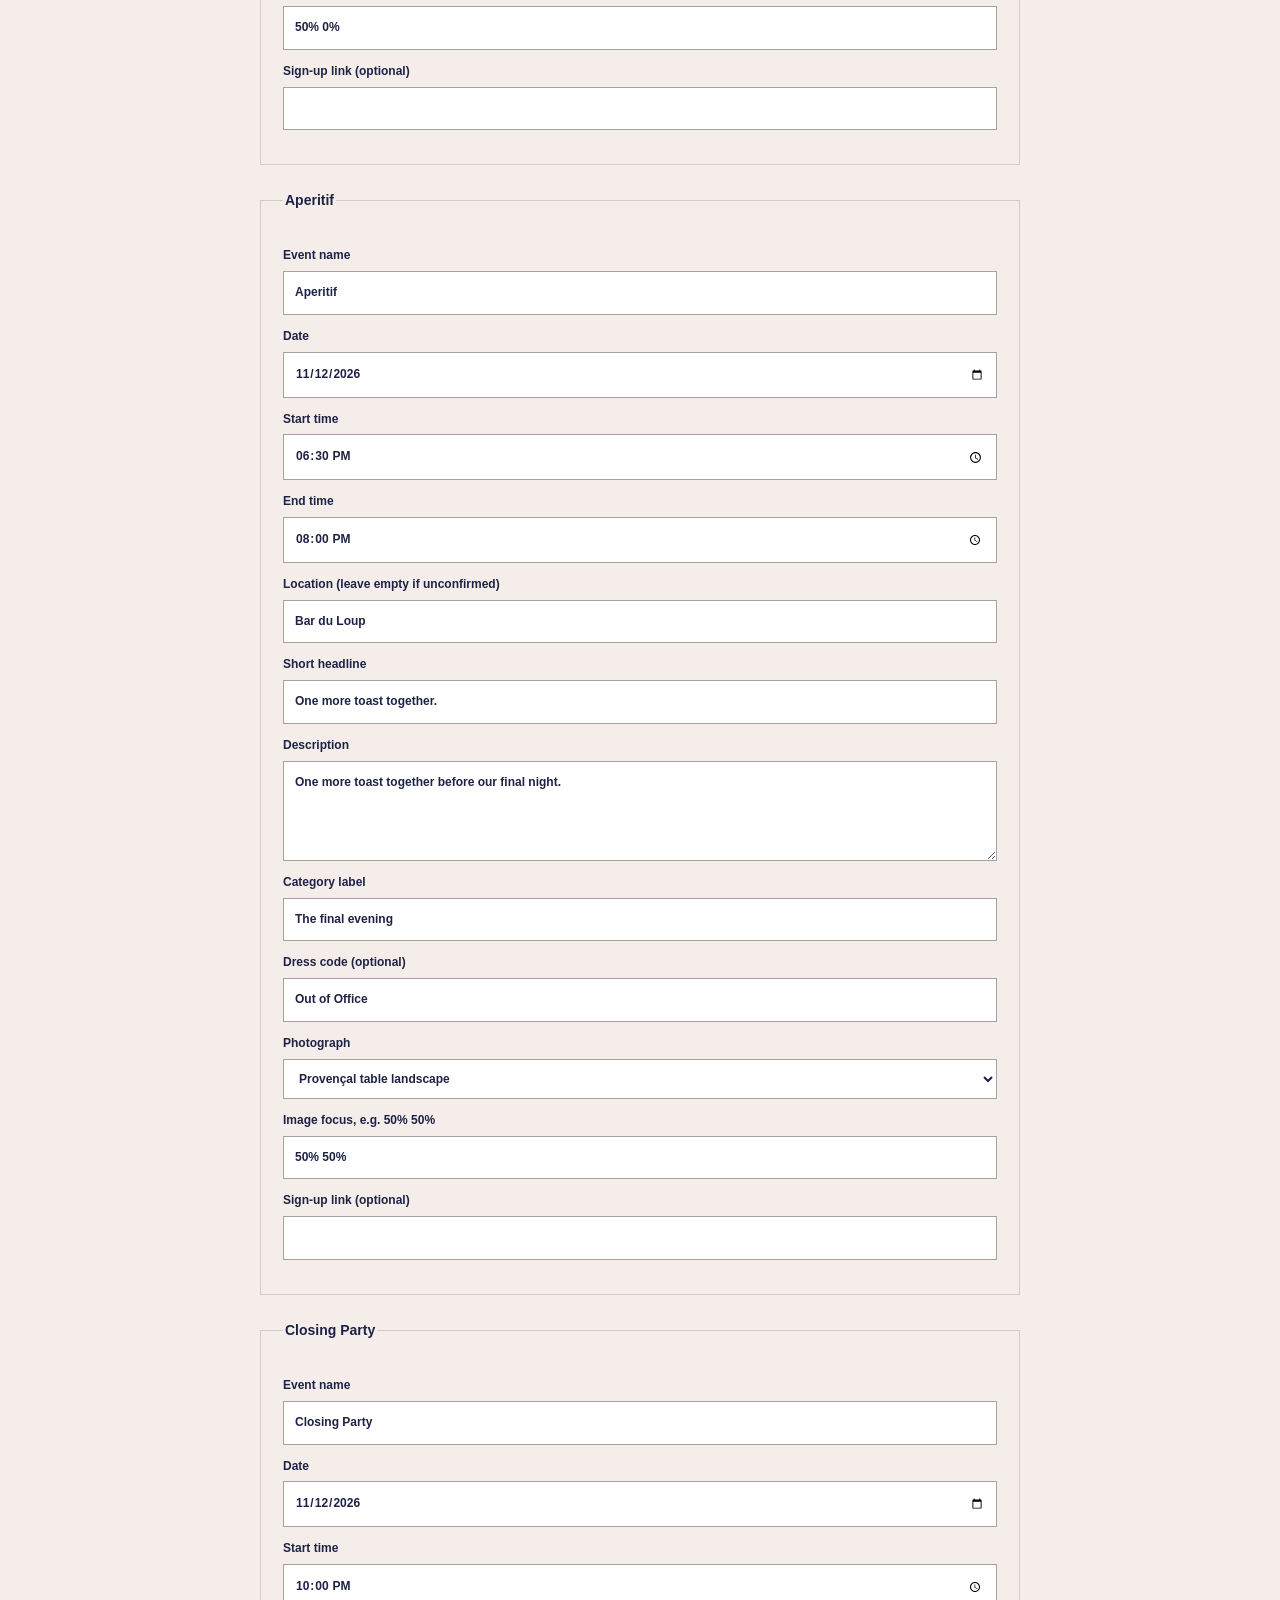
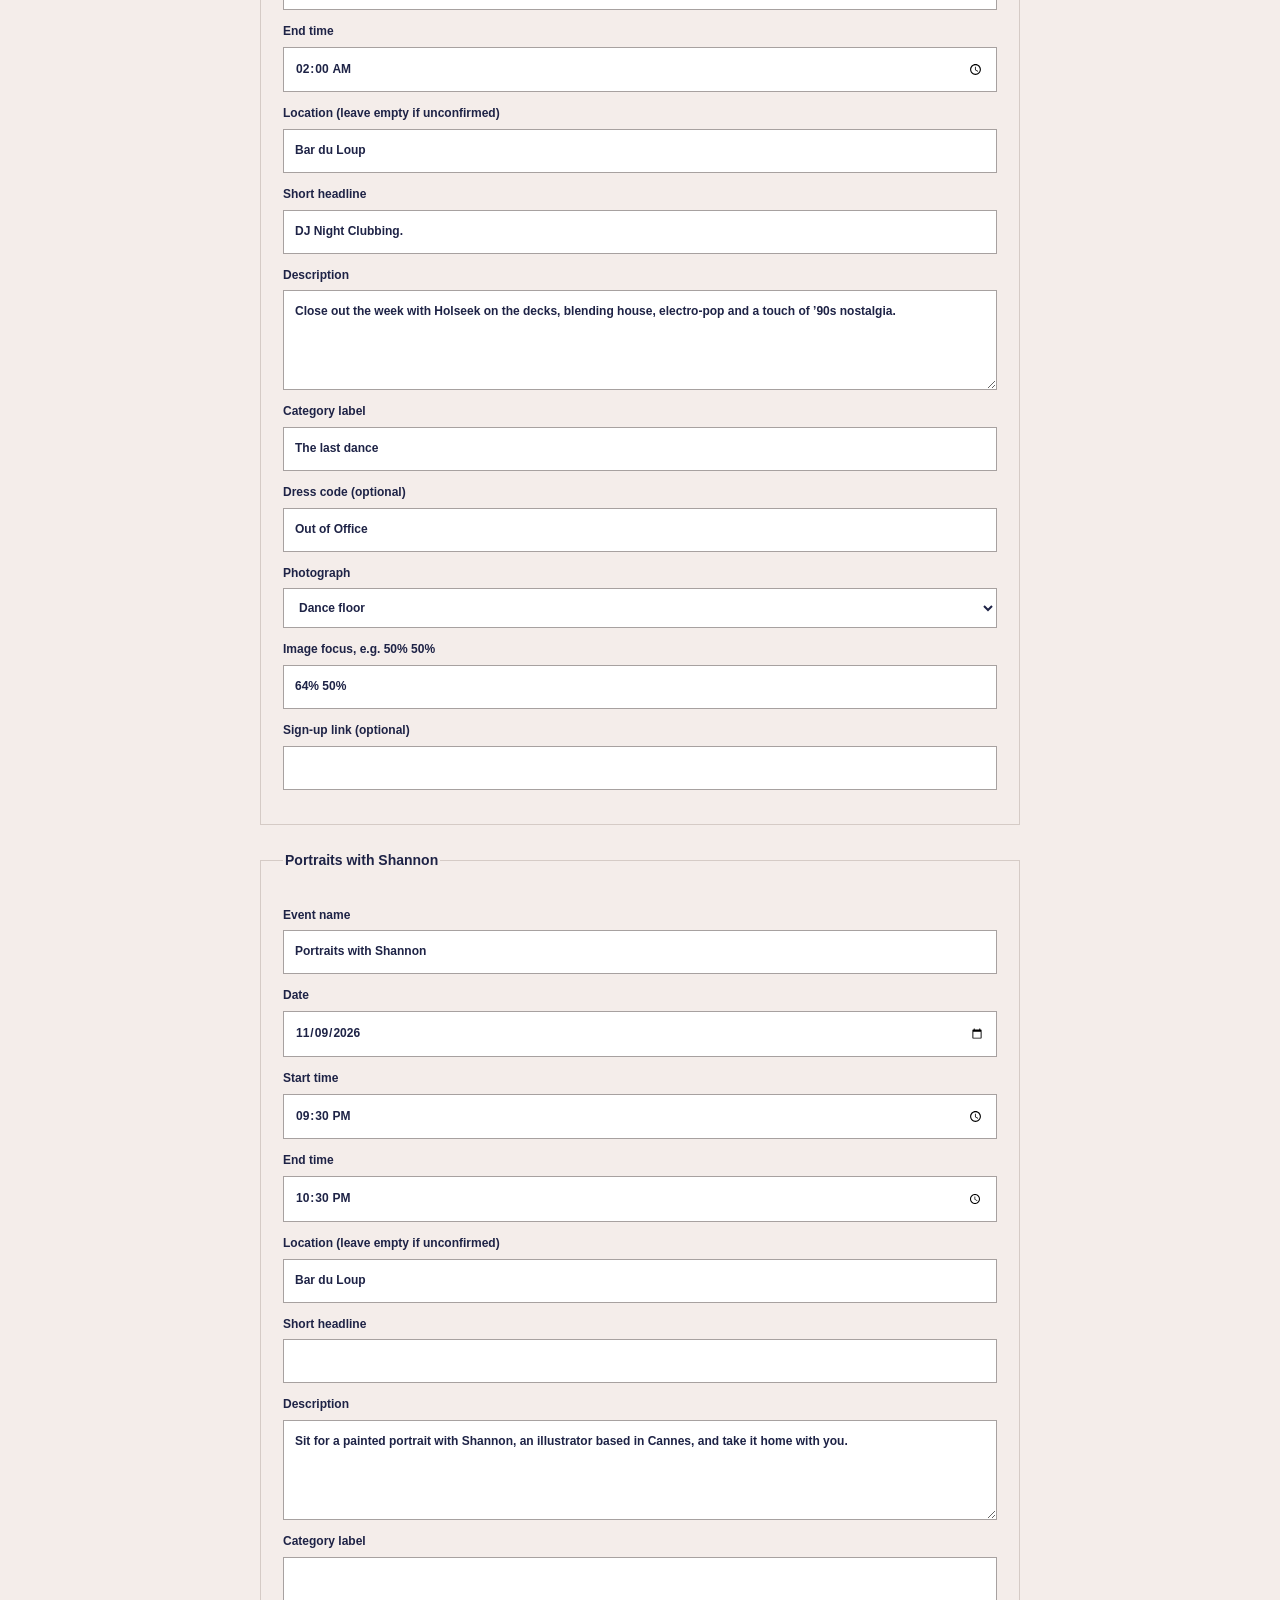
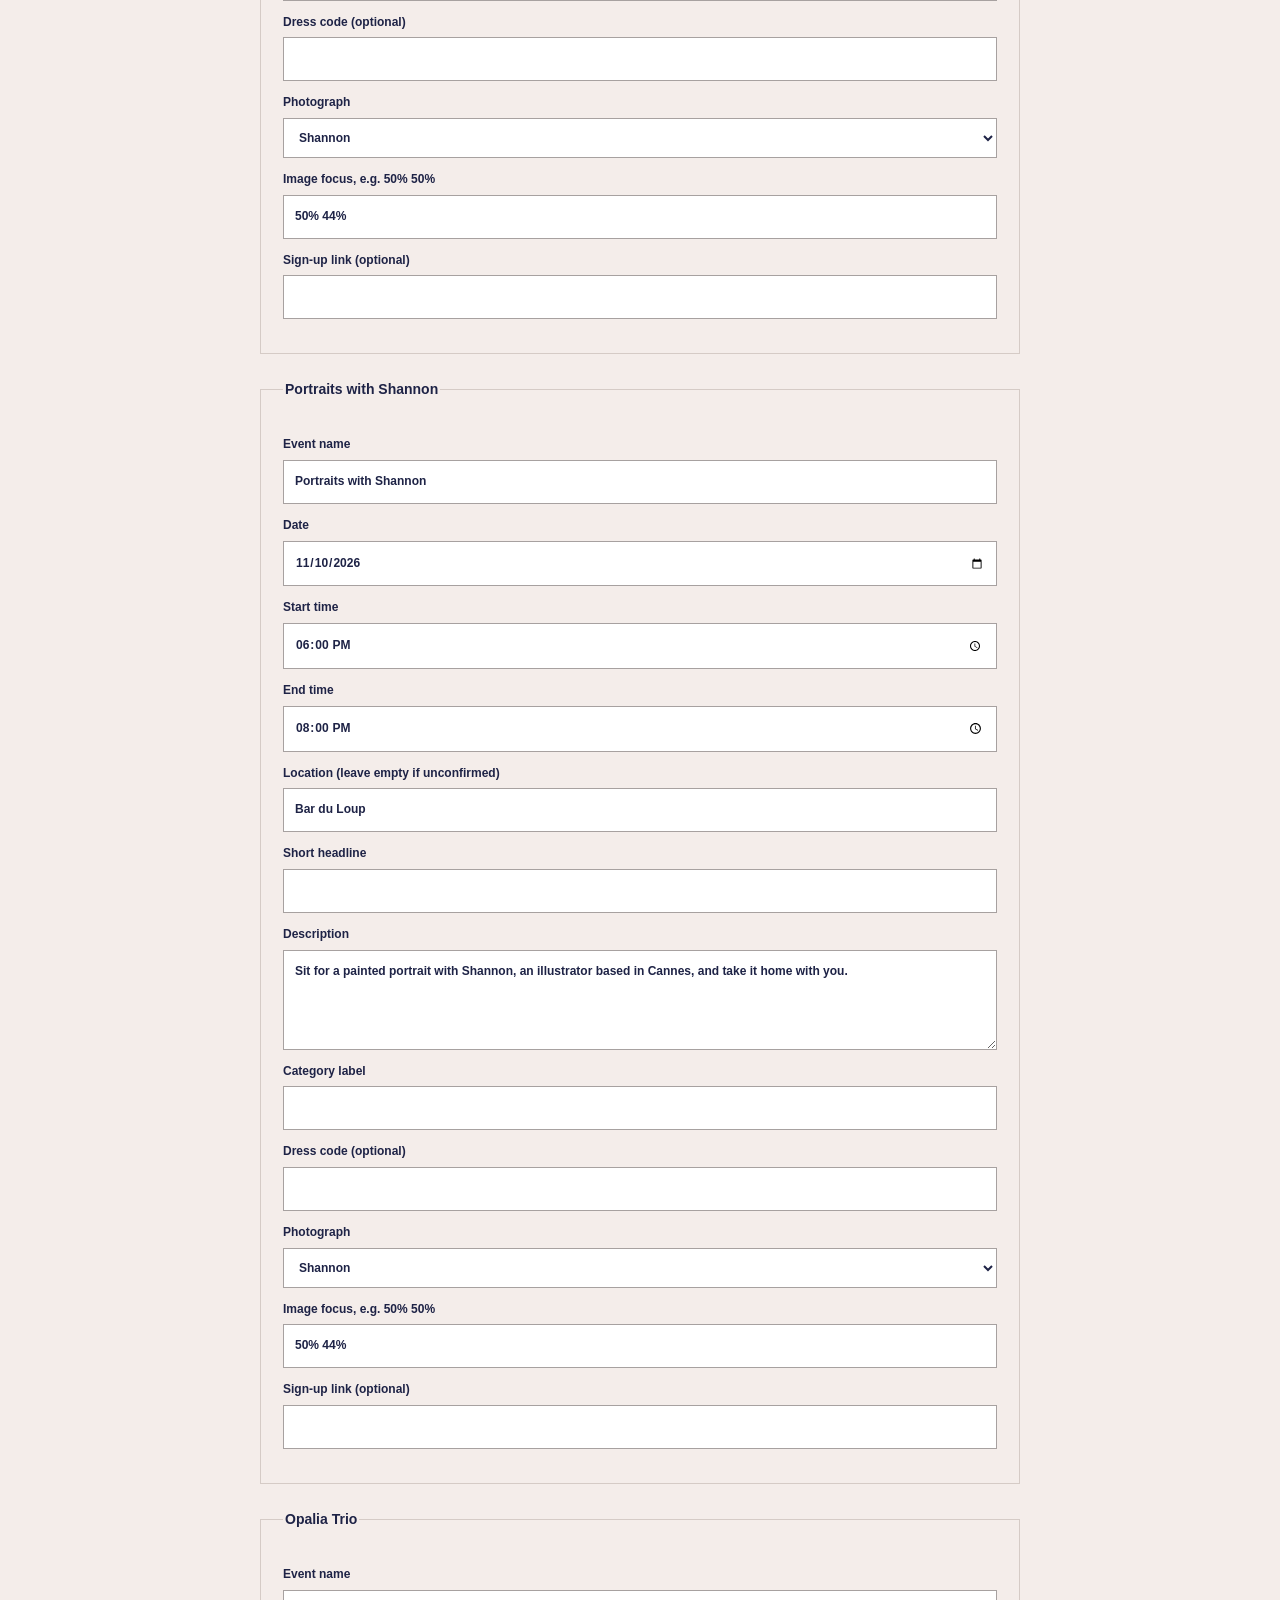
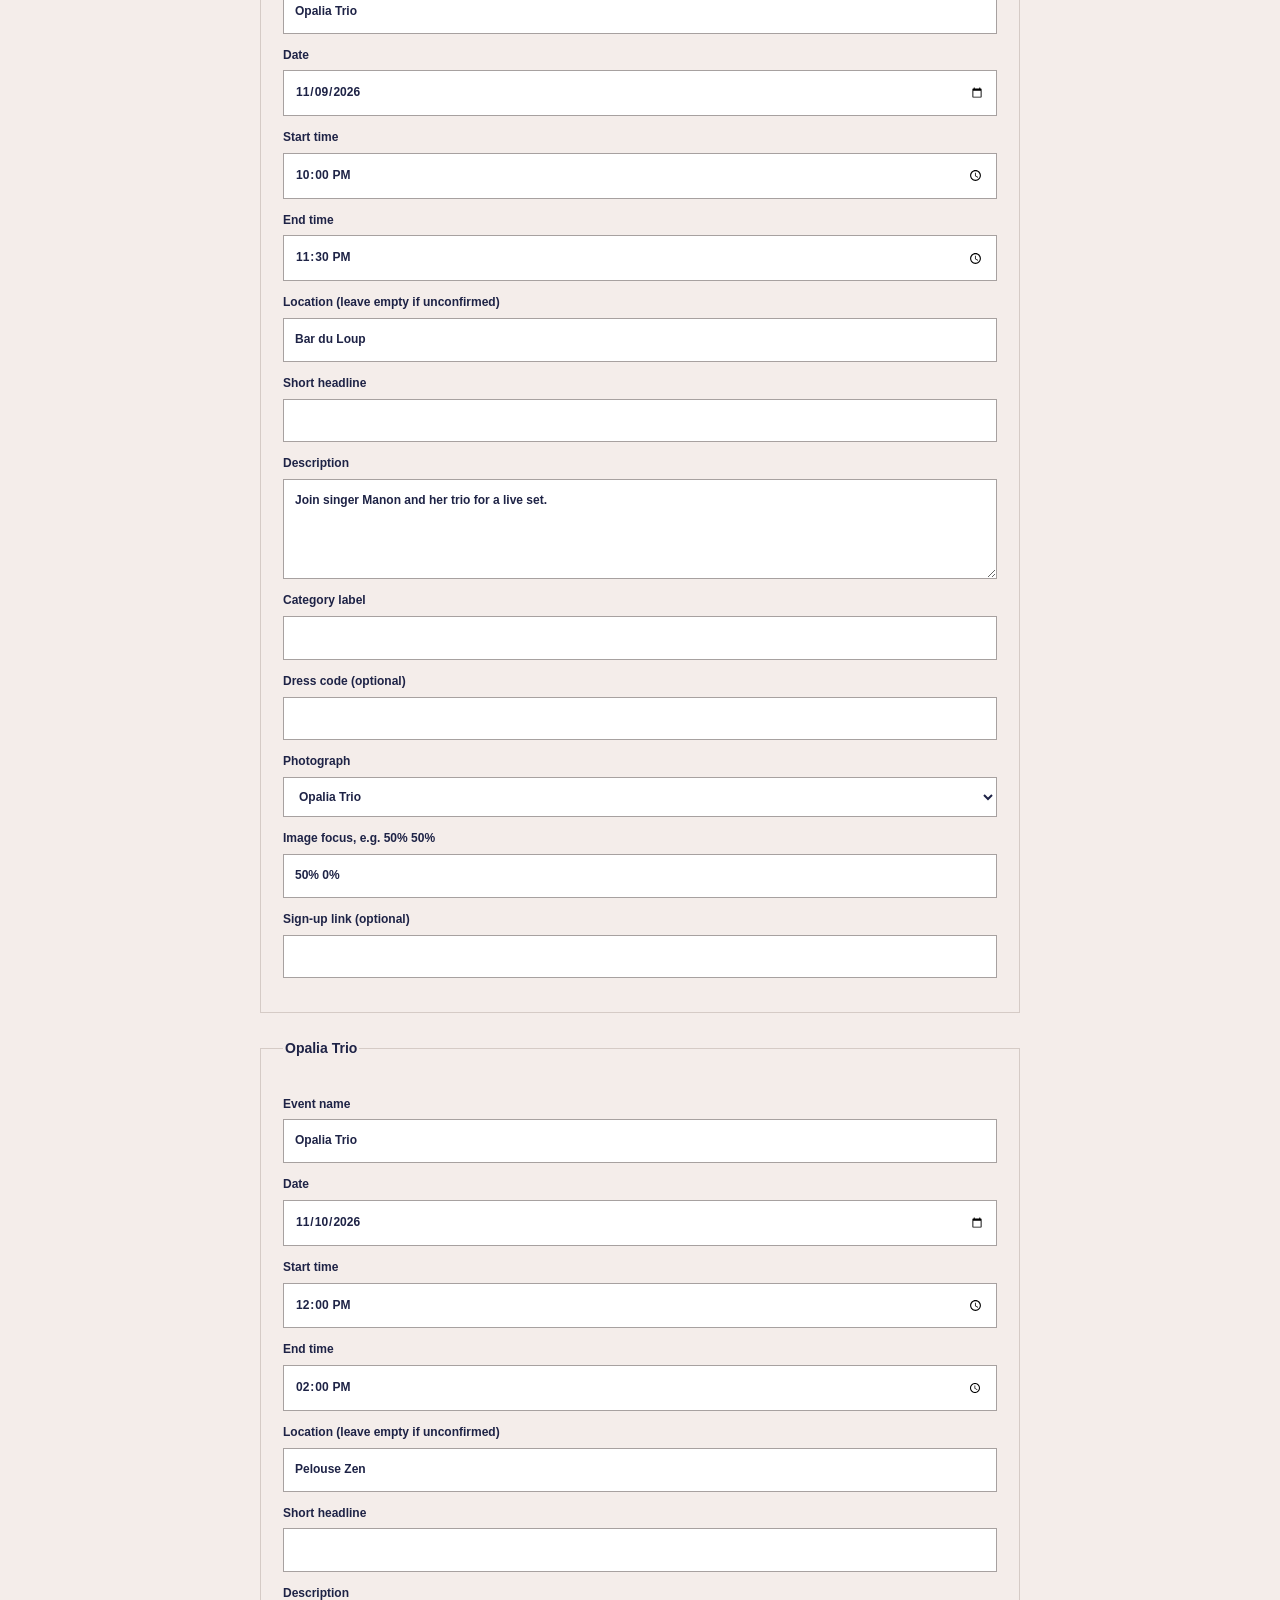
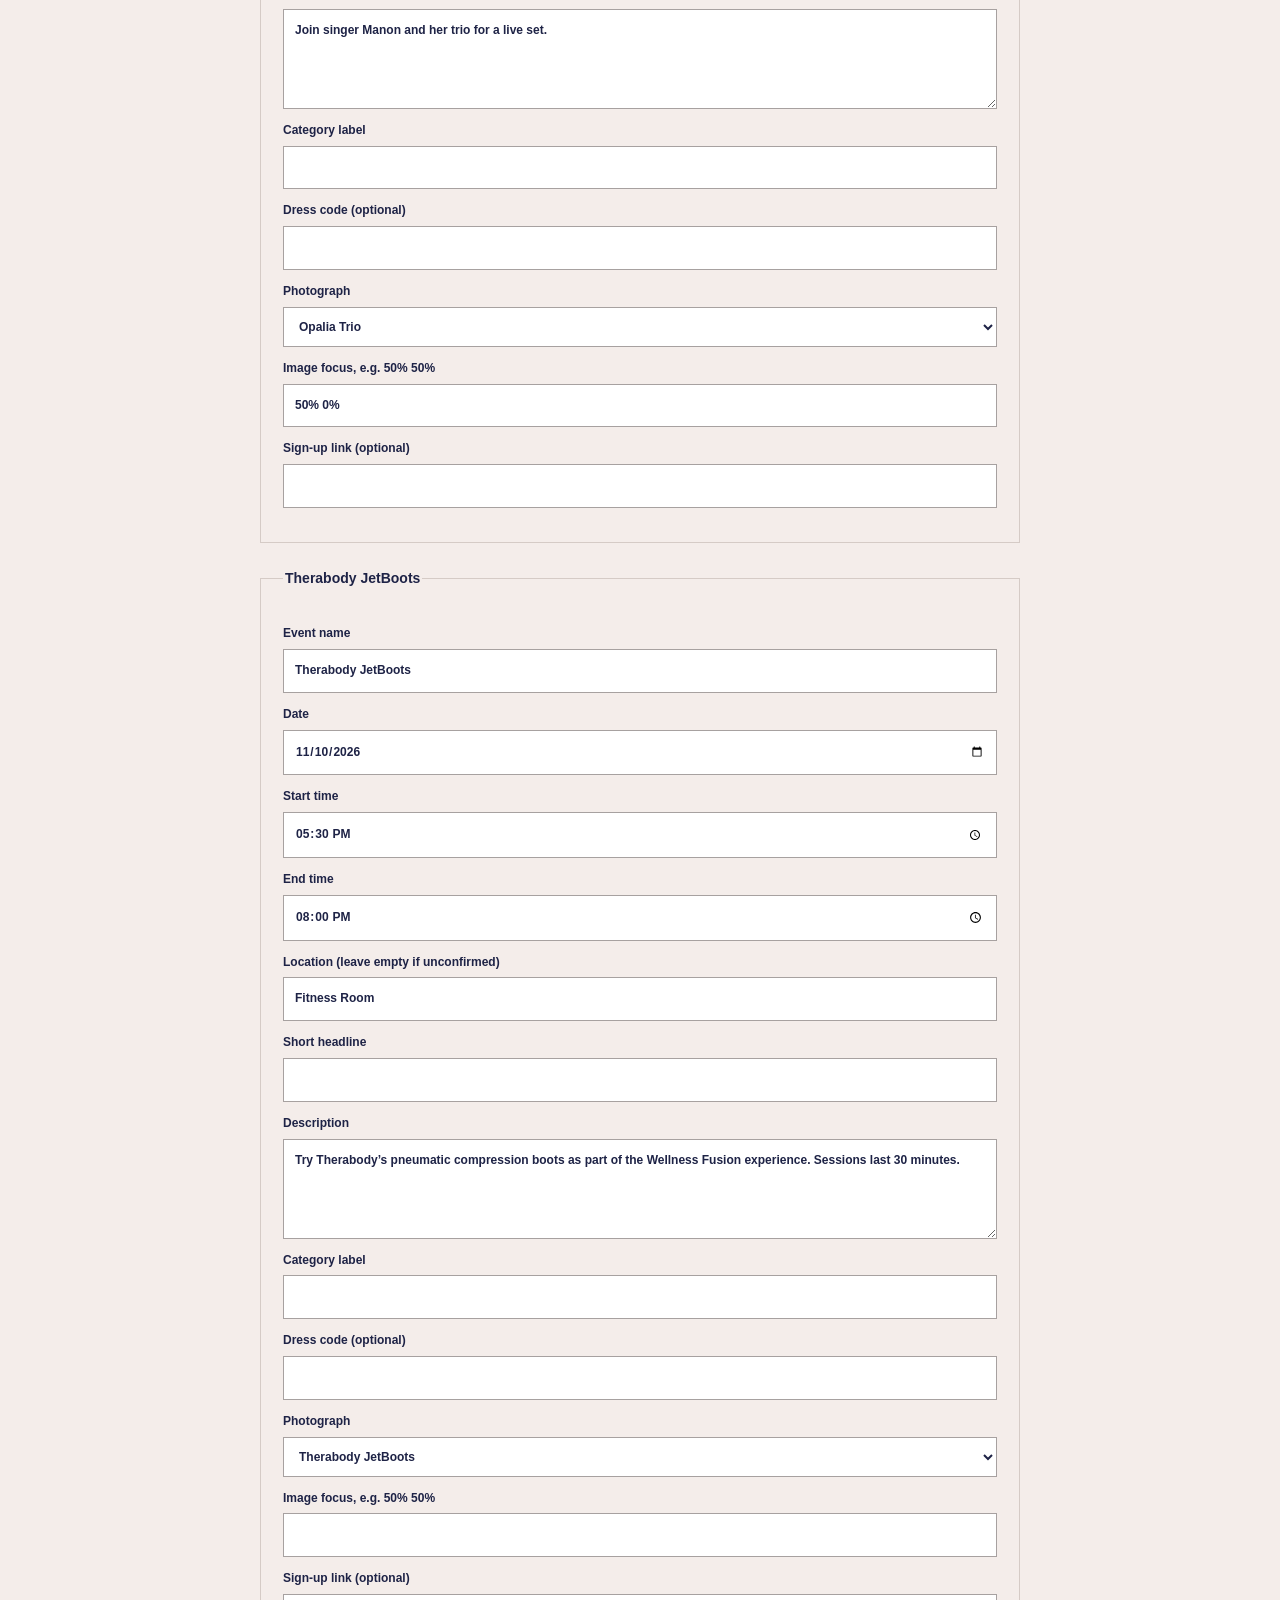
==== commit f8adb44d: "Add files via upload" ====
--- a/editor.html
+++ b/editor.html
@@ -1 +1 @@
-<!doctype html><html lang="en"><head><meta charset="utf-8"><meta name="viewport" content="width=device-width,initial-scale=1"><title>Edit Live at Opio</title><link rel="stylesheet" href="styles.css?v=9"><style>body{background:var(--paper);color:var(--navy);--line:#d5cbc6}main{max-width:800px;margin:25px auto;padding:20px}h1{font-size:48px}h2{font-size:28px}fieldset{border:1px solid var(--line);padding:22px;margin:24px 0}legend{font-weight:700}label{display:block;font-size:12px;font-weight:700;margin:12px 0}input,textarea,select{width:100%;display:block;margin-top:5px;padding:11px;border:1px solid #a7a1a0;background:#fff;color:var(--navy);border-radius:0}textarea{min-height:100px}.row{display:grid;grid-template-columns:repeat(3,1fr);gap:12px}.save{position:sticky;bottom:0;background:var(--paper);padding:16px 0;border-top:1px solid var(--line)}.save button{background:var(--navy);color:white;border:0;padding:14px 20px;font-weight:700}.help{font-size:13px;line-height:1.8}#status{font-size:12px;color:#28553c}@media(max-width:500px){main{padding:16px;margin:0}.row{grid-template-columns:1fr}fieldset{padding:16px}}</style><script defer src="events-data.js?v=19"></script><script defer src="editor.js?v=19"></script></head><body><main><a class="back" href="index.html">← View website</a><h1>Edit your <em>moments.</em></h1><p class="help">Change the fields below, then download the updated <strong>events-data.js?v=19</strong>. Replace that file in GitHub and commit to update the published website. These edits stay in this page until you download; they do not change the live site automatically.</p><form id="editor"><div id="fields"></div><div class="save"><button type="submit">Download updated events-data.js?v=19</button><p id="status" role="status"></p></div></form></main></body></html>
+<!doctype html><html lang="en"><head><meta charset="utf-8"><meta name="viewport" content="width=device-width,initial-scale=1"><title>Edit Live at Opio</title><link rel="stylesheet" href="styles.css?v=10"><style>body{background:var(--paper);color:var(--navy);--line:#d5cbc6}main{max-width:800px;margin:25px auto;padding:20px}h1{font-size:48px}h2{font-size:28px}fieldset{border:1px solid var(--line);padding:22px;margin:24px 0}legend{font-weight:700}label{display:block;font-size:12px;font-weight:700;margin:12px 0}input,textarea,select{width:100%;display:block;margin-top:5px;padding:11px;border:1px solid #a7a1a0;background:#fff;color:var(--navy);border-radius:0}textarea{min-height:100px}.row{display:grid;grid-template-columns:repeat(3,1fr);gap:12px}.save{position:sticky;bottom:0;background:var(--paper);padding:16px 0;border-top:1px solid var(--line)}.save button{background:var(--navy);color:white;border:0;padding:14px 20px;font-weight:700}.help{font-size:13px;line-height:1.8}#status{font-size:12px;color:#28553c}@media(max-width:500px){main{padding:16px;margin:0}.row{grid-template-columns:1fr}fieldset{padding:16px}}</style><script defer src="events-data.js?v=21"></script><script defer src="editor.js?v=20"></script></head><body><main><a class="back" href="index.html">← View website</a><h1>Edit your <em>moments.</em></h1><p class="help">Change the fields below, then download the updated <strong>events-data.js</strong>. Replace that file in GitHub and commit to update the published website. These edits stay in this page until you download; they do not change the live site automatically.</p><form id="editor"><div id="fields"></div><div class="save"><button type="submit">Download updated events-data.js</button><p id="status" role="status"></p></div></form></main></body></html>
--- a/styles.css
+++ b/styles.css
@@ -20,3 +20,21 @@
 
 .schedule-note{font-size:12px;max-width:none}.schedule-note a,.footer-programme{text-decoration:underline;text-underline-offset:3px}footer{flex-wrap:wrap;column-gap:22px;row-gap:4px}footer .footer-programme{margin-left:auto}
 @media(max-width:760px){footer .footer-programme{flex-basis:100%;margin-left:0}}
+
+.moment-signup {
+  display: inline-flex;
+  align-items: center;
+  min-height: 44px;
+  margin-top: 12px;
+  padding: 8px 18px;
+  border: 1px solid var(--accent);
+  border-radius: 8px;
+  color: var(--accent);
+  font-size: 14px;
+  font-weight: 700;
+}
+
+.moment-signup:hover {
+  background: var(--accent);
+  color: var(--navy);
+}
